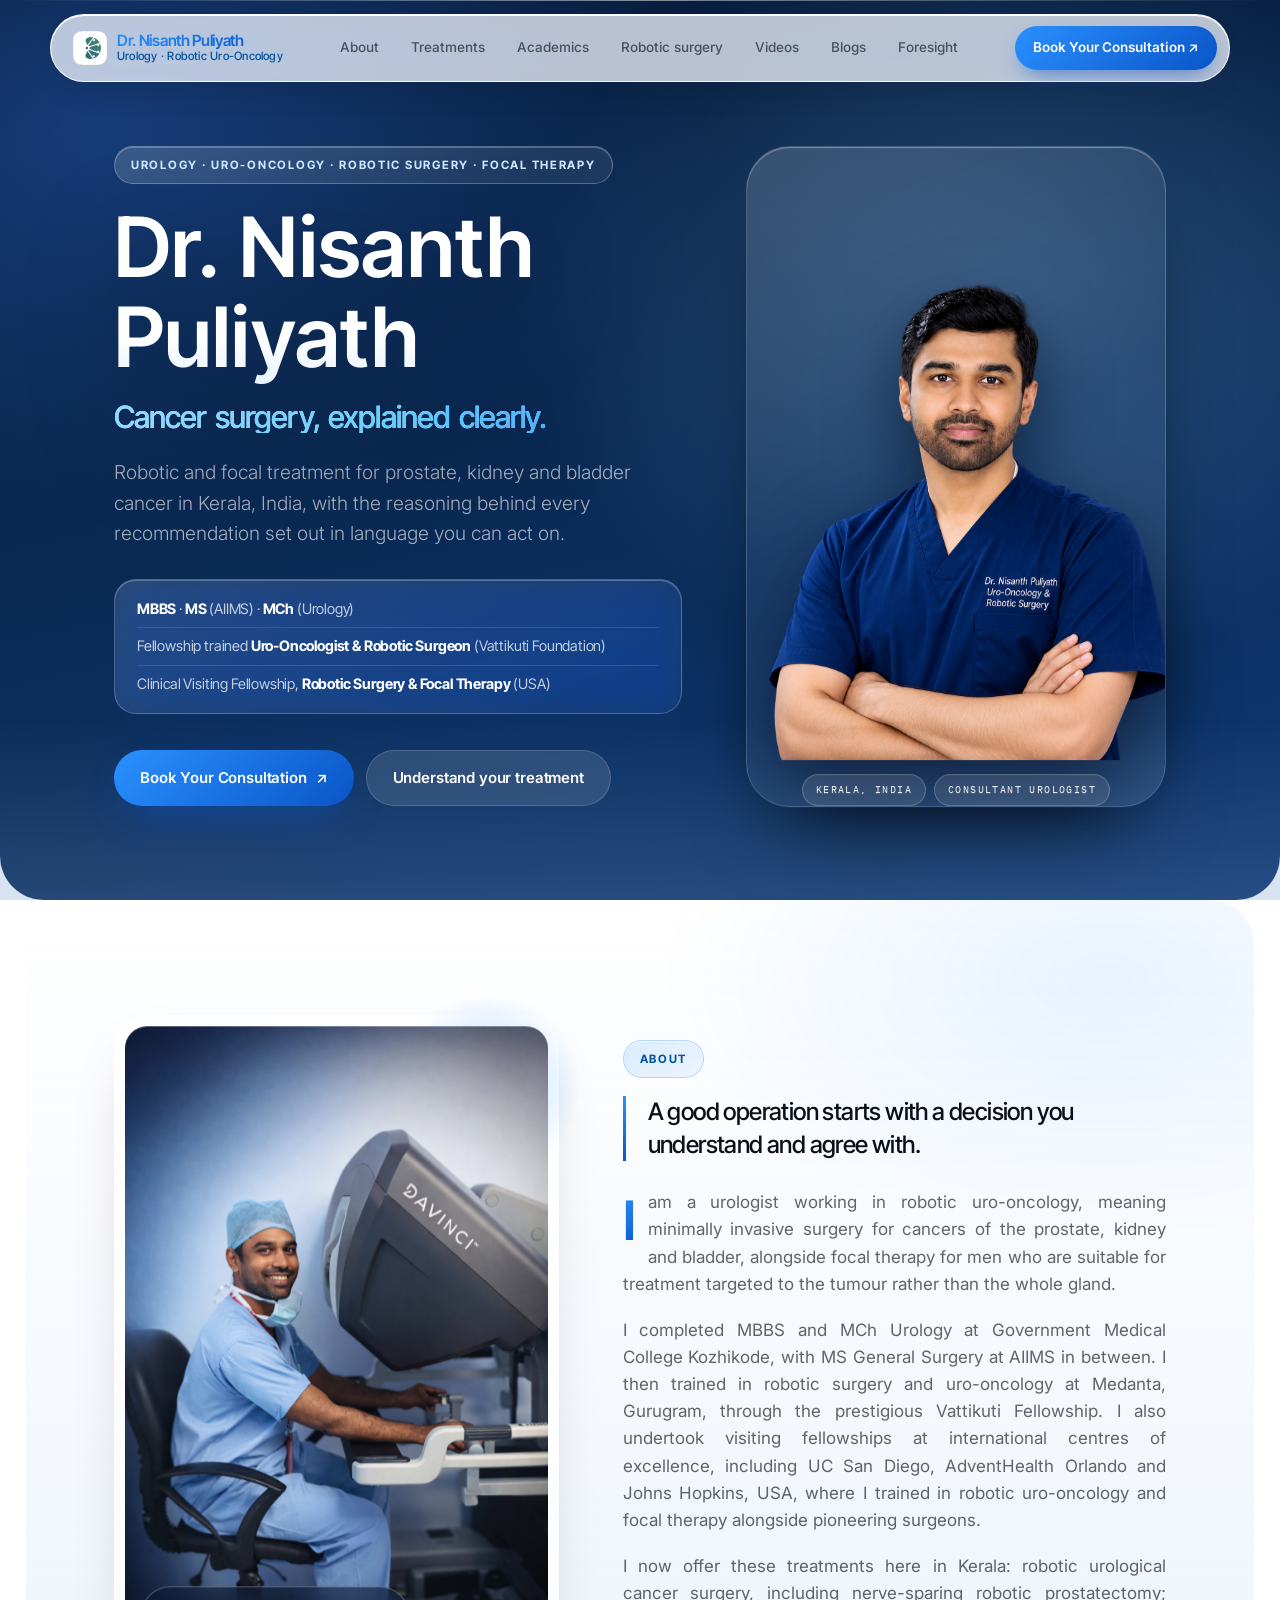
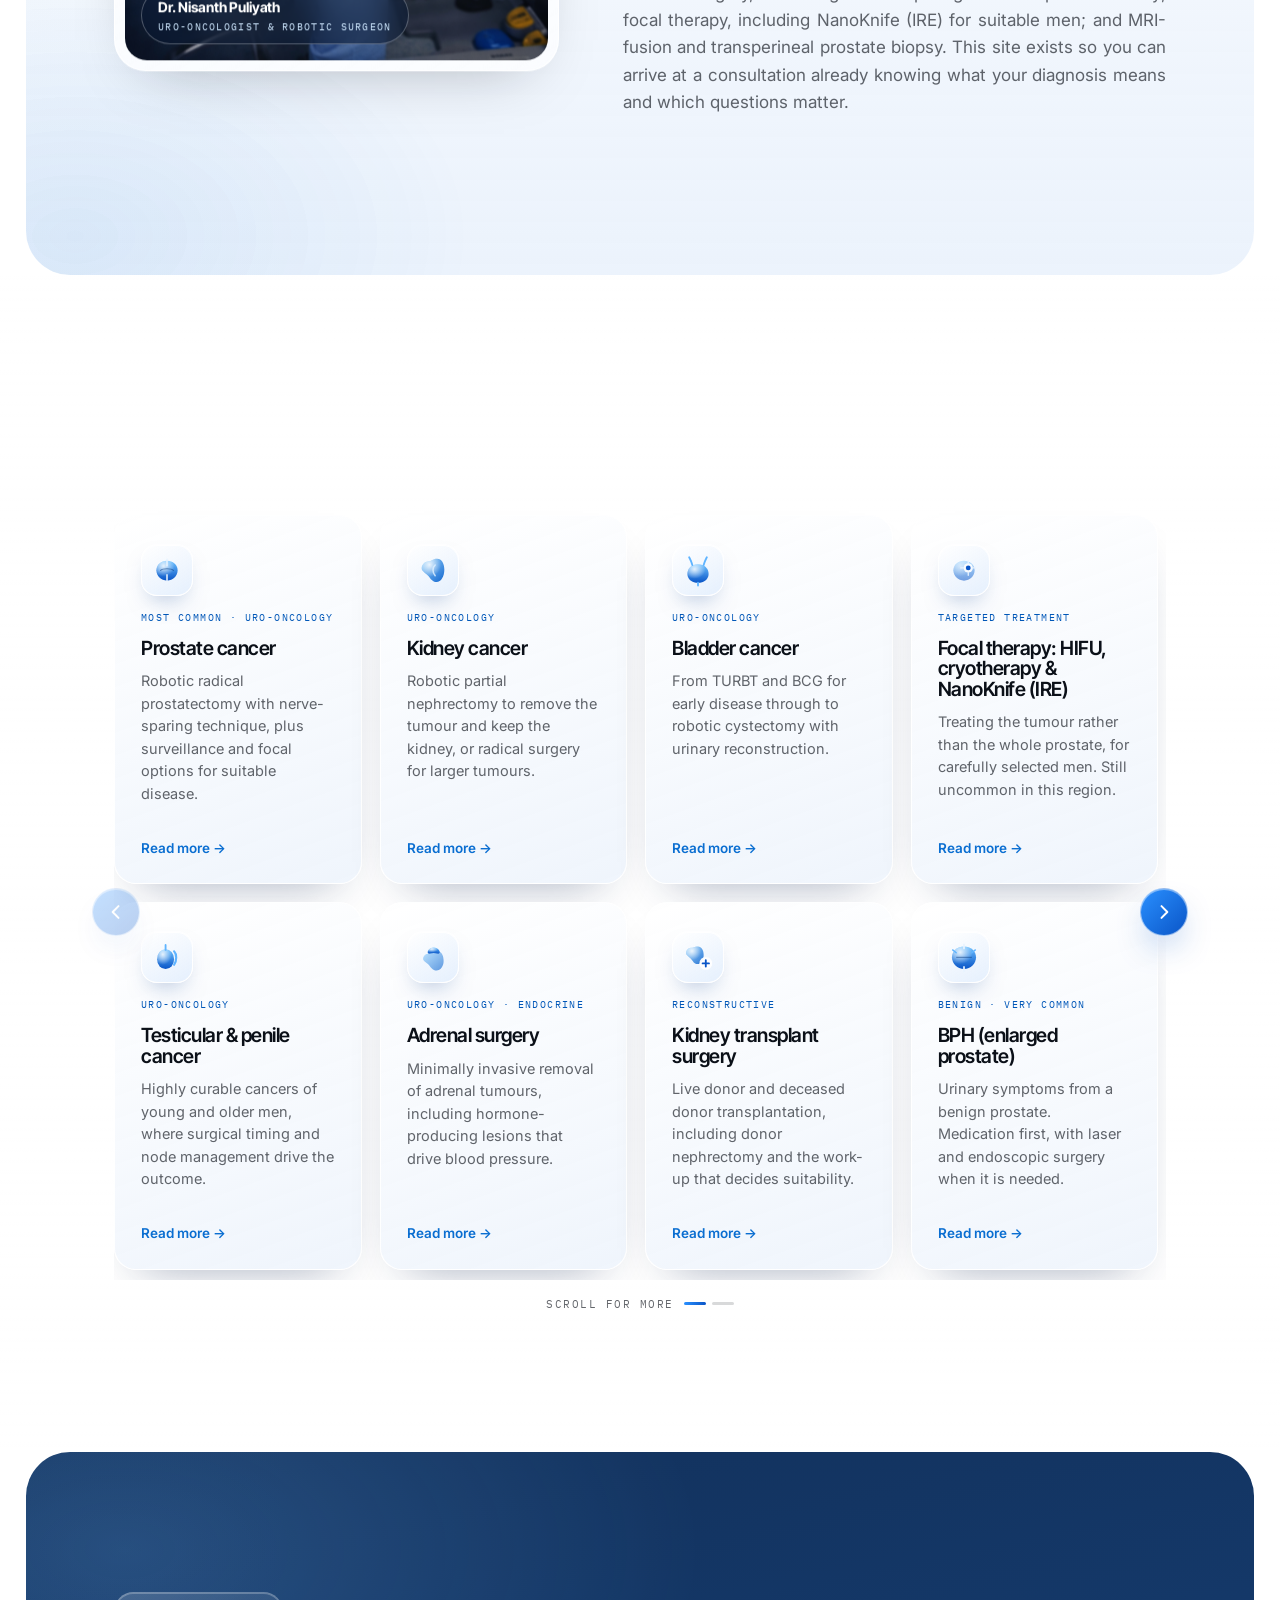
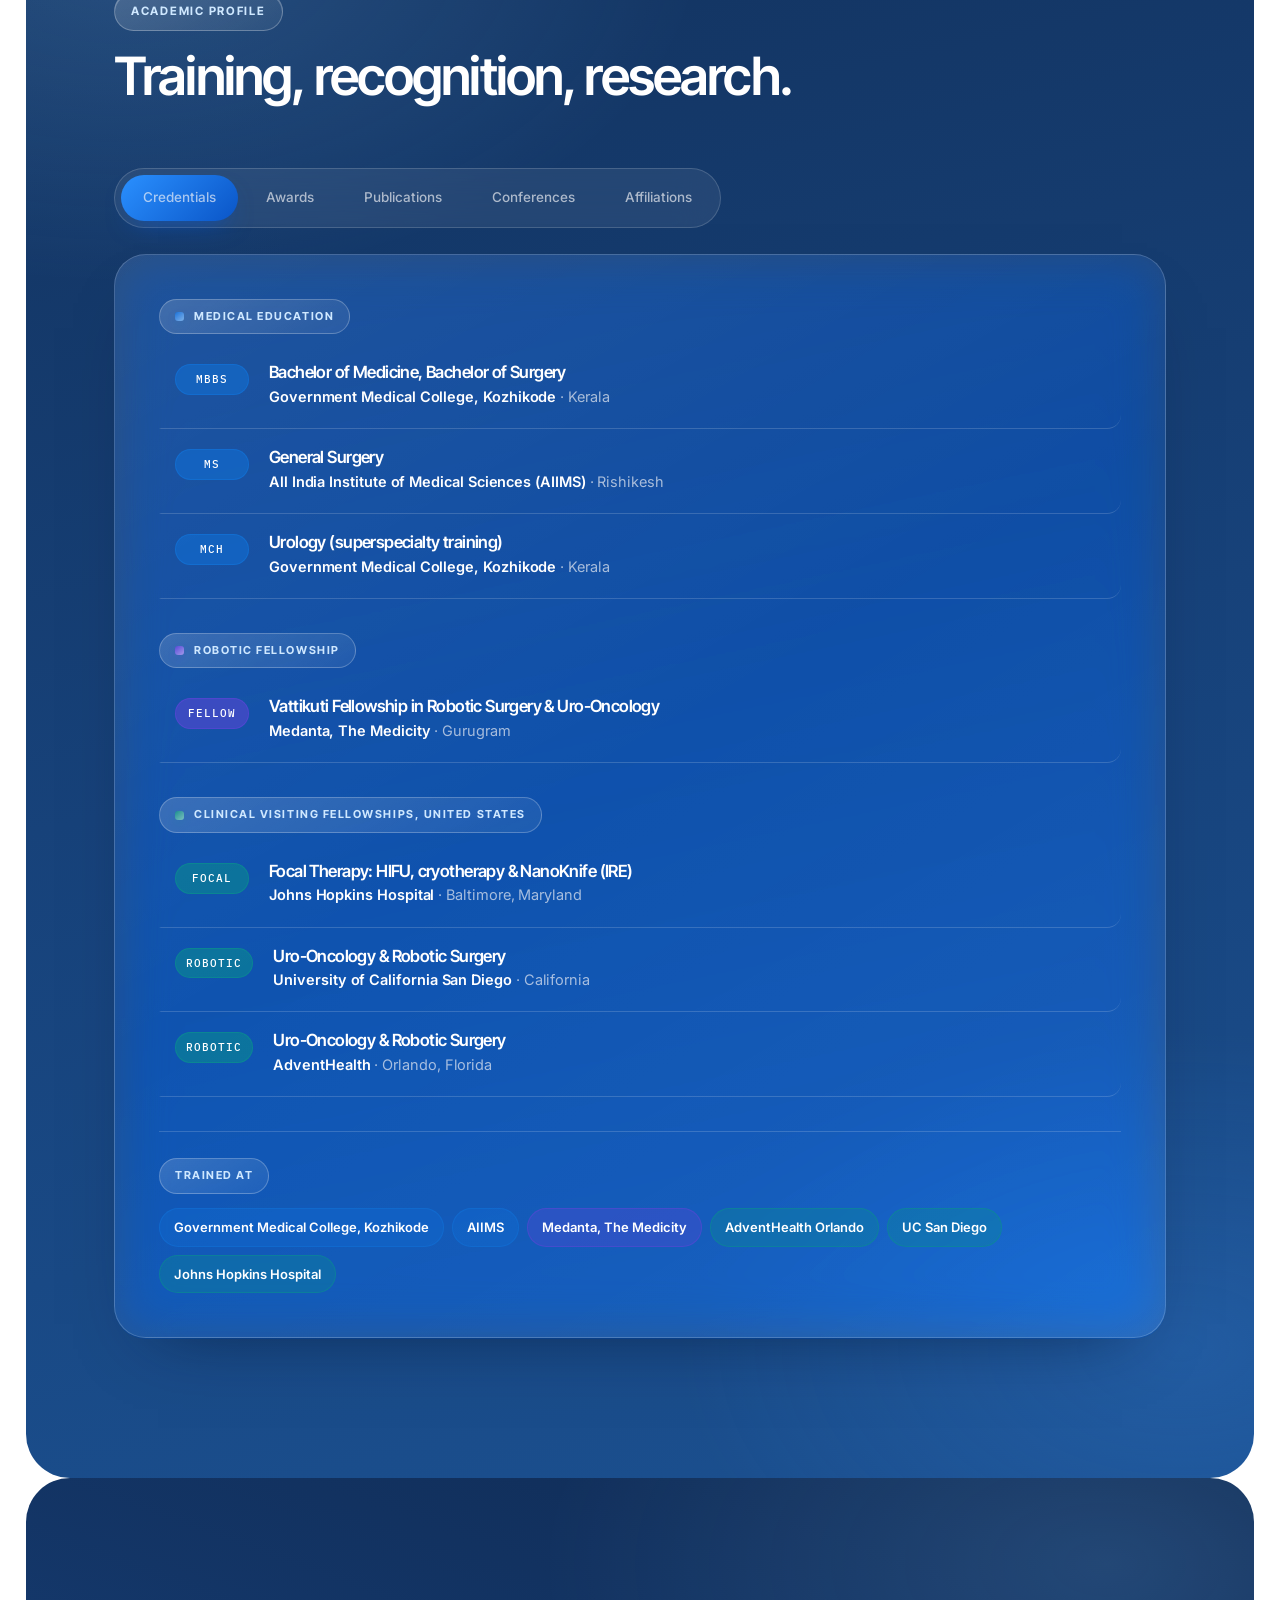
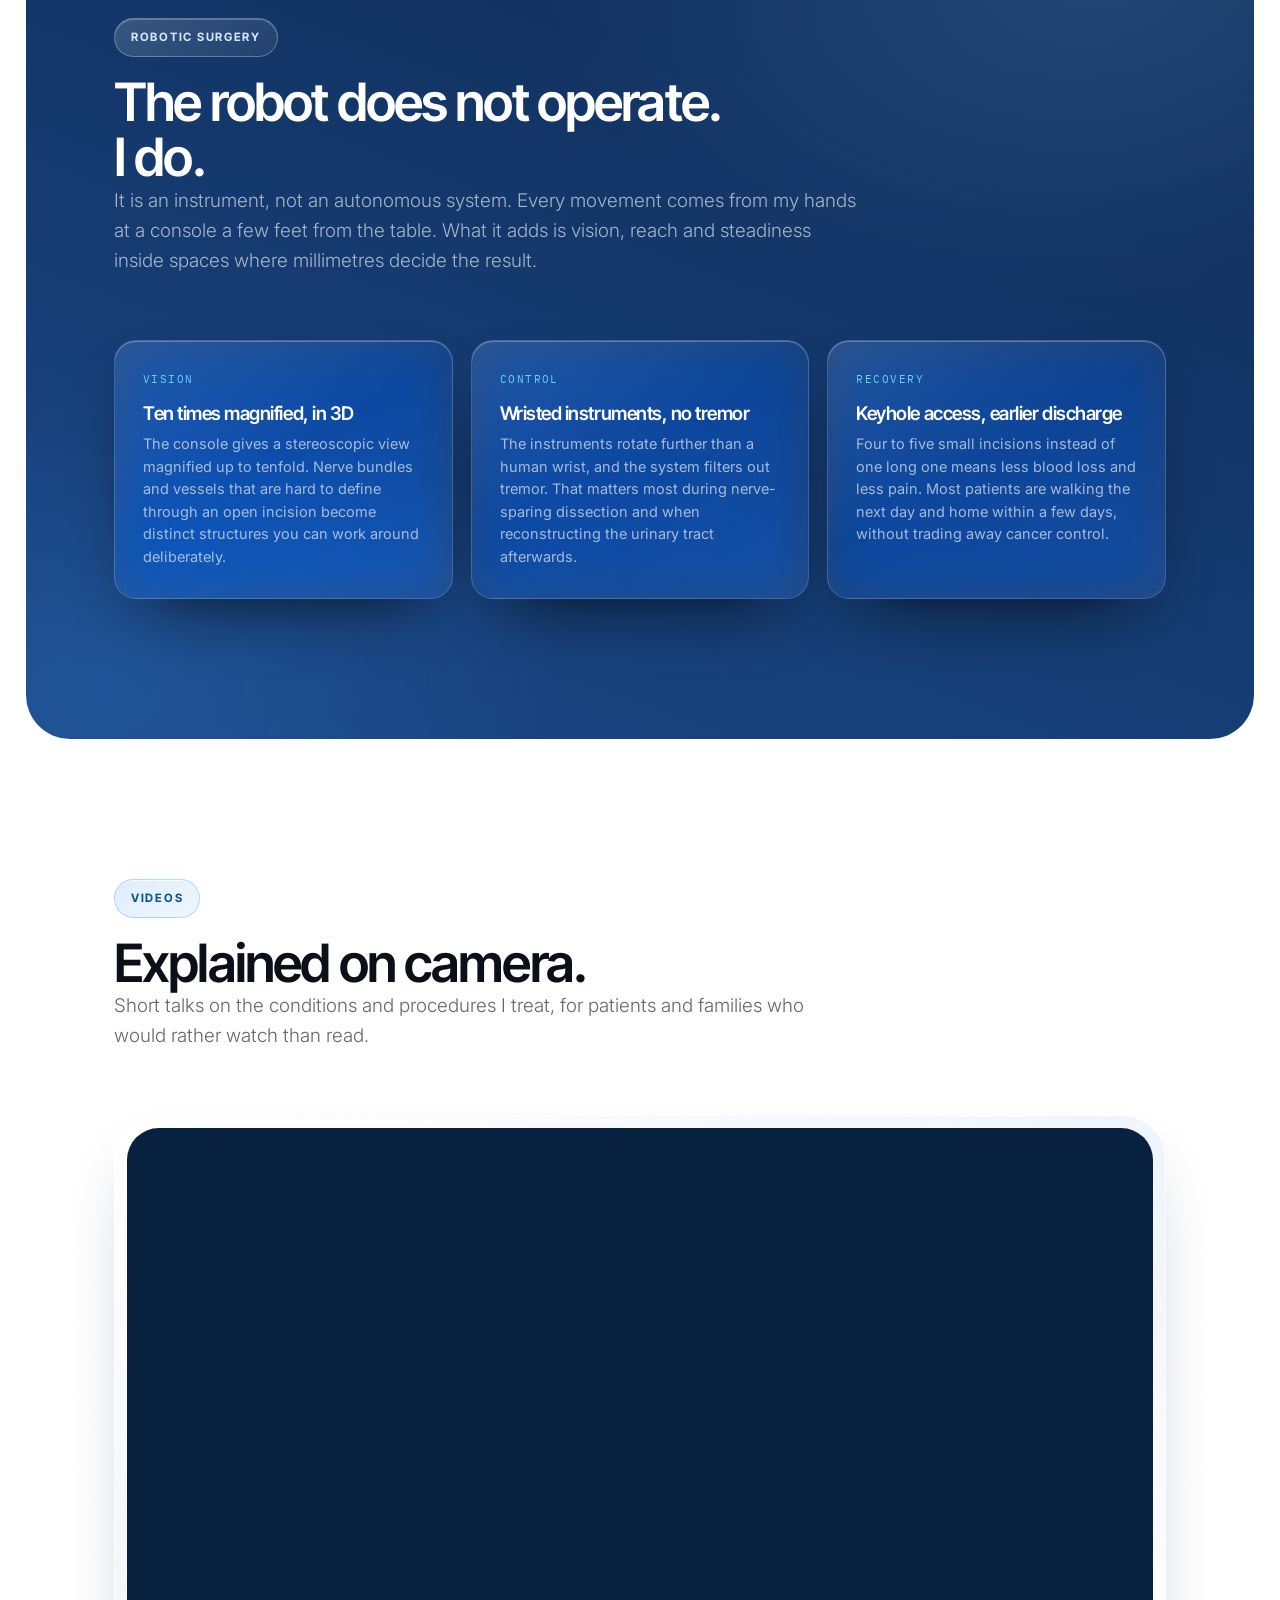
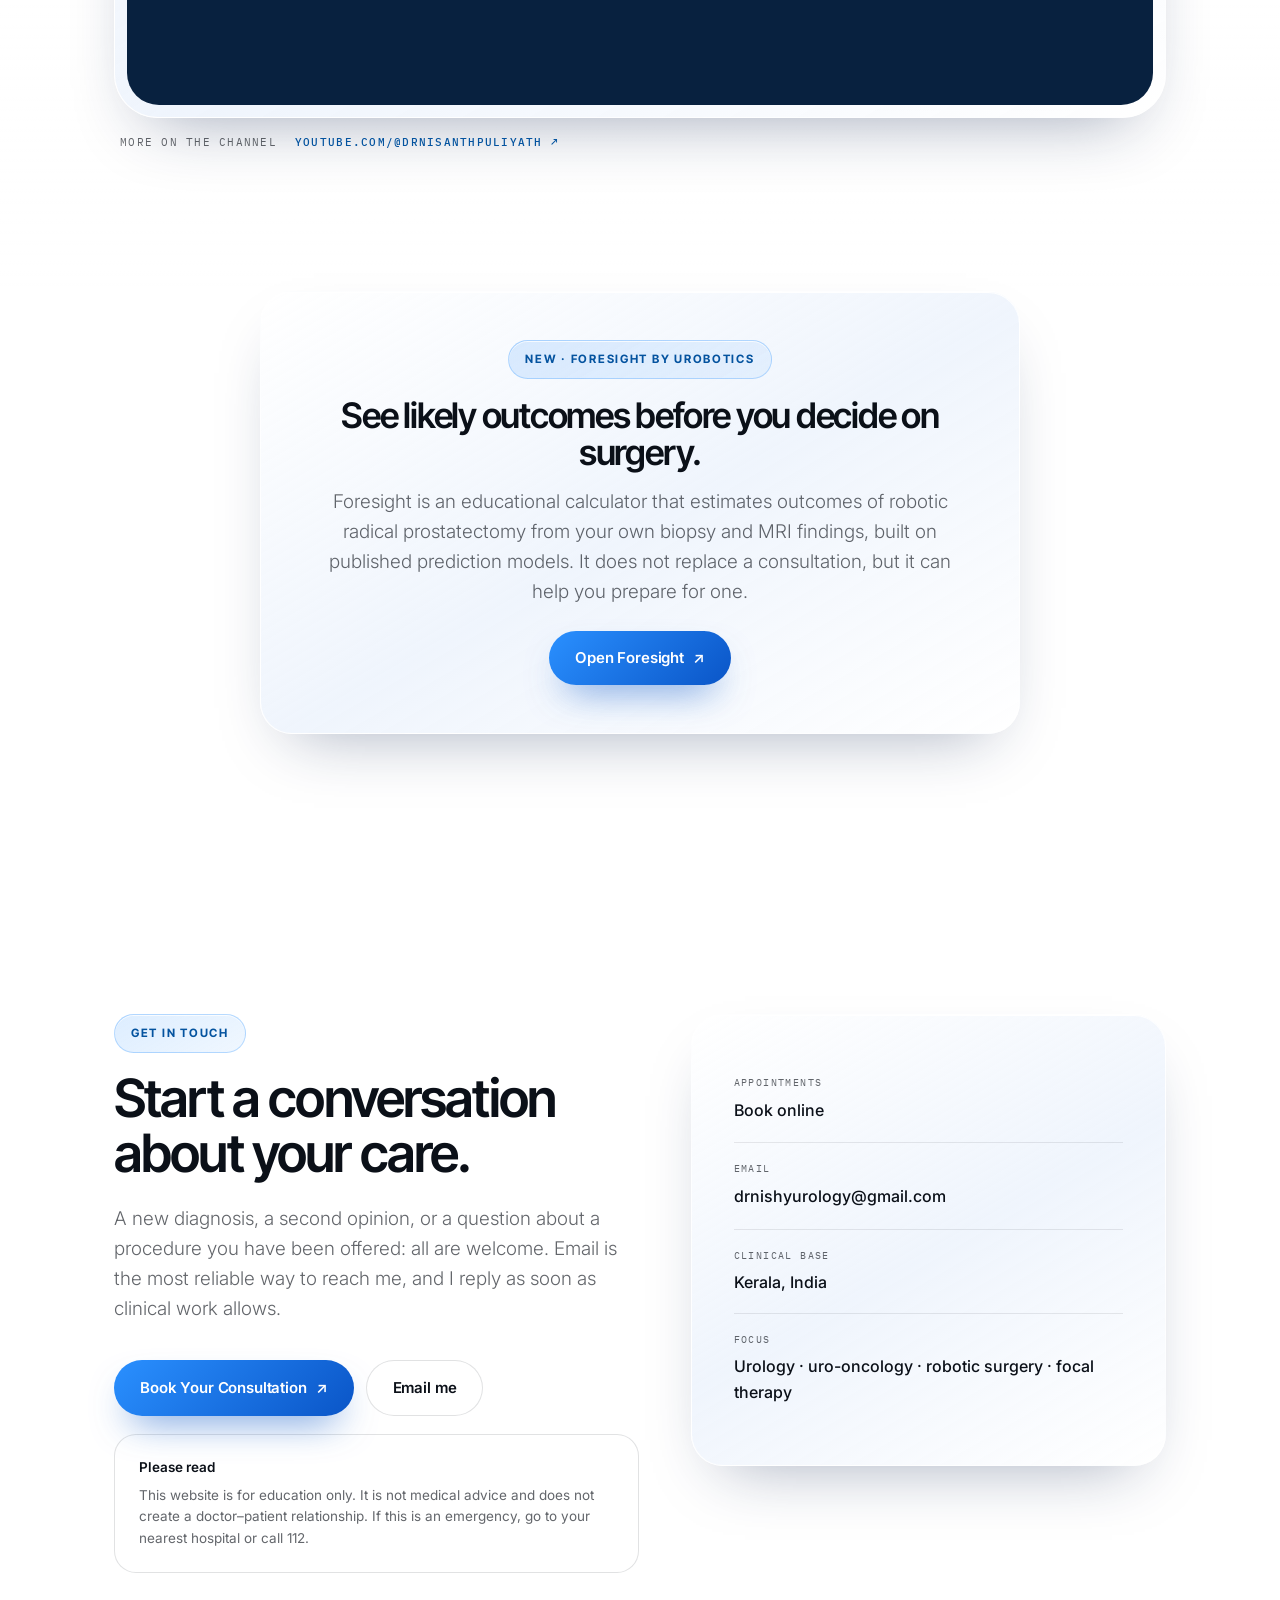
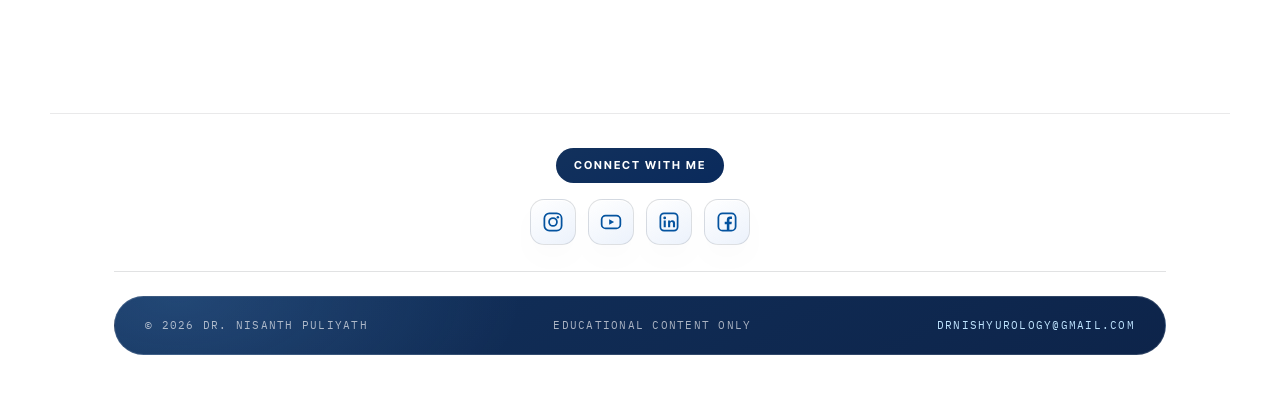
==== index.html @ 76273062 "Link Foresight from the home page and add sitemap.xml Adds a Foresight nav item (desktop + mobile me" ====
<!DOCTYPE html>
<html lang="en-IN">
<head>
<meta charset="UTF-8">
<meta name="viewport" content="width=device-width, initial-scale=1.0">
<title>Robotic Urologist in Kerala, India | Dr. Nisanth Puliyath</title>
<meta name="description" content="Dr. Nisanth Puliyath is a robotic uro-oncologist in Kerala, India, treating prostate, kidney and bladder cancer with robotic surgery and focal therapy including HIFU, cryotherapy and NanoKnife (IRE).">
<meta name="robots" content="index, follow, max-image-preview:large">
<meta name="theme-color" content="#f4f7fb">
<link rel="icon" type="image/png" href="images/favicon.png">
<link rel="apple-touch-icon" href="images/favicon.png">
<link rel="canonical" href="https://drnisanthpuliyathurologist.org/">

<meta name="geo.region" content="IN-KL">
<meta name="geo.placename" content="Kerala, India">
<meta name="keywords" content="urologist in Kerala, robotic urologist India, robotic surgery Kerala, prostate cancer treatment Kerala, HIFU India, focal therapy prostate India, NanoKnife IRE prostate India, kidney cancer surgery Kerala, bladder cancer Kerala, uro-oncologist Kerala">

<meta property="og:type" content="website">
<meta property="og:locale" content="en_IN">
<meta property="og:site_name" content="Dr. Nisanth Puliyath">
<meta property="og:title" content="Robotic Urologist in Kerala, India | Dr. Nisanth Puliyath">
<meta property="og:description" content="Robotic surgery and focal therapy for prostate, kidney and bladder cancer, in Kerala, India.">
<meta property="og:url" content="https://drnisanthpuliyathurologist.org/">
<meta property="og:image" content="https://drnisanthpuliyathurologist.org/images/nishsitemain.PNG">
<meta name="twitter:card" content="summary_large_image">
<meta name="twitter:title" content="Robotic Urologist in Kerala, India | Dr. Nisanth Puliyath">
<meta name="twitter:description" content="Robotic surgery and focal therapy for prostate, kidney and bladder cancer, in Kerala, India.">
<meta name="twitter:image" content="https://drnisanthpuliyathurologist.org/images/nishsitemain.PNG">
<link rel="preconnect" href="https://fonts.googleapis.com">
<link rel="preconnect" href="https://fonts.gstatic.com" crossorigin>
<link href="https://fonts.googleapis.com/css2?family=Inter+Tight:wght@400;500;600;700&family=Inter:wght@300;400;500;600&family=IBM+Plex+Mono:wght@400;500&display=swap" rel="stylesheet">
<style>
/* ============================================================
   TOKENS
   ============================================================ */
:root{
  --ink:        #0b1018;
  --ink-2:      #0a0f1a;
  --paper:      #eaf0f9;
  --paper-2:    #ffffff;

  --blue:       #0a6ed1;
  --blue-ink:   #04539f;
  --cyan:       #64d2ff;
  --violet:     #1a5fd0;
  --blue-bright:#2a90ff;
  --c-edu:      #1272d8;
  --c-fel:      #5b46d6;
  --c-int:      #0a8f8f;

  --text:       #0b1018;
  --muted:      rgba(11,16,24,.64);
  --text-inv:   #f5f5f7;
  --muted-inv:  rgba(245,245,247,.66);
  --text-dark:  #0b1018;
  --muted-dark: rgba(11,16,24,.64);

  --edge:       rgba(11,16,24,.12);
  --edge-soft:  rgba(11,16,24,.09);
  --edge-inv:   rgba(255,255,255,.16);
  --edge-dark:  rgba(11,16,24,.10);

  --r-sm: 14px;
  --r-md: 22px;
  --r-lg: 32px;
  --r-xl: 44px;

  --pad: clamp(20px, 5vw, 64px);
  --maxw: 1180px;
}

*,*::before,*::after{ box-sizing:border-box; }
html{ scroll-behavior:smooth; scroll-padding-top:96px; -webkit-text-size-adjust:100%; }
body{
  margin:0;
  background:linear-gradient(180deg,#ffffff 0%,var(--paper) 38%,#d9e4f3 100%);
  background-attachment:fixed;
  color:var(--text);
  font-family:'Inter','SF Pro Text',-apple-system,BlinkMacSystemFont,system-ui,sans-serif;
  font-size:17px;
  line-height:1.6;
  -webkit-font-smoothing:antialiased;
  overflow-x:hidden;
}
body.locked{ overflow:hidden; }
img{ max-width:100%; display:block; }
a{ color:inherit; text-decoration:none; }
button{ font:inherit; color:inherit; background:none; border:none; cursor:pointer; }
:focus-visible{ outline:2px solid var(--blue); outline-offset:3px; border-radius:6px; }

h1,h2,h3,h4{
  font-family:'Inter Tight','SF Pro Display',-apple-system,system-ui,sans-serif;
  font-weight:600;
  letter-spacing:-.035em;
  line-height:1.05;
  margin:0;
}
h1{ font-size:clamp(2.8rem, 7.5vw, 5.2rem); }
h2{ font-size:clamp(2rem, 4.6vw, 3.3rem); }
h3{ font-size:clamp(1.25rem, 2.2vw, 1.6rem); letter-spacing:-.025em; }
p{ margin:0 0 1em; }
p:last-child{ margin-bottom:0; }

.eyebrow{
  display:inline-flex; align-items:center; gap:8px;
  font-family:'Inter Tight',system-ui,sans-serif;
  font-size:11.5px;
  font-weight:700;
  letter-spacing:.15em;
  text-transform:uppercase;
  color:var(--blue-ink);
  padding:9px 16px; border-radius:999px;
  background:linear-gradient(150deg,rgba(42,144,255,.16),rgba(42,144,255,.07));
  border:1px solid rgba(42,144,255,.28);
  box-shadow:inset 0 1px 0 rgba(255,255,255,.75);
  margin:0 0 18px;
}
.eyebrow.on-light{ color:var(--blue-ink); }
.lede{ color:var(--muted-dark); font-size:clamp(1rem,1.5vw,1.18rem); font-weight:300; max-width:62ch; }
.lede.on-light{ color:var(--muted-dark); }

.wrap{ max-width:var(--maxw); margin:0 auto; padding-inline:var(--pad); }
section{ position:relative; }
.band{ padding-block:clamp(72px,11vw,140px); }

/* ============================================================
   AMBIENT AURORA — the light source the glass reacts to
   ============================================================ */
.aurora{ position:fixed; inset:-20% -10%; z-index:-2; pointer-events:none; filter:blur(90px); opacity:.78; }
.aurora span{ position:absolute; border-radius:50%; display:block; }
.aurora .a1{ width:52vw; height:52vw; left:-8vw; top:-6vw;  background:radial-gradient(circle,rgba(10,110,209,.36),transparent 66%); animation:drift1 26s ease-in-out infinite; }
.aurora .a2{ width:46vw; height:46vw; right:-6vw; top:22vh;  background:radial-gradient(circle,rgba(42,144,255,.30),transparent 66%); animation:drift2 32s ease-in-out infinite; }
.aurora .a3{ width:40vw; height:40vw; left:22vw;  top:64vh;  background:radial-gradient(circle,rgba(100,210,255,.30),transparent 66%); animation:drift3 38s ease-in-out infinite; }
@keyframes drift1{ 50%{ transform:translate3d(8vw,6vh,0) scale(1.12); } }
@keyframes drift2{ 50%{ transform:translate3d(-9vw,-5vh,0) scale(1.08); } }
@keyframes drift3{ 50%{ transform:translate3d(5vw,-8vh,0) scale(1.15); } }
.grain{
  position:fixed; inset:0; z-index:-1; pointer-events:none; opacity:.07;
  background-image:url("data:image/svg+xml,%3Csvg xmlns='http://www.w3.org/2000/svg' width='140' height='140'%3E%3Cfilter id='n'%3E%3CfeTurbulence type='fractalNoise' baseFrequency='.85' numOctaves='3'/%3E%3C/filter%3E%3Crect width='100%25' height='100%25' filter='url(%23n)' opacity='.5'/%3E%3C/svg%3E");
}

/* ============================================================
   GLASS — the signature material
   ============================================================ */
.glass{
  position:relative;
  background:linear-gradient(150deg, rgba(255,255,255,.94), rgba(235,242,252,.78) 52%, rgba(255,255,255,.86));
  backdrop-filter:blur(26px) saturate(170%);
  -webkit-backdrop-filter:blur(26px) saturate(165%);
  border:1px solid rgba(255,255,255,.85);
  box-shadow:
    inset 0 1px 0 #fff,
    0 28px 64px -32px rgba(17,38,80,.4);
  border-radius:var(--r-lg);
  overflow:hidden;
  color:var(--text);
}
/* specular sweep — the "liquid" in liquid glass */
.glass::after{
  content:''; position:absolute; inset:-40% -60%;
  background:linear-gradient(105deg, transparent 42%, rgba(255,255,255,.55) 50%, transparent 58%);
  transform:translateX(-42%); transition:transform 1.1s cubic-bezier(.2,.7,.2,1);
  pointer-events:none;
}
.glass:hover::after{ transform:translateX(42%); }

.glass-light{
  background:linear-gradient(150deg, rgba(255,255,255,.94), rgba(255,255,255,.72));
  backdrop-filter:blur(24px) saturate(160%);
  -webkit-backdrop-filter:blur(24px) saturate(160%);
  border:1px solid rgba(255,255,255,.9);
  box-shadow:0 24px 60px -34px rgba(11,16,24,.35), inset 0 1px 0 #fff;
  border-radius:var(--r-lg);
  color:var(--text-dark);
}

/* ============================================================
   NAV
   ============================================================ */
.nav{
  position:fixed; top:14px; left:50%; transform:translateX(-50%);
  width:min(calc(100% - 28px), var(--maxw)); z-index:80;
  display:flex; align-items:center; justify-content:space-between; gap:20px;
  padding:11px 12px 11px 22px; border-radius:999px;
  background:rgba(255,255,255,.72);
  backdrop-filter:blur(26px) saturate(180%);
  -webkit-backdrop-filter:blur(26px) saturate(180%);
  border:1px solid rgba(255,255,255,.9);
  box-shadow:inset 0 1px 0 #fff, 0 16px 40px -26px rgba(11,16,24,.45);
  transition:background .35s ease, box-shadow .35s ease;
}
.nav.scrolled{ background:rgba(255,255,255,.92); box-shadow:inset 0 1px 0 #fff, 0 18px 44px -26px rgba(6,16,40,.6); }
.brand{ display:flex; align-items:center; gap:10px; }
.brand-mark{ width:34px; height:34px; border-radius:9px; object-fit:cover; flex:0 0 auto; }
.brand-copy{ display:flex; flex-direction:column; line-height:1.15; }
.brand-copy b{
  font-family:'Inter Tight',sans-serif; font-size:15.5px; font-weight:600; letter-spacing:-.02em;
  background:linear-gradient(135deg,#2a90ff,#0a55c7); -webkit-background-clip:text; background-clip:text; color:transparent;
}
.brand-copy span{ font-family:'Inter Tight',sans-serif; font-size:11.5px; font-weight:500; letter-spacing:.02em; text-transform:none; color:var(--blue-ink); }
.nav-links{ display:flex; align-items:center; gap:4px; }
.nav-links a{
  font-size:13.5px; font-weight:500; color:var(--muted);
  padding:11px 14px; border-radius:999px; transition:color .2s, background .25s;
}
.nav-links a:hover{ color:var(--text); background:rgba(11,16,24,.06); }
.nav-cta{
  font-size:13.5px; font-weight:600; padding:11px 18px; border-radius:999px;
  background:linear-gradient(135deg,#2a90ff,#0a55c7); color:#fff; box-shadow:0 10px 22px -9px rgba(10,85,199,.7);
  transition:transform .2s, filter .2s;
}
.nav-cta:hover{ transform:translateY(-1px); filter:brightness(1.08); }
.burger{ display:none; width:46px; height:46px; border-radius:999px; border:1px solid var(--edge); background:rgba(11,16,24,.04); }
.burger i{ display:block; width:16px; height:1.5px; background:var(--text); margin:3.5px auto; transition:transform .3s, opacity .2s; }
.menu{
  position:fixed; inset:78px 14px auto 14px; z-index:79; padding:14px; border-radius:var(--r-lg);
  background:rgba(255,255,255,.94); backdrop-filter:blur(30px) saturate(180%); -webkit-backdrop-filter:blur(30px) saturate(180%);
  border:1px solid rgba(255,255,255,.9); box-shadow:0 30px 70px -30px rgba(11,16,24,.5);
  display:none; flex-direction:column;
}
.menu.open{ display:flex; }
.menu a{ padding:15px 16px; min-height:48px; display:flex; align-items:center; border-radius:var(--r-sm); font-size:16px; font-weight:500; }
.menu a:hover{ background:rgba(11,16,24,.05); }

/* ============================================================
   HERO — the one deep, premium surface
   ============================================================ */
.hero{
  position:relative; isolation:isolate; overflow:hidden;
  min-height:100svh; display:flex; align-items:center; padding-block:136px 84px;
  color:var(--text-inv);
  background:
    radial-gradient(980px 620px at 8% 14%, rgba(56,132,255,.30), transparent 62%),
    radial-gradient(820px 620px at 78% 34%, rgba(130,195,255,.26), transparent 60%),
    linear-gradient(168deg,#061936 0%,#0a2953 48%,#0e3a76 100%);
  border-radius:0 0 var(--r-xl) var(--r-xl);
}
/* fine specular sheen across the top edge, the Apple-glass tell */
.hero::before{
  content:''; position:absolute; inset:0 0 auto; height:1px; z-index:2;
  background:linear-gradient(90deg,transparent,rgba(255,255,255,.5),transparent);
}
.hero::after{
  content:''; position:absolute; inset:auto 0 -1px; height:180px; z-index:-1;
  background:linear-gradient(180deg,transparent,rgba(255,255,255,.10));
}
.hero > .wrap{ width:100%; }
.hero-grid{ display:grid; grid-template-columns:1.15fr .85fr; gap:clamp(32px,5vw,72px); align-items:stretch; }
.hero .portrait{
  display:flex; flex-direction:column; justify-content:flex-end; height:100%;
  position:relative; padding:0; overflow:visible;
  background:none; border:none; box-shadow:none;
  backdrop-filter:none; -webkit-backdrop-filter:none;
}
/* no frame: only the soft light behind the head */
.hero .portrait::before{ content:none; }
/* soft light behind the head */
.hero .portrait::after{
  content:''; position:absolute; left:50%; top:4%; transform:translateX(-50%);
  width:64%; aspect-ratio:1; border-radius:50%; z-index:0; pointer-events:none;
  background:radial-gradient(circle, rgba(150,205,255,.5), rgba(60,150,255,.18) 48%, transparent 72%);
}
.hero .portrait img{
  position:relative; z-index:1;
  flex:1 1 auto; height:100%; min-height:0; aspect-ratio:auto;
  object-fit:contain; object-position:bottom; border-radius:0;
  filter:drop-shadow(0 26px 34px rgba(2,10,28,.6));
}
.hero .eyebrow, .deep .eyebrow, .robotic .eyebrow{
  color:#cfe8ff;
  background:linear-gradient(150deg,rgba(255,255,255,.16),rgba(255,255,255,.06));
  border:1px solid rgba(255,255,255,.26);
  box-shadow:inset 0 1px 0 rgba(255,255,255,.24);
}
.hero h1{
  color:#fff; letter-spacing:.005em; line-height:1.08; word-spacing:.03em;
  background:linear-gradient(180deg,#ffffff 0%,#ffffff 58%,#cfe6ff 100%);
  -webkit-background-clip:text; background-clip:text;
  -webkit-text-fill-color:transparent;
  filter:drop-shadow(0 22px 46px rgba(0,0,0,.45));
}
.hero h1 span{
  display:block; margin-top:18px;
  font-size:clamp(1.15rem,2.4vw,1.95rem); font-weight:500; letter-spacing:-.03em;
  background:linear-gradient(96deg,#8fd8ff 4%,var(--cyan) 46%,#3f9bff 96%);
  -webkit-background-clip:text; background-clip:text;
  -webkit-text-fill-color:transparent; color:transparent;
}
.hero .lede{ margin-top:24px; font-size:clamp(1.02rem,1.6vw,1.2rem); color:var(--muted-inv); }
.hero .pill{ background:rgba(255,255,255,.09); border:1px solid var(--edge-inv); color:rgba(245,245,247,.86); }
.hero .btn-ghost{ background:rgba(255,255,255,.12); border:1px solid var(--edge-inv); color:#fff; }
.hero .btn-ghost:hover{ background:rgba(255,255,255,.2); }
.hero .glass{
  background:linear-gradient(150deg, rgba(255,255,255,.16), rgba(255,255,255,.05) 48%, rgba(255,255,255,.10));
  border:1px solid var(--edge-inv);
  box-shadow:inset 0 1px 0 rgba(255,255,255,.35), 0 40px 90px -40px rgba(0,0,0,.9);
  color:var(--text-inv);
}
.hero .portrait figcaption{
  position:relative; z-index:2; color:var(--muted-inv);
  display:flex; flex-wrap:wrap; gap:8px; justify-content:center;
  border-top:none; padding:14px 0 0; background:none;
}
.hero .portrait figcaption span{
  padding:7px 13px; border-radius:999px;
  background:rgba(255,255,255,.10); border:1px solid rgba(255,255,255,.22);
  backdrop-filter:blur(12px); -webkit-backdrop-filter:blur(12px);
  font-family:'IBM Plex Mono',monospace; font-size:10px; letter-spacing:.14em;
  text-transform:uppercase; color:#fff;
}
.hero .glass::after{ content:none; }
.creds{
  margin-top:30px; padding:18px 22px; border-radius:var(--r-md);
  background:linear-gradient(150deg, rgba(255,255,255,.14), rgba(255,255,255,.05));
  border:1px solid rgba(255,255,255,.22);
  box-shadow:inset 0 1px 0 rgba(255,255,255,.26);
  backdrop-filter:blur(16px) saturate(160%); -webkit-backdrop-filter:blur(16px) saturate(160%);
  max-width:62ch;
}
.creds p{
  margin:0; font-family:'Inter Tight',system-ui,sans-serif;
  font-size:14.5px; font-weight:400; line-height:1.55; letter-spacing:-.012em;
  color:rgba(245,245,247,.78);
}
.creds p + p{ margin-top:7px; padding-top:7px; border-top:1px solid rgba(255,255,255,.12); }
.creds b{ font-weight:700; color:#fff; }
@media (max-width:640px){ .creds{ padding:15px 17px; } .creds p{ font-size:13.5px; } }

.pills{ display:flex; flex-wrap:wrap; gap:8px; margin-top:30px; }
.pill{
  font-family:'IBM Plex Mono',monospace; font-size:11px; letter-spacing:.06em; text-transform:uppercase;
  padding:8px 14px; border-radius:999px;
  background:rgba(255,255,255,.75); border:1px solid var(--edge);
  backdrop-filter:blur(12px); -webkit-backdrop-filter:blur(12px);
  color:var(--muted);
}
.cta-row{ display:flex; flex-wrap:wrap; gap:12px; margin-top:36px; }
.btn{
  display:inline-flex; align-items:center; gap:9px; padding:15px 26px; border-radius:999px;
  font-size:15px; font-weight:600; letter-spacing:-.01em; transition:transform .2s, filter .2s, background .25s;
}
.btn:hover{ transform:translateY(-2px); }
.btn-primary{ background:linear-gradient(135deg,#2a90ff,#0a55c7); color:#fff; box-shadow:0 18px 38px -16px rgba(10,85,199,.75); }
.btn-primary:hover{ filter:brightness(1.09); }
.btn-ghost{
  background:rgba(255,255,255,.8); border:1px solid var(--edge); color:var(--text);
  backdrop-filter:blur(18px); -webkit-backdrop-filter:blur(18px);
}
.btn-ghost:hover{ background:#fff; }
.arrow{ display:inline-block; transition:transform .3s cubic-bezier(.2,.7,.2,1); }
.btn:hover .arrow, .nav-cta:hover .arrow{ transform:translate(3px,-3px); }
@media (max-width:560px){ .nav-cta{ display:none; } }
.btn-dark{ background:var(--text-dark); color:#fff; }

.portrait{ padding:12px; border-radius:var(--r-xl); }
.portrait img{
  width:100%; aspect-ratio:4/5; object-fit:cover; border-radius:calc(var(--r-xl) - 12px);
}
.portrait figcaption{
  display:flex; justify-content:space-between; gap:12px; align-items:center;
  padding:14px 8px 4px; font-family:'IBM Plex Mono',monospace; font-size:10.5px;
  letter-spacing:.12em; text-transform:uppercase; color:var(--muted);
}

/* ============================================================
   LIGHT BANDS
   ============================================================ */
.light{ background:linear-gradient(180deg,rgba(255,255,255,.86),rgba(255,255,255,.42)); color:var(--text-dark); }
#about{
  background:
    radial-gradient(720px 420px at 88% 8%, rgba(42,144,255,.10), transparent 62%),
    radial-gradient(620px 400px at 4% 96%, rgba(10,110,209,.09), transparent 64%),
    linear-gradient(180deg,rgba(255,255,255,.9),rgba(228,238,251,.72));
  border-radius:var(--r-xl); margin-inline:clamp(0px,2vw,28px);
}
@media (max-width:900px){ #about{ border-radius:0; margin-inline:0; } }
.light h2,.light h3{ color:var(--text-dark); }
.light .lede{ color:var(--muted-dark); }
.section-head{ max-width:68ch; margin-bottom:clamp(40px,5vw,64px); }

.about-grid{ display:grid; grid-template-columns:.9fr 1.1fr; gap:clamp(32px,5vw,72px); align-items:center; }
.about-figure{
  position:relative; padding:10px; border-radius:var(--r-lg);
  transition:transform .5s cubic-bezier(.2,.7,.2,1), box-shadow .5s;
}
.about-figure::before{
  content:''; position:absolute; inset:-26px -26px auto auto; width:190px; height:190px;
  border-radius:50%; z-index:0; pointer-events:none;
  background:radial-gradient(circle, rgba(42,144,255,.35), transparent 68%);
}
.about-figure img{ position:relative; z-index:1; width:100%; border-radius:calc(var(--r-lg) - 10px); }
.about-figure:hover{ transform:translateY(-4px); box-shadow:0 44px 90px -46px rgba(10,45,110,.6); }
.about-figure figcaption{
  position:absolute; z-index:2; left:26px; bottom:26px; right:26px;
  display:flex; flex-wrap:wrap; gap:8px;
}
.about-figure figcaption span b{
  display:block; font-family:'Inter Tight',system-ui,sans-serif;
  font-size:14px; font-weight:700; letter-spacing:-.01em; text-transform:none;
  color:#fff; margin-bottom:2px;
}
.about-figure figcaption span{
  padding:9px 16px; border-radius:999px;
  background:rgba(9,22,48,.55); border:1px solid rgba(255,255,255,.28);
  backdrop-filter:blur(14px); -webkit-backdrop-filter:blur(14px);
  font-family:'IBM Plex Mono',monospace; font-size:10px; letter-spacing:.13em;
  text-transform:uppercase; color:#cfe8ff; line-height:1.5; text-align:left;
}
.quote{
  font-family:'Inter Tight',sans-serif; font-size:clamp(1.15rem,2vw,1.5rem); font-weight:500;
  letter-spacing:-.025em; line-height:1.35; color:var(--text-dark);
  border-left:3px solid transparent; border-image:linear-gradient(180deg,#2a90ff,#0a55c7) 1; padding-left:22px; margin:0 0 28px;
}
.about-body p{
  color:var(--muted-dark); margin-bottom:1.1em;
  text-align:justify; text-justify:inter-word; hyphens:auto; -webkit-hyphens:auto;
}
.about-body p:first-child::first-letter{
  float:left; font-family:'Inter Tight',sans-serif; font-weight:600;
  font-size:3.4rem; line-height:.86; padding:6px 12px 0 0; margin-top:2px;
  background:linear-gradient(150deg,#2a90ff,#0a55c7);
  -webkit-background-clip:text; background-clip:text; color:transparent;
}

/* ============================================================
   TREATMENT CARDS + SHEETS
   ============================================================ */
.rail-wrap{ position:relative; }
.card-grid{
  display:flex; gap:18px; overflow-x:auto; scroll-snap-type:x mandatory;
  scroll-behavior:smooth; padding:4px 4px 10px;
  scrollbar-width:none; -ms-overflow-style:none;
}
.card-grid::-webkit-scrollbar{ display:none; }
.slide{
  flex:0 0 100%; scroll-snap-align:start;
  display:grid; grid-template-columns:repeat(4,1fr); gap:18px; align-items:stretch;
}
.slide > .tcard{ height:100%; }

.rail-btn{
  position:absolute; top:50%; transform:translateY(-50%); z-index:5;
  width:48px; height:48px; border-radius:50%; cursor:pointer; display:grid; place-items:center;
  background:linear-gradient(135deg,#2a90ff,#0a55c7); color:#fff;
  border:1px solid rgba(255,255,255,.55);
  box-shadow:0 16px 34px -14px rgba(10,85,199,.85), inset 0 1px 0 rgba(255,255,255,.4);
  transition:transform .25s cubic-bezier(.2,.7,.2,1), opacity .25s;
}
.rail-btn:hover{ transform:translateY(-50%) scale(1.07); }
.rail-btn svg{ width:20px; height:20px; }
.rail-prev{ left:-22px; }
.rail-next{ right:-22px; }
.rail-btn[disabled]{ opacity:.28; pointer-events:none; }
.rail-hint{
  display:flex; align-items:center; justify-content:center; gap:10px; margin-top:16px;
  font-family:'IBM Plex Mono',monospace; font-size:10.5px; letter-spacing:.14em;
  text-transform:uppercase; color:var(--muted);
}
.rail-dots{ display:flex; gap:6px; }
.rail-dots i{ width:22px; height:3px; border-radius:999px; background:rgba(11,16,24,.16); transition:background .3s; }
.rail-dots i.on{ background:linear-gradient(90deg,#2a90ff,#0a55c7); }
@media (max-width:1100px){ .slide{ grid-template-columns:repeat(3,1fr); } .rail-prev{ left:-14px; } .rail-next{ right:-14px; } }
@media (max-width:900px){
  /* no horizontal paging on small screens: everything stacks */
  .card-grid{ display:block; overflow:visible; padding:0; }
  .slide{ display:grid; grid-template-columns:repeat(2,1fr); gap:14px; margin-bottom:14px; }
  .rail-btn, .rail-hint{ display:none; }
}
@media (max-width:620px){ .slide{ grid-template-columns:1fr; } }
.tcard{
  text-align:left; width:100%; padding:28px 26px 24px; border-radius:var(--r-md);
  background:linear-gradient(160deg,#ffffff 0%,rgba(238,244,252,.92) 100%);
  border:1px solid rgba(255,255,255,.95);
  box-shadow:0 22px 46px -28px rgba(17,38,80,.45);
  backdrop-filter:blur(20px); -webkit-backdrop-filter:blur(20px);
  color:var(--text-dark); display:flex; flex-direction:column; gap:12px;
  transition:transform .3s cubic-bezier(.2,.7,.2,1), box-shadow .3s;
}
.tcard:hover{ transform:translateY(-5px); box-shadow:0 34px 60px -32px rgba(11,16,24,.5); }
.organ{
  width:52px; height:52px; border-radius:16px; display:grid; place-items:center;
  background:linear-gradient(150deg,#ffffff,rgba(226,238,253,.9));
  border:1px solid rgba(255,255,255,.95);
  box-shadow:0 12px 26px -14px rgba(10,60,140,.55), inset 0 1px 0 #fff;
  margin-bottom:2px; position:relative; z-index:1;
  transition:transform .35s cubic-bezier(.2,.7,.2,1);
}
.organ svg{ width:34px; height:34px; display:block; }
.tcard:hover .organ{ transform:translateY(-2px) rotate(-4deg) scale(1.06); }
/* scroll-driven: the emblem deepens to dark blue as the card passes through view */
.organ svg{ transition:filter .55s ease; }
.tcard.lit .organ{
  background:linear-gradient(150deg,#123a72,#0a2a5c);
  border-color:rgba(42,144,255,.45);
  box-shadow:0 14px 30px -14px rgba(8,40,95,.75), inset 0 1px 0 rgba(255,255,255,.25);
}
.tcard.lit .organ svg{ filter:brightness(0) invert(1); }
.tcard .tag{ transition:color .55s ease; }
.tcard.lit .tag{ color:#0a2a5c; }
@media (prefers-reduced-motion:reduce){
  .organ, .organ svg, .tcard .tag{ transition:none; }
}
.tcard .tag{
  font-family:'IBM Plex Mono',monospace; font-size:10px; letter-spacing:.14em; text-transform:uppercase;
  color:#0057b8;
}
.tcard h3{ font-size:1.22rem; }
.tcard p{ font-size:14.5px; color:var(--muted-dark); line-height:1.55; }
.tcard .more{ margin-top:auto; padding-top:6px; font-size:13.5px; font-weight:600; color:var(--blue); }


.scrim{
  position:fixed; inset:0; z-index:90; display:none;
  background:rgba(11,16,24,.42); backdrop-filter:blur(10px); -webkit-backdrop-filter:blur(10px);
  padding:clamp(14px,4vw,48px); overflow-y:auto;
}
.scrim.open{ display:grid; place-items:start center; }
.sheet{
  width:min(720px,100%); margin-block:auto; padding:clamp(26px,4vw,48px);
  border-radius:var(--r-lg); position:relative;
  background:linear-gradient(160deg,#ffffff,rgba(235,242,252,.96));
  border:1px solid #fff; color:var(--text-dark);
  box-shadow:0 50px 100px -40px rgba(0,0,0,.7);
  animation:rise .4s cubic-bezier(.2,.8,.2,1);
}
@keyframes rise{ from{ opacity:0; transform:translateY(18px) scale(.985); } }
.sheet h3{ font-size:clamp(1.5rem,3vw,2rem); margin-bottom:8px; }
.sheet h4{ font-size:14px; letter-spacing:.01em; margin:26px 0 8px; color:var(--text-dark); }
.sheet p, .sheet li{ font-size:15.5px; color:var(--muted-dark); }
.sheet ul{ margin:0; padding-left:18px; }
.sheet li{ margin-bottom:7px; }
.sheet .note{
  margin-top:28px; padding:16px 18px; border-radius:var(--r-sm);
  background:rgba(10,132,255,.08); border:1px solid rgba(10,132,255,.18);
  font-size:13.5px; color:#0b3f7a;
}
.close{
  position:absolute; top:16px; right:16px; width:38px; height:38px; border-radius:999px;
  background:rgba(11,16,24,.06); display:grid; place-items:center; font-size:18px; line-height:1;
  color:var(--muted-dark); transition:background .2s;
}
.close:hover{ background:rgba(11,16,24,.12); }
.sheet-src{ display:none; }

/* ============================================================
   ROBOTIC BAND
   ============================================================ */
.robotic{
  background:
    radial-gradient(880px 520px at 88% 10%, rgba(120,190,255,.18), transparent 64%),
    radial-gradient(720px 460px at 6% 94%, rgba(60,140,235,.20), transparent 66%),
    linear-gradient(200deg,#0f2a52 0%,#153a6f 54%,#1a4785 100%);
  color:var(--text-inv);
  border-radius:var(--r-xl);
  margin-inline:clamp(0px,2vw,28px);
  overflow:hidden;
}
.robotic h2,.robotic h3{ color:#fff; }
.robotic .lede{ color:var(--muted-inv); }
.robotic .glass{
  background:linear-gradient(150deg, rgba(255,255,255,.13), rgba(255,255,255,.05) 46%, rgba(255,255,255,.08));
  border:1px solid var(--edge-inv);
  box-shadow:inset 0 1px 0 rgba(255,255,255,.28), 0 30px 70px -35px rgba(0,0,0,.85);
  color:var(--text-inv);
}
.robotic .glass::after{ content:none; }
.robotic-grid{ display:grid; grid-template-columns:repeat(auto-fit,minmax(250px,1fr)); gap:18px; margin-top:52px; }
.rpanel{ padding:30px 28px; border-radius:var(--r-md); }
.rpanel .k{
  font-family:'IBM Plex Mono',monospace; font-size:10.5px; letter-spacing:.14em;
  text-transform:uppercase; color:var(--cyan); margin-bottom:16px;
}
.rpanel h3{ font-size:1.18rem; margin-bottom:10px; }
.rpanel p{ font-size:14.5px; color:var(--muted-inv); line-height:1.55; }

/* ============================================================
   ACADEMIC TABS
   ============================================================ */
.tabs{ display:flex; flex-wrap:wrap; gap:6px; padding:6px; border-radius:999px; margin-bottom:26px;
  background:rgba(255,255,255,.7); border:1px solid var(--edge);
  backdrop-filter:blur(20px); -webkit-backdrop-filter:blur(20px); width:fit-content; max-width:100%; }
.tab{
  padding:12px 22px; border-radius:999px; font-size:13.5px; font-weight:500;
  color:var(--muted); transition:background .25s, color .25s;
}
.tab:hover{ color:var(--text); }
.tab[aria-selected="true"]{ background:linear-gradient(135deg,#2a90ff,#0a55c7); color:#fff; box-shadow:0 12px 26px -12px rgba(10,85,199,.8); }
.panel{ display:none; padding:clamp(24px,3.6vw,44px); }
.panel.active{ display:block; animation:rise .45s cubic-bezier(.2,.8,.2,1); }

.cred{ display:flex; gap:20px; align-items:flex-start; padding:20px 4px; border-bottom:1px solid var(--edge-soft); }
.cred:last-child{ border-bottom:none; }
.cred{ --c:var(--c-edu); padding-left:14px; border-left:2px solid transparent; border-radius:0 var(--r-sm) var(--r-sm) 0; transition:border-color .25s, background .25s; }
.cred:hover{ border-left-color:var(--c); background:linear-gradient(90deg,rgba(255,255,255,.75),transparent 70%); }
.cred.g-fel{ --c:var(--c-fel); }
.cred.g-int{ --c:var(--c-int); }
.cred .yr{
  font-family:'IBM Plex Mono',monospace; font-size:10.5px; font-weight:500;
  letter-spacing:.1em; text-transform:uppercase; color:var(--c);
  align-self:flex-start; min-width:74px; text-align:center;
  padding:6px 10px; border-radius:999px;
  background:color-mix(in srgb, var(--c) 12%, #ffffff);
  border:1px solid color-mix(in srgb, var(--c) 30%, #ffffff);
  box-shadow:inset 0 1px 0 #fff;
}
@supports not (background:color-mix(in srgb,#000 10%,#fff)){
  .cred .yr{ background:rgba(255,255,255,.9); border:1px solid var(--edge); }
}
.cred h4{ font-size:1.05rem; margin-bottom:3px; }
.cred .where{ color:var(--c); }
.cred p{ font-size:14.5px; color:var(--muted); letter-spacing:-.005em; }
.cred .where{ font-weight:600; }

.cred-group{
  display:inline-flex; align-items:center; gap:10px; margin:34px 0 10px;
  padding:8px 15px; border-radius:999px;
  font-family:'Inter Tight',system-ui,sans-serif; font-size:11px; font-weight:700;
  letter-spacing:.14em; text-transform:uppercase; color:var(--blue-ink);
  background:linear-gradient(150deg,rgba(42,144,255,.15),rgba(42,144,255,.06));
  border:1px solid rgba(42,144,255,.26);
}
.cred-group:first-child{ margin-top:0; }
.cred-group::before{
  content:''; width:9px; height:9px; border-radius:3px; flex:0 0 auto;
  background:linear-gradient(140deg,var(--c,var(--c-edu)),color-mix(in srgb, var(--c,var(--c-edu)) 55%, #ffffff));
  box-shadow:0 4px 10px -3px var(--c,var(--c-edu));
}
.cred-group.g-fel{ --c:var(--c-fel); }
.cred-group.g-int{ --c:var(--c-int); }


.institutes{ margin-top:34px; padding-top:26px; border-top:1px solid var(--edge-soft); }
.institutes > span{
  display:inline-flex; align-items:center; margin-bottom:14px;
  padding:8px 15px; border-radius:999px;
  font-family:'Inter Tight',system-ui,sans-serif; font-size:11px; font-weight:700;
  letter-spacing:.14em; text-transform:uppercase; color:var(--blue-ink);
  background:linear-gradient(150deg,rgba(42,144,255,.15),rgba(42,144,255,.06));
  border:1px solid rgba(42,144,255,.26);
}
.institutes ul{ display:flex; flex-wrap:wrap; gap:8px; list-style:none; margin:0; padding:0; }
.institutes li{
  --c:var(--c-edu);
  padding:8px 14px; border-radius:999px;
  border:1px solid color-mix(in srgb, var(--c) 32%, #ffffff);
  background:linear-gradient(150deg,#ffffff,color-mix(in srgb, var(--c) 10%, #ffffff));
  box-shadow:0 8px 18px -14px var(--c), inset 0 1px 0 #fff;
  font-size:13px; font-weight:600; color:var(--c);
  transition:transform .25s ease;
}
.institutes li:hover{ transform:translateY(-2px); }
.institutes li:nth-child(3){ --c:var(--c-fel); }
.institutes li:nth-child(4),
.institutes li:nth-child(5),
.institutes li:nth-child(6){ --c:var(--c-int); }
@supports not (background:color-mix(in srgb,#000 10%,#fff)){
  .institutes li{ background:rgba(255,255,255,.85); border:1px solid var(--edge); }
}

/* ============================================================
   PRESENTATION TYPE EMBLEMS
   ============================================================ */
.sr-only{
  position:absolute; width:1px; height:1px; padding:0; margin:-1px;
  overflow:hidden; clip:rect(0 0 0 0); white-space:nowrap; border:0;
}
.pres{
  width:40px; height:40px; border-radius:12px; display:grid; place-items:center;
  background:linear-gradient(150deg,rgba(255,255,255,.18),rgba(255,255,255,.07));
  border:1px solid rgba(255,255,255,.24);
  box-shadow:inset 0 1px 0 rgba(255,255,255,.3);
  transition:transform .3s cubic-bezier(.2,.7,.2,1);
}
.pres svg{ width:24px; height:24px; display:block; }
.honour:hover .pres{ transform:translateY(-2px) scale(1.06); }

/* ============================================================
   AFFILIATIONS
   ============================================================ */
.org-grid{
  display:grid; grid-template-columns:repeat(auto-fill,minmax(200px,1fr));
  gap:12px; list-style:none; margin:0; padding:0;
}
.org{
  display:flex; flex-direction:column; gap:4px; height:100%;
  padding:18px 18px 16px; border-radius:var(--r-sm);
  background:linear-gradient(150deg,rgba(255,255,255,.12),rgba(255,255,255,.05));
  border:1px solid rgba(255,255,255,.18);
  transition:transform .3s cubic-bezier(.2,.7,.2,1), border-color .3s, background .3s;
}
a.org:hover{ transform:translateY(-3px); border-color:rgba(140,205,255,.55); background:linear-gradient(150deg,rgba(255,255,255,.18),rgba(255,255,255,.07)); }
.org .mark{
  display:inline-flex; align-items:center; justify-content:center;
  width:auto; min-width:56px; height:34px; padding:0 12px; margin-bottom:8px;
  border-radius:10px; align-self:flex-start;
  background:linear-gradient(150deg,#8fd8ff,#2a90ff);
  color:#062240; font-family:'Inter Tight',sans-serif; font-weight:700;
  font-size:14px; letter-spacing:.02em;
  box-shadow:0 10px 22px -12px rgba(42,144,255,.9);
}
.org .org-name{ font-size:14px; font-weight:500; line-height:1.35; color:#fff; }
.org .org-scope{
  font-family:'IBM Plex Mono',monospace; font-size:9.5px; letter-spacing:.16em;
  text-transform:uppercase; color:rgba(245,245,247,.55); margin-top:auto; padding-top:8px;
}

/* ============================================================
   AWARDS & ACHIEVEMENTS
   ============================================================ */
.honour-grid{
  display:grid; grid-template-columns:repeat(auto-fit,minmax(320px,1fr));
  gap:0 clamp(24px,4vw,56px); list-style:none; margin:0; padding:0;
}
.honour{ display:grid; grid-template-columns:52px 1fr; gap:16px; align-items:start; padding:19px 0; border-top:1px solid var(--edge-soft); }
.honour .rank{
  font-family:'IBM Plex Mono',monospace; font-size:11px; font-weight:500;
  letter-spacing:.1em; text-transform:uppercase; color:var(--blue-ink); padding-top:5px;
}
.honour b{
  display:block; font-family:'Inter Tight',system-ui,sans-serif; font-weight:600;
  font-size:1.02rem; letter-spacing:-.02em; line-height:1.35;
}
.honour .meta{
  display:block; margin-top:5px; font-family:'Inter',system-ui,sans-serif;
  font-size:14px; font-weight:400; line-height:1.55; color:var(--muted);
  letter-spacing:-.005em;
}
.honour .meta i{ font-style:italic; color:var(--blue-ink); }
@media (max-width:640px){ .honour{ grid-template-columns:42px 1fr; gap:12px; } }

.pub{ padding:16px 2px; border-bottom:1px solid var(--edge-soft); }
.pub:last-child{ border-bottom:none; }
.pub p{
  font-family:'Inter Tight',system-ui,sans-serif; font-weight:500;
  font-size:15.5px; line-height:1.4; letter-spacing:-.015em; color:var(--text);
}
.pub em{
  display:block; margin-top:5px; font-style:normal;
  font-size:13.5px; font-weight:500; color:var(--blue-ink); letter-spacing:-.005em;
}
.pub em b{ font-weight:500; color:var(--muted); }

.panel-lede{
  margin:0 0 22px; padding-bottom:20px; border-bottom:1px solid var(--edge-soft);
  font-size:15px; color:var(--muted); letter-spacing:-.005em;
}

.metrics{
  display:flex; flex-wrap:wrap; gap:10px; margin-bottom:26px;
  padding-bottom:24px; border-bottom:1px solid var(--edge-soft);
}
.metric{
  flex:1 1 150px; padding:14px 18px; border-radius:var(--r-sm);
  background:linear-gradient(150deg,rgba(255,255,255,.9),rgba(233,240,251,.8));
  border:1px solid var(--edge);
}
.metric b{
  display:block; font-family:'Inter Tight',sans-serif; font-size:1.6rem;
  font-weight:600; letter-spacing:-.03em; line-height:1;
  background:linear-gradient(135deg,#2a90ff,#0a55c7);
  -webkit-background-clip:text; background-clip:text; color:transparent;
}
.metric span{
  display:block; margin-top:6px; font-family:'IBM Plex Mono',monospace;
  font-size:10px; letter-spacing:.14em; text-transform:uppercase; color:var(--muted);
}

/* ============================================================
   CONTACT + FOOTER
   ============================================================ */
.contact-grid{ display:grid; grid-template-columns:1.05fr .95fr; gap:clamp(28px,4vw,56px); align-items:start; }
.info{ padding:clamp(26px,3.4vw,42px); }
.info-row{ padding:18px 0; border-bottom:1px solid var(--edge-soft); }
.info-row:last-child{ border-bottom:none; }
.info-row span{ font-family:'IBM Plex Mono',monospace; font-size:10px; letter-spacing:.14em; text-transform:uppercase; color:var(--muted); display:block; margin-bottom:6px; }
.info-row a,.info-row p{ font-size:16px; font-weight:500; }
.info-row a:hover{ color:var(--blue); }
.notice{
  padding:22px 24px; border-radius:var(--r-md); margin-top:18px;
  background:rgba(255,255,255,.72); border:1px solid var(--edge);
  font-size:13.5px; color:var(--muted); line-height:1.6;
}
.notice b{ color:var(--text); display:block; margin-bottom:6px; font-weight:600; }
footer{ padding:34px 0 44px; border-top:1px solid var(--edge-soft); }
.foot{
  display:flex; flex-wrap:wrap; gap:16px; justify-content:space-between; align-items:center;
  padding:20px clamp(20px,3vw,30px); border-radius:var(--r-lg);
  background:
    radial-gradient(520px 260px at 6% 0%, rgba(120,190,255,.16), transparent 66%),
    linear-gradient(150deg,#12315c,#0d244a);
  border:1px solid rgba(255,255,255,.14);
  box-shadow:0 26px 56px -34px rgba(6,24,60,.85);
  font-family:'IBM Plex Mono',monospace; font-size:10.5px; letter-spacing:.12em;
  text-transform:uppercase; color:rgba(245,245,247,.68);
}
.foot a{ color:#bfe4ff; }
.foot a:hover{ color:#fff; }

/* ============================================================
   DEEP BAND — dark surface for the academic profile
   ============================================================ */
.deep{
  position:relative; overflow:hidden;
  color:var(--text-inv);
  background:
    radial-gradient(900px 520px at 8% 6%, rgba(120,190,255,.20), transparent 64%),
    radial-gradient(760px 480px at 94% 92%, rgba(60,140,235,.22), transparent 66%),
    linear-gradient(168deg,#12315c 0%,#17427a 52%,#1b5090 100%);
  border-radius:var(--r-xl);
  margin-inline:clamp(0px,2vw,28px);
}
.deep .glass::after{ content:none; }
.deep .panel.active{ animation:none; }
.deep h2,.deep h3,.deep h4{ color:#fff; }
.deep .lede{ color:var(--muted-inv); }
.deep .glass{
  background:linear-gradient(150deg, rgba(255,255,255,.12), rgba(255,255,255,.06) 48%, rgba(255,255,255,.10));
  border:1px solid rgba(255,255,255,.18);
  box-shadow:0 30px 70px -44px rgba(4,20,50,.7);
  color:var(--text-inv);
}
.deep .tabs{ background:rgba(255,255,255,.07); border:1px solid var(--edge-inv); }
.deep .tab{ color:rgba(245,245,247,.66); }
.deep .tab:hover{ color:#fff; }
.deep .panel-lede{ color:var(--muted-inv); border-bottom-color:var(--edge-inv); }

/* training rows on dark */
.deep .cred{ border-bottom-color:var(--edge-inv); }
.deep .cred:hover{ background:linear-gradient(90deg,rgba(255,255,255,.06),transparent 70%); }
.deep .cred p{ color:var(--muted-inv); }
.deep .cred .where{ color:#fff; }
.deep .cred .yr{
  color:#fff;
  background:color-mix(in srgb, var(--c) 55%, transparent);
  border:1px solid color-mix(in srgb, var(--c) 70%, transparent);
  box-shadow:none;
}
.deep .cred-group, .deep .institutes > span{
  color:#cfe8ff;
  background:linear-gradient(150deg,rgba(255,255,255,.16),rgba(255,255,255,.06));
  border:1px solid rgba(255,255,255,.24);
}
.deep .institutes{ border-top-color:var(--edge-inv); }
.deep .institutes li{
  color:#fff;
  background:color-mix(in srgb, var(--c) 32%, transparent);
  border:1px solid color-mix(in srgb, var(--c) 55%, transparent);
  box-shadow:none;
}

/* awards, conferences, publications on dark */
.deep .honour{ border-top-color:var(--edge-inv); }
.deep .honour .rank{ color:var(--cyan); }
.deep .honour b{ color:#fff; }
.deep .honour .meta{ color:var(--muted-inv); }
.deep .honour .meta i{ color:#9ad6ff; }
.deep .pub{ border-bottom-color:var(--edge-inv); }
.deep .pub p{ color:#fff; }
.deep .pub em{ color:#9ad6ff; }
.deep .pub em b{ color:var(--muted-inv); }
.deep .metrics{ border-bottom-color:var(--edge-inv); }
.deep .metric{
  background:linear-gradient(150deg,rgba(255,255,255,.12),rgba(255,255,255,.04));
  border:1px solid var(--edge-inv);
}
.deep .metric b{ background:linear-gradient(135deg,#8fd8ff,#3f9bff); -webkit-background-clip:text; background-clip:text; color:transparent; }
.deep .metric span{ color:rgba(245,245,247,.62); }

/* ============================================================
   VIDEO
   ============================================================ */
.video-frame{
  margin-top:clamp(28px,4vw,44px); padding:12px; border-radius:var(--r-xl);
  background:linear-gradient(150deg, rgba(255,255,255,.94), rgba(235,242,252,.8) 52%, rgba(255,255,255,.86));
  border:1px solid rgba(255,255,255,.9);
  box-shadow:0 30px 70px -34px rgba(17,38,80,.45);
}
.video-frame > div{
  position:relative; aspect-ratio:16/9; border-radius:calc(var(--r-xl) - 12px); overflow:hidden;
  background:#08213f;
}
.video-frame iframe{ position:absolute; inset:0; width:100%; height:100%; border:0; }
.video-note{
  display:flex; flex-wrap:wrap; align-items:center; gap:10px 18px; margin-top:16px; padding:0 6px;
  font-family:'IBM Plex Mono',monospace; font-size:10.5px; letter-spacing:.12em;
  text-transform:uppercase; color:var(--muted);
}
.video-note a{ color:var(--blue-ink); font-weight:500; }
.video-note a:hover{ color:var(--blue); }

/* ============================================================
   SOCIAL
   ============================================================ */
.social-head{
  margin:0 auto 16px; display:block; width:fit-content;
  padding:9px 18px; border-radius:999px;
  font-family:'Inter Tight',system-ui,sans-serif; font-size:11px; font-weight:700;
  letter-spacing:.18em; text-transform:uppercase; color:#fff;
  background:linear-gradient(150deg,#12315c,#0a2a5c);
  box-shadow:0 14px 30px -18px rgba(8,40,95,.9);
}
.social{
  display:flex; flex-wrap:wrap; justify-content:center; gap:12px;
  padding-bottom:26px; margin-bottom:24px; border-bottom:1px solid var(--edge);
}
.social a{
  width:46px; height:46px; border-radius:14px; display:grid; place-items:center;
  color:var(--blue-ink);
  background:linear-gradient(150deg,#ffffff,rgba(233,240,251,.88));
  border:1px solid var(--edge);
  box-shadow:0 14px 30px -20px rgba(17,38,80,.6), inset 0 1px 0 #fff;
  transition:transform .28s cubic-bezier(.2,.7,.2,1), color .28s, box-shadow .28s;
}
.social a svg{ width:22px; height:22px; }
.social a:hover{
  transform:translateY(-3px); color:#fff;
  background:linear-gradient(150deg,#2a90ff,#0a55c7);
  box-shadow:0 18px 34px -16px rgba(10,85,199,.8);
}

/* ============================================================
   PARALLAX — subtle depth on scroll
   ============================================================ */
[data-par]{ will-change:transform; }
@media (prefers-reduced-motion:reduce){ [data-par]{ transform:none !important; } }

/* ============================================================
   SCROLL — dark blue progress and scrollbar
   ============================================================ */
.scroll-progress{
  position:fixed; top:0; left:0; height:3px; width:var(--p,0%); z-index:95;
  background:linear-gradient(90deg,#0c2f63,#0a55c7 60%,#2a90ff);
  box-shadow:0 1px 10px rgba(10,60,140,.55);
  transition:width .08s linear; pointer-events:none;
}
html{ scrollbar-width:thin; scrollbar-color:#0c2f63 rgba(11,16,24,.06); }
::-webkit-scrollbar{ width:11px; height:11px; }
::-webkit-scrollbar-track{ background:rgba(11,16,24,.05); }
::-webkit-scrollbar-thumb{
  background:linear-gradient(180deg,#0c2f63,#0a55c7);
  border-radius:999px; border:3px solid transparent; background-clip:padding-box;
}
::-webkit-scrollbar-thumb:hover{ background:linear-gradient(180deg,#08224a,#0a4bb0); background-clip:padding-box; }

/* ============================================================
   POINTER LIGHT + CLICK RIPPLE
   ============================================================ */
.cursor-glow{
  position:absolute; top:0; left:0; width:560px; height:560px; margin:-280px 0 0 -280px;
  border-radius:50%; pointer-events:none; z-index:1; opacity:0;
  background:radial-gradient(circle, rgba(64,155,255,.30), rgba(42,144,255,.10) 45%, transparent 68%);
  transition:opacity .5s ease;
  will-change:transform;
}
.hero.lit .cursor-glow{ opacity:1; }
.hero > .wrap{ position:relative; z-index:2; }

.tcard{ position:relative; overflow:hidden; }
.tcard::before{
  content:''; position:absolute; inset:0; opacity:0; pointer-events:none;
  transition:opacity .35s ease;
  background:radial-gradient(320px circle at var(--mx,50%) var(--my,50%), rgba(42,144,255,.16), transparent 62%);
}
.tcard:hover::before{ opacity:1; }

.btn, .tab, .tcard{ position:relative; overflow:hidden; }
.ripple{
  position:absolute; border-radius:50%; pointer-events:none;
  transform:translate(-50%,-50%) scale(0); opacity:.55;
  background:radial-gradient(circle, rgba(42,144,255,.55), rgba(42,144,255,0) 70%);
  animation:ripple .62s cubic-bezier(.2,.7,.2,1) forwards;
}
.btn-primary .ripple, .tab[aria-selected="true"] .ripple{
  background:radial-gradient(circle, rgba(255,255,255,.6), rgba(255,255,255,0) 70%);
}
@keyframes ripple{ to{ transform:translate(-50%,-50%) scale(1); opacity:0; } }

/* ============================================================
   REVEAL
   ============================================================ */
.reveal{ opacity:0; transform:translateY(26px); transition:opacity .8s cubic-bezier(.2,.7,.2,1), transform .8s cubic-bezier(.2,.7,.2,1); }
.reveal.in{ opacity:1; transform:none; }

/* ============================================================
   RESPONSIVE
   ============================================================ */
@media (max-width:1000px){
  .nav-links,.nav-cta{ display:none; }
  .burger{ display:block; }
  .hero-grid,.about-grid,.contact-grid{ grid-template-columns:1fr; }
  .hero-grid .portrait{ order:-1; max-width:340px; height:auto; }
  .hero .portrait img{ aspect-ratio:4/5; flex:0 0 auto; object-fit:contain; }
  .about-figure{ max-width:520px; }
}
@media (max-width:640px){
  body{ font-size:16px; }
  .about-body p{ text-align:left; }
  .about-figure figcaption{ left:18px; right:18px; bottom:18px; }
  h1{ font-size:clamp(2.1rem,9vw,3rem); }
  .hero{ min-height:auto; padding-block:104px 60px; border-radius:0 0 var(--r-lg) var(--r-lg); }
  .hero h1{ letter-spacing:.01em; line-height:1.1; }
  .hero h1 span{ margin-top:14px; }
  .robotic{ border-radius:0; margin-inline:0; }
  .deep{ border-radius:0; margin-inline:0; }
  .pub{ grid-template-columns:1fr; gap:4px; }
  .nav{ padding:9px 9px 9px 16px; top:10px; width:calc(100% - 20px); }
  .brand-copy b{ font-size:14.5px; }
  .brand-mark{ width:30px; height:30px; }
  .cta-row .btn{ flex:1 1 100%; justify-content:center; }

  .tcard{ padding:22px 20px 20px; }
  .tabs{ width:100%; overflow-x:auto; flex-wrap:nowrap; scrollbar-width:none; }
  .tabs::-webkit-scrollbar{ display:none; }
  .tab{ white-space:nowrap; }
  .panel{ padding:22px 18px; }
  .cred{ gap:14px; }
  .cred .yr{ min-width:52px; }
  .institutes ul{ gap:6px; }
  .sheet{ padding:24px 20px 32px; border-radius:var(--r-md); }
  .close{ width:44px; height:44px; }
  .foot{ flex-direction:column; align-items:flex-start; gap:10px; }
  /* heavy blur is expensive on phones */
  .aurora{ filter:blur(60px); opacity:.4; }
  .glass, .nav, .menu, .pill, .btn-ghost{ backdrop-filter:blur(14px); -webkit-backdrop-filter:blur(14px); }
  .glass::after{ display:none; }
}
@media (hover:none){
  .cursor-glow{ display:none; }
  .tcard::before{ display:none; }
  .glass::after{ display:none; }
  .tcard:hover{ transform:none; }
  .btn:hover{ transform:none; }
}
@media (prefers-reduced-motion:reduce){
  *,*::before,*::after{ animation:none !important; transition:none !important; }
  html{ scroll-behavior:auto; }
  .reveal{ opacity:1; transform:none; }
}
</style>

<script type="application/ld+json">
{
  "@context": "https://schema.org",
  "@type": "Physician",
  "name": "Dr. Nisanth Puliyath",
  "alternateName": "Dr. Nisanth P",
  "medicalSpecialty": "Urologic",
  "description": "Urologist specialising in robotic uro-oncology and focal therapy for prostate, kidney and bladder cancer, practising in Kerala, India.",
  "url": "https://drnisanthpuliyathurologist.org/",
  "image": "https://drnisanthpuliyathurologist.org/images/nishsitemain.PNG",
  "email": "drnishyurology@gmail.com",
  "address": {
    "@type": "PostalAddress",
    "addressRegion": "Kerala",
    "addressCountry": "IN"
  },
  "areaServed": [
    { "@type": "State", "name": "Kerala" },
    { "@type": "Country", "name": "India" }
  ],
  "knowsAbout": [
    "Robotic radical prostatectomy",
    "Focal therapy for prostate cancer",
    "NanoKnife irreversible electroporation (IRE)",
    "HIFU",
    "Cryotherapy",
    "MRI-fusion prostate biopsy",
    "Transperineal prostate biopsy",
    "Robotic partial nephrectomy",
    "Robotic radical cystectomy",
    "Kidney transplant surgery",
    "Adrenal surgery"
  ],
  "availableService": [
    { "@type": "MedicalProcedure", "name": "Robotic radical prostatectomy" },
    { "@type": "MedicalProcedure", "name": "Focal therapy (HIFU, cryotherapy and NanoKnife IRE)" },
    { "@type": "MedicalProcedure", "name": "MRI-fusion and transperineal prostate biopsy" },
    { "@type": "MedicalProcedure", "name": "Robotic partial and radical nephrectomy" },
    { "@type": "MedicalProcedure", "name": "Robotic radical cystectomy" },
    { "@type": "MedicalProcedure", "name": "Kidney transplant surgery" },
    { "@type": "MedicalProcedure", "name": "Adrenal surgery (laparoscopic and robotic)" }
  ],
  "alumniOf": [
    { "@type": "CollegeOrUniversity", "name": "Government Medical College, Kozhikode" },
    { "@type": "CollegeOrUniversity", "name": "All India Institute of Medical Sciences, Rishikesh" },
    { "@type": "MedicalOrganization", "name": "Medanta, The Medicity" },
    { "@type": "MedicalOrganization", "name": "Johns Hopkins Hospital" },
    { "@type": "MedicalOrganization", "name": "University of California San Diego" },
    { "@type": "MedicalOrganization", "name": "AdventHealth Orlando" }
  ],
  "potentialAction": {
    "@type": "ReserveAction",
    "name": "Book consultation",
    "target": {
      "@type": "EntryPoint",
      "urlTemplate": "https://cloudurologist.setmore.com",
      "actionPlatform": [
        "http://schema.org/DesktopWebPlatform",
        "http://schema.org/MobileWebPlatform"
      ]
    },
    "result": { "@type": "Reservation", "name": "Urology consultation" }
  },
  "sameAs": [
    "https://www.linkedin.com/in/dr-nisanth-puliyath-497b65133",
    "https://www.instagram.com/dr.nisanth.urologist",
    "https://youtube.com/@drnisanthpuliyath",
    "https://www.facebook.com/share/1D41VoBPns/",
    "https://cloudurologist.setmore.com"
  ]
}
</script>
</head>
<body>


<svg width="0" height="0" style="position:absolute" aria-hidden="true" focusable="false">
  <defs>
    <linearGradient id="og" x1="0" y1="0" x2="0" y2="1">
      <stop offset="0" stop-color="#6cc0ff"/><stop offset="1" stop-color="#0a55c7"/>
    </linearGradient>
    <linearGradient id="og2" x1="0" y1="0" x2="1" y2="1">
      <stop offset="0" stop-color="#9ad6ff"/><stop offset="1" stop-color="#1367cf"/>
    </linearGradient>
    <radialGradient id="ogl" cx="34%" cy="26%" r="52%">
      <stop offset="0" stop-color="#ffffff" stop-opacity=".85"/><stop offset="1" stop-color="#ffffff" stop-opacity="0"/>
    </radialGradient>

    <symbol id="p-paper" viewBox="0 0 48 48">
      <path d="M12 6h16l8 8v28a2 2 0 0 1-2 2H12a2 2 0 0 1-2-2V8a2 2 0 0 1 2-2z" fill="url(#og)"/>
      <path d="M12 6h16l8 8v28a2 2 0 0 1-2 2H12a2 2 0 0 1-2-2V8a2 2 0 0 1 2-2z" fill="url(#ogl)"/>
      <path d="M28 6l8 8h-8z" fill="#ffffff" opacity=".55"/>
      <path d="M16 22h16M16 28h16M16 34h10" stroke="#ffffff" stroke-width="2.2" stroke-linecap="round" opacity=".9"/>
    </symbol>
    <symbol id="p-podium" viewBox="0 0 48 48">
      <path d="M15 16h18l-3 26H18z" fill="url(#og)"/>
      <path d="M15 16h18l-3 26H18z" fill="url(#ogl)"/>
      <rect x="11" y="11" width="26" height="6" rx="3" fill="#ffffff" opacity=".85"/>
      <path d="M24 11V6" stroke="#ffffff" stroke-width="2.4" stroke-linecap="round"/>
      <circle cx="24" cy="5" r="3" fill="#ffffff"/>
      <path d="M19 27h10" stroke="#ffffff" stroke-width="2.2" stroke-linecap="round" opacity=".85"/>
    </symbol>
    <symbol id="p-poster" viewBox="0 0 48 48">
      <rect x="8" y="10" width="32" height="28" rx="4" fill="url(#og)"/>
      <rect x="8" y="10" width="32" height="28" rx="4" fill="url(#ogl)"/>
      <path d="M14 30l7-8 5 6 4-4 6 6" stroke="#ffffff" stroke-width="2.4" fill="none" stroke-linecap="round" stroke-linejoin="round"/>
      <circle cx="18" cy="18" r="2.6" fill="#ffffff"/>
      <path d="M24 38v6" stroke="#ffffff" stroke-width="2.4" stroke-linecap="round" opacity=".8"/>
    </symbol>
    <symbol id="p-video" viewBox="0 0 48 48">
      <rect x="7" y="12" width="26" height="24" rx="5" fill="url(#og)"/>
      <rect x="7" y="12" width="26" height="24" rx="5" fill="url(#ogl)"/>
      <path d="M37 18l6-4v20l-6-4z" fill="url(#og2)"/>
      <path d="M18 19l9 5-9 5z" fill="#ffffff"/>
    </symbol>

    <symbol id="o-prostate" viewBox="0 0 48 48">
      <path d="M24 11c8 0 15 5.5 15 13.5S32.5 39 24 39 9 32.5 9 24.5 16 11 24 11z" fill="url(#og)"/>
      <path d="M24 11c8 0 15 5.5 15 13.5S32.5 39 24 39 9 32.5 9 24.5 16 11 24 11z" fill="url(#ogl)"/>
      <path d="M24 9v9M24 31v8" stroke="#e8f4ff" stroke-width="2.4" stroke-linecap="round" opacity=".9"/>
      <path d="M15 24.5c3-3 15-3 18 0" stroke="#0a3d80" stroke-width="1.6" stroke-linecap="round" fill="none" opacity=".55"/>
    </symbol>

    <symbol id="o-focal" viewBox="0 0 48 48">
      <path d="M24 11c8 0 15 5.5 15 13.5S32.5 39 24 39 9 32.5 9 24.5 16 11 24 11z" fill="url(#og)" opacity=".55"/>
      <path d="M24 11c8 0 15 5.5 15 13.5S32.5 39 24 39 9 32.5 9 24.5 16 11 24 11z" fill="url(#ogl)" opacity=".7"/>
      <circle cx="30" cy="21" r="6.5" fill="#ffffff" opacity=".92"/>
      <circle cx="30" cy="21" r="3.4" fill="#0a55c7"/>
      <path d="M30 10.5v4M30 27.5v4M19.5 21h4M36.5 21h4" stroke="#eaf4ff" stroke-width="1.8" stroke-linecap="round"/>
    </symbol>

    <symbol id="o-kidney" viewBox="0 0 48 48">
      <path d="M30 8c6 0 10 6.5 10 15.5S35.5 41 29 41c-6 0-8-4.5-11.5-8.5S8 26 8 21.5 12 12 17 12c4.5 0 6-4 13-4z" fill="url(#og2)"/>
      <path d="M30 8c6 0 10 6.5 10 15.5S35.5 41 29 41c-6 0-8-4.5-11.5-8.5S8 26 8 21.5 12 12 17 12c4.5 0 6-4 13-4z" fill="url(#ogl)"/>
      <path d="M27 17c-4 3-4 11 0 15" stroke="#dcefff" stroke-width="2.2" fill="none" stroke-linecap="round" opacity=".85"/>
    </symbol>

    <symbol id="o-transplant" viewBox="0 0 48 48">
      <path d="M24 9c5 0 8 5 8 12s-3.5 13-8.5 13c-4.5 0-6-3.5-9-7S7 22 7 18.5 10 11 14 11c3.5 0 4-2 10-2z" fill="url(#og2)" opacity=".9"/>
      <path d="M24 9c5 0 8 5 8 12s-3.5 13-8.5 13c-4.5 0-6-3.5-9-7S7 22 7 18.5 10 11 14 11c3.5 0 4-2 10-2z" fill="url(#ogl)"/>
      <circle cx="35" cy="33" r="9" fill="#ffffff" opacity=".95"/>
      <path d="M35 28.5v9M30.5 33h9" stroke="#0a55c7" stroke-width="2.6" stroke-linecap="round"/>
    </symbol>

    <symbol id="o-adrenal" viewBox="0 0 48 48">
      <path d="M30 16c6 0 9 6 9 13.5S34.5 43 29 43c-5.5 0-7.5-4-10.5-7.5S10 30 10 26.5 13.5 19 18 19c4 0 5.5-3 12-3z" fill="url(#og2)" opacity=".65"/>
      <path d="M17 15c3.5-6 12.5-6 16 0 1.6 2.7-.6 5-3 4.2-3.6-1.2-6.4-1.2-10 0-2.4.8-4.6-1.5-3-4.2z" fill="url(#og)"/>
      <path d="M17 15c3.5-6 12.5-6 16 0 1.6 2.7-.6 5-3 4.2-3.6-1.2-6.4-1.2-10 0-2.4.8-4.6-1.5-3-4.2z" fill="url(#ogl)"/>
    </symbol>

    <symbol id="o-bladder" viewBox="0 0 48 48">
      <path d="M24 16c9 0 15 6 15 13.5S32 42 24 42 9 37 9 29.5 15 16 24 16z" fill="url(#og)"/>
      <path d="M24 16c9 0 15 6 15 13.5S32 42 24 42 9 37 9 29.5 15 16 24 16z" fill="url(#ogl)"/>
      <path d="M16 17c-1.5-6-3-8-4.5-11M32 17c1.5-6 3-8 4.5-11" stroke="#5fb4ff" stroke-width="2.6" stroke-linecap="round" fill="none"/>
      <path d="M24 42v4" stroke="#5fb4ff" stroke-width="2.6" stroke-linecap="round"/>
    </symbol>

    <symbol id="o-biopsy" viewBox="0 0 48 48">
      <path d="M24 14c7.5 0 13 5 13 11.5S31 37 24 37s-13-5-13-11.5S16.5 14 24 14z" fill="url(#og)" opacity=".8"/>
      <path d="M24 14c7.5 0 13 5 13 11.5S31 37 24 37s-13-5-13-11.5S16.5 14 24 14z" fill="url(#ogl)"/>
      <path d="M11 25.5h26M24 14v23" stroke="#eaf4ff" stroke-width="1.2" opacity=".55"/>
      <path d="M40 6L27 19" stroke="#0a3d80" stroke-width="3" stroke-linecap="round"/>
      <circle cx="26" cy="20" r="3" fill="#ffffff"/>
    </symbol>

    <symbol id="o-testes" viewBox="0 0 48 48">
      <ellipse cx="22" cy="27" rx="12" ry="14" fill="url(#og)"/>
      <ellipse cx="22" cy="27" rx="12" ry="14" fill="url(#ogl)"/>
      <path d="M34 16c4 4 4 14 0 19" stroke="#5fb4ff" stroke-width="3" fill="none" stroke-linecap="round"/>
      <path d="M22 7v7" stroke="#5fb4ff" stroke-width="2.6" stroke-linecap="round"/>
    </symbol>

    <symbol id="o-bph" viewBox="0 0 48 48">
      <path d="M24 9c9.5 0 17 6.5 17 15.5S33.5 41 24 41 7 33.5 7 24.5 14.5 9 24 9z" fill="url(#og)"/>
      <path d="M24 9c9.5 0 17 6.5 17 15.5S33.5 41 24 41 7 33.5 7 24.5 14.5 9 24 9z" fill="url(#ogl)"/>
      <path d="M24 6v6M24 38v6" stroke="#e8f4ff" stroke-width="2.4" stroke-linecap="round"/>
      <path d="M13 24.5h22" stroke="#0a3d80" stroke-width="1.6" opacity=".5"/>
      <path d="M35 18l5-4M13 18l-5-4" stroke="#5fb4ff" stroke-width="2" stroke-linecap="round"/>
    </symbol>

    <symbol id="o-stones" viewBox="0 0 48 48">
      <path d="M30 8c6 0 10 6.5 10 15.5S35.5 41 29 41c-6 0-8-4.5-11.5-8.5S8 26 8 21.5 12 12 17 12c4.5 0 6-4 13-4z" fill="url(#og2)" opacity=".75"/>
      <path d="M30 8c6 0 10 6.5 10 15.5S35.5 41 29 41c-6 0-8-4.5-11.5-8.5S8 26 8 21.5 12 12 17 12c4.5 0 6-4 13-4z" fill="url(#ogl)"/>
      <circle cx="26" cy="20" r="4.2" fill="#ffffff" opacity=".95"/>
      <circle cx="21" cy="28" r="3" fill="#ffffff" opacity=".8"/>
      <circle cx="30" cy="28" r="2.2" fill="#ffffff" opacity=".7"/>
    </symbol>
  </defs>
</svg>

<div class="scroll-progress" id="progress" aria-hidden="true"></div>
<div class="aurora" aria-hidden="true" data-par="0.12"><span class="a1"></span><span class="a2"></span><span class="a3"></span></div>
<div class="grain" aria-hidden="true"></div>

<!-- ==================== NAV ==================== -->
<nav class="nav" id="nav">
  <a href="#top" class="brand">
    <img src="images/favicon.png" alt="" class="brand-mark" width="34" height="34">
    <span class="brand-copy">
      <b>Dr. Nisanth Puliyath</b>
      <span>Urology &middot; Robotic Uro-Oncology</span>
    </span>
  </a>
  <div class="nav-links">
    <a href="#about">About</a>
    <a href="#treatments">Treatments</a>
    <a href="#academics">Academics</a>
    <a href="#robotic">Robotic surgery</a>
    <a href="#videos">Videos</a>
    <a href="blog.html">Blogs</a>
    <a href="foresight/">Foresight</a>
  </div>
  <a href="https://cloudurologist.setmore.com?utm_source=in-app&amp;utm_medium=iosapp&amp;utm_campaign=settsharebp" class="nav-cta" target="_blank" rel="noopener">Book Your Consultation <span class="arrow" aria-hidden="true">&#8599;</span></a>
  <button class="burger" id="burger" aria-label="Open menu" aria-expanded="false" aria-controls="menu">
    <i></i><i></i><i></i>
  </button>
</nav>
<div class="menu" id="menu">
  <a href="#about">About</a>
  <a href="#treatments">Treatments</a>
  <a href="#academics">Academics</a>
  <a href="#robotic">Robotic surgery</a>
  <a href="#videos">Videos</a>
  <a href="blog.html">Blogs</a>
  <a href="foresight/">Foresight</a>
  <a href="#contact">Get in touch</a>
  <a href="https://cloudurologist.setmore.com?utm_source=in-app&amp;utm_medium=iosapp&amp;utm_campaign=settsharebp" target="_blank" rel="noopener">Book Your Consultation <span class="arrow" aria-hidden="true">&#8599;</span></a>
</div>

<!-- ==================== HERO ==================== -->
<header class="hero" id="top">
  <div class="cursor-glow" id="glow" aria-hidden="true"></div>
  <div class="wrap">
  <div class="hero-grid">
    <div>
      <p class="eyebrow">Urology &middot; Uro-Oncology &middot; Robotic Surgery &middot; Focal Therapy</p>
      <h1>Dr. Nisanth<br>Puliyath<span>Cancer surgery, explained clearly.</span></h1>
      <p class="lede">Robotic and focal treatment for prostate, kidney and bladder cancer in Kerala, India, with the reasoning behind every recommendation set out in language you can act on.</p>
      <div class="creds">
        <p><b>MBBS</b> &middot; <b>MS</b> (AIIMS) &middot; <b>MCh</b> (Urology)</p>
        <p>Fellowship trained <b>Uro-Oncologist &amp; Robotic Surgeon</b> (Vattikuti Foundation)</p>
        <p>Clinical Visiting Fellowship, <b>Robotic Surgery &amp; Focal Therapy</b> (USA)</p>
      </div>
      <div class="cta-row">
        <a href="https://cloudurologist.setmore.com?utm_source=in-app&amp;utm_medium=iosapp&amp;utm_campaign=settsharebp" class="btn btn-primary" target="_blank" rel="noopener">Book Your Consultation <span class="arrow" aria-hidden="true">&#8599;</span></a>
        <a href="#treatments" class="btn btn-ghost">Understand your treatment</a>
      </div>
    </div>
    <figure class="portrait glass" style="margin:0" data-par="0.06">
      <img src="images/nishsitemain.PNG" alt="Dr. Nisanth Puliyath, robotic uro-oncologist in Kerala, India, in navy surgical scrubs" width="1152" height="1352" fetchpriority="high" decoding="async">
      <figcaption><span>Kerala, India</span><span>Consultant Urologist</span></figcaption>
    </figure>
  </div>
  </div>
</header>

<!-- ==================== ABOUT ==================== -->
<section class="band light" id="about">
  <div class="wrap about-grid">
    <figure class="about-figure glass-light" style="margin:0" data-par="0.05">
      <img src="images/davinci-surgeon.jpg" alt="Dr. Nisanth Puliyath operating at the robotic surgical console" loading="lazy" decoding="async">
      <figcaption>
        <span><b>Dr. Nisanth Puliyath</b>Uro-Oncologist &amp; Robotic Surgeon</span>
      </figcaption>
    </figure>
    <div>
      <p class="eyebrow on-light">About</p>
      <blockquote class="quote">A good operation starts with a decision you understand and agree with.</blockquote>
      <div class="about-body">
        <p>I am a urologist working in robotic uro-oncology, meaning minimally invasive surgery for cancers of the prostate, kidney and bladder, alongside focal therapy for men who are suitable for treatment targeted to the tumour rather than the whole gland.</p>
        <p>I completed MBBS and MCh Urology at Government Medical College Kozhikode, with MS General Surgery at AIIMS in between. I then trained in robotic surgery and uro-oncology at Medanta, Gurugram, through the prestigious Vattikuti Fellowship. I also undertook visiting fellowships at international centres of excellence, including UC San Diego, AdventHealth Orlando and Johns Hopkins, USA, where I trained in robotic uro-oncology and focal therapy alongside pioneering surgeons.</p>
        <p>I now offer these treatments here in Kerala: robotic urological cancer surgery, including nerve-sparing robotic prostatectomy; focal therapy, including NanoKnife (IRE) for suitable men; and MRI-fusion and transperineal prostate biopsy. This site exists so you can arrive at a consultation already knowing what your diagnosis means and which questions matter.</p>
      </div>
    </div>
  </div>
</section>

<!-- ==================== TREATMENTS ==================== -->
<section class="band light" id="treatments" style="padding-top:0">
  <div class="wrap">
    <div class="section-head">
      <p class="eyebrow on-light">Conditions &amp; treatments</p>
      <h2>What I treat, and how.</h2>
      <p class="lede on-light">Each card opens a plain-language explanation: what the condition is, how it is assessed, and what treatment actually involves. Tap any one to read more.</p>
    </div>
    <div class="rail-wrap">
      <button class="rail-btn rail-prev" id="railPrev" aria-label="Previous treatments" type="button"><svg viewBox="0 0 24 24" fill="none" aria-hidden="true"><path d="M15 5 8 12 15 19" stroke="currentColor" stroke-width="2.4" stroke-linecap="round" stroke-linejoin="round"/></svg></button>
      <button class="rail-btn rail-next" id="railNext" aria-label="More treatments" type="button"><svg viewBox="0 0 24 24" fill="none" aria-hidden="true"><path d="M9 5 16 12 9 19" stroke="currentColor" stroke-width="2.4" stroke-linecap="round" stroke-linejoin="round"/></svg></button>
    <div class="card-grid" id="rail" tabindex="0" role="group" aria-label="Conditions and treatments">
      <div class="slide">
      <div class="tcard" role="button" tabindex="0" data-sheet="prostate">
        <span class="organ" aria-hidden="true"><svg viewBox="0 0 48 48"><use href="#o-prostate"/></svg></span>
        <span class="tag">Most common &middot; Uro-oncology</span>
        <h3>Prostate cancer</h3>
        <p>Robotic radical prostatectomy with nerve-sparing technique, plus surveillance and focal options for suitable disease.</p>
        <span class="more">Read more &rarr;</span>
      </div>
      <div class="tcard" role="button" tabindex="0" data-sheet="kidney">
        <span class="organ" aria-hidden="true"><svg viewBox="0 0 48 48"><use href="#o-kidney"/></svg></span>
        <span class="tag">Uro-oncology</span>
        <h3>Kidney cancer</h3>
        <p>Robotic partial nephrectomy to remove the tumour and keep the kidney, or radical surgery for larger tumours.</p>
        <span class="more">Read more &rarr;</span>
      </div>
      <div class="tcard" role="button" tabindex="0" data-sheet="bladder">
        <span class="organ" aria-hidden="true"><svg viewBox="0 0 48 48"><use href="#o-bladder"/></svg></span>
        <span class="tag">Uro-oncology</span>
        <h3>Bladder cancer</h3>
        <p>From TURBT and BCG for early disease through to robotic cystectomy with urinary reconstruction.</p>
        <span class="more">Read more &rarr;</span>
      </div>
      <div class="tcard" role="button" tabindex="0" data-sheet="focal">
        <span class="organ" aria-hidden="true"><svg viewBox="0 0 48 48"><use href="#o-focal"/></svg></span>
        <span class="tag">Targeted treatment</span>
        <h3>Focal therapy: HIFU, cryotherapy &amp; NanoKnife (IRE)</h3>
        <p>Treating the tumour rather than the whole prostate, for carefully selected men. Still uncommon in this region.</p>
        <span class="more">Read more &rarr;</span>
      </div>
      <div class="tcard" role="button" tabindex="0" data-sheet="testes">
        <span class="organ" aria-hidden="true"><svg viewBox="0 0 48 48"><use href="#o-testes"/></svg></span>
        <span class="tag">Uro-oncology</span>
        <h3>Testicular &amp; penile cancer</h3>
        <p>Highly curable cancers of young and older men, where surgical timing and node management drive the outcome.</p>
        <span class="more">Read more &rarr;</span>
      </div>
      <div class="tcard" role="button" tabindex="0" data-sheet="adrenal">
        <span class="organ" aria-hidden="true"><svg viewBox="0 0 48 48"><use href="#o-adrenal"/></svg></span>
        <span class="tag">Uro-oncology &middot; Endocrine</span>
        <h3>Adrenal surgery</h3>
        <p>Minimally invasive removal of adrenal tumours, including hormone-producing lesions that drive blood pressure.</p>
        <span class="more">Read more &rarr;</span>
      </div>
      <div class="tcard" role="button" tabindex="0" data-sheet="transplant">
        <span class="organ" aria-hidden="true"><svg viewBox="0 0 48 48"><use href="#o-transplant"/></svg></span>
        <span class="tag">Reconstructive</span>
        <h3>Kidney transplant surgery</h3>
        <p>Live donor and deceased donor transplantation, including donor nephrectomy and the work-up that decides suitability.</p>
        <span class="more">Read more &rarr;</span>
      </div>
      <div class="tcard" role="button" tabindex="0" data-sheet="bph">
        <span class="organ" aria-hidden="true"><svg viewBox="0 0 48 48"><use href="#o-bph"/></svg></span>
        <span class="tag">Benign &middot; Very common</span>
        <h3>BPH (enlarged prostate)</h3>
        <p>Urinary symptoms from a benign prostate. Medication first, with laser and endoscopic surgery when it is needed.</p>
        <span class="more">Read more &rarr;</span>
      </div>
      </div>
      <div class="slide">
      <div class="tcard" role="button" tabindex="0" data-sheet="biopsy">
        <span class="organ" aria-hidden="true"><svg viewBox="0 0 48 48"><use href="#o-biopsy"/></svg></span>
        <span class="tag">Diagnosis</span>
        <h3>MRI-fusion &amp; transperineal biopsy</h3>
        <p>Targeting the biopsy to what the MRI actually shows, through the skin rather than the rectum.</p>
        <span class="more">Read more &rarr;</span>
      </div>
      <div class="tcard" role="button" tabindex="0" data-sheet="stones">
        <span class="organ" aria-hidden="true"><svg viewBox="0 0 48 48"><use href="#o-stones"/></svg></span>
        <span class="tag">Endourology</span>
        <h3>Stones &amp; laser surgery</h3>
        <p>Ureteroscopy, RIRS and PCNL for kidney and ureteric stones, with a plan to stop them coming back.</p>
        <span class="more">Read more &rarr;</span>
      </div>
      </div>
</div>
    <div class="rail-hint">
      <span>Scroll for more</span>
      <span class="rail-dots" id="railDots" aria-hidden="true"></span>
    </div>
    </div>
  </div>
</section>

<!-- ==================== ACADEMICS ==================== -->
<section class="band deep" id="academics">
  <div class="wrap">
    <div class="section-head">
      <p class="eyebrow">Academic profile</p>
      <h2>Training, recognition, research.</h2>
    </div>
    <div class="tabs" role="tablist" aria-label="Academic profile">
      <button class="tab" role="tab" id="tab-cred" aria-controls="p-cred" aria-selected="true">Credentials</button>
      <button class="tab" role="tab" id="tab-awards" aria-controls="p-awards" aria-selected="false">Awards</button>
      <button class="tab" role="tab" id="tab-research" aria-controls="p-research" aria-selected="false">Publications</button>
      <button class="tab" role="tab" id="tab-conf" aria-controls="p-conf" aria-selected="false">Conferences</button>
      <button class="tab" role="tab" id="tab-affil" aria-controls="p-affil" aria-selected="false">Affiliations</button>
    </div>

    <div class="panel glass active" id="p-cred" role="tabpanel" aria-labelledby="tab-cred">
      <p class="cred-group">Medical education</p>
      <div class="cred"><span class="yr">MBBS</span><div><h4>Bachelor of Medicine, Bachelor of Surgery</h4><p><span class="where">Government Medical College, Kozhikode</span> &middot; Kerala</p></div></div>
      <div class="cred"><span class="yr">MS</span><div><h4>General Surgery</h4><p><span class="where">All India Institute of Medical Sciences (AIIMS)</span> &middot; Rishikesh</p></div></div>
      <div class="cred"><span class="yr">MCh</span><div><h4>Urology (superspecialty training)</h4><p><span class="where">Government Medical College, Kozhikode</span> &middot; Kerala</p></div></div>

      <p class="cred-group g-fel">Robotic fellowship</p>
      <div class="cred g-fel"><span class="yr">Fellow</span><div><h4>Vattikuti Fellowship in Robotic Surgery &amp; Uro-Oncology</h4><p><span class="where">Medanta, The Medicity</span> &middot; Gurugram</p></div></div>

      <p class="cred-group g-int">Clinical visiting fellowships, United States</p>
      <div class="cred g-int"><span class="yr">Focal</span><div><h4>Focal Therapy: HIFU, cryotherapy &amp; NanoKnife (IRE)</h4><p><span class="where">Johns Hopkins Hospital</span> &middot; Baltimore, Maryland</p></div></div>
      <div class="cred g-int"><span class="yr">Robotic</span><div><h4>Uro-Oncology &amp; Robotic Surgery</h4><p><span class="where">University of California San Diego</span> &middot; California</p></div></div>
      <div class="cred g-int"><span class="yr">Robotic</span><div><h4>Uro-Oncology &amp; Robotic Surgery</h4><p><span class="where">AdventHealth</span> &middot; Orlando, Florida</p></div></div>

      <div class="institutes">
        <span>Trained at</span>
        <ul>
          <li>Government Medical College, Kozhikode</li>
          <li>AIIMS</li>
          <li>Medanta, The Medicity</li>
          <li>AdventHealth Orlando</li>
          <li>UC San Diego</li>
          <li>Johns Hopkins Hospital</li>
        </ul>
      </div>
    </div>

    <div class="panel glass" id="p-awards" role="tabpanel" aria-labelledby="tab-awards" hidden>
      <ul class="honour-grid">
        <li class="honour">
          <span class="rank">Fellow</span>
          <div>
            <b>AUA&ndash;USI International Travelling Fellowship</b>
            <span class="meta">American Urological Association &middot; AUA 2025, Las Vegas</span>
          </div>
        </li>
        <li class="honour">
          <span class="rank">India</span>
          <div>
            <b>Global Residents Leadership Retreat (GRLR)</b>
            <span class="meta">AUA 2025, Las Vegas &middot; invited as the sole representative from India</span>
          </div>
        </li>
        <li class="honour">
          <span class="rank">1st</span>
          <div>
            <b>Best moderated poster, USICON 2025</b>
            <span class="meta">Chennai</span>
          </div>
        </li>
        <li class="honour">
          <span class="rank">1st</span>
          <div>
            <b>Best paper presentation, Urological Association of Kerala</b>
            <span class="meta">UAKON, Kollam</span>
          </div>
        </li>
        <li class="honour">
          <span class="rank">1st</span>
          <div>
            <b>Urology quiz, UAKON</b>
            <span class="meta">UAKON 2024, Kollam</span>
          </div>
        </li>
        <li class="honour">
          <span class="rank">2nd</span>
          <div>
            <b>Best poster presentation, KTCON</b>
            <span class="meta">Bhubaneswar &middot; Kidney Transplantation section, Urological Society of India</span>
          </div>
        </li>
        <li class="honour">
          <span class="rank">1st</span>
          <div>
            <b>Bladder cancer quiz</b>
            <span class="meta">Association of Southern Urologists (ASU)</span>
          </div>
        </li>
        <li class="honour">
          <span class="rank">1st</span>
          <div>
            <b>Best review article, UAKON / SZUSICON</b>
            <span class="meta">Trivandrum, 2023 &middot; <i>Recent advancements in the management of high-risk NMIBC</i></span>
          </div>
        </li>
        <li class="honour">
          <span class="rank">2nd</span>
          <div>
            <b>Best poster presentation, Indian Society of Wound Management</b>
            <span class="meta">21st National Conference</span>
          </div>
        </li>
        <li class="honour">
          <span class="rank">2nd</span>
          <div>
            <b>Best poster presentation, ROBOLAPCON</b>
            <span class="meta">AIIMS, Rishikesh</span>
          </div>
        </li>
      </ul>
    </div>

    <div class="panel glass" id="p-research" role="tabpanel" aria-labelledby="tab-research" hidden>
      <div class="metrics">
        <div class="metric"><b>3</b><span>h-index</span></div>
        <div class="metric"><b>33</b><span>Citations</span></div>
        <div class="metric"><b>10</b><span>First-author papers</span></div>
      </div>
      <div class="pub"><p>Predicting pathological upstaging in prostate cancer: an artificial neural network integrating PSMA PET, PSA and MRI in a South Asian cohort</p><em>Journal of Urology</em></div>
      <div class="pub"><p>A prospective randomised controlled trial comparing 5 Fr and 6 Fr ureteral stents on stent-related symptoms following ureterorenoscopy</p><em>European Urology <b>&middot; 2026</b></em></div>
      <div class="pub"><p>UCF-04 Global Residents Leadership Retreat (GRLR) by AUA: a one-of-a-kind global urology event, a participant&rsquo;s experience</p><em>Journal of Urology</em></div>
      <div class="pub"><p>Recent trends in the management of high-risk non&ndash;muscle-invasive bladder cancer: a review article</p><em>JASU</em></div>
      <div class="pub"><p><i>Chromobacterium violaceum</i>: an uncommon source of urinary tract infection, a case study with review of literature</p><em>Tropical Doctor <b>&middot; 2025</b></em></div>
      <div class="pub"><p>The thermal effect of lasers in urology: a review article</p><em>Lasers in Medical Science <b>&middot; 2024</b></em></div>
      <div class="pub"><p>Navigating the unregulated terrain of testosterone boosters: a growing concern in men&rsquo;s health</p><em>The Aging Male <b>&middot; 2024</b></em></div>
      <div class="pub"><p>Fifteen-year outcomes of the ProtecT trial: should patients be &ldquo;protected&rdquo; from radical treatments?</p><em>Indian Journal of Urology <b>&middot; 2023</b></em></div>
      <div class="pub"><p>Undiagnosed bilateral complete cervical rib with subclavian artery aneurysm presenting as acute ischaemic limb following high-altitude expedition</p><em>BMJ Case Reports <b>&middot; 2021</b></em></div>
      <div class="pub"><p>Giant splenic artery aneurysm with extrahepatic portal vein obstruction, a rare entity: case report with literature review</p><em>Journal of Medical Evidence <b>&middot; 2021</b></em></div>
      <div class="pub"><p>Gossypiboma presenting as a non-healing post-operative wound: an atypical presentation of a rare surgical complication</p><em>Sri Lanka Journal of Surgery <b>&middot; 2021</b></em></div>
      <div class="pub"><p>BJS commission on surgery and perioperative care post-COVID-19</p><em>British Journal of Surgery</em></div>
      <div class="pub"><p>The utility of telemedicine in general surgery during the COVID-19 pandemic and beyond: our experience</p><em>IJCMPR <b>&middot; 2020</b></em></div>
      <div class="pub"><p>Utility of triple tumour markers CA 19-9, CA 125 and CEA in predicting advanced stage carcinoma of the gallbladder: a retrospective study</p><em>International Surgery Journal <b>&middot; 2020</b></em></div>
      <div class="pub"><p>Use of N-acetyl cysteine to retrieve an entrapped Malecot catheter in the liver: an old agent for a novel application</p><em>Tropical Doctor <b>&middot; 2020</b></em></div>
    </div>
    <div class="panel glass" id="p-conf" role="tabpanel" aria-labelledby="tab-conf" hidden>
      <p class="panel-lede">Multiple national and international presentations, including:</p>
      <ul class="honour-grid">
        <li class="honour">
          <span class="pres" aria-hidden="true"><svg viewBox="0 0 48 48"><use href="#p-paper"/></svg></span><span class="sr-only">Paper presentation</span>
          <div>
            <b>Paper presentation, AUA 2026</b>
            <span class="meta">Washington D.C., USA</span>
          </div>
        </li>
        <li class="honour">
          <span class="pres" aria-hidden="true"><svg viewBox="0 0 48 48"><use href="#p-podium"/></svg></span><span class="sr-only">Podium presentation</span>
          <div>
            <b>Podium presentation, AUA 2026</b>
            <span class="meta">Washington D.C., USA &middot; Global Urology Leadership and GRLR</span>
          </div>
        </li>
        <li class="honour">
          <span class="pres" aria-hidden="true"><svg viewBox="0 0 48 48"><use href="#p-poster"/></svg></span><span class="sr-only">Poster presentation</span>
          <div>
            <b>Poster presentation, EAU 2026</b>
            <span class="meta">London, United Kingdom</span>
          </div>
        </li>
        <li class="honour">
          <span class="pres" aria-hidden="true"><svg viewBox="0 0 48 48"><use href="#p-poster"/></svg></span><span class="sr-only">Poster presentation</span>
          <div>
            <b>Best poster presentation, USICON 2025</b>
            <span class="meta">Chennai</span>
          </div>
        </li>
        <li class="honour">
          <span class="pres" aria-hidden="true"><svg viewBox="0 0 48 48"><use href="#p-paper"/></svg></span><span class="sr-only">Paper presentation</span>
          <div>
            <b>Paper presentation, YOUCON 2025</b>
            <span class="meta">Shillong</span>
          </div>
        </li>
        <li class="honour">
          <span class="pres" aria-hidden="true"><svg viewBox="0 0 48 48"><use href="#p-podium"/></svg></span><span class="sr-only">Podium presentation</span>
          <div>
            <b>Podium presentation, USICON 2024</b>
            <span class="meta">Patna</span>
          </div>
        </li>
        <li class="honour">
          <span class="pres" aria-hidden="true"><svg viewBox="0 0 48 48"><use href="#p-paper"/></svg></span><span class="sr-only">Paper presentation</span>
          <div>
            <b>Best paper presentation, UAKON 2024</b>
            <span class="meta">Kollam</span>
          </div>
        </li>
        <li class="honour">
          <span class="pres" aria-hidden="true"><svg viewBox="0 0 48 48"><use href="#p-poster"/></svg></span><span class="sr-only">Poster presentation</span>
          <div>
            <b>Poster presentation, USICON 2024</b>
            <span class="meta">Patna</span>
          </div>
        </li>
        <li class="honour">
          <span class="pres" aria-hidden="true"><svg viewBox="0 0 48 48"><use href="#p-video"/></svg></span><span class="sr-only">Video presentation</span>
          <div>
            <b>Best video presentation, SZUSICON 2024</b>
            <span class="meta">Madurai &middot; <i>Laparoscopic partial cystectomy for bladder leiomyoma</i></span>
          </div>
        </li>
        <li class="honour">
          <span class="pres" aria-hidden="true"><svg viewBox="0 0 48 48"><use href="#p-poster"/></svg></span><span class="sr-only">Poster presentation</span>
          <div>
            <b>Poster presentation, SZUSICON 2024</b>
            <span class="meta">Madurai</span>
          </div>
        </li>
        <li class="honour">
          <span class="pres" aria-hidden="true"><svg viewBox="0 0 48 48"><use href="#p-paper"/></svg></span><span class="sr-only">Paper presentation</span>
          <div>
            <b>Paper presentation, CRSA national conference</b>
            <span class="meta">Clinical Robotic Surgery Association, India chapter</span>
          </div>
        </li>
      </ul>
    </div>

    <div class="panel glass" id="p-affil" role="tabpanel" aria-labelledby="tab-affil" hidden>
      <p class="panel-lede">Member of international, national and state urological and medical associations.</p>
      <ul class="org-grid">
      <li><a class="org" href="https://www.auanet.org" target="_blank" rel="noopener">
        <span class="mark">AUA</span>
        <span class="org-name">American Urological Association</span>
        <span class="org-scope">International</span>
      </a></li>
      <li><a class="org" href="https://uroweb.org" target="_blank" rel="noopener">
        <span class="mark">EAU</span>
        <span class="org-name">European Association of Urology</span>
        <span class="org-scope">International</span>
      </a></li>
      <li><a class="org" href="https://www.siu-urology.org" target="_blank" rel="noopener">
        <span class="mark">SIU</span>
        <span class="org-name">Société Internationale d'Urologie</span>
        <span class="org-scope">International</span>
      </a></li>
      <li><a class="org" href="https://uaanet.org" target="_blank" rel="noopener">
        <span class="mark">UAA</span>
        <span class="org-name">Urological Association of Asia</span>
        <span class="org-scope">Regional</span>
      </a></li>
      <li><a class="org" href="https://srobotics.org" target="_blank" rel="noopener">
        <span class="mark">SRS</span>
        <span class="org-name">Society of Robotic Surgery</span>
        <span class="org-scope">International</span>
      </a></li>
      <li><a class="org" href="https://www.usi.org.in" target="_blank" rel="noopener">
        <span class="mark">USI</span>
        <span class="org-name">Urological Society of India</span>
        <span class="org-scope">National</span>
      </a></li>
      <li><a class="org" href="https://www.ima-india.org" target="_blank" rel="noopener">
        <span class="mark">IMA</span>
        <span class="org-name">Indian Medical Association</span>
        <span class="org-scope">National</span>
      </a></li>
      <li><a class="org" href="https://www.szusi.com" target="_blank" rel="noopener">
        <span class="mark">ASU</span>
        <span class="org-name">Association of Southern Urologists</span>
        <span class="org-scope">Zonal</span>
      </a></li>
      <li><a class="org" href="https://www.uakonline.com" target="_blank" rel="noopener">
        <span class="mark">UAK</span>
        <span class="org-name">Urological Association of Kerala</span>
        <span class="org-scope">State</span>
      </a></li>
      <li><span class="org">
        <span class="mark">CUC</span>
        <span class="org-name">Calicut Urology Club</span>
        <span class="org-scope">Local</span>
      </span></li>
      </ul>
    </div>

  </div>
</section>

<!-- ==================== ROBOTIC ==================== -->
<section class="band robotic" id="robotic">
  <div class="wrap">
    <div class="section-head">
      <p class="eyebrow">Robotic surgery</p>
      <h2>The robot does not operate.<br>I do.</h2>
      <p class="lede">It is an instrument, not an autonomous system. Every movement comes from my hands at a console a few feet from the table. What it adds is vision, reach and steadiness inside spaces where millimetres decide the result.</p>
    </div>
    <div class="robotic-grid">
      <div class="rpanel glass">
        <p class="k">Vision</p>
        <h3>Ten times magnified, in 3D</h3>
        <p>The console gives a stereoscopic view magnified up to tenfold. Nerve bundles and vessels that are hard to define through an open incision become distinct structures you can work around deliberately.</p>
      </div>
      <div class="rpanel glass">
        <p class="k">Control</p>
        <h3>Wristed instruments, no tremor</h3>
        <p>The instruments rotate further than a human wrist, and the system filters out tremor. That matters most during nerve-sparing dissection and when reconstructing the urinary tract afterwards.</p>
      </div>
      <div class="rpanel glass">
        <p class="k">Recovery</p>
        <h3>Keyhole access, earlier discharge</h3>
        <p>Four to five small incisions instead of one long one means less blood loss and less pain. Most patients are walking the next day and home within a few days, without trading away cancer control.</p>
      </div>
    </div>
  </div>
</section>

<!-- ==================== VIDEOS ==================== -->
<section class="band light" id="videos">
  <div class="wrap">
    <div class="section-head">
      <p class="eyebrow on-light">Videos</p>
      <h2>Explained on camera.</h2>
      <p class="lede on-light">Short talks on the conditions and procedures I treat, for patients and families who would rather watch than read.</p>
    </div>

    <div class="video-frame">
      <div>
        <iframe src="https://www.youtube-nocookie.com/embed/U65JeIohrxI"
                title="Dr. Nisanth Puliyath on robotic uro-oncology"
                loading="lazy" allowfullscreen
                allow="accelerometer; clipboard-write; encrypted-media; gyroscope; picture-in-picture; web-share"
                referrerpolicy="strict-origin-when-cross-origin"></iframe>
      </div>
    </div>
    <div class="video-note">
      <span>More on the channel</span>
      <a href="https://youtube.com/@drnisanthpuliyath?si=EzuBg6qo5IoruWQy" target="_blank" rel="noopener">youtube.com/@drnisanthpuliyath &#8599;</a>
    </div>
  </div>
</section>

<!-- ==================== CONTACT ==================== -->
<section class="band" style="padding-top:0">
  <div class="wrap">
    <div class="glass" style="padding:clamp(28px,4vw,48px); text-align:center; max-width:760px; margin:0 auto;">
      <p class="eyebrow" style="margin-left:auto; margin-right:auto;">New &middot; Foresight by URObotics</p>
      <h2 style="font-size:clamp(1.6rem,3.2vw,2.2rem)">See likely outcomes before you decide on surgery.</h2>
      <p class="lede" style="margin:16px auto 0; max-width:60ch;">Foresight is an educational calculator that estimates outcomes of robotic radical prostatectomy from your own biopsy and MRI findings, built on published prediction models. It does not replace a consultation, but it can help you prepare for one.</p>
      <a href="foresight/" class="btn btn-primary" style="margin-top:24px">Open Foresight <span class="arrow" aria-hidden="true">&#8599;</span></a>
    </div>
  </div>
</section>

<section class="band" id="contact">
  <div class="wrap contact-grid">
    <div>
      <p class="eyebrow">Get in touch</p>
      <h2>Start a conversation about your care.</h2>
      <p class="lede" style="margin-top:22px">A new diagnosis, a second opinion, or a question about a procedure you have been offered: all are welcome. Email is the most reliable way to reach me, and I reply as soon as clinical work allows.</p>
      <div class="cta-row">
        <a href="https://cloudurologist.setmore.com?utm_source=in-app&amp;utm_medium=iosapp&amp;utm_campaign=settsharebp" class="btn btn-primary" target="_blank" rel="noopener">Book Your Consultation <span class="arrow" aria-hidden="true">&#8599;</span></a>
        <a href="mailto:drnishyurology@gmail.com" class="btn btn-ghost">Email me</a>
      </div>
      <div class="notice">
        <b>Please read</b>
        This website is for education only. It is not medical advice and does not create a doctor&ndash;patient relationship. If this is an emergency, go to your nearest hospital or call 112.
      </div>
    </div>
    <div class="info glass">
      <div class="info-row"><span>Appointments</span><a href="https://cloudurologist.setmore.com?utm_source=in-app&amp;utm_medium=iosapp&amp;utm_campaign=settsharebp" target="_blank" rel="noopener">Book online</a></div>
      <div class="info-row"><span>Email</span><a href="mailto:drnishyurology@gmail.com">drnishyurology@gmail.com</a></div>
      <div class="info-row"><span>Clinical base</span><p>Kerala, India</p></div>
      <div class="info-row"><span>Focus</span><p>Urology &middot; uro-oncology &middot; robotic surgery &middot; focal therapy</p></div>
    </div>
  </div>
</section>

<footer class="wrap">
  <p class="social-head">Connect with me</p>
  <div class="social">
    <a href="https://www.instagram.com/dr.nisanth.urologist?igsh=MXNhZWNmbmNmbGRldQ%3D%3D&amp;utm_source=qr" target="_blank" rel="noopener" aria-label="Instagram">
      <svg viewBox="0 0 24 24" aria-hidden="true"><rect x="2.6" y="2.6" width="18.8" height="18.8" rx="5.4" fill="none" stroke="currentColor" stroke-width="1.9"/><circle cx="12" cy="12" r="4.3" fill="none" stroke="currentColor" stroke-width="1.9"/><circle cx="17.3" cy="6.7" r="1.35" fill="currentColor"/></svg>
    </a>
    <a href="https://youtube.com/@drnisanthpuliyath?si=EzuBg6qo5IoruWQy" target="_blank" rel="noopener" aria-label="YouTube">
      <svg viewBox="0 0 24 24" aria-hidden="true"><rect x="1.8" y="5" width="20.4" height="14" rx="4.4" fill="none" stroke="currentColor" stroke-width="1.9"/><path d="M10 8.9l5.4 3.1L10 15.1z" fill="currentColor"/></svg>
    </a>
    <a href="https://www.linkedin.com/in/dr-nisanth-puliyath-497b65133/" target="_blank" rel="noopener" aria-label="LinkedIn">
      <svg viewBox="0 0 24 24" aria-hidden="true"><rect x="2.6" y="2.6" width="18.8" height="18.8" rx="4" fill="none" stroke="currentColor" stroke-width="1.9"/><circle cx="7.3" cy="7.5" r="1.5" fill="currentColor"/><path d="M6.2 10.4h2.3v7.4H6.2zM11 17.8v-7.4h2.2v1a2.9 2.9 0 0 1 2.5-1.2c1.8 0 2.9 1.1 2.9 3.2v4.4h-2.3v-4c0-1.1-.5-1.7-1.4-1.7s-1.6.6-1.6 1.8v3.9z" fill="currentColor"/></svg>
    </a>
    <a href="https://www.facebook.com/share/1D41VoBPns/?mibextid=wwXIfr" target="_blank" rel="noopener" aria-label="Facebook">
      <svg viewBox="0 0 24 24" aria-hidden="true"><rect x="2.6" y="2.6" width="18.8" height="18.8" rx="4.6" fill="none" stroke="currentColor" stroke-width="1.9"/><path d="M14.6 21.4v-7h2.3l.4-2.8h-2.7V9.9c0-.8.2-1.3 1.4-1.3h1.4V6.1a19 19 0 0 0-2.1-.1c-2.1 0-3.5 1.3-3.5 3.6v2h-2.3v2.8h2.3v7z" fill="currentColor"/></svg>
    </a>
  </div>
  <div class="foot">
    <span>&copy; 2026 Dr. Nisanth Puliyath</span>
    <span>Educational content only</span>
    <a href="mailto:drnishyurology@gmail.com">drnishyurology@gmail.com</a>
  </div>
</footer>

<!-- ==================== SHEET CONTENT ==================== -->
<div class="sheet-src" id="src-prostate">
  <h3>Prostate cancer</h3>
  <h4>What it is</h4>
  <p>A cancer arising in the prostate, the gland that sits below the bladder and produces part of the seminal fluid. It is the most common cancer in men over 50, and among the most treatable when it is found while still confined to the gland.</p>
  <h4>How it is assessed</h4>
  <p>A PSA blood test is usually the first step. If it is raised, an MRI comes next, and a targeted biopsy only if the MRI shows something suspicious. The biopsy gives a Gleason score and grade group; the MRI and, where needed, a PSMA PET scan give the stage.</p>
  <h4>Treatment options</h4>
  <ul>
    <li><b>Active surveillance</b>: for low-risk disease. Monitoring with PSA, MRI and repeat biopsy, treating only if the cancer behaves differently than expected.</li>
    <li><b>Robotic radical prostatectomy</b>: removal of the whole prostate through keyhole incisions, with nerve-sparing where the cancer allows, to protect continence and erectile function.</li>
    <li><b>Radiation therapy</b>: equally effective for many men, with a different side-effect profile.</li>
    <li><b>Focal therapy</b>: treating only the part of the gland containing the tumour, in carefully selected cases.</li>
  </ul>
  <div class="note">Grade, stage and your own priorities all shape this decision. There is rarely only one correct answer, so ask for the trade-offs of each option in your specific case.</div>
</div>

<div class="sheet-src" id="src-focal">
  <h3>Focal therapy: HIFU, cryotherapy and NanoKnife (IRE)</h3>
  <h4>The idea</h4>
  <p>In selected men, prostate cancer is confined to one part of the gland. Focal therapy destroys that area and leaves the rest of the prostate intact. It sits between surveillance and removing or irradiating the whole gland.</p>
  <h4>How it is done</h4>
  <ul>
    <li><b>HIFU</b> uses focused ultrasound energy to heat and destroy the target tissue, delivered through a probe in the rectum.</li>
    <li><b>Cryotherapy</b> destroys the same tissue by controlled freezing through fine needles.</li>
    <li><b>NanoKnife (irreversible electroporation)</b> uses short electrical pulses between fine needles to break down the tumour cells, without heating or freezing. Because it is non-thermal, nearby nerves, the urethra and the sphincter are less likely to be affected, which makes it useful for tumours close to those structures.</li>
  </ul>
  <p>Both are day-case or short-stay procedures done under anaesthesia, with no surgical incision.</p>
  <h4>Who it suits</h4>
  <p>It depends on accurate mapping: a good quality MRI and, usually, a transperineal or fusion biopsy showing disease in one region only. It is not appropriate for high-risk or widespread cancer, and it commits you to close follow-up afterwards, since the untreated prostate remains.</p>
  <div class="note">Focal therapy remains uncommon in this part of India. If you are considering it, ask specifically about patient selection criteria and the follow-up protocol, because those matter as much as the technology.</div>
</div>

<div class="sheet-src" id="src-kidney">
  <h3>Kidney cancer</h3>
  <h4>What it is</h4>
  <p>Renal cell carcinoma is the commonest type, arising from the lining of the kidney tubules. Most cases today are found by chance on a scan done for something else, before any symptoms appear.</p>
  <h4>Warning signs</h4>
  <p>The classical triad of blood in the urine, flank pain and a palpable mass is now rare, and usually indicates advanced disease. Most patients feel entirely well.</p>
  <h4>Treatment</h4>
  <ul>
    <li><b>Robotic partial nephrectomy</b>: for smaller tumours, only the tumour is removed and the kidney is preserved. Cancer outcomes match radical surgery while protecting long-term kidney function.</li>
    <li><b>Robotic radical nephrectomy</b>: for larger or centrally placed tumours. Most people live normally with one kidney.</li>
    <li><b>Surveillance or ablation</b>: considered for very small tumours, particularly in older or frail patients.</li>
  </ul>
  <div class="note">If you have been told your kidney must be removed, it is reasonable to ask whether a partial nephrectomy has been considered and why it was ruled out.</div>
</div>

<div class="sheet-src" id="src-bladder">
  <h3>Bladder cancer</h3>
  <h4>The symptom that matters</h4>
  <p>Painless blood in the urine is the classic sign. A single episode that clears up on its own still needs investigating, because that is the point at which the disease is most treatable.</p>
  <h4>Two very different diseases</h4>
  <ul>
    <li><b>Non-muscle-invasive</b>: confined to the inner lining. Treated by endoscopic resection (TURBT), often followed by BCG or chemotherapy instilled into the bladder, then regular cystoscopic follow-up.</li>
    <li><b>Muscle-invasive</b>: growing into the bladder wall. Usually requires chemotherapy followed by radical cystectomy, increasingly performed robotically, or a bladder-preserving protocol in selected cases.</li>
  </ul>
  <h4>After cystectomy</h4>
  <p>Urine has to be rerouted, either into an ileal conduit with a stoma bag or a neobladder reconstructed from bowel. Which suits you depends on the tumour, kidney function and how you want to live afterwards, and it is worth discussing in detail before surgery.</p>
  <div class="note">Follow-up cystoscopy is not optional in bladder cancer. Recurrence is common and almost always manageable when caught early.</div>
</div>

<div class="sheet-src" id="src-biopsy">
  <h3>MRI-fusion and transperineal biopsy</h3>
  <h4>Why the method matters</h4>
  <p>An older-style random biopsy samples the prostate blindly and can miss significant cancer or find insignificant disease. Fusion biopsy overlays your MRI onto live ultrasound so the needle goes to the lesion the radiologist actually flagged.</p>
  <h4>Transperineal access</h4>
  <p>The needle passes through the skin between the scrotum and anus rather than through the rectal wall. This substantially reduces the risk of serious infection and gives better access to the front of the gland, where tumours are otherwise easy to miss.</p>
  <h4>What to expect</h4>
  <p>It is usually a day procedure under sedation or general anaesthesia. Blood in the urine or semen for a few weeks afterwards is expected and settles on its own.</p>
  <div class="note">If a biopsy has been recommended, ask whether an MRI has been done first and whether the biopsy will be targeted. The sequence changes what the result can tell you.</div>
</div>

<div class="sheet-src" id="src-testes">
  <h3>Testicular and penile cancer</h3>
  <h4>Testicular cancer</h4>
  <p>The commonest solid tumour in men aged roughly 15 to 35, and one of the most curable cancers in medicine even when it has spread. A painless lump or firmness in one testis needs an ultrasound scan promptly, not a wait-and-see approach.</p>
  <p>Treatment begins with removal of the affected testis, which is both diagnostic and therapeutic. What follows (surveillance, chemotherapy, or retroperitoneal node surgery) depends on the type and stage. Sperm banking should be discussed before chemotherapy.</p>
  <h4>Penile cancer</h4>
  <p>Uncommon, usually a squamous cell carcinoma. Any sore, lump or growth that has not healed within about four weeks should be biopsied rather than treated repeatedly with creams.</p>
  <p>Where it is oncologically safe, penile-preserving surgery is preferred. Management of the groin lymph nodes has a large effect on survival and is decided by the risk profile of the tumour.</p>
  <div class="note">Both cancers are strongly time-sensitive. Delay, rather than the disease itself, is often what changes the outcome.</div>
</div>

<div class="sheet-src" id="src-bph">
  <h3>BPH (enlarged prostate)</h3>
  <h4>What it is</h4>
  <p>Benign prostatic hyperplasia is non-cancerous enlargement of the prostate, affecting most men to some degree with age. It is not cancer and does not turn into cancer.</p>
  <h4>Symptoms</h4>
  <p>A slow stream, hesitancy before starting, waking at night to pass urine, urgency, and a sense of not emptying fully.</p>
  <h4>Treatment</h4>
  <ul>
    <li><b>Lifestyle</b>: reducing caffeine and late-evening fluids, and bladder training, help mild symptoms.</li>
    <li><b>Medication</b>: alpha-blockers relax the prostate within days; 5-alpha-reductase inhibitors shrink it over months.</li>
    <li><b>Surgery</b>: TURP remains the benchmark, with laser techniques such as HoLEP offering less bleeding and shorter catheter times.</li>
  </ul>
  <div class="note">Surgery becomes the right answer when medication stops working or complications appear: retention, recurrent infection, stones, or pressure on the kidneys.</div>
</div>

<div class="sheet-src" id="src-stones">
  <h3>Stones and laser surgery</h3>
  <h4>Options</h4>
  <ul>
    <li><b>Conservative management</b>: many small ureteric stones pass on their own with fluids, analgesia and medical expulsive therapy.</li>
    <li><b>Ureteroscopy and RIRS</b>: a flexible scope passed through the natural urinary tract, with a laser used to fragment the stone. No incision.</li>
    <li><b>PCNL</b>: for large or staghorn stones, through a small track in the flank.</li>
  </ul>
  <h4>Preventing the next one</h4>
  <p>Recurrence is common and largely preventable. Stone analysis and a metabolic evaluation identify why the stone formed, which turns treatment into a plan rather than a repeated procedure.</p>
  <div class="note">If you have had more than one stone, ask for the stone to be analysed and for a metabolic work-up. It changes what you should be doing daily.</div>
</div>

<div class="sheet-src" id="src-transplant">
  <h3>Kidney transplant surgery</h3>
  <h4>Why a transplant</h4>
  <p>For most people with kidney failure, a transplant offers a longer life and a freer one than remaining on dialysis. It is an operation on two people at once when the donor is living, so the assessment is as important as the surgery.</p>
  <h4>What is involved</h4>
  <ul>
    <li><b>Live donor transplant</b>: a healthy relative or approved donor gives one kidney. The donor kidney is removed laparoscopically or robotically, which means a shorter recovery for the donor.</li>
    <li><b>Deceased donor transplant</b>: allocation through the state registry, with waiting time depending on blood group and matching.</li>
    <li><b>Work-up</b>: tissue typing, cross-match, cardiac and infection screening, and legal clearance for donation.</li>
  </ul>
  <h4>Afterwards</h4>
  <p>The new kidney usually starts working within days. Lifelong immunosuppression is needed, with regular blood tests to balance rejection risk against infection risk.</p>
  <div class="note">Ask about donor safety data, expected waiting time for your blood group, and what the medication will cost each month. These shape the decision as much as the surgery does.</div>
</div>

<div class="sheet-src" id="src-adrenal">
  <h3>Adrenal surgery</h3>
  <h4>Why the adrenal gland matters</h4>
  <p>The adrenal glands sit above each kidney and produce hormones that control blood pressure, salt balance and the stress response. A tumour there may be silent and found incidentally on a scan, or it may announce itself through hormone effects.</p>
  <h4>When surgery is advised</h4>
  <ul>
    <li><b>Functioning tumours</b>: those producing excess hormone, such as phaeochromocytoma, aldosterone-producing adenoma or cortisol-producing adenoma. Removing them can resolve blood pressure or metabolic problems.</li>
    <li><b>Size or growth</b>: larger tumours, or those growing on follow-up scans, are removed because of cancer risk.</li>
    <li><b>Suspected malignancy</b>: adrenal cancer, or a deposit from a cancer elsewhere.</li>
  </ul>
  <h4>How it is done</h4>
  <p>Most adrenalectomies are performed laparoscopically or robotically through small incisions, usually with an overnight or two-night stay. Hormone-producing tumours need careful preparation with medication beforehand, and close monitoring of blood pressure during surgery.</p>
  <div class="note">If a scan has found an adrenal nodule, the first step is hormone testing, not surgery. Ask which hormone tests have been done before any operation is planned.</div>
</div>

<!-- ==================== SCRIM ==================== -->
<div class="scrim" id="scrim" role="dialog" aria-modal="true" aria-labelledby="sheet-title">
  <div class="sheet" id="sheet">
    <button class="close" id="close" aria-label="Close">&#10005;</button>
    <div id="sheet-body"></div>
  </div>
</div>

<script>
(function(){
  'use strict';

  /* nav state */
  var nav = document.getElementById('nav');
  var onScroll = function(){ nav.classList.toggle('scrolled', window.scrollY > 24); };
  window.addEventListener('scroll', onScroll, {passive:true}); onScroll();

  /* mobile menu */
  var burger = document.getElementById('burger'), menu = document.getElementById('menu');
  burger.addEventListener('click', function(){
    var open = menu.classList.toggle('open');
    burger.setAttribute('aria-expanded', open ? 'true' : 'false');
    burger.setAttribute('aria-label', open ? 'Close menu' : 'Open menu');
  });
  menu.addEventListener('click', function(e){
    if (e.target.tagName === 'A'){
      menu.classList.remove('open');
      burger.setAttribute('aria-expanded','false');
    }
  });

  /* tabs */
  var tabs = Array.prototype.slice.call(document.querySelectorAll('.tab'));
  function selectTab(tab){
    tabs.forEach(function(t){
      var panel = document.getElementById(t.getAttribute('aria-controls'));
      var on = (t === tab);
      t.setAttribute('aria-selected', on ? 'true' : 'false');
      panel.classList.toggle('active', on);
      if (on) { panel.removeAttribute('hidden'); } else { panel.setAttribute('hidden',''); }
    });
  }
  tabs.forEach(function(t){
    t.addEventListener('click', function(){ selectTab(t); });
    t.addEventListener('keydown', function(e){
      var i = tabs.indexOf(t), next = null;
      if (e.key === 'ArrowRight') next = tabs[(i+1) % tabs.length];
      if (e.key === 'ArrowLeft')  next = tabs[(i-1+tabs.length) % tabs.length];
      if (next){ e.preventDefault(); next.focus(); selectTab(next); }
    });
  });

  /* condition sheets */
  var scrim = document.getElementById('scrim'),
      body  = document.getElementById('sheet-body'),
      close = document.getElementById('close'),
      last  = null;

  function openSheet(key){
    var src = document.getElementById('src-' + key);
    if (!src) return;
    body.innerHTML = src.innerHTML;
    var h = body.querySelector('h3'); if (h) h.id = 'sheet-title';
    scrim.classList.add('open');
    document.body.classList.add('locked');
    close.focus();
  }
  function closeSheet(){
    scrim.classList.remove('open');
    document.body.classList.remove('locked');
    body.innerHTML = '';
    if (last) last.focus();
  }
  document.querySelectorAll('[data-sheet]').forEach(function(card){
    card.addEventListener('click', function(){
      last = card;
      openSheet(card.getAttribute('data-sheet'));
    });
    card.addEventListener('keydown', function(e){
      if (e.key === 'Enter' || e.key === ' '){
        e.preventDefault(); last = card;
        openSheet(card.getAttribute('data-sheet'));
      }
    });
  });
  close.addEventListener('click', closeSheet);
  scrim.addEventListener('click', function(e){ if (e.target === scrim) closeSheet(); });
  document.addEventListener('keydown', function(e){
    if (e.key === 'Escape' && scrim.classList.contains('open')) closeSheet();
  });

  /* conditions: light the card that is passing through the middle of the view */
  if ('IntersectionObserver' in window){
    var lit = new IntersectionObserver(function(entries){
      entries.forEach(function(en){
        en.target.classList.toggle('lit', en.isIntersecting);
      });
    }, { rootMargin: '-38% 0px -38% 0px', threshold: 0 });
    document.querySelectorAll('.tcard').forEach(function(c){ lit.observe(c); });
  }

  /* treatments rail */
  var rail = document.getElementById('rail');
  if (rail){
    var prev = document.getElementById('railPrev');
    var next = document.getElementById('railNext');
    var dots = document.getElementById('railDots');
    var slides = rail.querySelectorAll('.slide').length || 1;
    for (var i = 0; i < slides; i++){ dots.appendChild(document.createElement('i')); }
    var sync = function(){
      var max = rail.scrollWidth - rail.clientWidth;
      prev.disabled = rail.scrollLeft < 8;
      next.disabled = rail.scrollLeft > max - 8;
      var idx = Math.round(rail.scrollLeft / rail.clientWidth);
      [].forEach.call(dots.children, function(d, n){ d.classList.toggle('on', n === idx); });
    };
    prev.addEventListener('click', function(){ rail.scrollBy({ left: -rail.clientWidth, behavior:'smooth' }); });
    next.addEventListener('click', function(){ rail.scrollBy({ left:  rail.clientWidth, behavior:'smooth' }); });
    rail.addEventListener('scroll', function(){ requestAnimationFrame(sync); }, { passive:true });
    window.addEventListener('resize', sync);
    sync();
  }

  /* subtle parallax */
  var parItems = [].slice.call(document.querySelectorAll('[data-par]'));
  if (parItems.length && !window.matchMedia('(prefers-reduced-motion: reduce)').matches){
    var parQueued = false;
    var drawPar = function(){
      var mid = window.innerHeight / 2;
      parItems.forEach(function(el){
        var r = el.getBoundingClientRect();
        var offset = (r.top + r.height / 2 - mid) * parseFloat(el.getAttribute('data-par'));
        el.style.transform = 'translate3d(0,' + (-offset).toFixed(1) + 'px,0)';
      });
      parQueued = false;
    };
    window.addEventListener('scroll', function(){
      if (!parQueued){ parQueued = true; requestAnimationFrame(drawPar); }
    }, { passive:true });
    window.addEventListener('resize', drawPar);
    drawPar();
  }

  /* scroll progress */
  var bar = document.getElementById('progress');
  var barQueued = false;
  function drawProgress(){
    var h = document.documentElement;
    var max = h.scrollHeight - h.clientHeight;
    bar.style.setProperty('--p', (max > 0 ? (h.scrollTop / max) * 100 : 0).toFixed(2) + '%');
    barQueued = false;
  }
  window.addEventListener('scroll', function(){
    if (!barQueued){ barQueued = true; requestAnimationFrame(drawProgress); }
  }, { passive:true });
  drawProgress();

  /* pointer light in the hero + card spotlight + click ripple */
  var fine = window.matchMedia('(hover:hover) and (pointer:fine)').matches;
  var still = window.matchMedia('(prefers-reduced-motion: reduce)').matches;

  if (fine && !still){
    var hero = document.getElementById('top');
    var glow = document.getElementById('glow');
    var gx = 0, gy = 0, queued = false;
    hero.addEventListener('pointermove', function(e){
      var r = hero.getBoundingClientRect();
      gx = e.clientX - r.left; gy = e.clientY - r.top;
      if (!queued){
        queued = true;
        requestAnimationFrame(function(){
          glow.style.transform = 'translate3d(' + gx + 'px,' + gy + 'px,0)';
          queued = false;
        });
      }
    });
    hero.addEventListener('pointerenter', function(){ hero.classList.add('lit'); });
    hero.addEventListener('pointerleave', function(){ hero.classList.remove('lit'); });

    document.querySelectorAll('.tcard').forEach(function(card){
      card.addEventListener('pointermove', function(e){
        var r = card.getBoundingClientRect();
        card.style.setProperty('--mx', ((e.clientX - r.left) / r.width * 100) + '%');
        card.style.setProperty('--my', ((e.clientY - r.top) / r.height * 100) + '%');
      });
    });
  }

  if (!still){
    document.addEventListener('pointerdown', function(e){
      var host = e.target.closest('.tcard, .btn, .tab, .nav-cta');
      if (!host) return;
      var r = host.getBoundingClientRect();
      var size = Math.max(r.width, r.height) * 2.2;
      var dot = document.createElement('span');
      dot.className = 'ripple';
      dot.style.width = dot.style.height = size + 'px';
      dot.style.left = (e.clientX - r.left) + 'px';
      dot.style.top = (e.clientY - r.top) + 'px';
      host.appendChild(dot);
      setTimeout(function(){ dot.remove(); }, 650);
    }, true);
  }

  /* reveal on scroll */
  var targets = document.querySelectorAll('.section-head, .hero-grid > *, .card-grid > *, .robotic-grid > *, .panel, .contact-grid > *, .about-grid > *');
  if ('IntersectionObserver' in window && !window.matchMedia('(prefers-reduced-motion: reduce)').matches){
    var io = new IntersectionObserver(function(entries){
      entries.forEach(function(en, i){
        if (en.isIntersecting){
          setTimeout(function(){ en.target.classList.add('in'); }, Math.min(i * 70, 280));
          io.unobserve(en.target);
        }
      });
    }, {rootMargin:'0px 0px -8% 0px'});
    targets.forEach(function(el){ el.classList.add('reveal'); io.observe(el); });
  }
})();
</script>
</body>
</html>
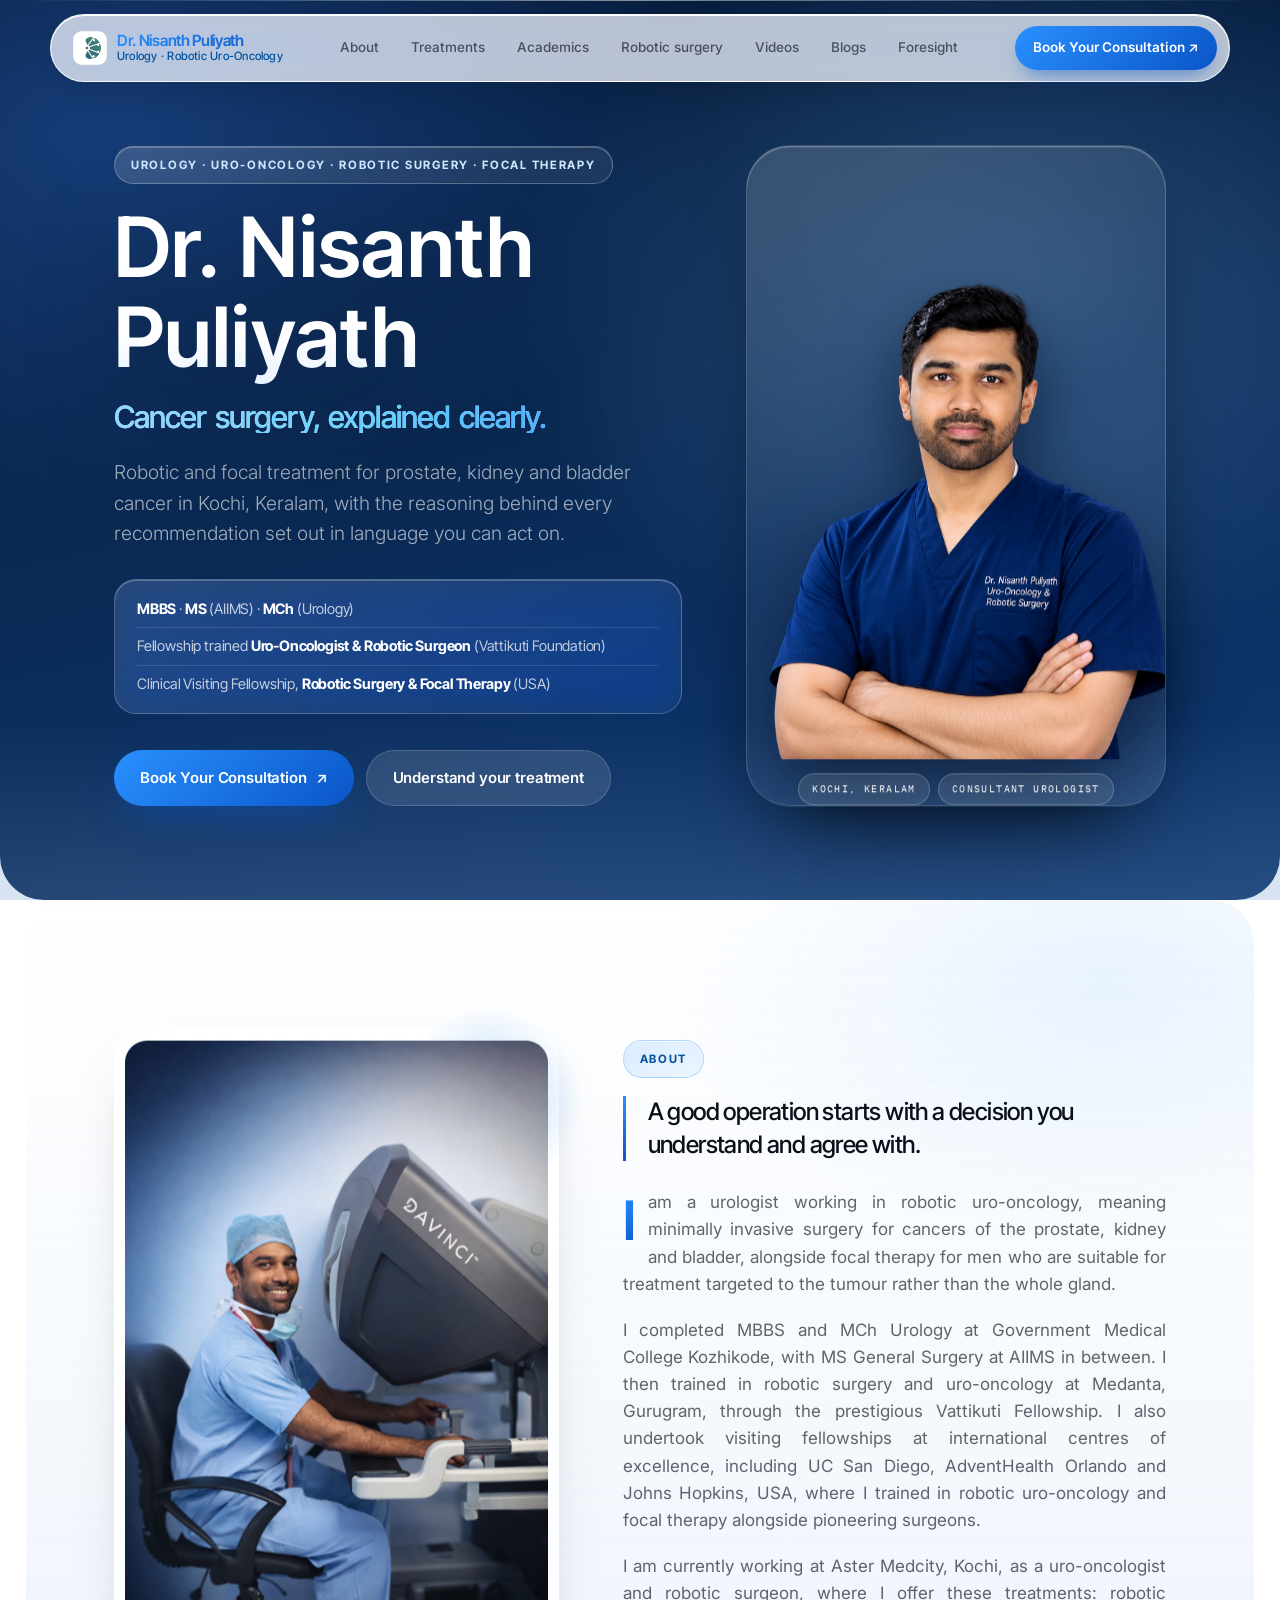
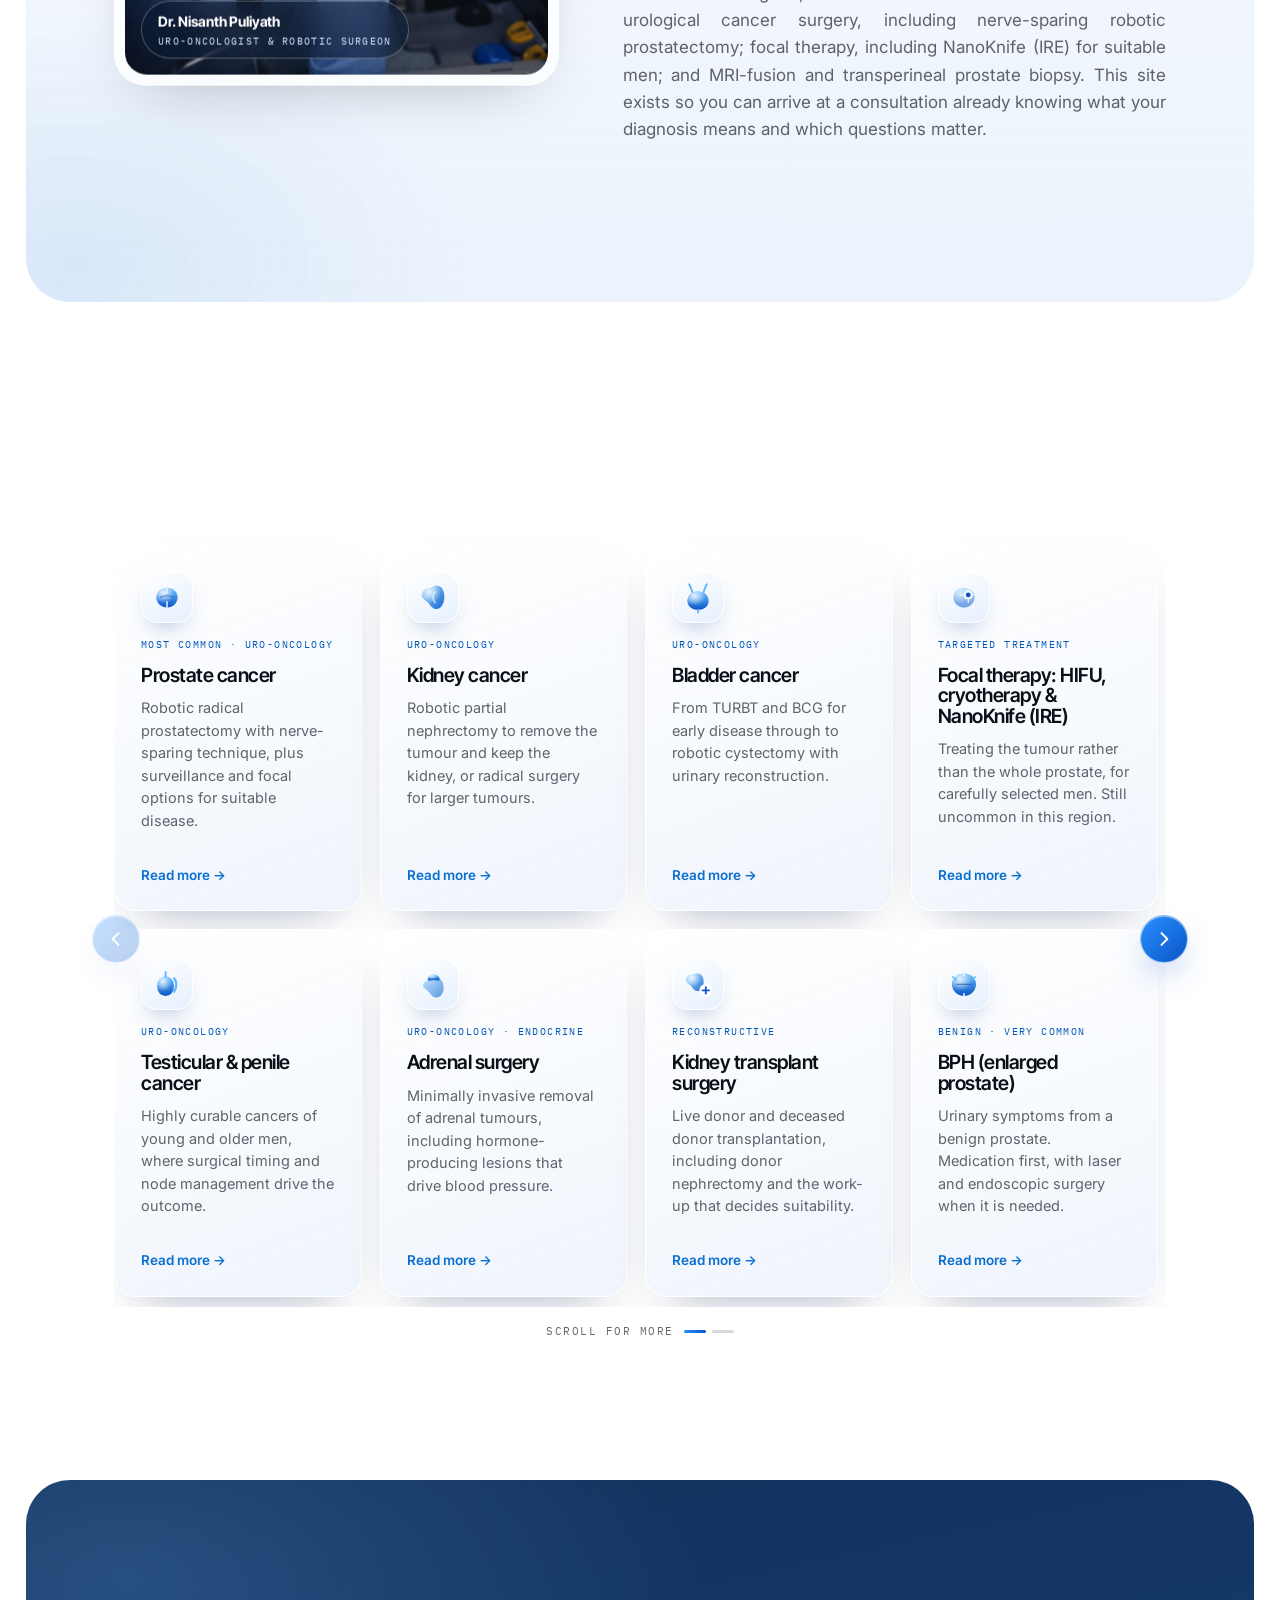
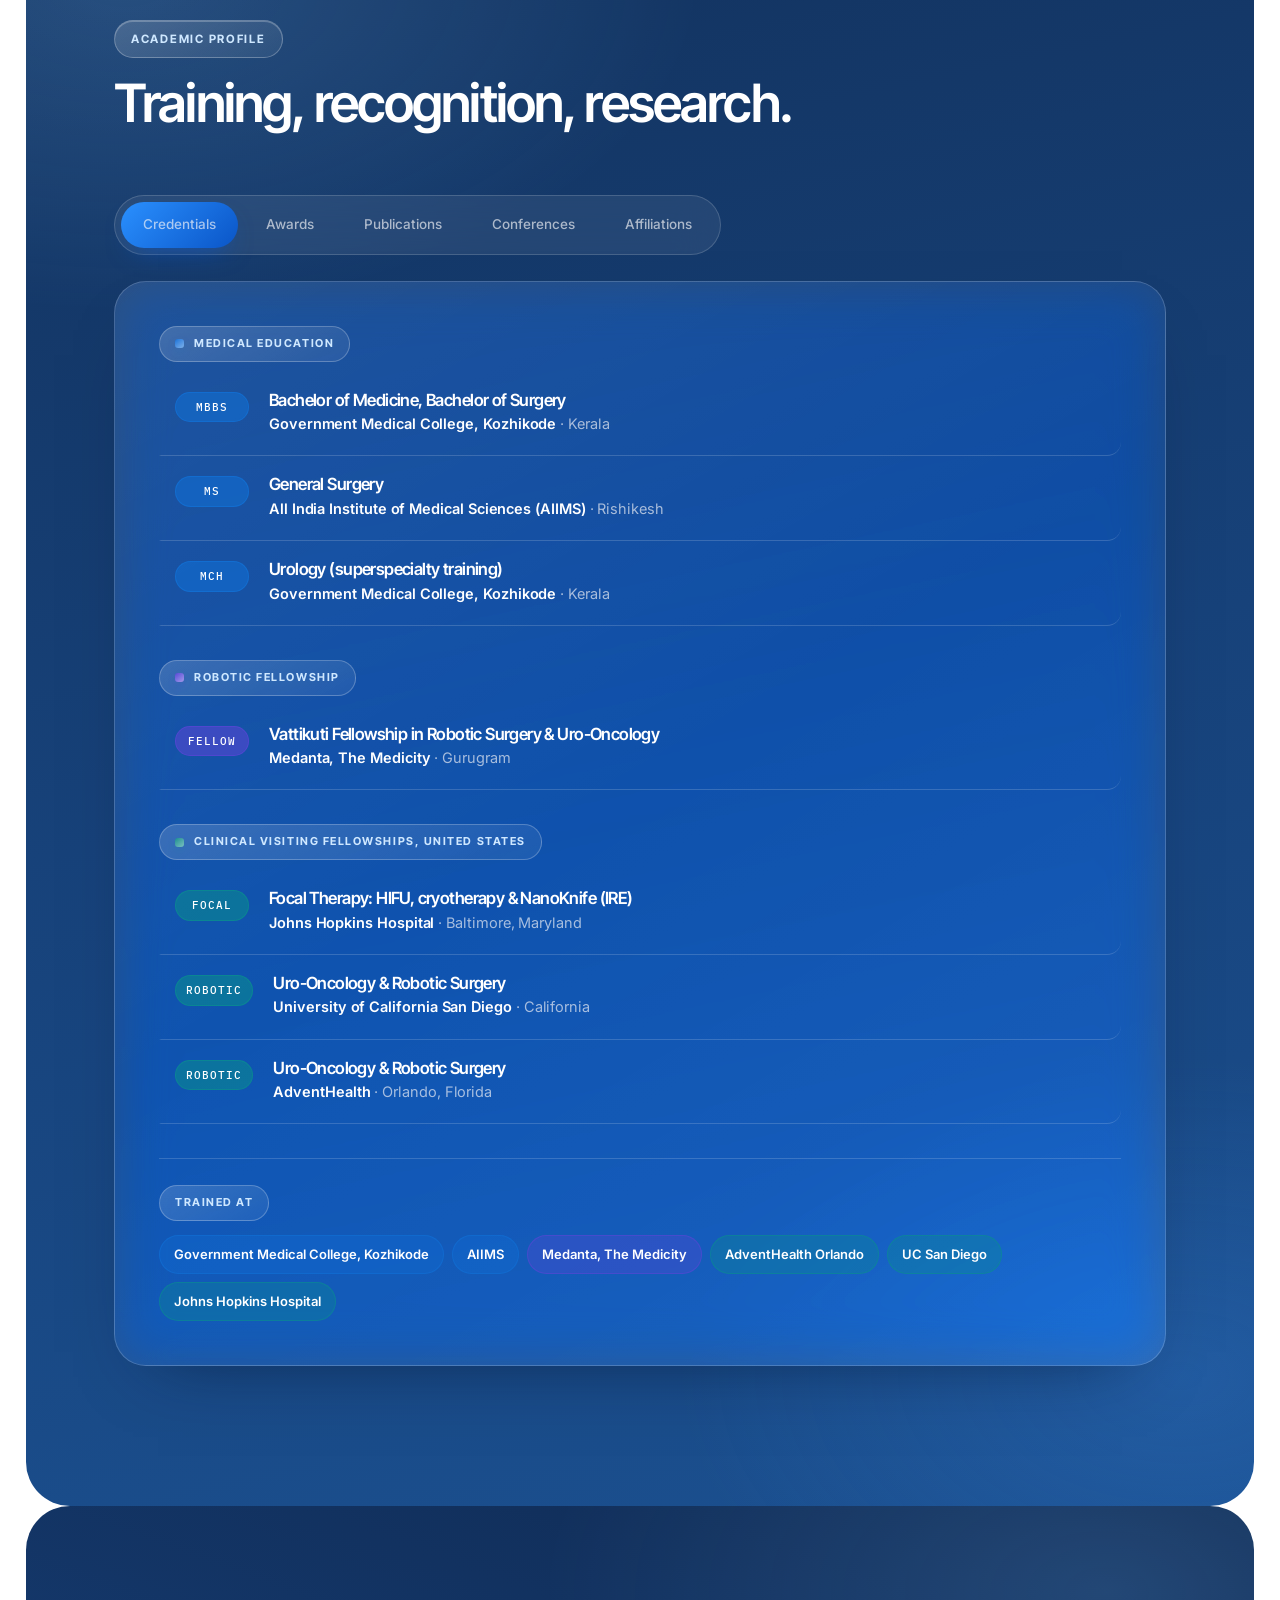
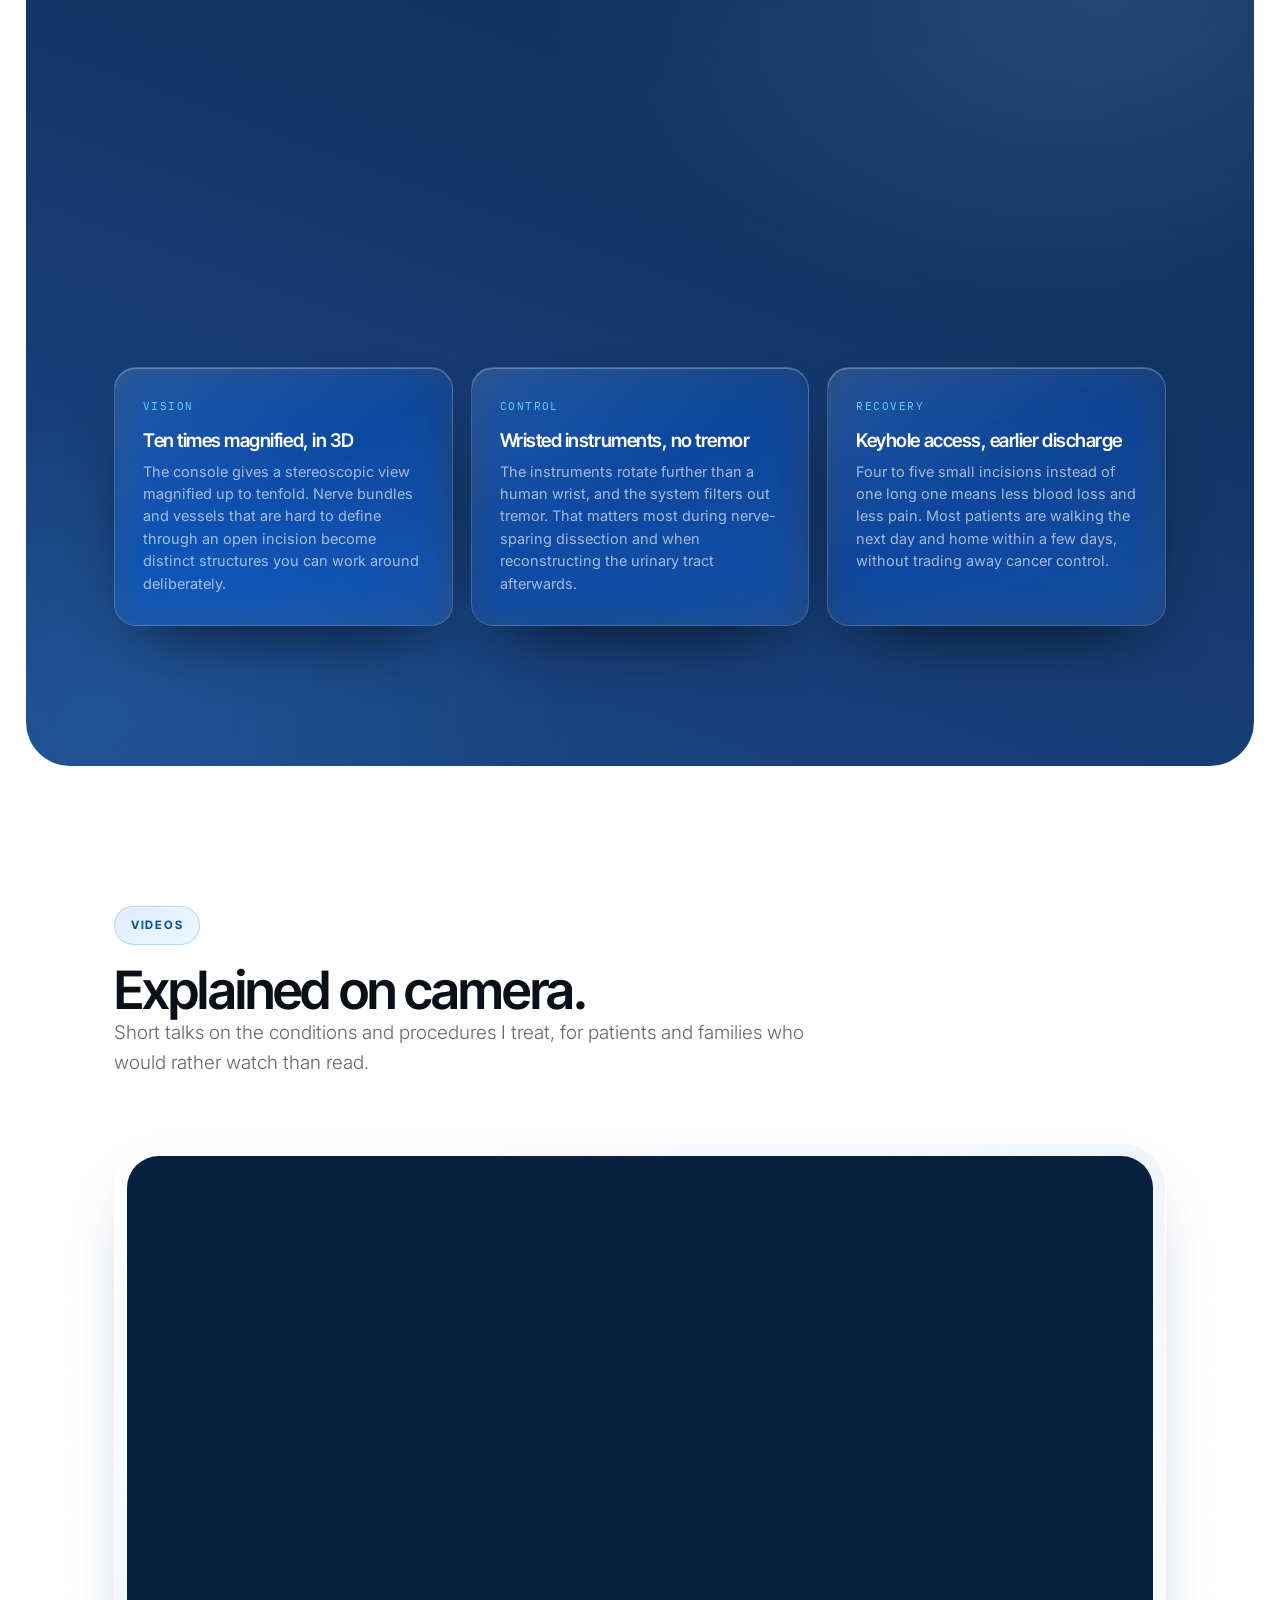
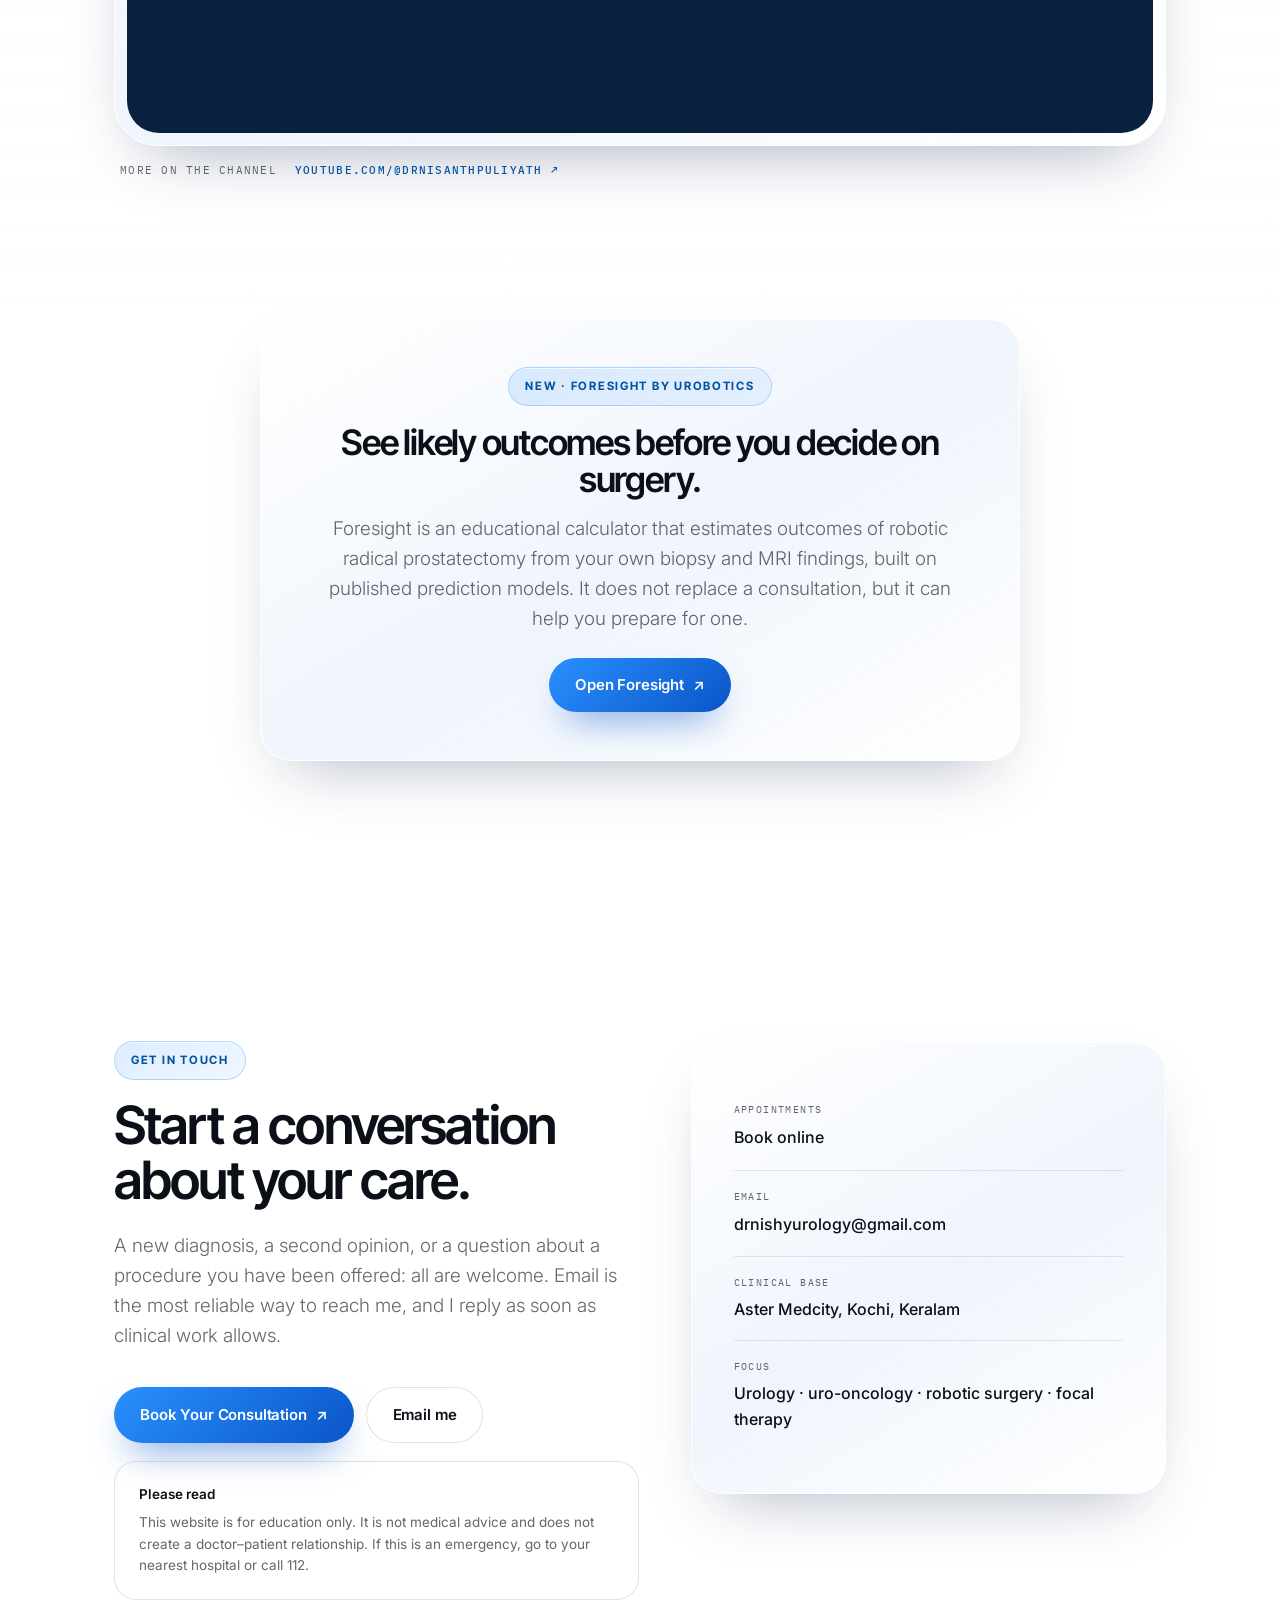
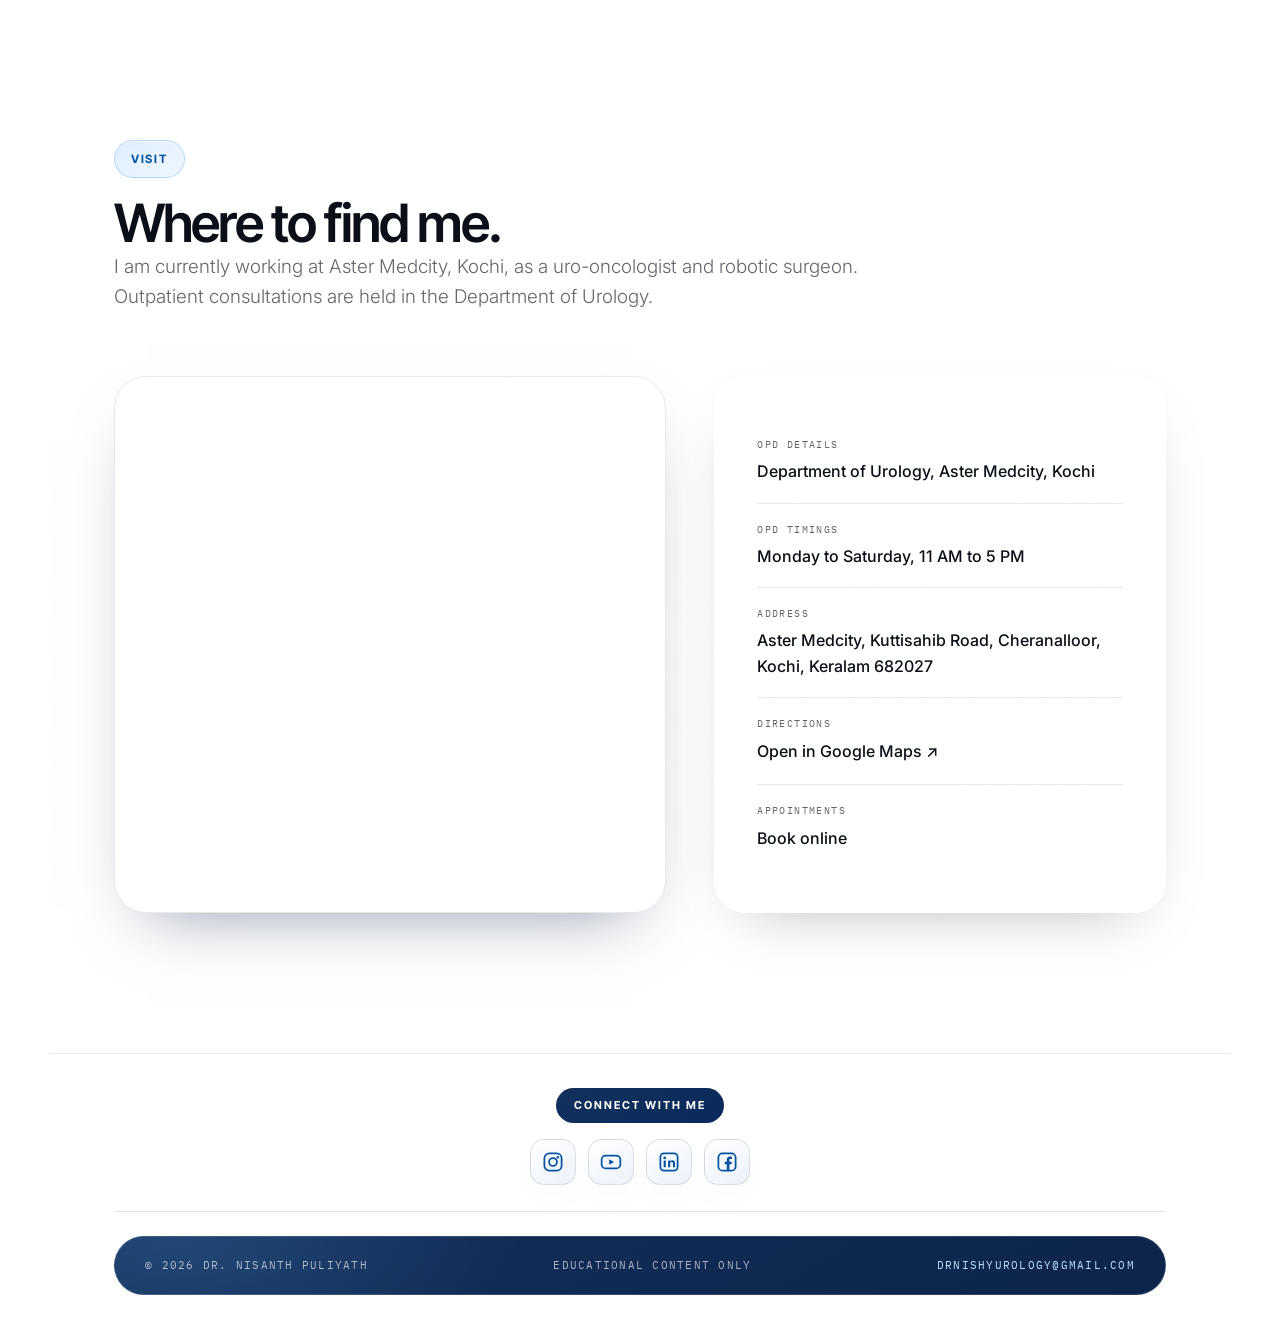
==== commit 3083209c: "Update location to Kochi, Keralam; add Aster Medcity map and OPD details - About: states current rol" ====
--- a/index.html
+++ b/index.html
@@ -3,8 +3,8 @@
 <head>
 <meta charset="UTF-8">
 <meta name="viewport" content="width=device-width, initial-scale=1.0">
-<title>Robotic Urologist in Kerala, India | Dr. Nisanth Puliyath</title>
-<meta name="description" content="Dr. Nisanth Puliyath is a robotic uro-oncologist in Kerala, India, treating prostate, kidney and bladder cancer with robotic surgery and focal therapy including HIFU, cryotherapy and NanoKnife (IRE).">
+<title>Robotic Urologist in Kochi, Keralam | Dr. Nisanth Puliyath</title>
+<meta name="description" content="Dr. Nisanth Puliyath is a robotic uro-oncologist and surgeon at Aster Medcity, Kochi, Keralam, treating prostate, kidney and bladder cancer with robotic surgery and focal therapy including HIFU, cryotherapy and NanoKnife (IRE).">
 <meta name="robots" content="index, follow, max-image-preview:large">
 <meta name="theme-color" content="#f4f7fb">
 <link rel="icon" type="image/png" href="images/favicon.png">
@@ -12,19 +12,19 @@
 <link rel="canonical" href="https://drnisanthpuliyathurologist.org/">
 
 <meta name="geo.region" content="IN-KL">
-<meta name="geo.placename" content="Kerala, India">
-<meta name="keywords" content="urologist in Kerala, robotic urologist India, robotic surgery Kerala, prostate cancer treatment Kerala, HIFU India, focal therapy prostate India, NanoKnife IRE prostate India, kidney cancer surgery Kerala, bladder cancer Kerala, uro-oncologist Kerala">
+<meta name="geo.placename" content="Kochi, Keralam, India">
+<meta name="keywords" content="urologist in Kerala, robotic urologist India, robotic surgery Kerala, prostate cancer treatment Kerala, HIFU India, focal therapy prostate India, NanoKnife IRE prostate India, kidney cancer surgery Kerala, bladder cancer Kerala, uro-oncologist Kerala, urologist in Kochi, uro-oncologist Kochi, fusion biopsy in Kochi">
 
 <meta property="og:type" content="website">
 <meta property="og:locale" content="en_IN">
 <meta property="og:site_name" content="Dr. Nisanth Puliyath">
-<meta property="og:title" content="Robotic Urologist in Kerala, India | Dr. Nisanth Puliyath">
-<meta property="og:description" content="Robotic surgery and focal therapy for prostate, kidney and bladder cancer, in Kerala, India.">
+<meta property="og:title" content="Robotic Urologist in Kochi, Keralam | Dr. Nisanth Puliyath">
+<meta property="og:description" content="Robotic surgery and focal therapy for prostate, kidney and bladder cancer, in Kochi, Keralam.">
 <meta property="og:url" content="https://drnisanthpuliyathurologist.org/">
 <meta property="og:image" content="https://drnisanthpuliyathurologist.org/images/nishsitemain.PNG">
 <meta name="twitter:card" content="summary_large_image">
-<meta name="twitter:title" content="Robotic Urologist in Kerala, India | Dr. Nisanth Puliyath">
-<meta name="twitter:description" content="Robotic surgery and focal therapy for prostate, kidney and bladder cancer, in Kerala, India.">
+<meta name="twitter:title" content="Robotic Urologist in Kochi, Keralam | Dr. Nisanth Puliyath">
+<meta name="twitter:description" content="Robotic surgery and focal therapy for prostate, kidney and bladder cancer, in Kochi, Keralam.">
 <meta name="twitter:image" content="https://drnisanthpuliyathurologist.org/images/nishsitemain.PNG">
 <link rel="preconnect" href="https://fonts.googleapis.com">
 <link rel="preconnect" href="https://fonts.gstatic.com" crossorigin>
@@ -775,6 +775,9 @@
 .info-row span{ font-family:'IBM Plex Mono',monospace; font-size:10px; letter-spacing:.14em; text-transform:uppercase; color:var(--muted); display:block; margin-bottom:6px; }
 .info-row a,.info-row p{ font-size:16px; font-weight:500; }
 .info-row a:hover{ color:var(--blue); }
+.opd-grid{ display:grid; grid-template-columns:1.1fr .9fr; gap:clamp(24px,4vw,48px); align-items:stretch; }
+.map-frame{ border-radius:var(--r-lg); overflow:hidden; min-height:360px; border:1px solid var(--edge-soft); box-shadow:0 30px 64px -34px rgba(17,38,80,.5); }
+.map-frame iframe{ display:block; width:100%; height:100%; min-height:360px; border:0; }
 .notice{
   padding:22px 24px; border-radius:var(--r-md); margin-top:18px;
   background:rgba(255,255,255,.72); border:1px solid var(--edge);
@@ -987,7 +990,7 @@
 @media (max-width:1000px){
   .nav-links,.nav-cta{ display:none; }
   .burger{ display:block; }
-  .hero-grid,.about-grid,.contact-grid{ grid-template-columns:1fr; }
+  .hero-grid,.about-grid,.contact-grid,.opd-grid{ grid-template-columns:1fr; }
   .hero-grid .portrait{ order:-1; max-width:340px; height:auto; }
   .hero .portrait img{ aspect-ratio:4/5; flex:0 0 auto; object-fit:contain; }
   .about-figure{ max-width:520px; }
@@ -1045,17 +1048,38 @@
   "name": "Dr. Nisanth Puliyath",
   "alternateName": "Dr. Nisanth P",
   "medicalSpecialty": "Urologic",
-  "description": "Urologist specialising in robotic uro-oncology and focal therapy for prostate, kidney and bladder cancer, practising in Kerala, India.",
+  "description": "Urologist specialising in robotic uro-oncology and focal therapy for prostate, kidney and bladder cancer, currently working at Aster Medcity, Kochi, Keralam, India.",
   "url": "https://drnisanthpuliyathurologist.org/",
   "image": "https://drnisanthpuliyathurologist.org/images/nishsitemain.PNG",
   "email": "drnishyurology@gmail.com",
   "address": {
     "@type": "PostalAddress",
-    "addressRegion": "Kerala",
+    "streetAddress": "Aster Medcity, Kuttisahib Road, Cheranalloor",
+    "addressLocality": "Kochi",
+    "addressRegion": "Keralam",
+    "postalCode": "682027",
     "addressCountry": "IN"
   },
+  "hospitalAffiliation": {
+    "@type": "Hospital",
+    "name": "Aster Medcity, Kochi",
+    "address": {
+      "@type": "PostalAddress",
+      "streetAddress": "Kuttisahib Road, Cheranalloor",
+      "addressLocality": "Kochi",
+      "addressRegion": "Keralam",
+      "postalCode": "682027",
+      "addressCountry": "IN"
+    }
+  },
+  "openingHoursSpecification": {
+    "@type": "OpeningHoursSpecification",
+    "dayOfWeek": ["Monday", "Tuesday", "Wednesday", "Thursday", "Friday", "Saturday"],
+    "opens": "11:00",
+    "closes": "17:00"
+  },
   "areaServed": [
-    { "@type": "State", "name": "Kerala" },
+    { "@type": "State", "name": "Keralam" },
     { "@type": "Country", "name": "India" }
   ],
   "knowsAbout": [
@@ -1264,6 +1288,7 @@
   <a href="blog.html">Blogs</a>
   <a href="foresight/">Foresight</a>
   <a href="#contact">Get in touch</a>
+  <a href="#opd">OPD &amp; location</a>
   <a href="https://cloudurologist.setmore.com?utm_source=in-app&amp;utm_medium=iosapp&amp;utm_campaign=settsharebp" target="_blank" rel="noopener">Book Your Consultation <span class="arrow" aria-hidden="true">&#8599;</span></a>
 </div>
 
@@ -1275,7 +1300,7 @@
     <div>
       <p class="eyebrow">Urology &middot; Uro-Oncology &middot; Robotic Surgery &middot; Focal Therapy</p>
       <h1>Dr. Nisanth<br>Puliyath<span>Cancer surgery, explained clearly.</span></h1>
-      <p class="lede">Robotic and focal treatment for prostate, kidney and bladder cancer in Kerala, India, with the reasoning behind every recommendation set out in language you can act on.</p>
+      <p class="lede">Robotic and focal treatment for prostate, kidney and bladder cancer in Kochi, Keralam, with the reasoning behind every recommendation set out in language you can act on.</p>
       <div class="creds">
         <p><b>MBBS</b> &middot; <b>MS</b> (AIIMS) &middot; <b>MCh</b> (Urology)</p>
         <p>Fellowship trained <b>Uro-Oncologist &amp; Robotic Surgeon</b> (Vattikuti Foundation)</p>
@@ -1287,8 +1312,8 @@
       </div>
     </div>
     <figure class="portrait glass" style="margin:0" data-par="0.06">
-      <img src="images/nishsitemain.PNG" alt="Dr. Nisanth Puliyath, robotic uro-oncologist in Kerala, India, in navy surgical scrubs" width="1152" height="1352" fetchpriority="high" decoding="async">
-      <figcaption><span>Kerala, India</span><span>Consultant Urologist</span></figcaption>
+      <img src="images/nishsitemain.PNG" alt="Dr. Nisanth Puliyath, robotic uro-oncologist in Kochi, Keralam, in navy surgical scrubs" width="1152" height="1352" fetchpriority="high" decoding="async">
+      <figcaption><span>Kochi, Keralam</span><span>Consultant Urologist</span></figcaption>
     </figure>
   </div>
   </div>
@@ -1309,7 +1334,7 @@
       <div class="about-body">
         <p>I am a urologist working in robotic uro-oncology, meaning minimally invasive surgery for cancers of the prostate, kidney and bladder, alongside focal therapy for men who are suitable for treatment targeted to the tumour rather than the whole gland.</p>
         <p>I completed MBBS and MCh Urology at Government Medical College Kozhikode, with MS General Surgery at AIIMS in between. I then trained in robotic surgery and uro-oncology at Medanta, Gurugram, through the prestigious Vattikuti Fellowship. I also undertook visiting fellowships at international centres of excellence, including UC San Diego, AdventHealth Orlando and Johns Hopkins, USA, where I trained in robotic uro-oncology and focal therapy alongside pioneering surgeons.</p>
-        <p>I now offer these treatments here in Kerala: robotic urological cancer surgery, including nerve-sparing robotic prostatectomy; focal therapy, including NanoKnife (IRE) for suitable men; and MRI-fusion and transperineal prostate biopsy. This site exists so you can arrive at a consultation already knowing what your diagnosis means and which questions matter.</p>
+        <p>I am currently working at Aster Medcity, Kochi, as a uro-oncologist and robotic surgeon, where I offer these treatments: robotic urological cancer surgery, including nerve-sparing robotic prostatectomy; focal therapy, including NanoKnife (IRE) for suitable men; and MRI-fusion and transperineal prostate biopsy. This site exists so you can arrive at a consultation already knowing what your diagnosis means and which questions matter.</p>
       </div>
     </div>
   </div>
@@ -1774,8 +1799,31 @@
     <div class="info glass">
       <div class="info-row"><span>Appointments</span><a href="https://cloudurologist.setmore.com?utm_source=in-app&amp;utm_medium=iosapp&amp;utm_campaign=settsharebp" target="_blank" rel="noopener">Book online</a></div>
       <div class="info-row"><span>Email</span><a href="mailto:drnishyurology@gmail.com">drnishyurology@gmail.com</a></div>
-      <div class="info-row"><span>Clinical base</span><p>Kerala, India</p></div>
+      <div class="info-row"><span>Clinical base</span><p>Aster Medcity, Kochi, Keralam</p></div>
       <div class="info-row"><span>Focus</span><p>Urology &middot; uro-oncology &middot; robotic surgery &middot; focal therapy</p></div>
+    </div>
+  </div>
+</section>
+
+<!-- ==================== LOCATION + OPD ==================== -->
+<section class="band light" id="opd" style="padding-top:0">
+  <div class="wrap">
+    <div class="section-head">
+      <p class="eyebrow on-light">Visit</p>
+      <h2>Where to find me.</h2>
+      <p class="lede on-light">I am currently working at Aster Medcity, Kochi, as a uro-oncologist and robotic surgeon. Outpatient consultations are held in the Department of Urology.</p>
+    </div>
+    <div class="opd-grid">
+      <div class="map-frame">
+        <iframe title="Map showing Aster Medcity, Kochi" src="https://maps.google.com/maps?q=Aster%20Medcity%2C%20Cheranalloor%2C%20Kochi&amp;t=&amp;z=15&amp;ie=UTF8&amp;iwloc=&amp;output=embed" loading="lazy" referrerpolicy="no-referrer-when-downgrade" allowfullscreen></iframe>
+      </div>
+      <div class="info glass-light">
+        <div class="info-row"><span>OPD details</span><p>Department of Urology, Aster Medcity, Kochi</p></div>
+        <div class="info-row"><span>OPD timings</span><p>Monday to Saturday, 11 AM to 5 PM</p></div>
+        <div class="info-row"><span>Address</span><p>Aster Medcity, Kuttisahib Road, Cheranalloor, Kochi, Keralam 682027</p></div>
+        <div class="info-row"><span>Directions</span><a href="https://www.google.com/maps/search/?api=1&amp;query=Aster+Medcity+Kochi" target="_blank" rel="noopener">Open in Google Maps &#8599;</a></div>
+        <div class="info-row"><span>Appointments</span><a href="https://cloudurologist.setmore.com?utm_source=in-app&amp;utm_medium=iosapp&amp;utm_campaign=settsharebp" target="_blank" rel="noopener">Book online</a></div>
+      </div>
     </div>
   </div>
 </section>
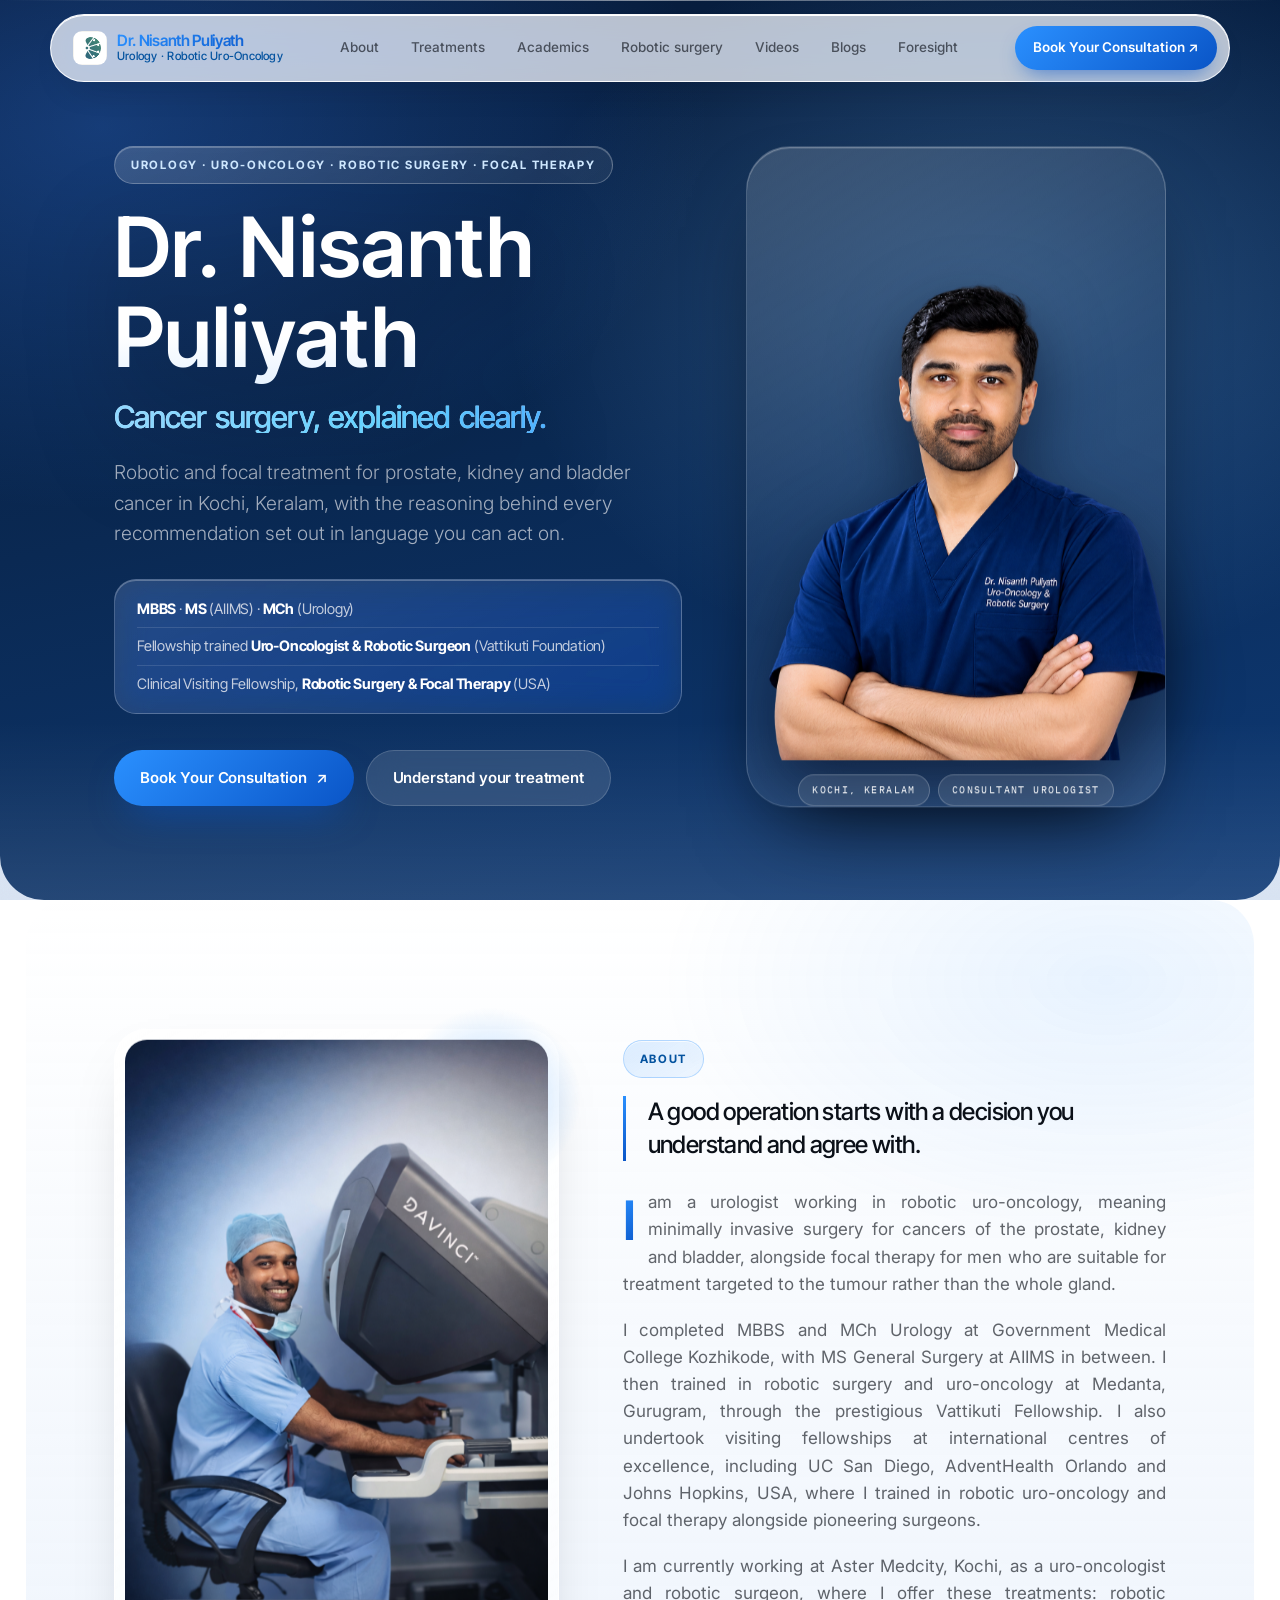
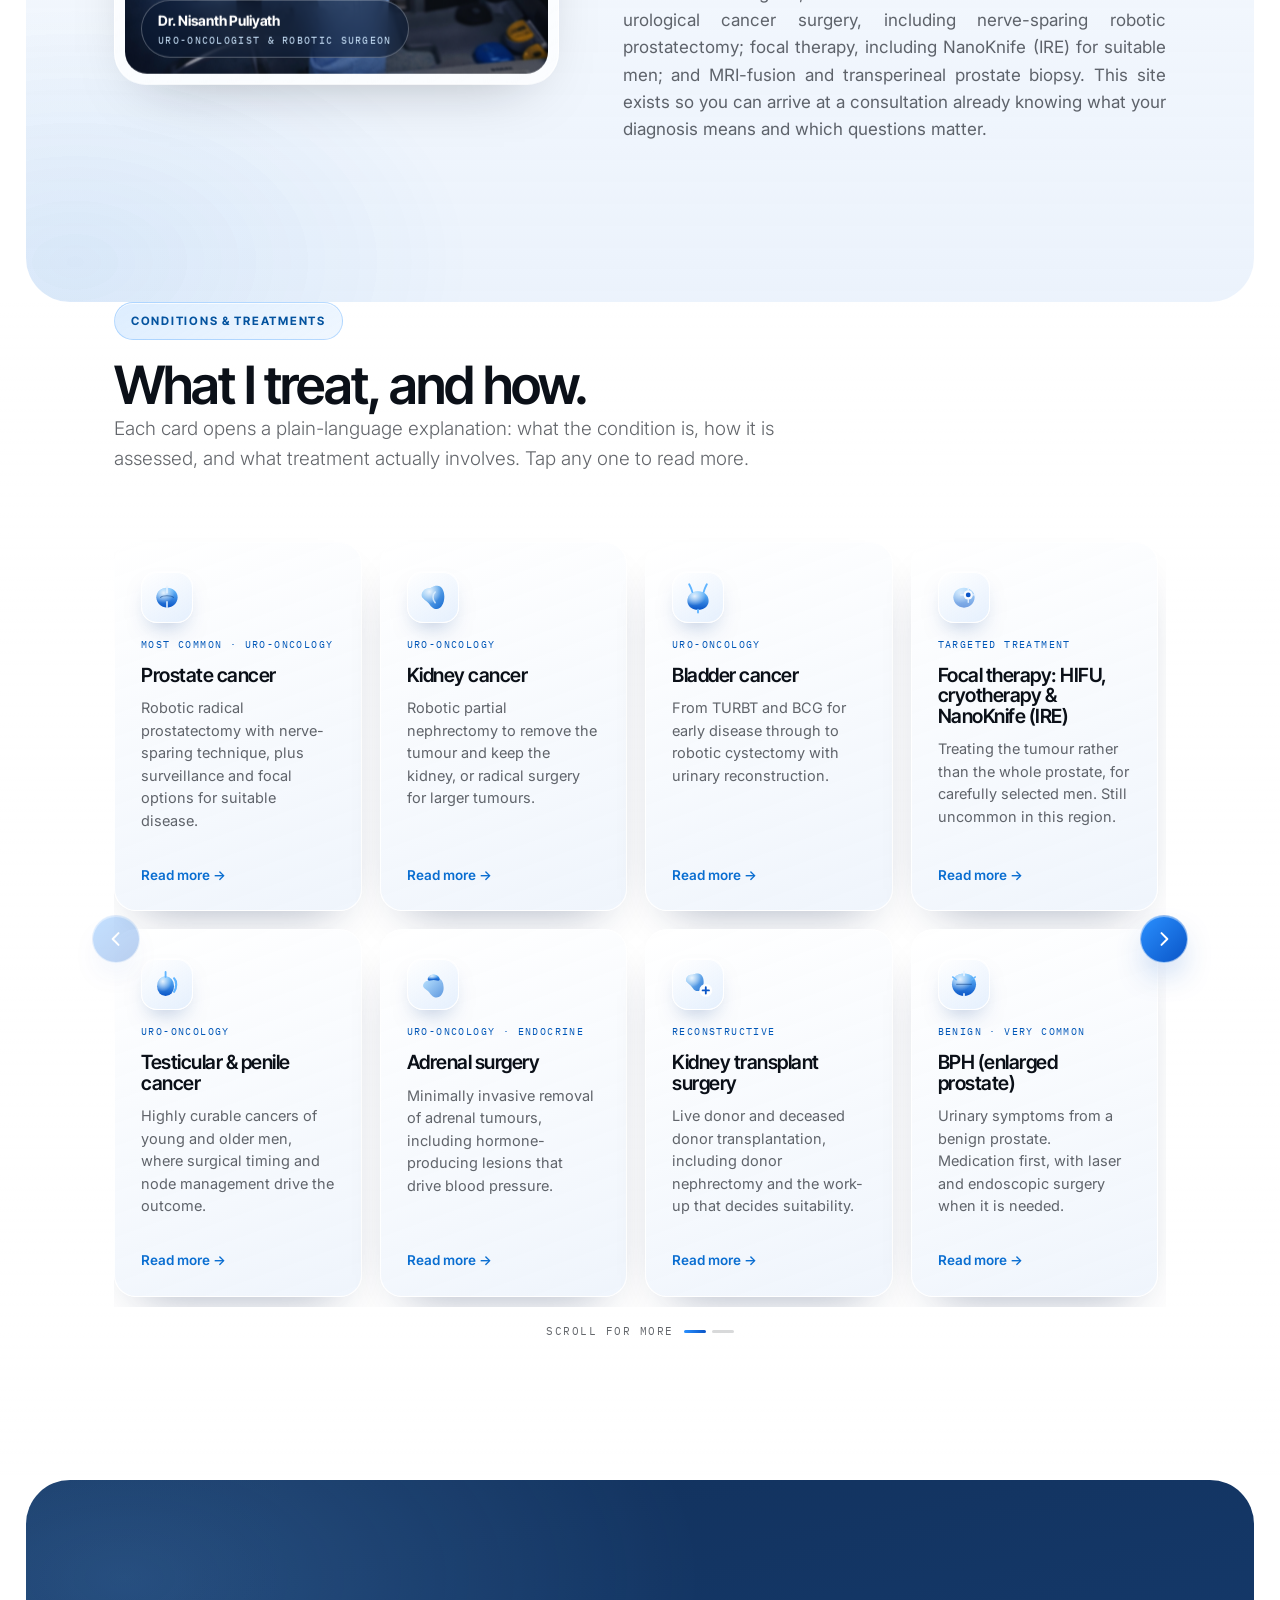
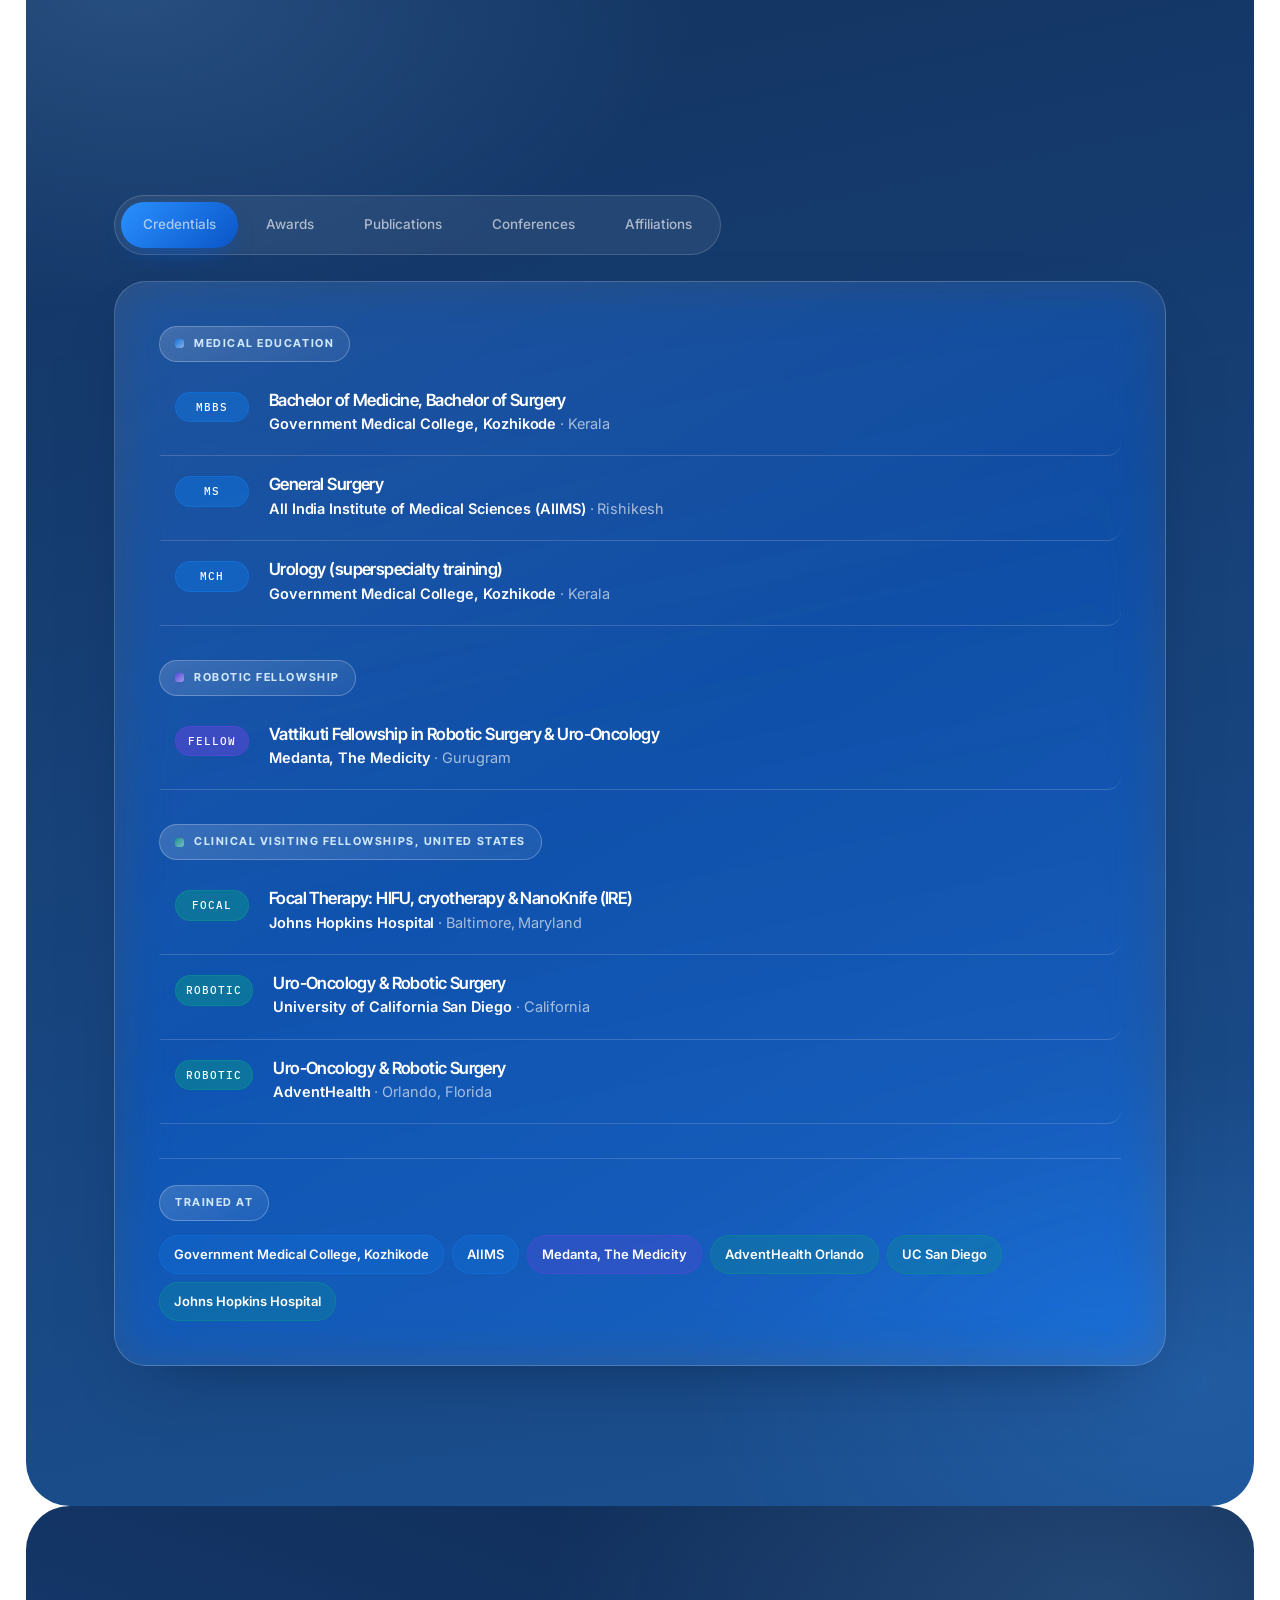
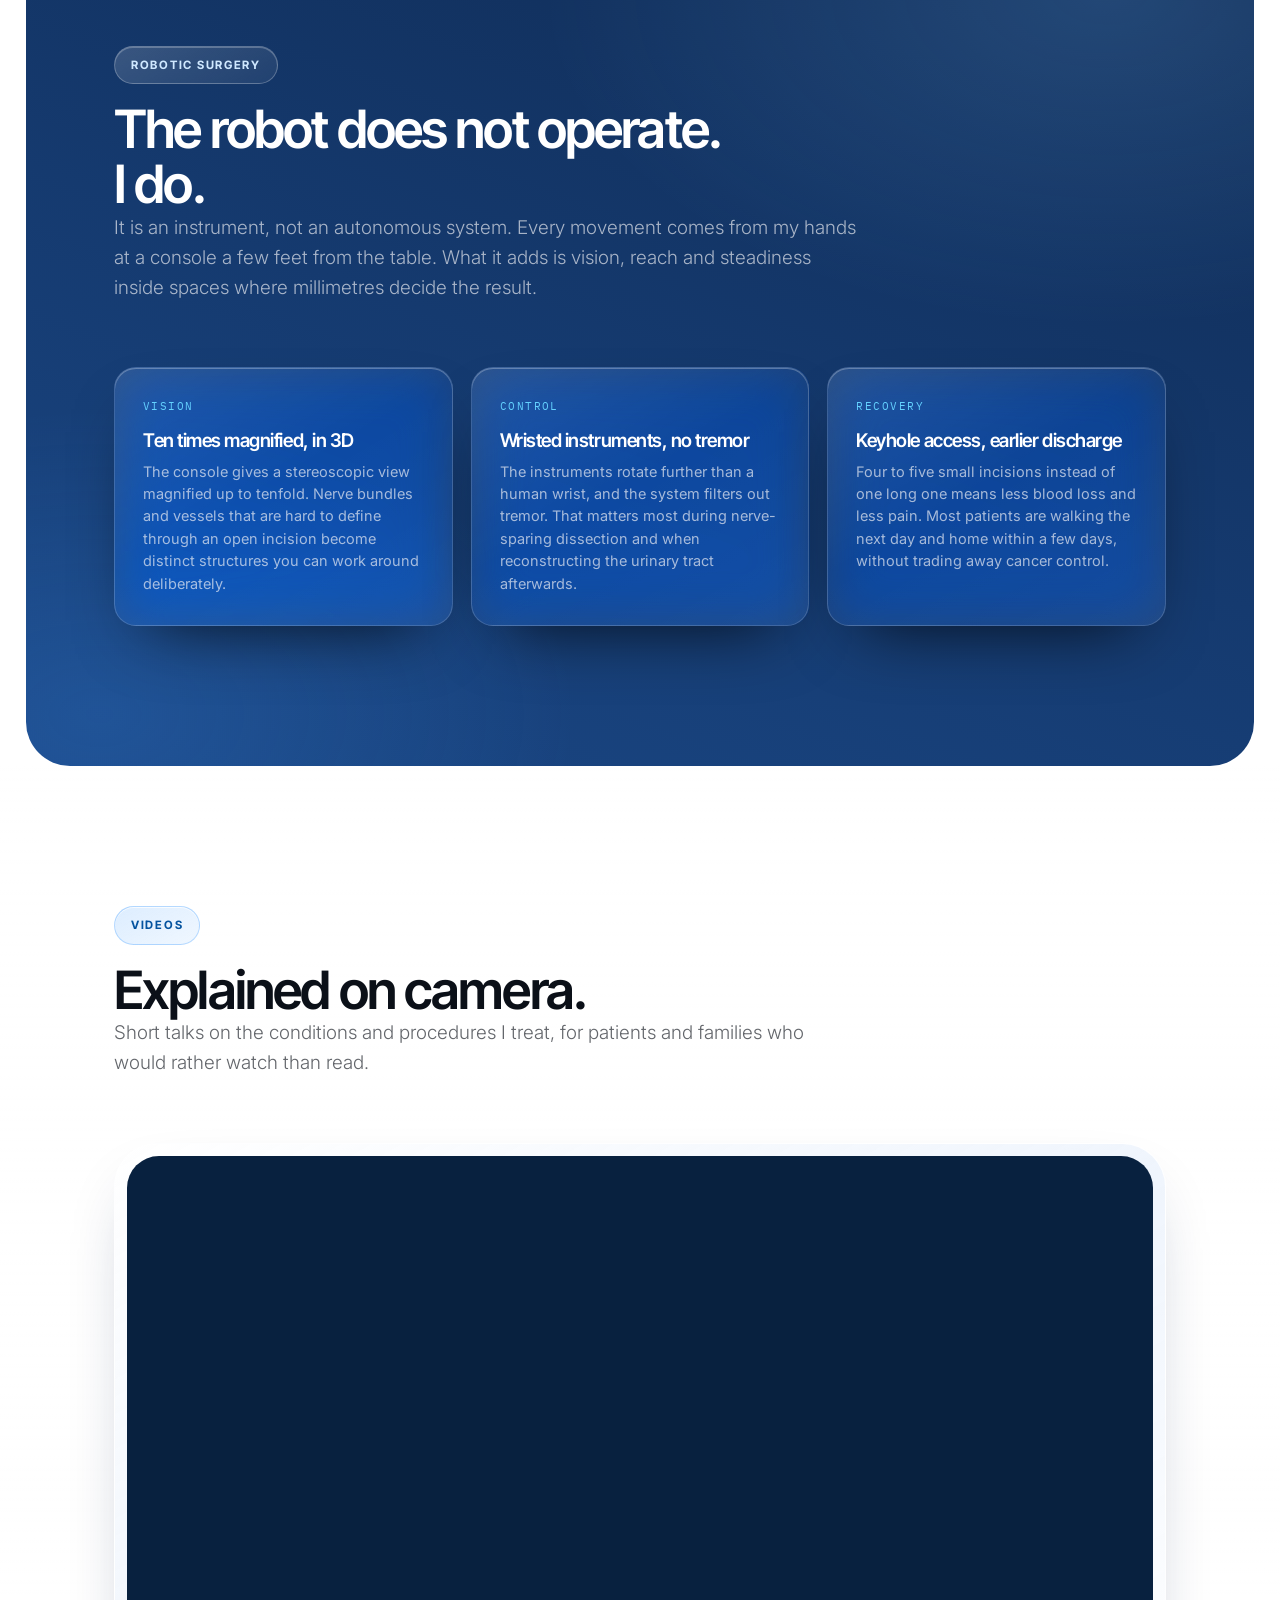
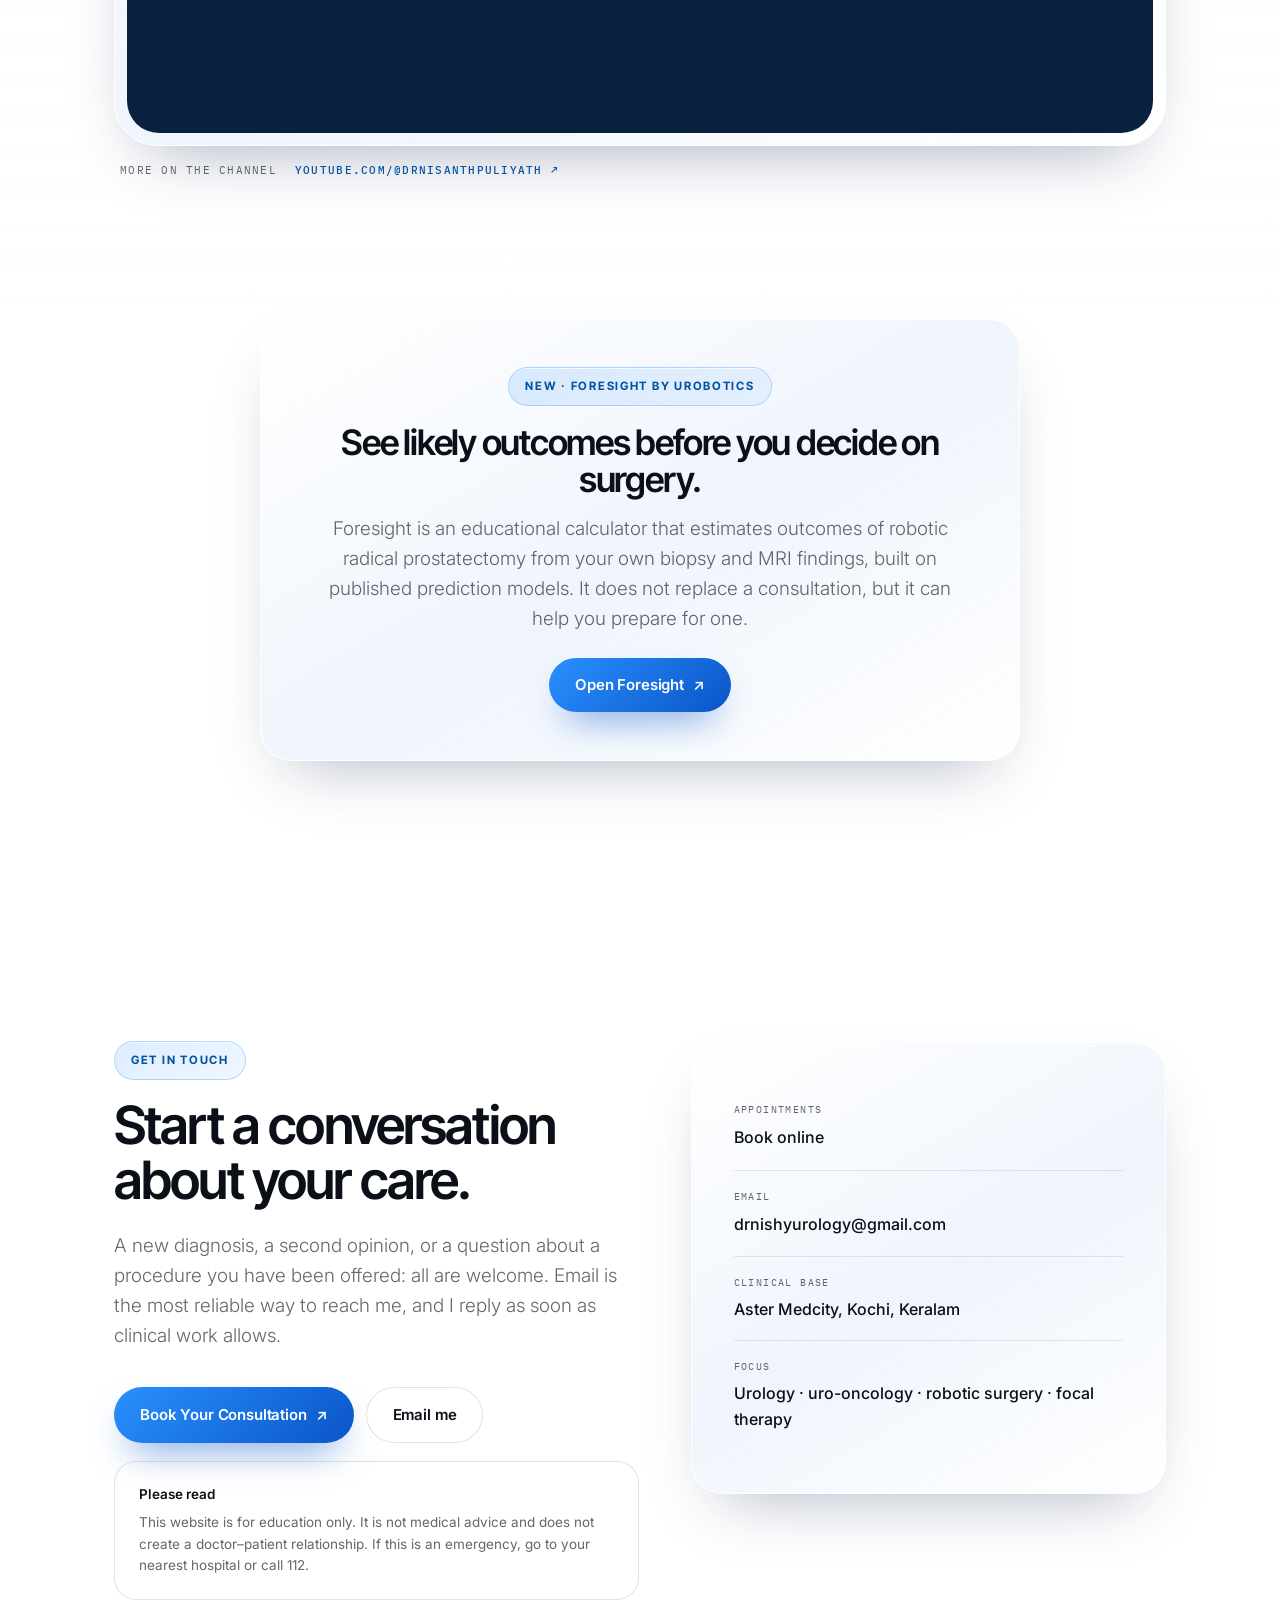
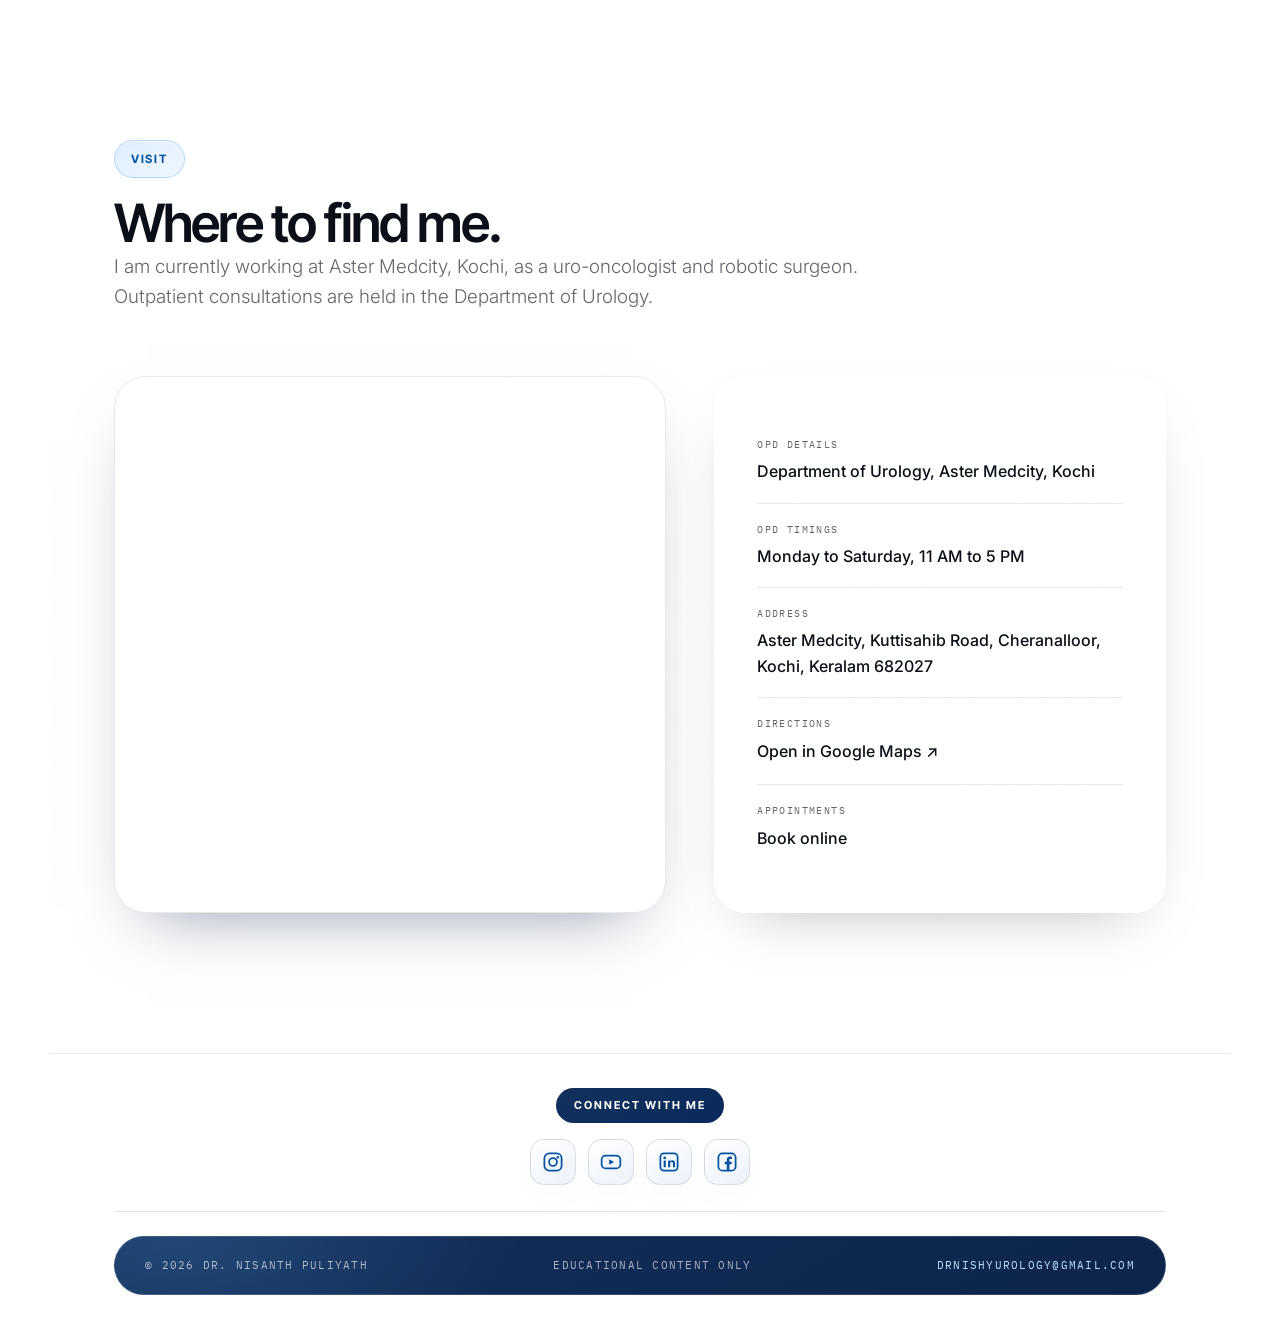
==== commit dff50dd8: "Point all booking buttons to the DrtoP page Replaces the Setmore appointment link with https://drtop" ====
--- a/index.html
+++ b/index.html
@@ -1117,7 +1117,7 @@
     "name": "Book consultation",
     "target": {
       "@type": "EntryPoint",
-      "urlTemplate": "https://cloudurologist.setmore.com",
+      "urlTemplate": "https://drtop.in/dr/NisanthPuliyath",
       "actionPlatform": [
         "http://schema.org/DesktopWebPlatform",
         "http://schema.org/MobileWebPlatform"
@@ -1130,7 +1130,7 @@
     "https://www.instagram.com/dr.nisanth.urologist",
     "https://youtube.com/@drnisanthpuliyath",
     "https://www.facebook.com/share/1D41VoBPns/",
-    "https://cloudurologist.setmore.com"
+    "https://drtop.in/dr/NisanthPuliyath"
   ]
 }
 </script>
@@ -1274,7 +1274,7 @@
     <a href="blog.html">Blogs</a>
     <a href="foresight/">Foresight</a>
   </div>
-  <a href="https://cloudurologist.setmore.com?utm_source=in-app&amp;utm_medium=iosapp&amp;utm_campaign=settsharebp" class="nav-cta" target="_blank" rel="noopener">Book Your Consultation <span class="arrow" aria-hidden="true">&#8599;</span></a>
+  <a href="https://drtop.in/dr/NisanthPuliyath" class="nav-cta" target="_blank" rel="noopener">Book Your Consultation <span class="arrow" aria-hidden="true">&#8599;</span></a>
   <button class="burger" id="burger" aria-label="Open menu" aria-expanded="false" aria-controls="menu">
     <i></i><i></i><i></i>
   </button>
@@ -1289,7 +1289,7 @@
   <a href="foresight/">Foresight</a>
   <a href="#contact">Get in touch</a>
   <a href="#opd">OPD &amp; location</a>
-  <a href="https://cloudurologist.setmore.com?utm_source=in-app&amp;utm_medium=iosapp&amp;utm_campaign=settsharebp" target="_blank" rel="noopener">Book Your Consultation <span class="arrow" aria-hidden="true">&#8599;</span></a>
+  <a href="https://drtop.in/dr/NisanthPuliyath" target="_blank" rel="noopener">Book Your Consultation <span class="arrow" aria-hidden="true">&#8599;</span></a>
 </div>
 
 <!-- ==================== HERO ==================== -->
@@ -1307,7 +1307,7 @@
         <p>Clinical Visiting Fellowship, <b>Robotic Surgery &amp; Focal Therapy</b> (USA)</p>
       </div>
       <div class="cta-row">
-        <a href="https://cloudurologist.setmore.com?utm_source=in-app&amp;utm_medium=iosapp&amp;utm_campaign=settsharebp" class="btn btn-primary" target="_blank" rel="noopener">Book Your Consultation <span class="arrow" aria-hidden="true">&#8599;</span></a>
+        <a href="https://drtop.in/dr/NisanthPuliyath" class="btn btn-primary" target="_blank" rel="noopener">Book Your Consultation <span class="arrow" aria-hidden="true">&#8599;</span></a>
         <a href="#treatments" class="btn btn-ghost">Understand your treatment</a>
       </div>
     </div>
@@ -1788,7 +1788,7 @@
       <h2>Start a conversation about your care.</h2>
       <p class="lede" style="margin-top:22px">A new diagnosis, a second opinion, or a question about a procedure you have been offered: all are welcome. Email is the most reliable way to reach me, and I reply as soon as clinical work allows.</p>
       <div class="cta-row">
-        <a href="https://cloudurologist.setmore.com?utm_source=in-app&amp;utm_medium=iosapp&amp;utm_campaign=settsharebp" class="btn btn-primary" target="_blank" rel="noopener">Book Your Consultation <span class="arrow" aria-hidden="true">&#8599;</span></a>
+        <a href="https://drtop.in/dr/NisanthPuliyath" class="btn btn-primary" target="_blank" rel="noopener">Book Your Consultation <span class="arrow" aria-hidden="true">&#8599;</span></a>
         <a href="mailto:drnishyurology@gmail.com" class="btn btn-ghost">Email me</a>
       </div>
       <div class="notice">
@@ -1797,7 +1797,7 @@
       </div>
     </div>
     <div class="info glass">
-      <div class="info-row"><span>Appointments</span><a href="https://cloudurologist.setmore.com?utm_source=in-app&amp;utm_medium=iosapp&amp;utm_campaign=settsharebp" target="_blank" rel="noopener">Book online</a></div>
+      <div class="info-row"><span>Appointments</span><a href="https://drtop.in/dr/NisanthPuliyath" target="_blank" rel="noopener">Book online</a></div>
       <div class="info-row"><span>Email</span><a href="mailto:drnishyurology@gmail.com">drnishyurology@gmail.com</a></div>
       <div class="info-row"><span>Clinical base</span><p>Aster Medcity, Kochi, Keralam</p></div>
       <div class="info-row"><span>Focus</span><p>Urology &middot; uro-oncology &middot; robotic surgery &middot; focal therapy</p></div>
@@ -1822,7 +1822,7 @@
         <div class="info-row"><span>OPD timings</span><p>Monday to Saturday, 11 AM to 5 PM</p></div>
         <div class="info-row"><span>Address</span><p>Aster Medcity, Kuttisahib Road, Cheranalloor, Kochi, Keralam 682027</p></div>
         <div class="info-row"><span>Directions</span><a href="https://www.google.com/maps/search/?api=1&amp;query=Aster+Medcity+Kochi" target="_blank" rel="noopener">Open in Google Maps &#8599;</a></div>
-        <div class="info-row"><span>Appointments</span><a href="https://cloudurologist.setmore.com?utm_source=in-app&amp;utm_medium=iosapp&amp;utm_campaign=settsharebp" target="_blank" rel="noopener">Book online</a></div>
+        <div class="info-row"><span>Appointments</span><a href="https://drtop.in/dr/NisanthPuliyath" target="_blank" rel="noopener">Book online</a></div>
       </div>
     </div>
   </div>
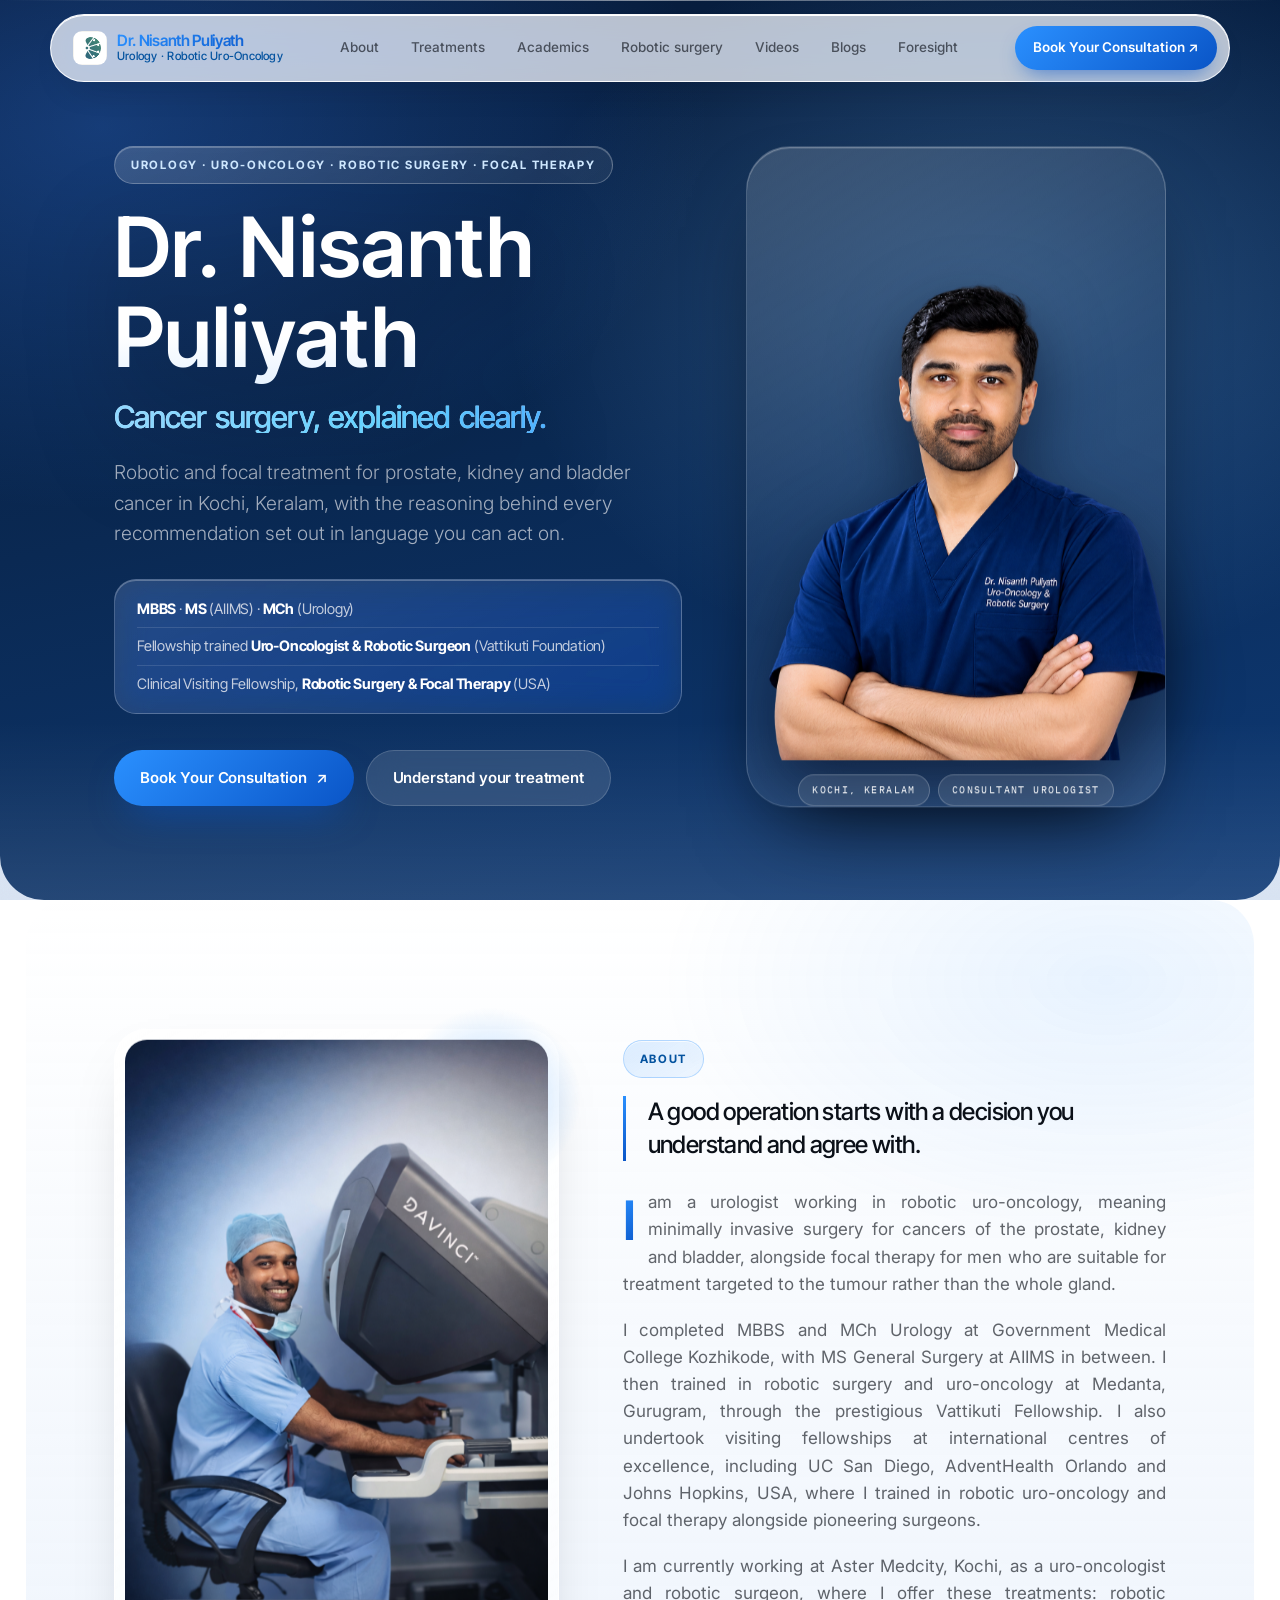
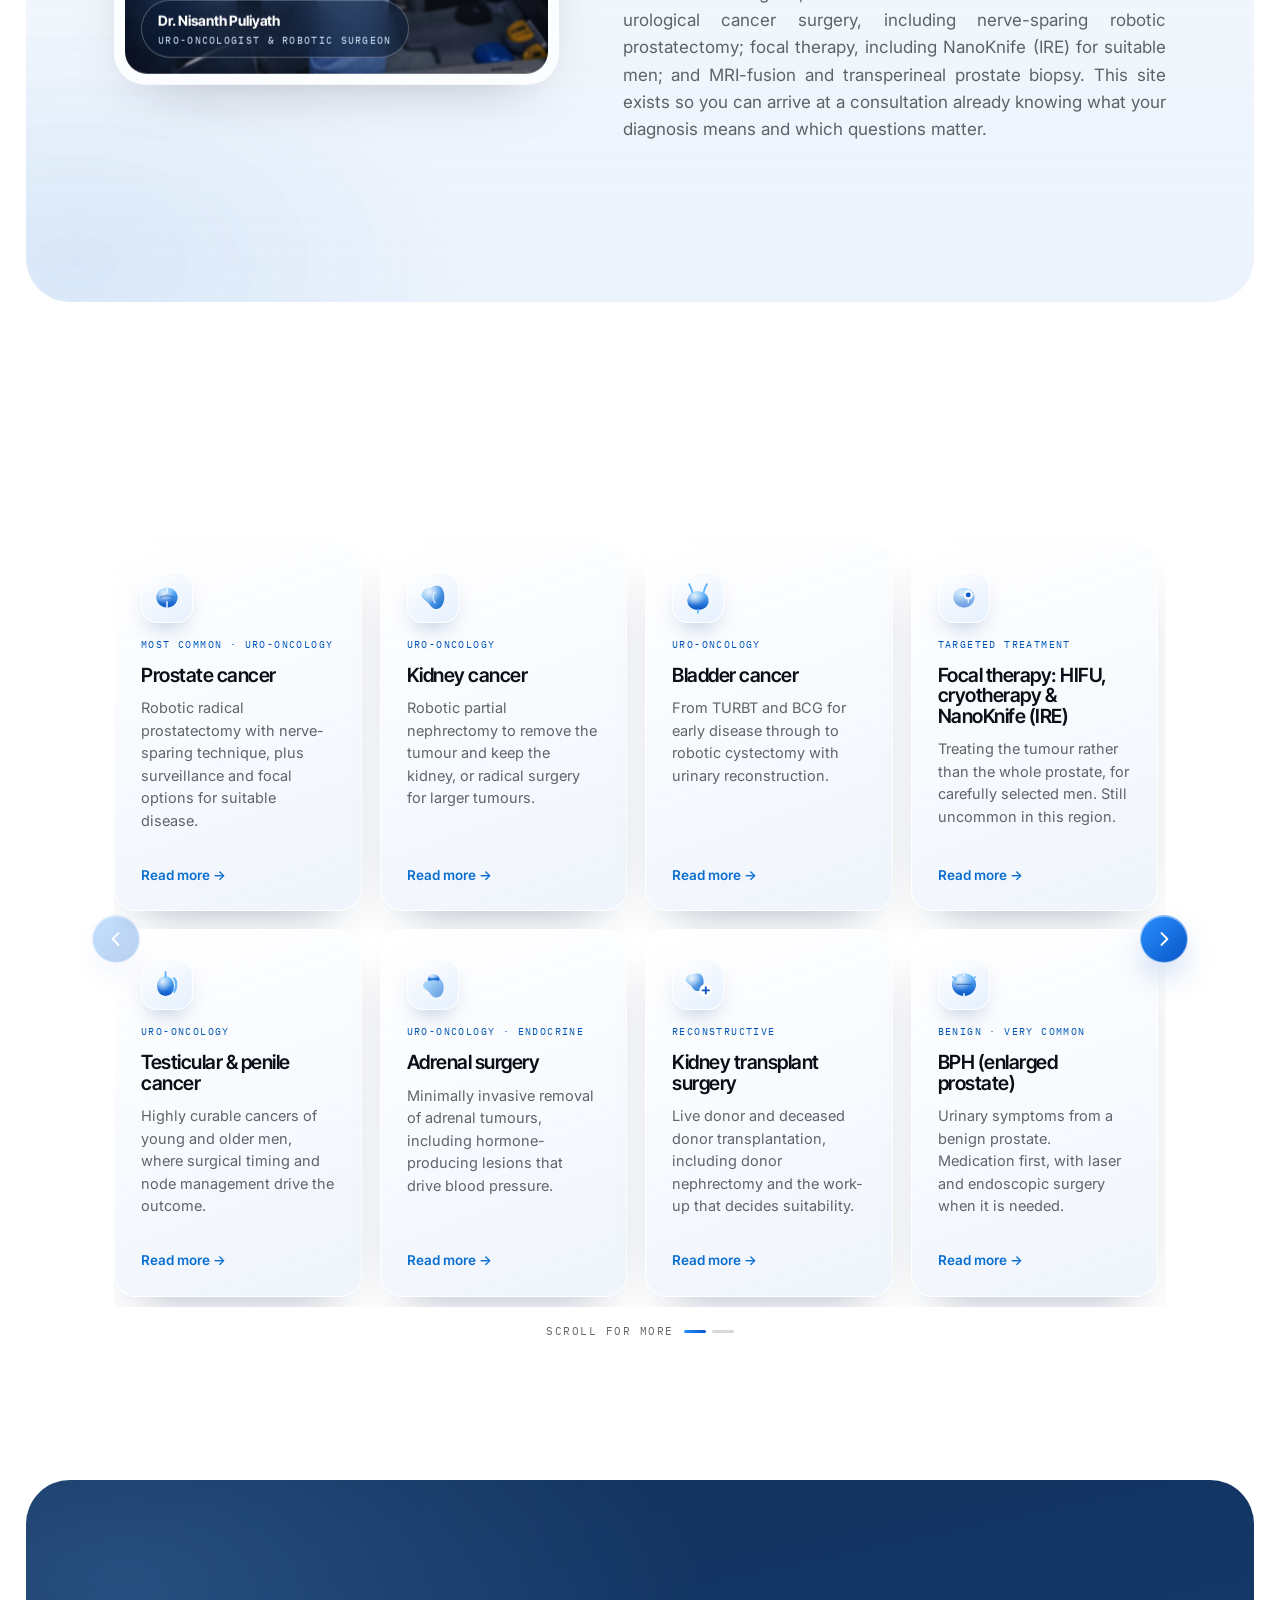
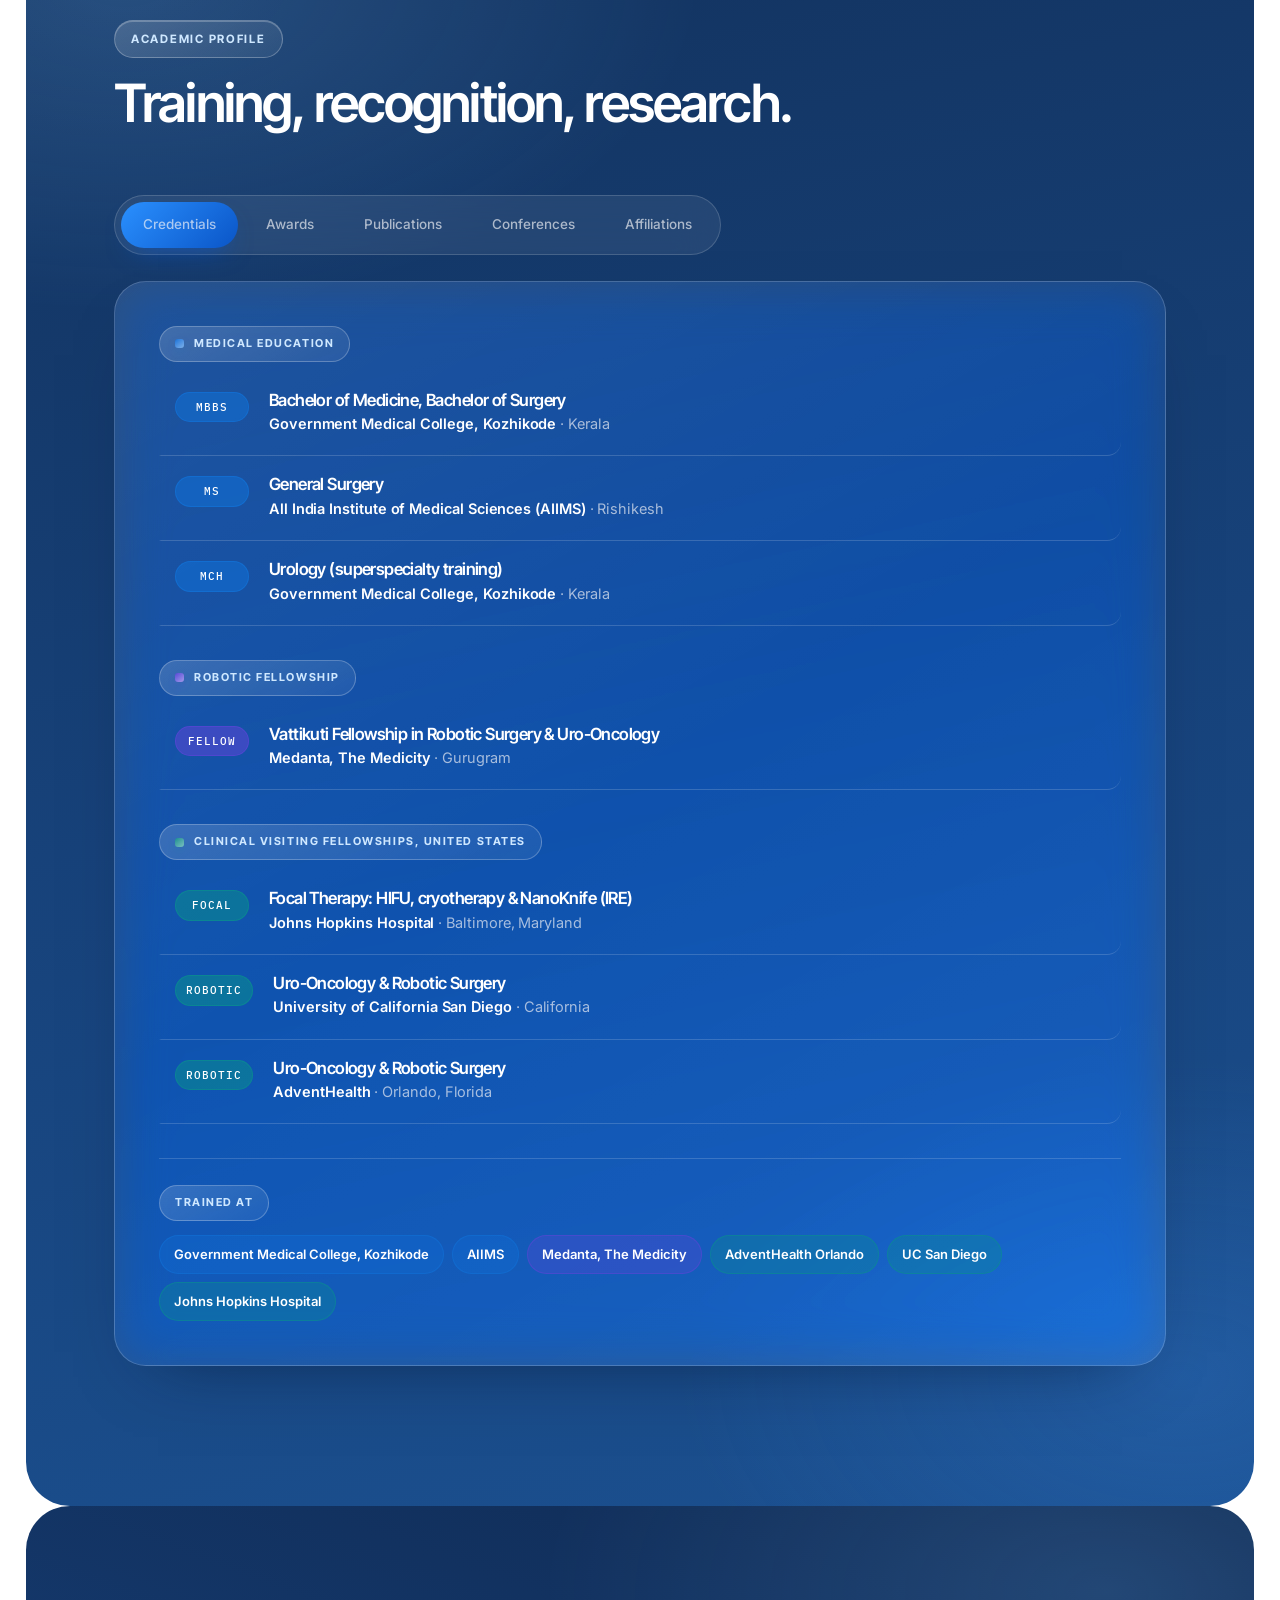
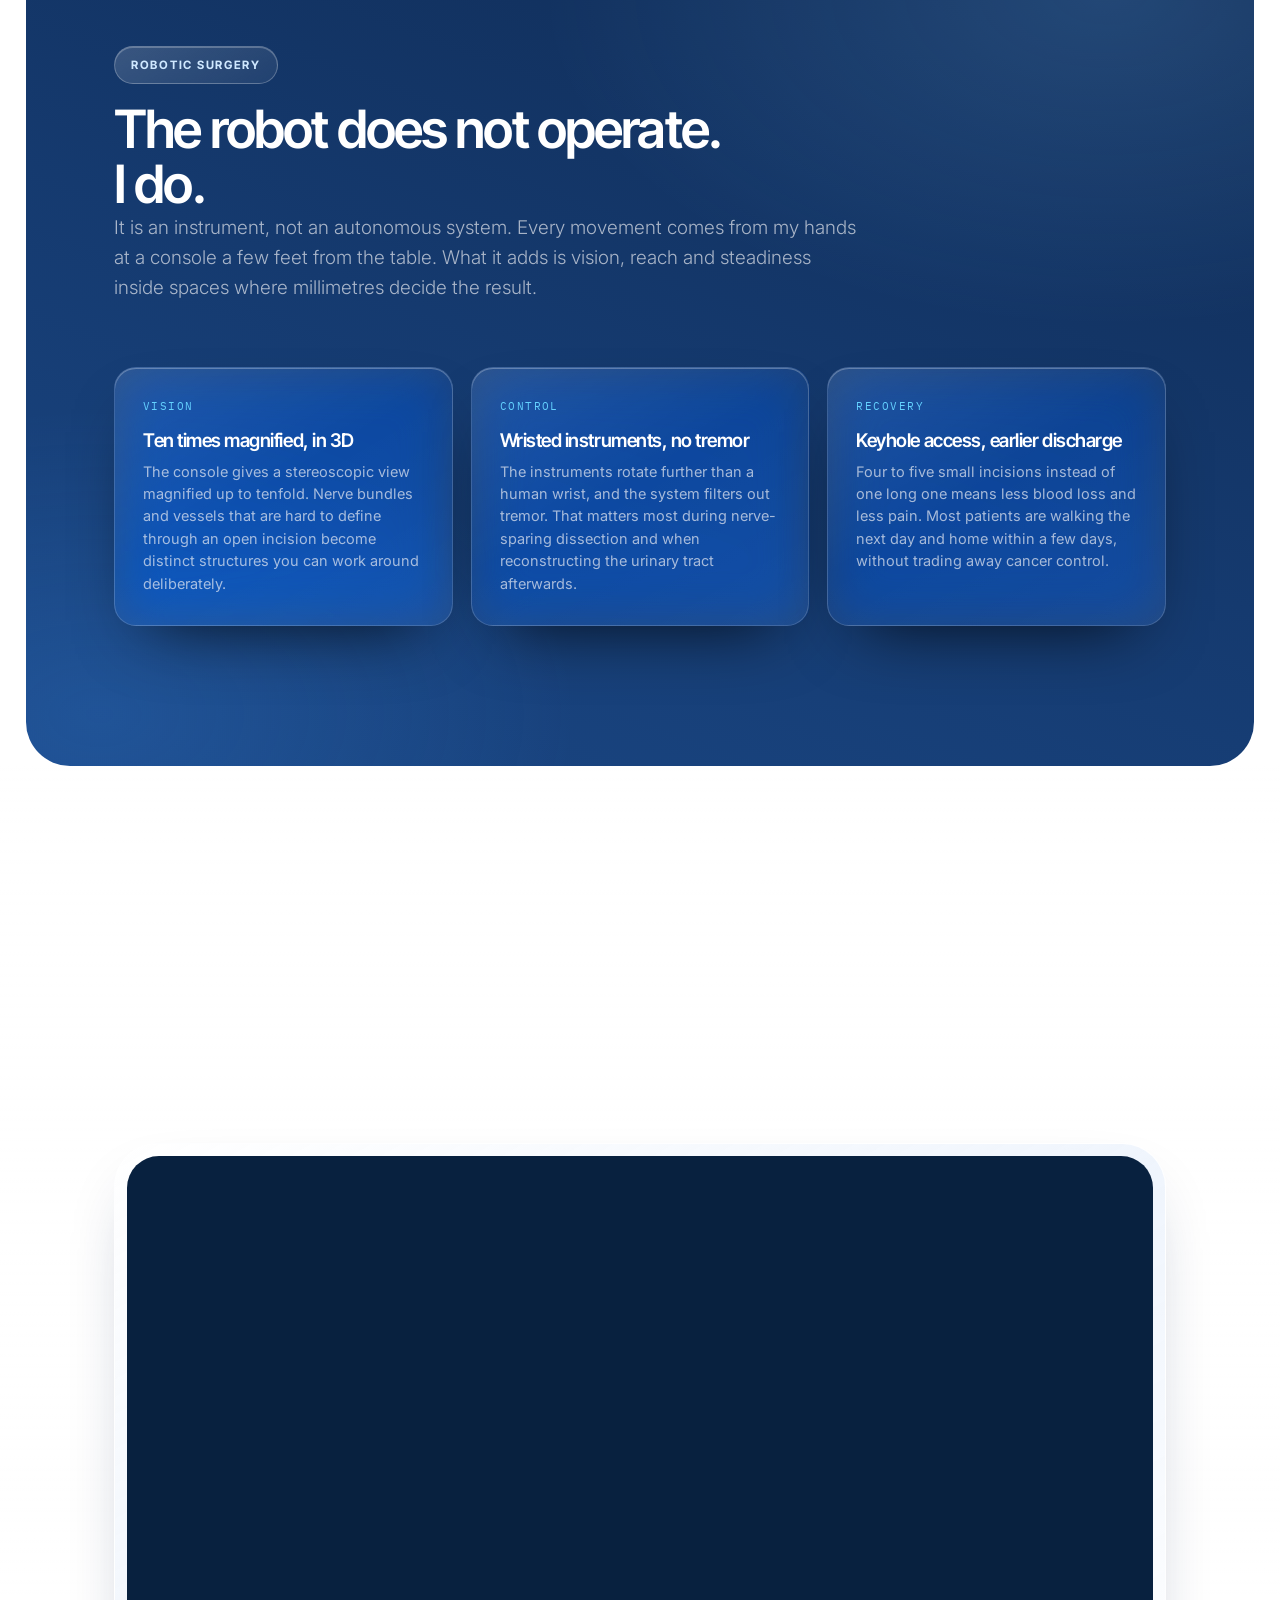
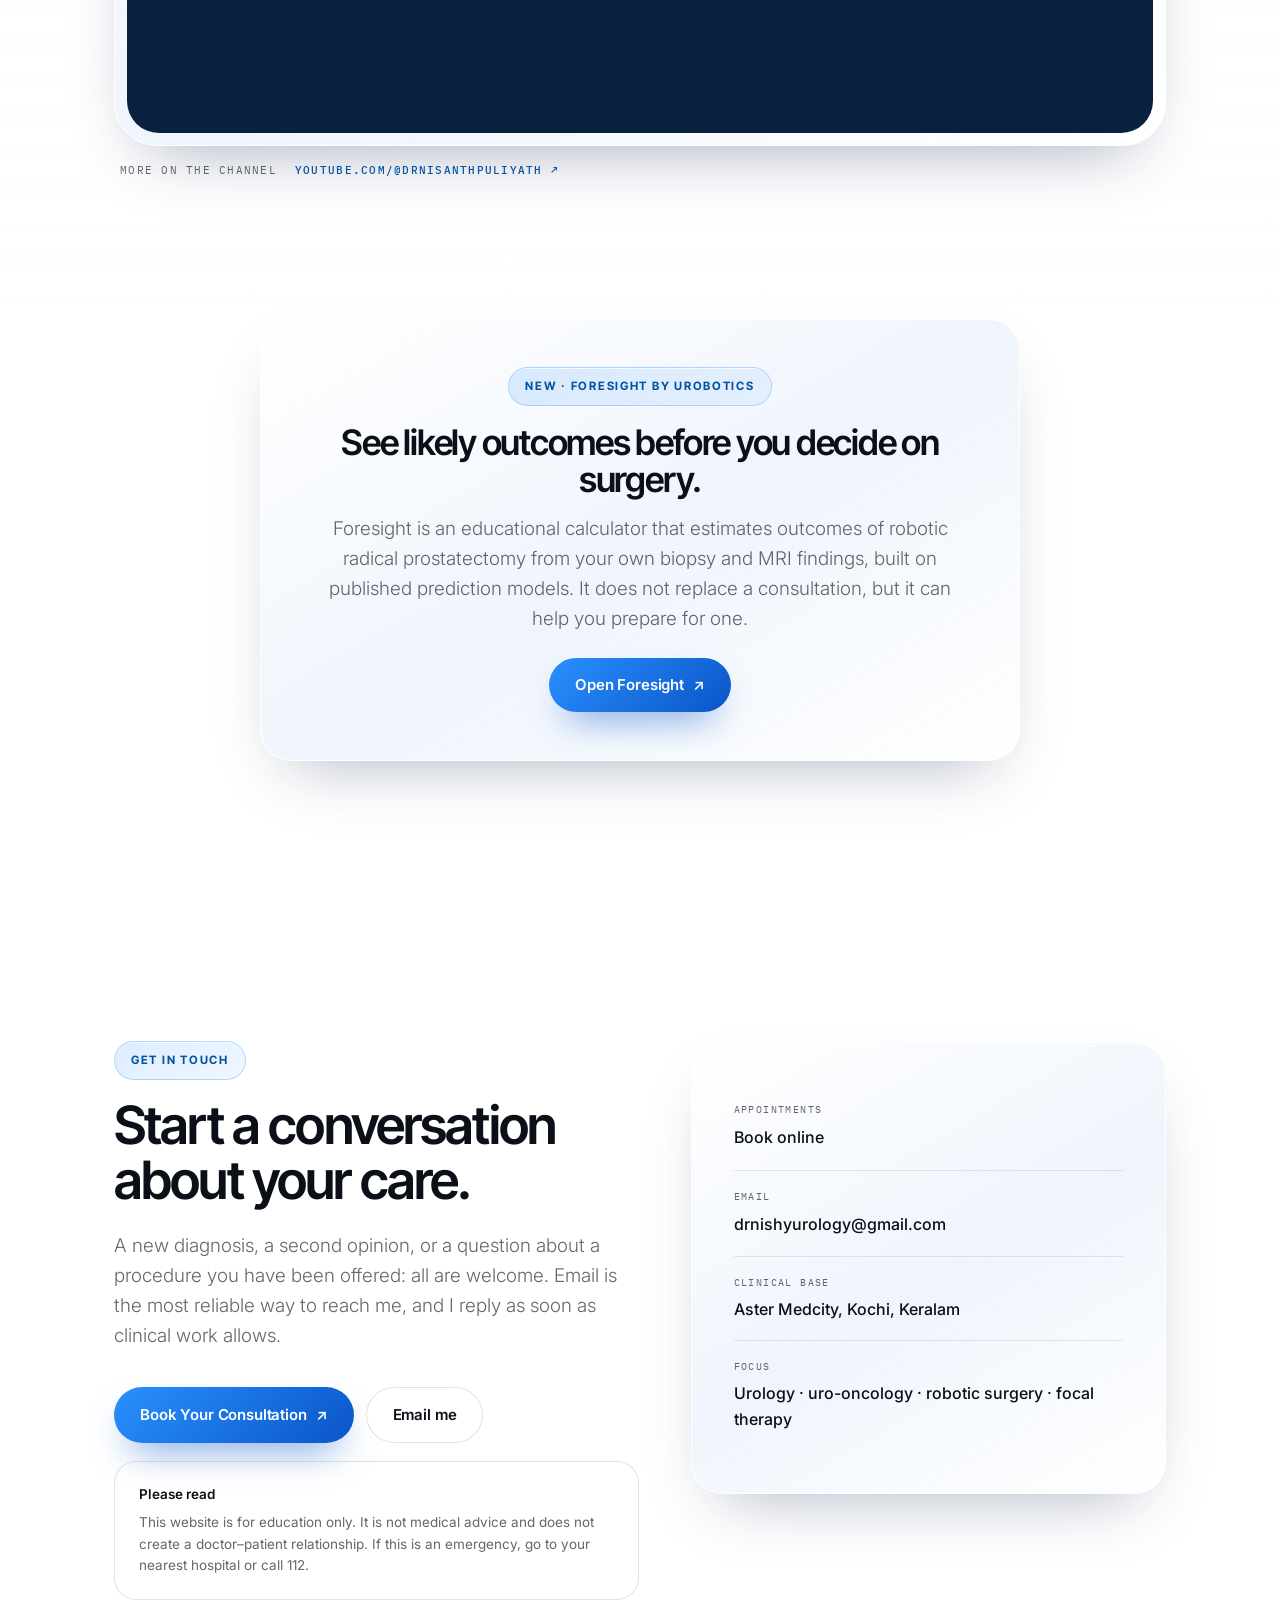
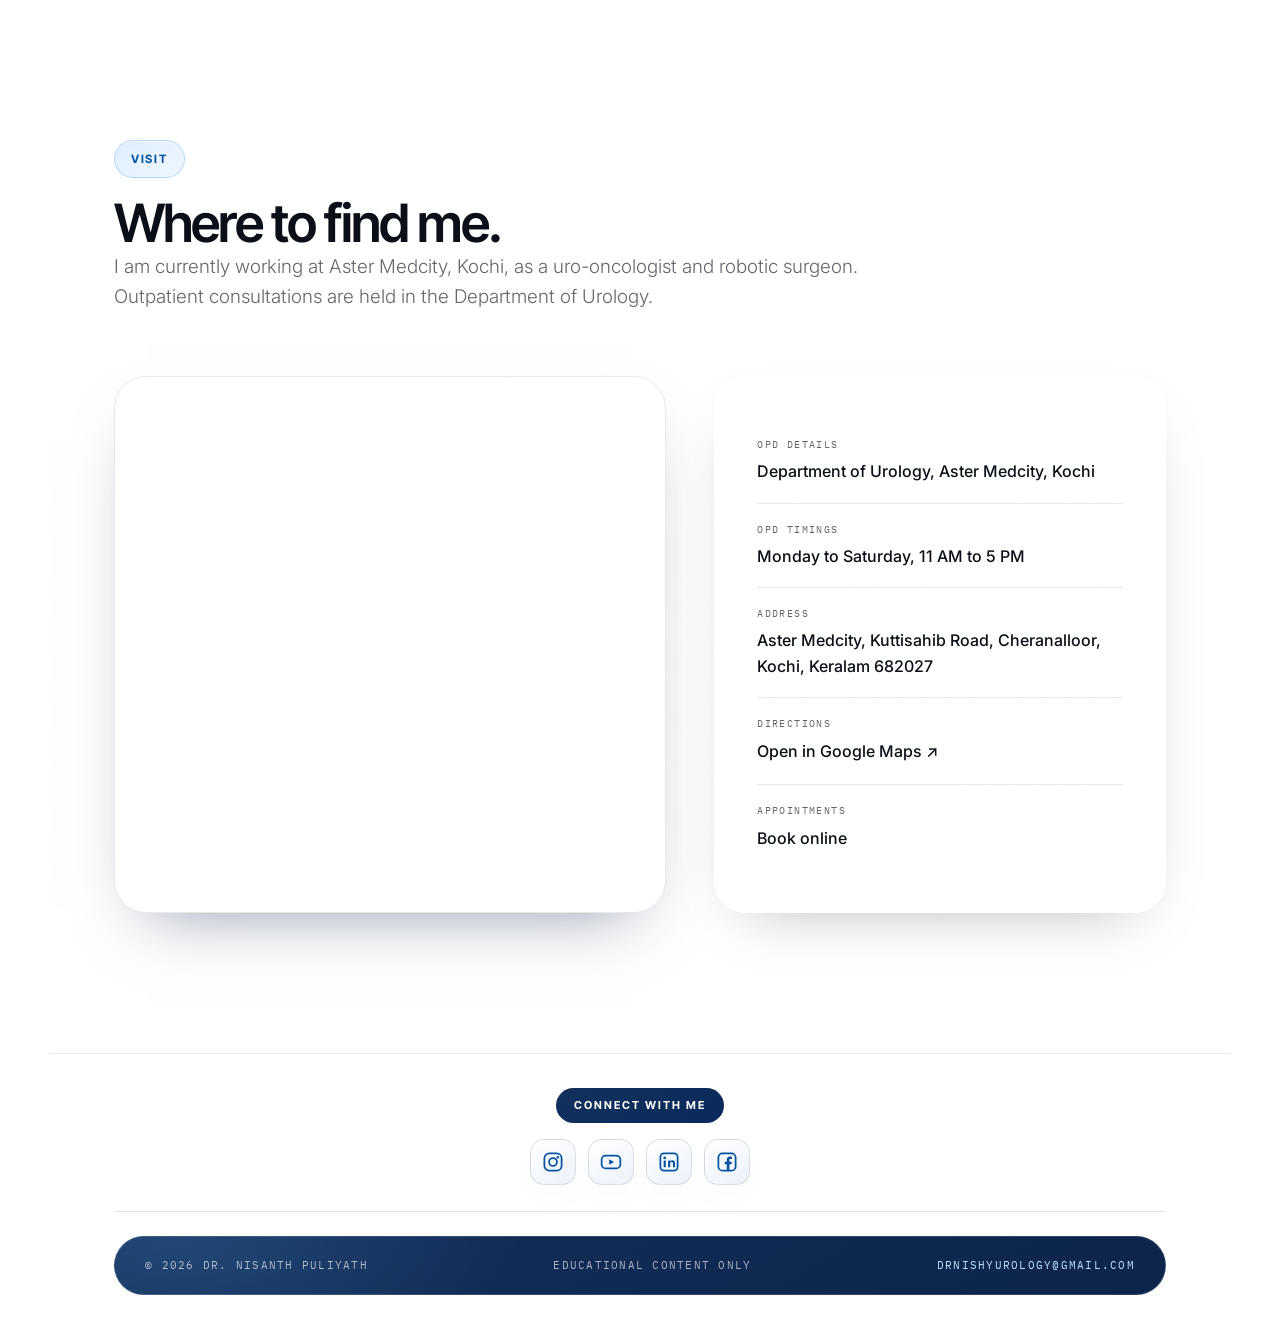
==== commit 4953ca0b: "SEO and E-E-A-T: author credentials, medical review line, richer structured data - Blog posts: bylin" ====
--- a/index.html
+++ b/index.html
@@ -3,27 +3,28 @@
 <head>
 <meta charset="UTF-8">
 <meta name="viewport" content="width=device-width, initial-scale=1.0">
-<title>Robotic Urologist in Kochi, Keralam | Dr. Nisanth Puliyath</title>
+<title>Dr. Nisanth Puliyath | Robotic Urologist in Kochi, Keralam</title>
 <meta name="description" content="Dr. Nisanth Puliyath is a robotic uro-oncologist and surgeon at Aster Medcity, Kochi, Keralam, treating prostate, kidney and bladder cancer with robotic surgery and focal therapy including HIFU, cryotherapy and NanoKnife (IRE).">
 <meta name="robots" content="index, follow, max-image-preview:large">
 <meta name="theme-color" content="#f4f7fb">
 <link rel="icon" type="image/png" href="images/favicon.png">
 <link rel="apple-touch-icon" href="images/favicon.png">
 <link rel="canonical" href="https://drnisanthpuliyathurologist.org/">
+<meta name="author" content="Dr. Nisanth Puliyath, MBBS, MS, MCh (Urology)">
 
 <meta name="geo.region" content="IN-KL">
 <meta name="geo.placename" content="Kochi, Keralam, India">
-<meta name="keywords" content="urologist in Kerala, robotic urologist India, robotic surgery Kerala, prostate cancer treatment Kerala, HIFU India, focal therapy prostate India, NanoKnife IRE prostate India, kidney cancer surgery Kerala, bladder cancer Kerala, uro-oncologist Kerala, urologist in Kochi, uro-oncologist Kochi, fusion biopsy in Kochi">
+<meta name="keywords" content="urologist in Kerala, robotic urologist India, robotic surgery Kerala, prostate cancer treatment Kerala, HIFU India, focal therapy prostate India, NanoKnife IRE prostate India, kidney cancer surgery Kerala, bladder cancer Kerala, uro-oncologist Kerala, urologist in Kochi, uro-oncologist Kochi, fusion biopsy in Kochi, Dr Nisanth Puliyath, Nisanth Puliyath urologist, Dr Nisanth P">
 
 <meta property="og:type" content="website">
 <meta property="og:locale" content="en_IN">
 <meta property="og:site_name" content="Dr. Nisanth Puliyath">
-<meta property="og:title" content="Robotic Urologist in Kochi, Keralam | Dr. Nisanth Puliyath">
+<meta property="og:title" content="Dr. Nisanth Puliyath | Robotic Urologist in Kochi, Keralam">
 <meta property="og:description" content="Robotic surgery and focal therapy for prostate, kidney and bladder cancer, in Kochi, Keralam.">
 <meta property="og:url" content="https://drnisanthpuliyathurologist.org/">
 <meta property="og:image" content="https://drnisanthpuliyathurologist.org/images/nishsitemain.PNG">
 <meta name="twitter:card" content="summary_large_image">
-<meta name="twitter:title" content="Robotic Urologist in Kochi, Keralam | Dr. Nisanth Puliyath">
+<meta name="twitter:title" content="Dr. Nisanth Puliyath | Robotic Urologist in Kochi, Keralam">
 <meta name="twitter:description" content="Robotic surgery and focal therapy for prostate, kidney and bladder cancer, in Kochi, Keralam.">
 <meta name="twitter:image" content="https://drnisanthpuliyathurologist.org/images/nishsitemain.PNG">
 <link rel="preconnect" href="https://fonts.googleapis.com">
@@ -1046,7 +1047,11 @@
   "@context": "https://schema.org",
   "@type": "Physician",
   "name": "Dr. Nisanth Puliyath",
-  "alternateName": "Dr. Nisanth P",
+  "alternateName": [
+    "Dr. Nisanth P",
+    "Dr. Nisanth Puliyath",
+    "Nisanth Puliyath"
+  ],
   "medicalSpecialty": "Urologic",
   "description": "Urologist specialising in robotic uro-oncology and focal therapy for prostate, kidney and bladder cancer, currently working at Aster Medcity, Kochi, Keralam, India.",
   "url": "https://drnisanthpuliyathurologist.org/",
@@ -1074,13 +1079,26 @@
   },
   "openingHoursSpecification": {
     "@type": "OpeningHoursSpecification",
-    "dayOfWeek": ["Monday", "Tuesday", "Wednesday", "Thursday", "Friday", "Saturday"],
+    "dayOfWeek": [
+      "Monday",
+      "Tuesday",
+      "Wednesday",
+      "Thursday",
+      "Friday",
+      "Saturday"
+    ],
     "opens": "11:00",
     "closes": "17:00"
   },
   "areaServed": [
-    { "@type": "State", "name": "Keralam" },
-    { "@type": "Country", "name": "India" }
+    {
+      "@type": "State",
+      "name": "Keralam"
+    },
+    {
+      "@type": "Country",
+      "name": "India"
+    }
   ],
   "knowsAbout": [
     "Robotic radical prostatectomy",
@@ -1096,21 +1114,60 @@
     "Adrenal surgery"
   ],
   "availableService": [
-    { "@type": "MedicalProcedure", "name": "Robotic radical prostatectomy" },
-    { "@type": "MedicalProcedure", "name": "Focal therapy (HIFU, cryotherapy and NanoKnife IRE)" },
-    { "@type": "MedicalProcedure", "name": "MRI-fusion and transperineal prostate biopsy" },
-    { "@type": "MedicalProcedure", "name": "Robotic partial and radical nephrectomy" },
-    { "@type": "MedicalProcedure", "name": "Robotic radical cystectomy" },
-    { "@type": "MedicalProcedure", "name": "Kidney transplant surgery" },
-    { "@type": "MedicalProcedure", "name": "Adrenal surgery (laparoscopic and robotic)" }
+    {
+      "@type": "MedicalProcedure",
+      "name": "Robotic radical prostatectomy"
+    },
+    {
+      "@type": "MedicalProcedure",
+      "name": "Focal therapy (HIFU, cryotherapy and NanoKnife IRE)"
+    },
+    {
+      "@type": "MedicalProcedure",
+      "name": "MRI-fusion and transperineal prostate biopsy"
+    },
+    {
+      "@type": "MedicalProcedure",
+      "name": "Robotic partial and radical nephrectomy"
+    },
+    {
+      "@type": "MedicalProcedure",
+      "name": "Robotic radical cystectomy"
+    },
+    {
+      "@type": "MedicalProcedure",
+      "name": "Kidney transplant surgery"
+    },
+    {
+      "@type": "MedicalProcedure",
+      "name": "Adrenal surgery (laparoscopic and robotic)"
+    }
   ],
   "alumniOf": [
-    { "@type": "CollegeOrUniversity", "name": "Government Medical College, Kozhikode" },
-    { "@type": "CollegeOrUniversity", "name": "All India Institute of Medical Sciences, Rishikesh" },
-    { "@type": "MedicalOrganization", "name": "Medanta, The Medicity" },
-    { "@type": "MedicalOrganization", "name": "Johns Hopkins Hospital" },
-    { "@type": "MedicalOrganization", "name": "University of California San Diego" },
-    { "@type": "MedicalOrganization", "name": "AdventHealth Orlando" }
+    {
+      "@type": "CollegeOrUniversity",
+      "name": "Government Medical College, Kozhikode"
+    },
+    {
+      "@type": "CollegeOrUniversity",
+      "name": "All India Institute of Medical Sciences, Rishikesh"
+    },
+    {
+      "@type": "MedicalOrganization",
+      "name": "Medanta, The Medicity"
+    },
+    {
+      "@type": "MedicalOrganization",
+      "name": "Johns Hopkins Hospital"
+    },
+    {
+      "@type": "MedicalOrganization",
+      "name": "University of California San Diego"
+    },
+    {
+      "@type": "MedicalOrganization",
+      "name": "AdventHealth Orlando"
+    }
   ],
   "potentialAction": {
     "@type": "ReserveAction",
@@ -1123,14 +1180,101 @@
         "http://schema.org/MobileWebPlatform"
       ]
     },
-    "result": { "@type": "Reservation", "name": "Urology consultation" }
+    "result": {
+      "@type": "Reservation",
+      "name": "Urology consultation"
+    }
   },
   "sameAs": [
-    "https://www.linkedin.com/in/dr-nisanth-puliyath-497b65133",
     "https://www.instagram.com/dr.nisanth.urologist",
-    "https://youtube.com/@drnisanthpuliyath",
-    "https://www.facebook.com/share/1D41VoBPns/",
-    "https://drtop.in/dr/NisanthPuliyath"
+    "https://www.youtube.com/@drnisanthpuliyath",
+    "https://www.linkedin.com/in/dr-nisanth-puliyath-497b65133/"
+  ],
+  "@id": "https://drnisanthpuliyathurologist.org/#physician",
+  "isAcceptingNewPatients": true,
+  "hasMap": "https://www.google.com/maps/search/?api=1&query=Aster+Medcity+Kochi",
+  "employee": {
+    "@id": "https://drnisanthpuliyathurologist.org/#person"
+  }
+}
+</script>
+<script type="application/ld+json">
+{
+  "@context": "https://schema.org",
+  "@graph": [
+    {
+      "@type": "Person",
+      "@id": "https://drnisanthpuliyathurologist.org/#person",
+      "name": "Dr. Nisanth Puliyath",
+      "alternateName": [
+        "Dr. Nisanth P",
+        "Nisanth Puliyath"
+      ],
+      "honorificPrefix": "Dr.",
+      "honorificSuffix": "MBBS, MS, MCh (Urology)",
+      "url": "https://drnisanthpuliyathurologist.org/",
+      "image": "https://drnisanthpuliyathurologist.org/images/nishsitemain.PNG",
+      "jobTitle": "Uro-Oncologist and Robotic Surgeon",
+      "worksFor": {
+        "@type": "Hospital",
+        "name": "Aster Medcity, Kochi"
+      },
+      "alumniOf": [
+        {
+          "@type": "CollegeOrUniversity",
+          "name": "Government Medical College, Kozhikode"
+        },
+        {
+          "@type": "CollegeOrUniversity",
+          "name": "All India Institute of Medical Sciences, Rishikesh"
+        }
+      ],
+      "hasCredential": [
+        {
+          "@type": "EducationalOccupationalCredential",
+          "credentialCategory": "degree",
+          "name": "MBBS"
+        },
+        {
+          "@type": "EducationalOccupationalCredential",
+          "credentialCategory": "degree",
+          "name": "MS General Surgery"
+        },
+        {
+          "@type": "EducationalOccupationalCredential",
+          "credentialCategory": "degree",
+          "name": "MCh Urology"
+        }
+      ],
+      "knowsAbout": [
+        "Urology",
+        "Uro-oncology",
+        "Robotic prostatectomy",
+        "MRI fusion prostate biopsy",
+        "Transperineal prostate biopsy",
+        "Focal therapy for prostate cancer",
+        "Kidney cancer",
+        "Bladder cancer"
+      ],
+      "sameAs": [
+        "https://www.instagram.com/dr.nisanth.urologist",
+        "https://www.youtube.com/@drnisanthpuliyath",
+        "https://www.linkedin.com/in/dr-nisanth-puliyath-497b65133/"
+      ],
+      "description": "Uro-oncologist and robotic surgeon at Aster Medcity, Kochi, Keralam, treating prostate, kidney and bladder cancer with robotic surgery and focal therapy.",
+      "mainEntityOfPage": "https://drnisanthpuliyathurologist.org/"
+    },
+    {
+      "@type": "WebSite",
+      "@id": "https://drnisanthpuliyathurologist.org/#website",
+      "url": "https://drnisanthpuliyathurologist.org/",
+      "name": "Dr. Nisanth Puliyath",
+      "alternateName": "Dr. Nisanth Puliyath, Robotic Urologist in Kochi",
+      "inLanguage": "en-IN",
+      "publisher": {
+        "@id": "https://drnisanthpuliyathurologist.org/#person"
+      }
+    }
   ]
 }
 </script>
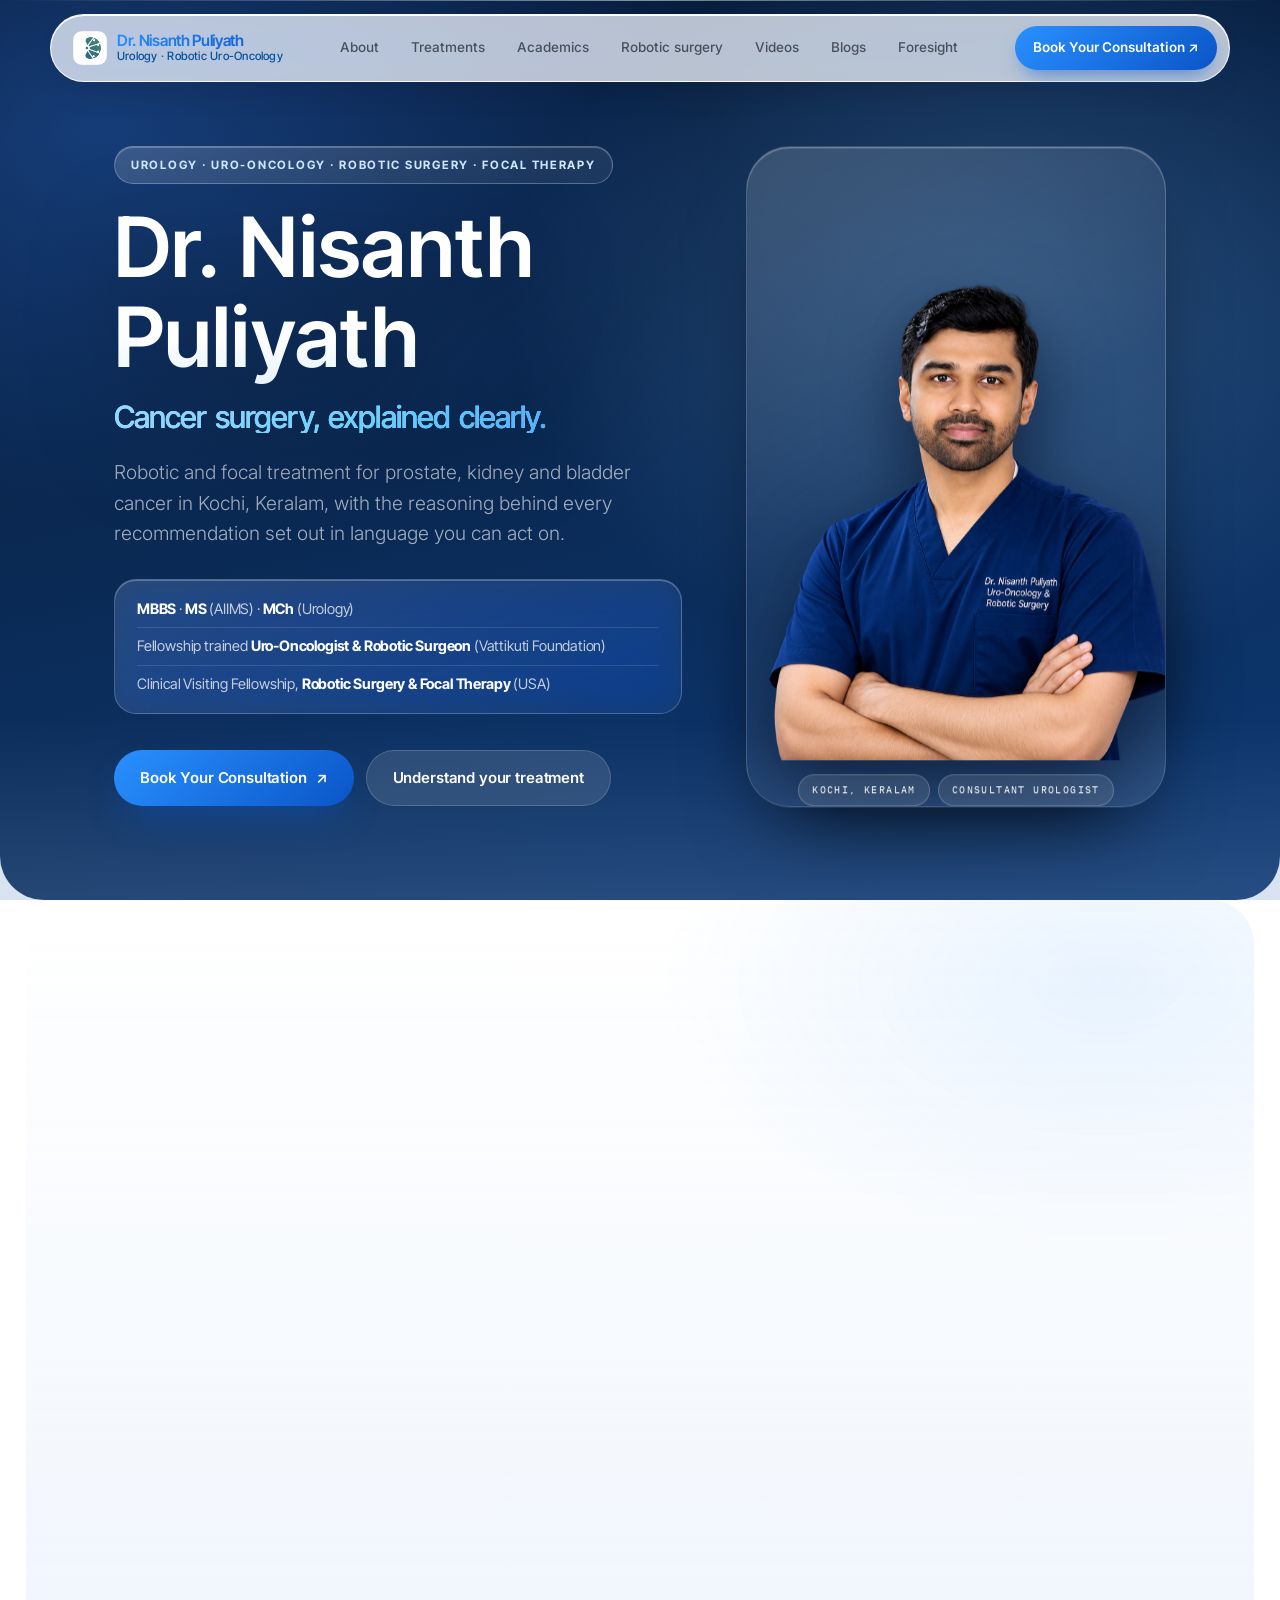
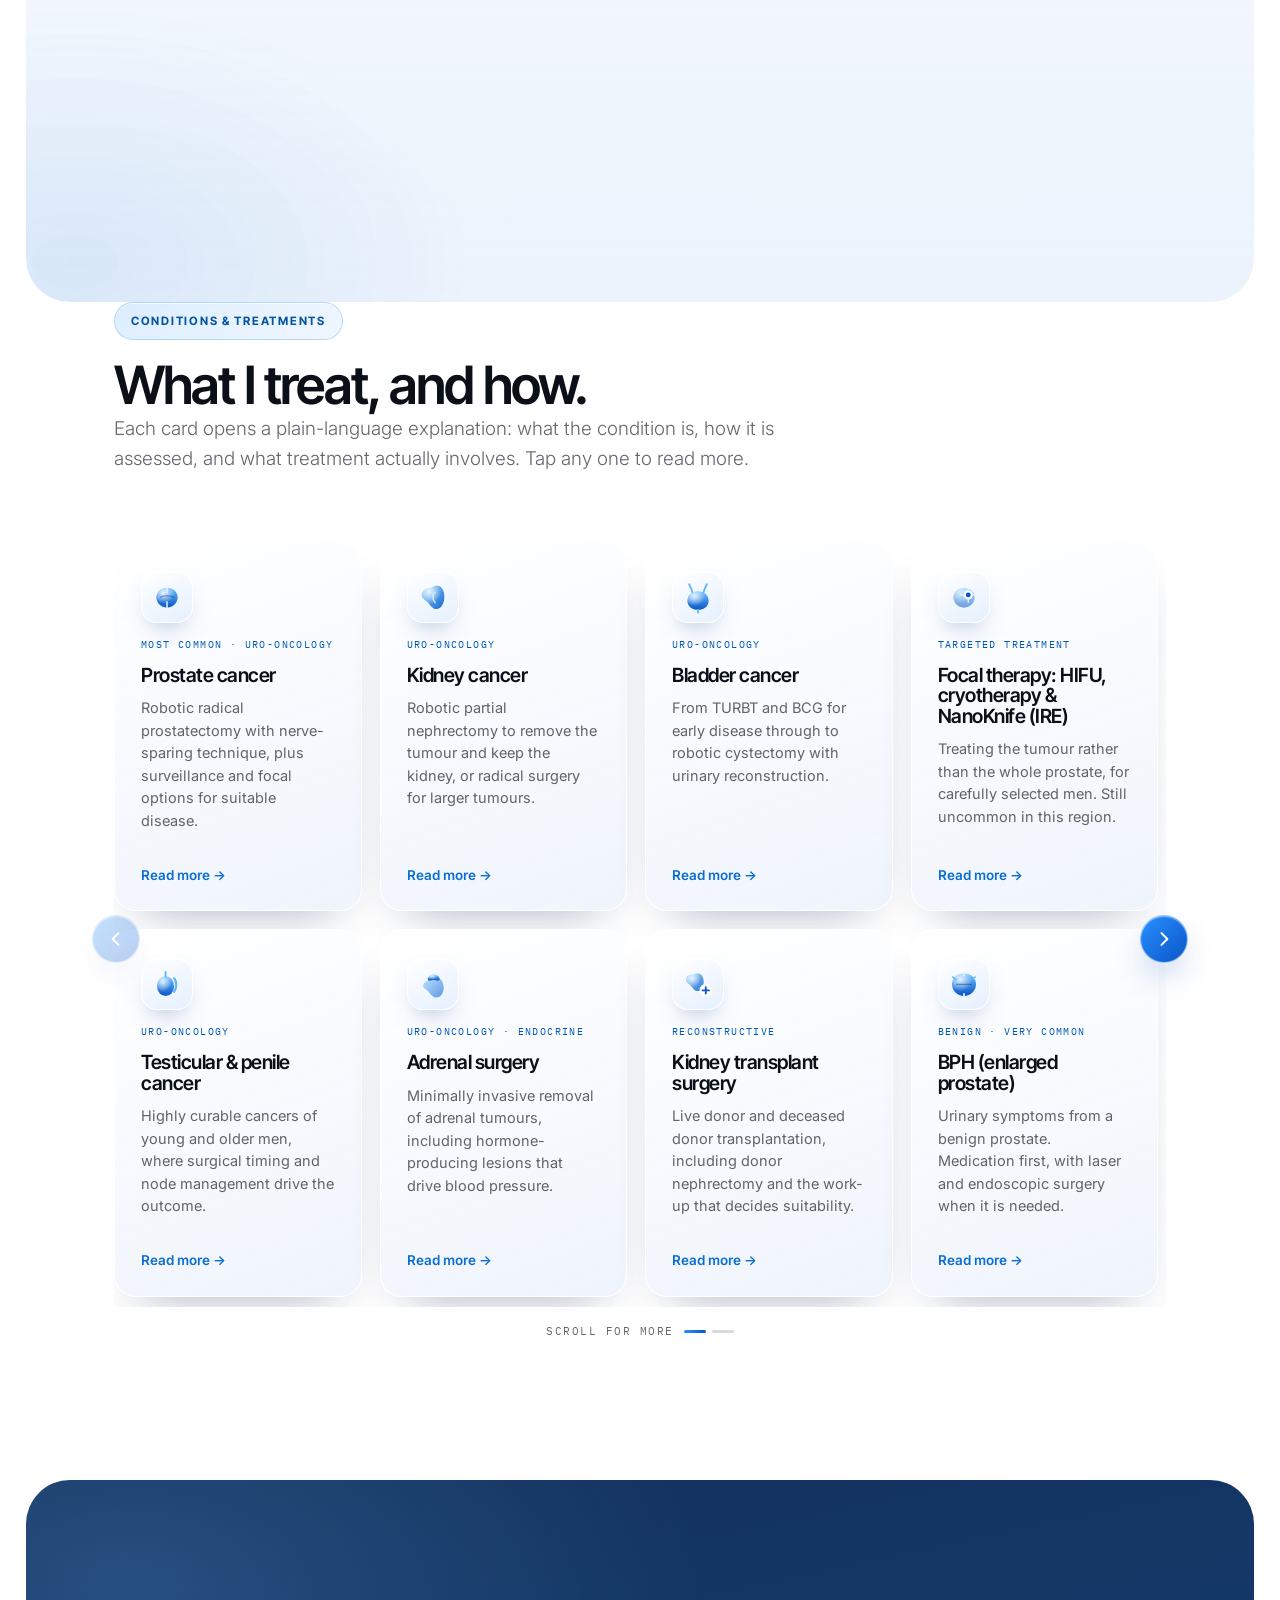
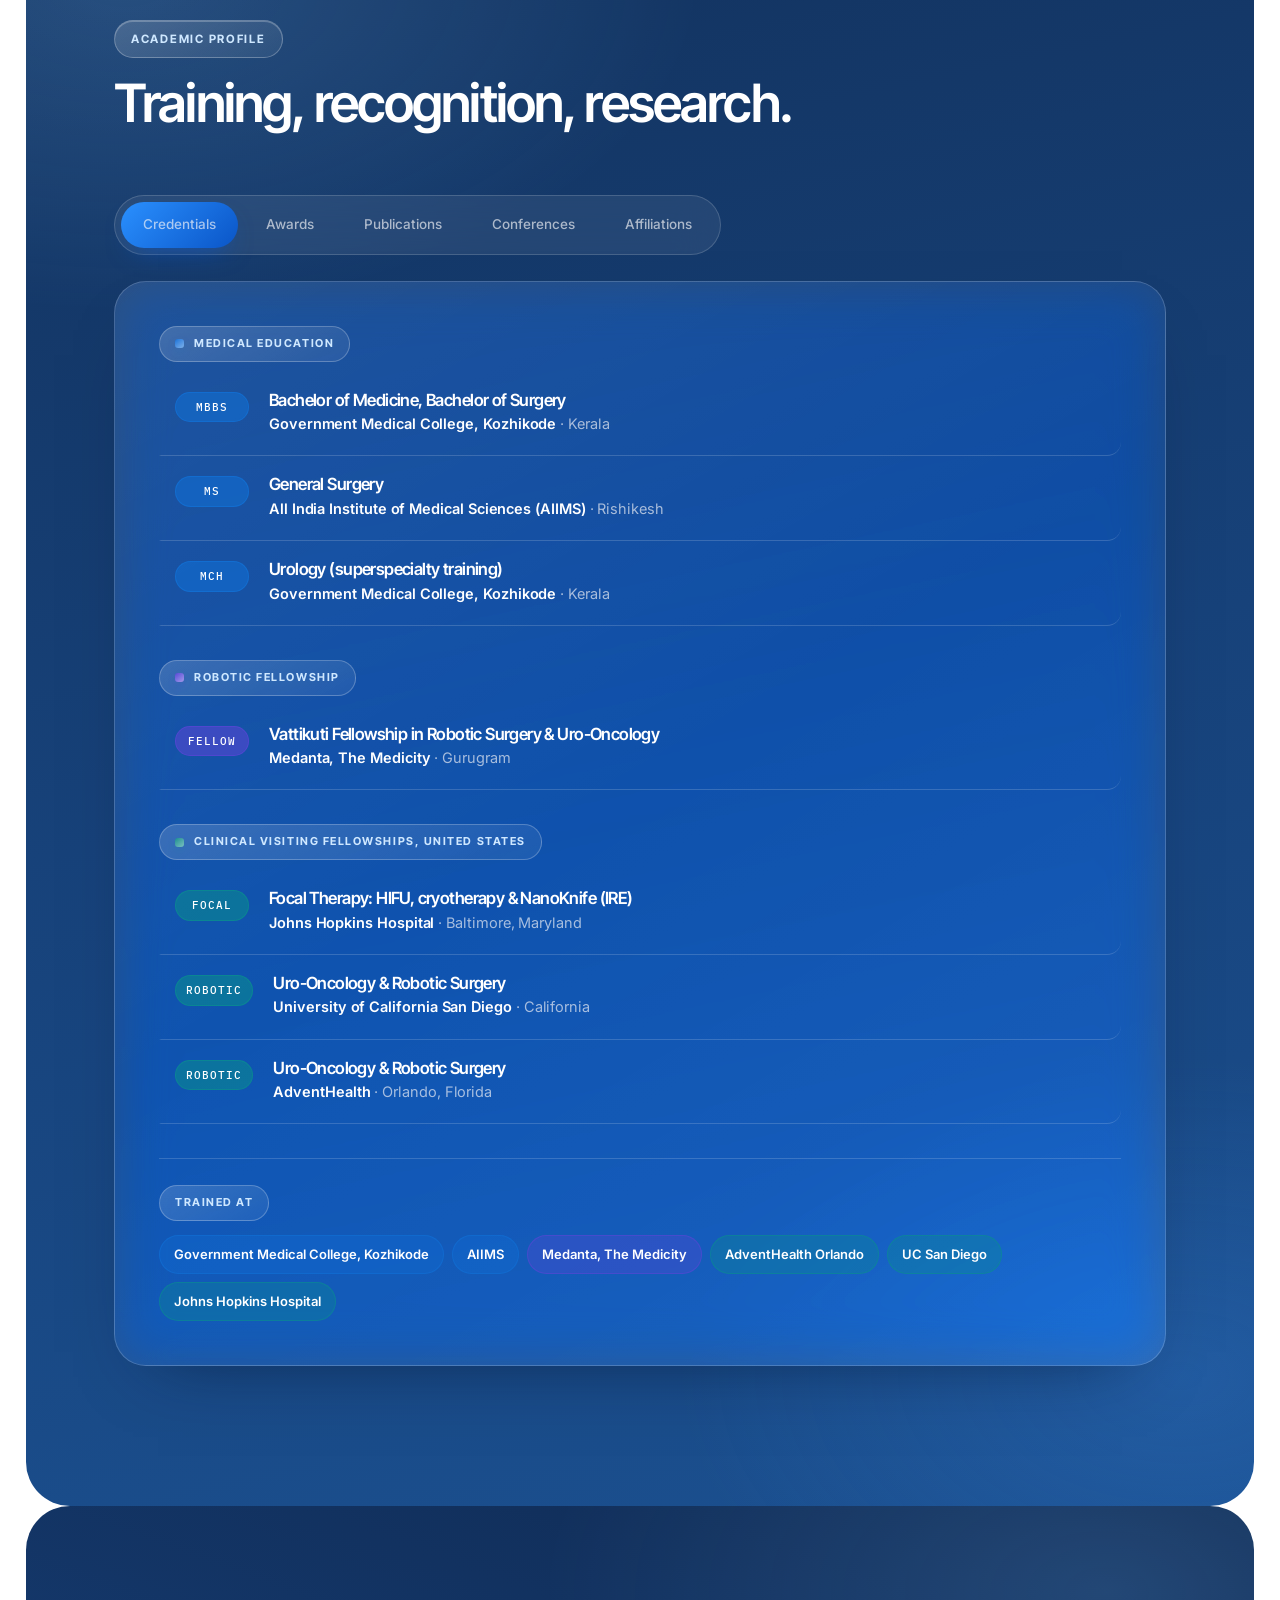
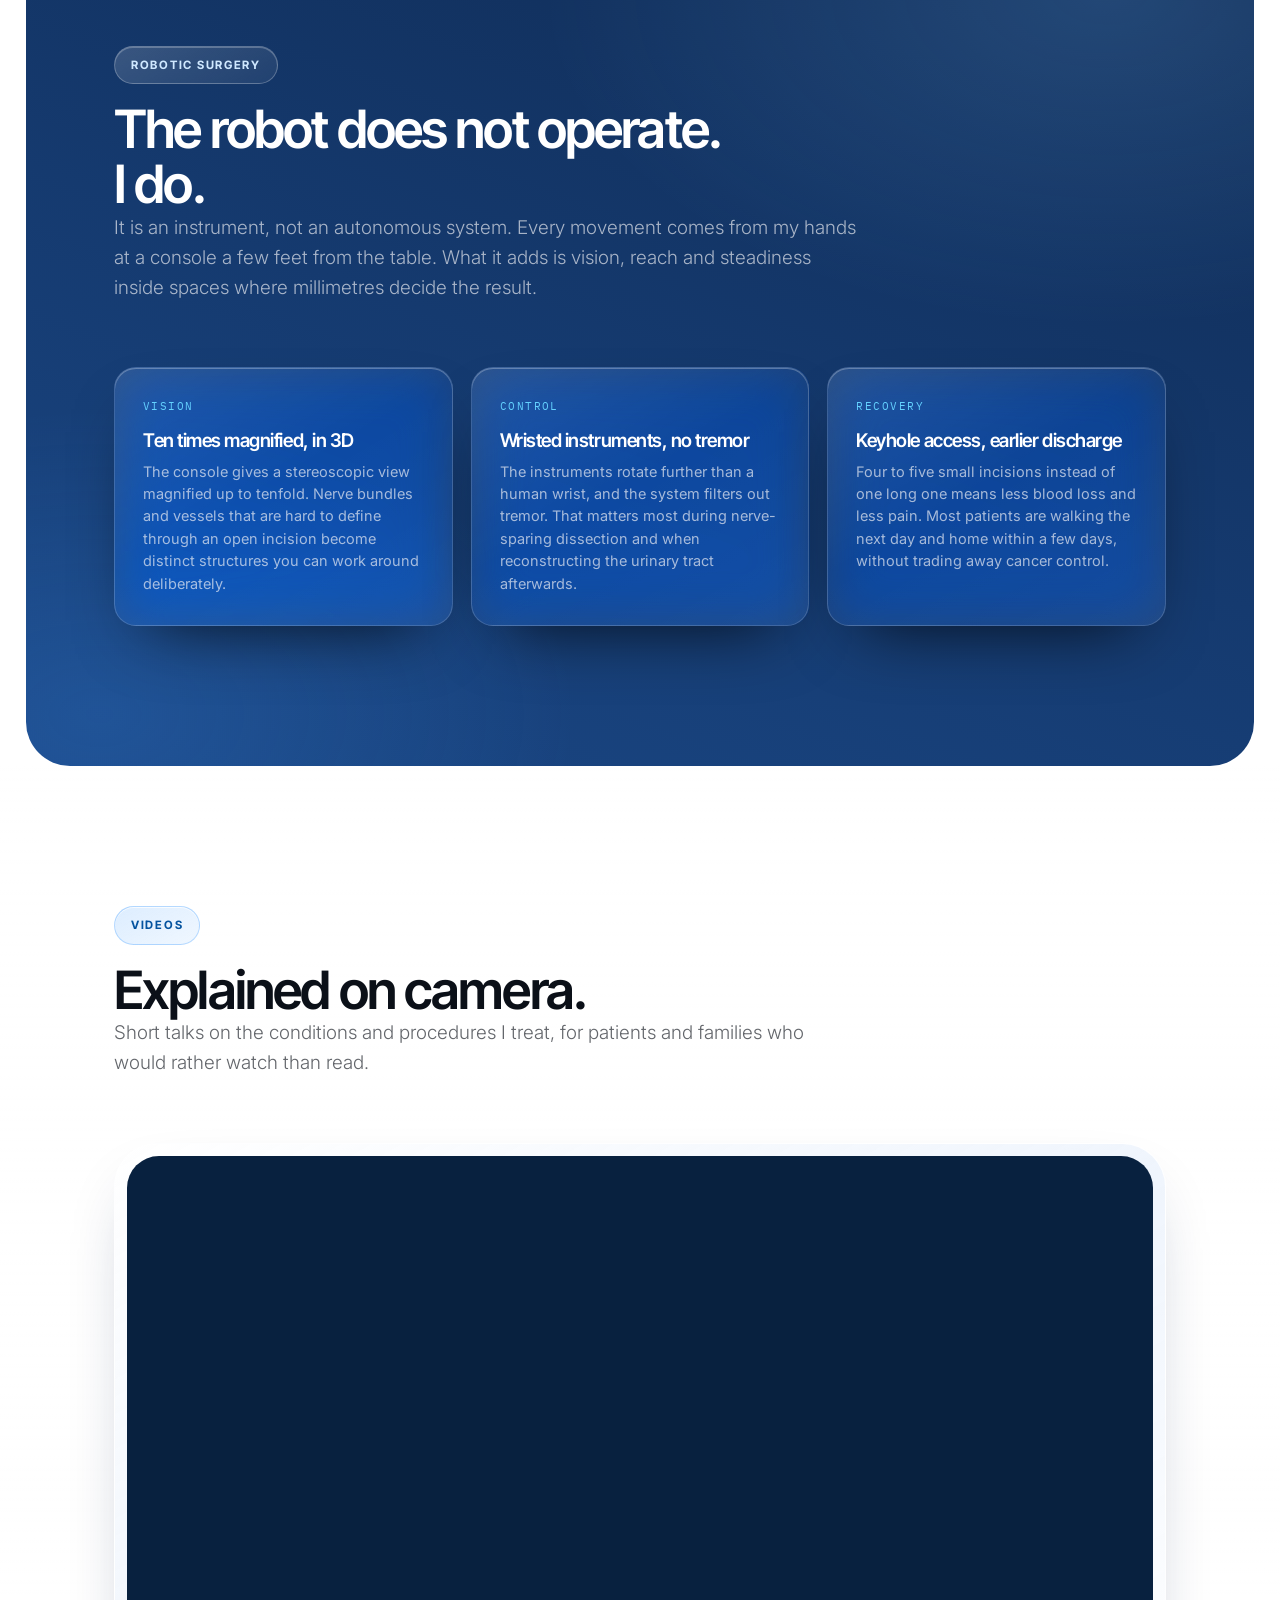
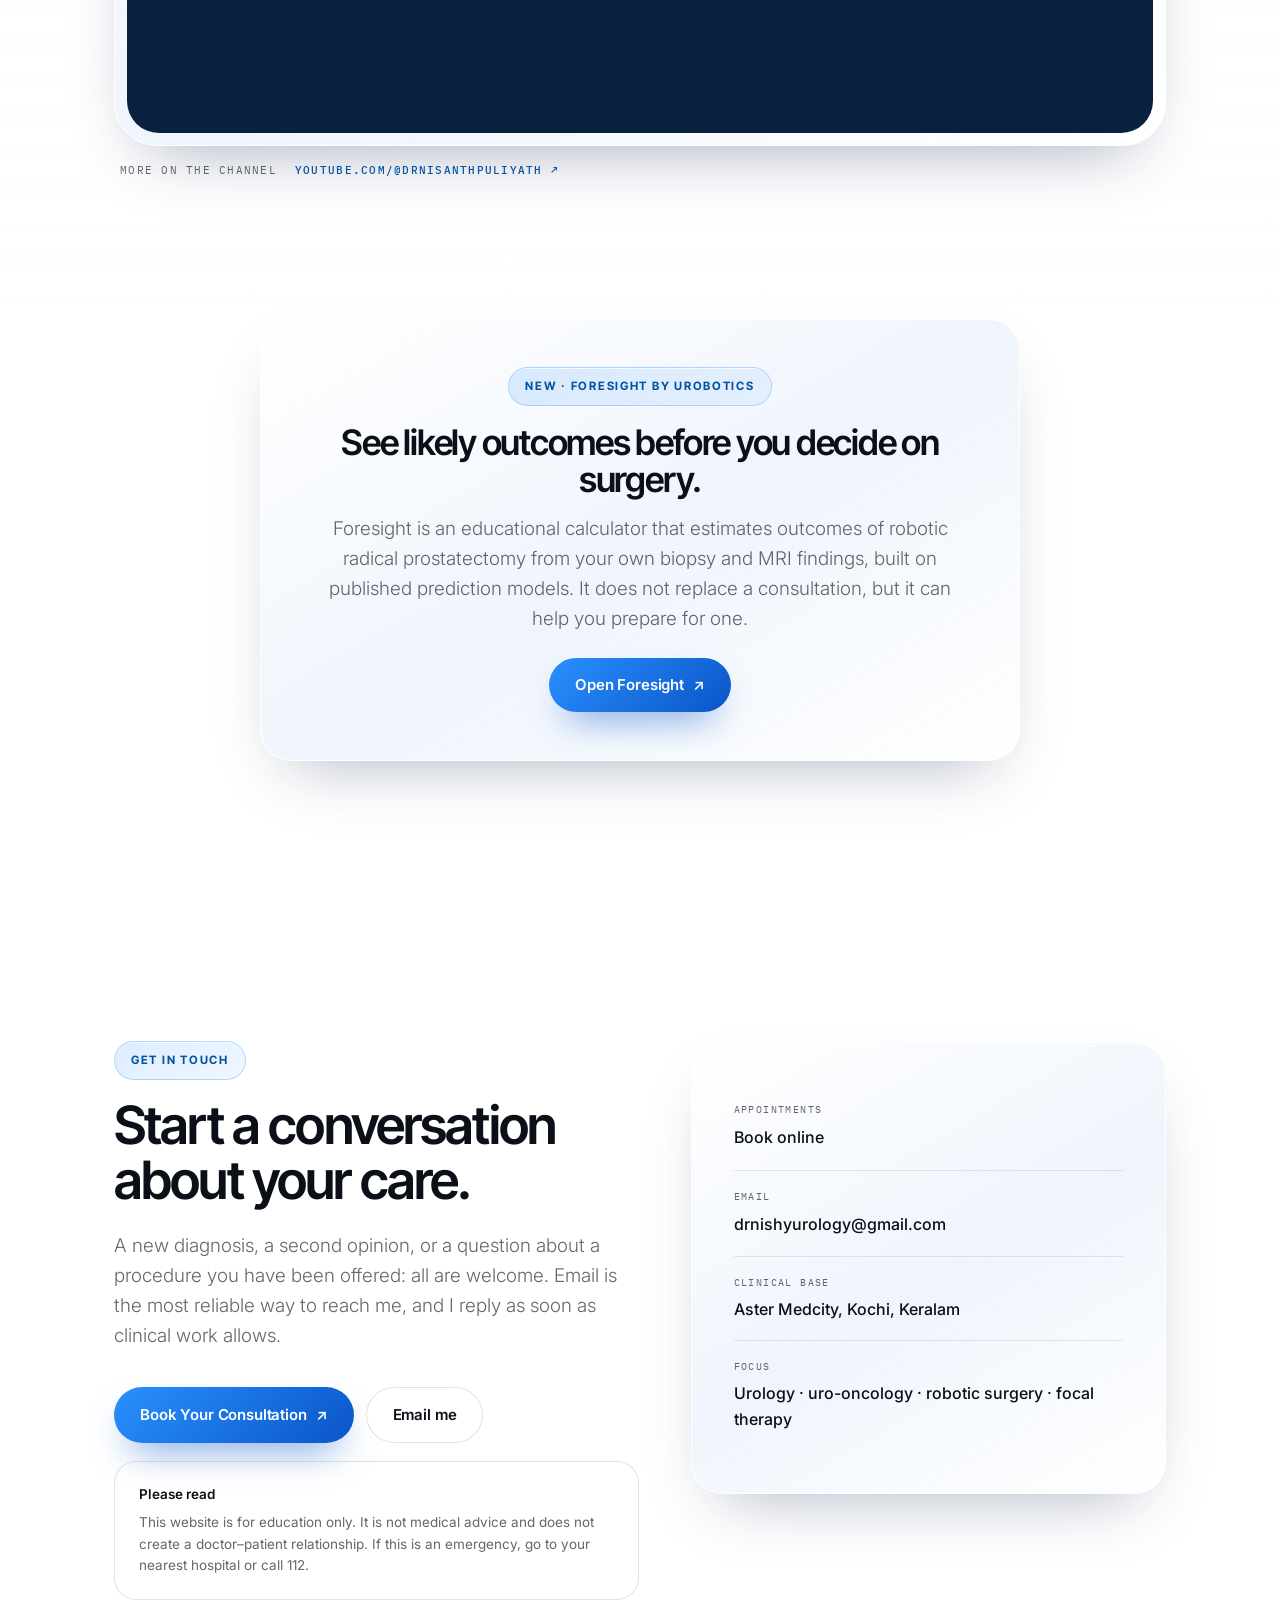
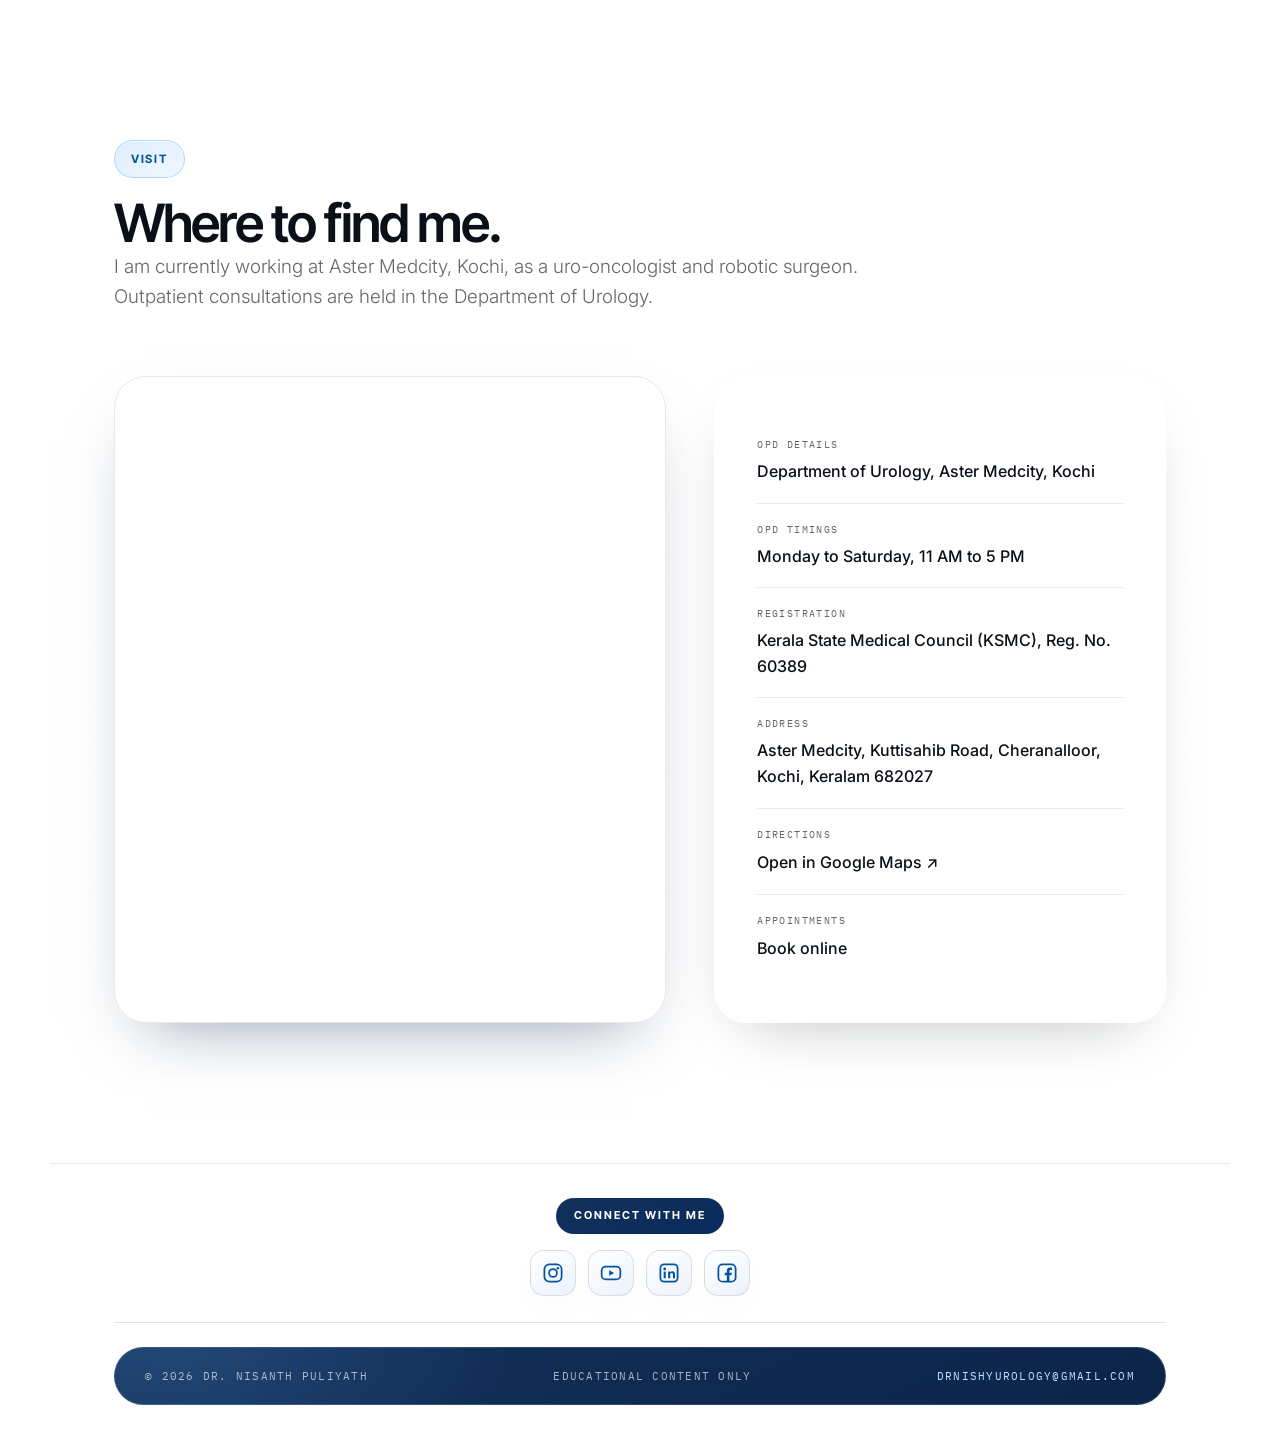
==== commit 7cee109e: "Add KSMC registration number to author boxes, OPD section and schema Co-Authored-By: Claude Sonnet 5" ====
--- a/index.html
+++ b/index.html
@@ -1244,6 +1244,16 @@
           "@type": "EducationalOccupationalCredential",
           "credentialCategory": "degree",
           "name": "MCh Urology"
+        },
+        {
+          "@type": "EducationalOccupationalCredential",
+          "credentialCategory": "license",
+          "name": "Medical registration, Kerala State Medical Council (KSMC)",
+          "identifier": "60389",
+          "recognizedBy": {
+            "@type": "Organization",
+            "name": "Kerala State Medical Council"
+          }
         }
       ],
       "knowsAbout": [
@@ -1964,6 +1974,7 @@
       <div class="info glass-light">
         <div class="info-row"><span>OPD details</span><p>Department of Urology, Aster Medcity, Kochi</p></div>
         <div class="info-row"><span>OPD timings</span><p>Monday to Saturday, 11 AM to 5 PM</p></div>
+        <div class="info-row"><span>Registration</span><p>Kerala State Medical Council (KSMC), Reg. No. 60389</p></div>
         <div class="info-row"><span>Address</span><p>Aster Medcity, Kuttisahib Road, Cheranalloor, Kochi, Keralam 682027</p></div>
         <div class="info-row"><span>Directions</span><a href="https://www.google.com/maps/search/?api=1&amp;query=Aster+Medcity+Kochi" target="_blank" rel="noopener">Open in Google Maps &#8599;</a></div>
         <div class="info-row"><span>Appointments</span><a href="https://drtop.in/dr/NisanthPuliyath" target="_blank" rel="noopener">Book online</a></div>
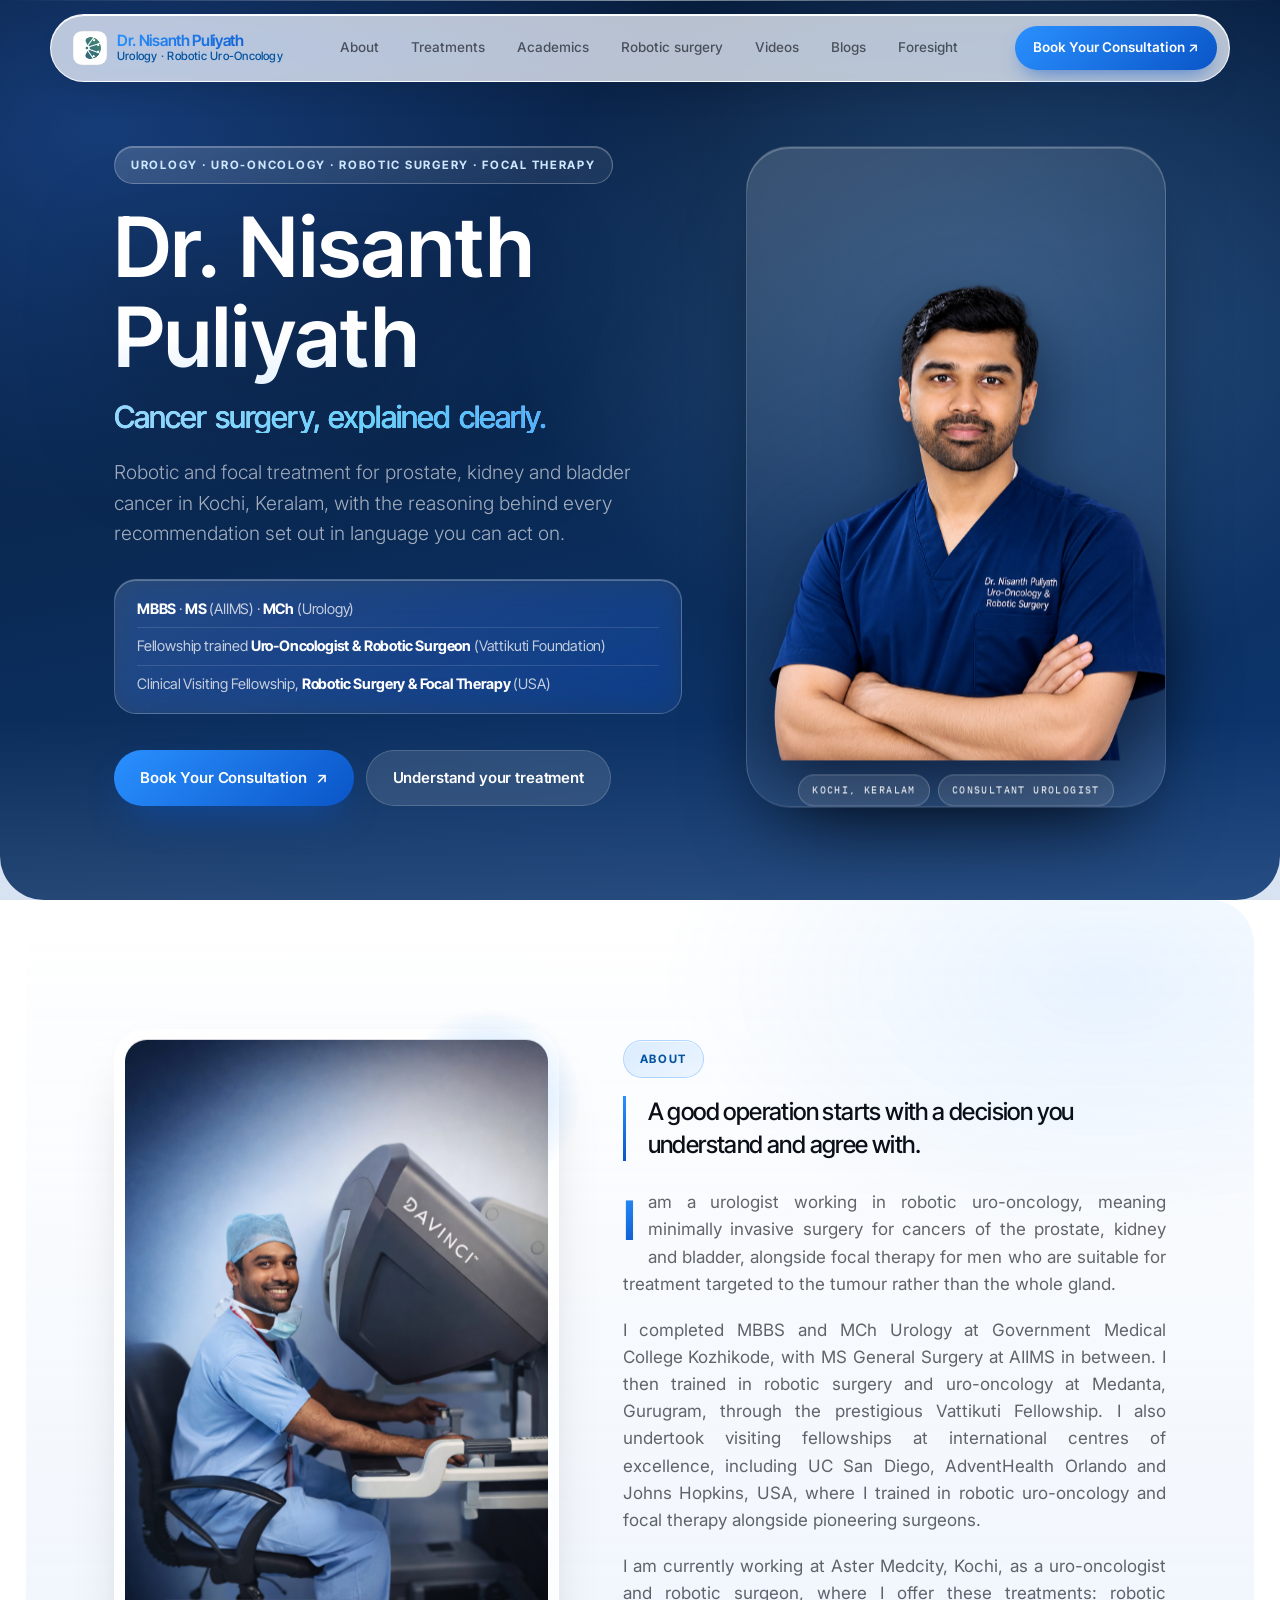
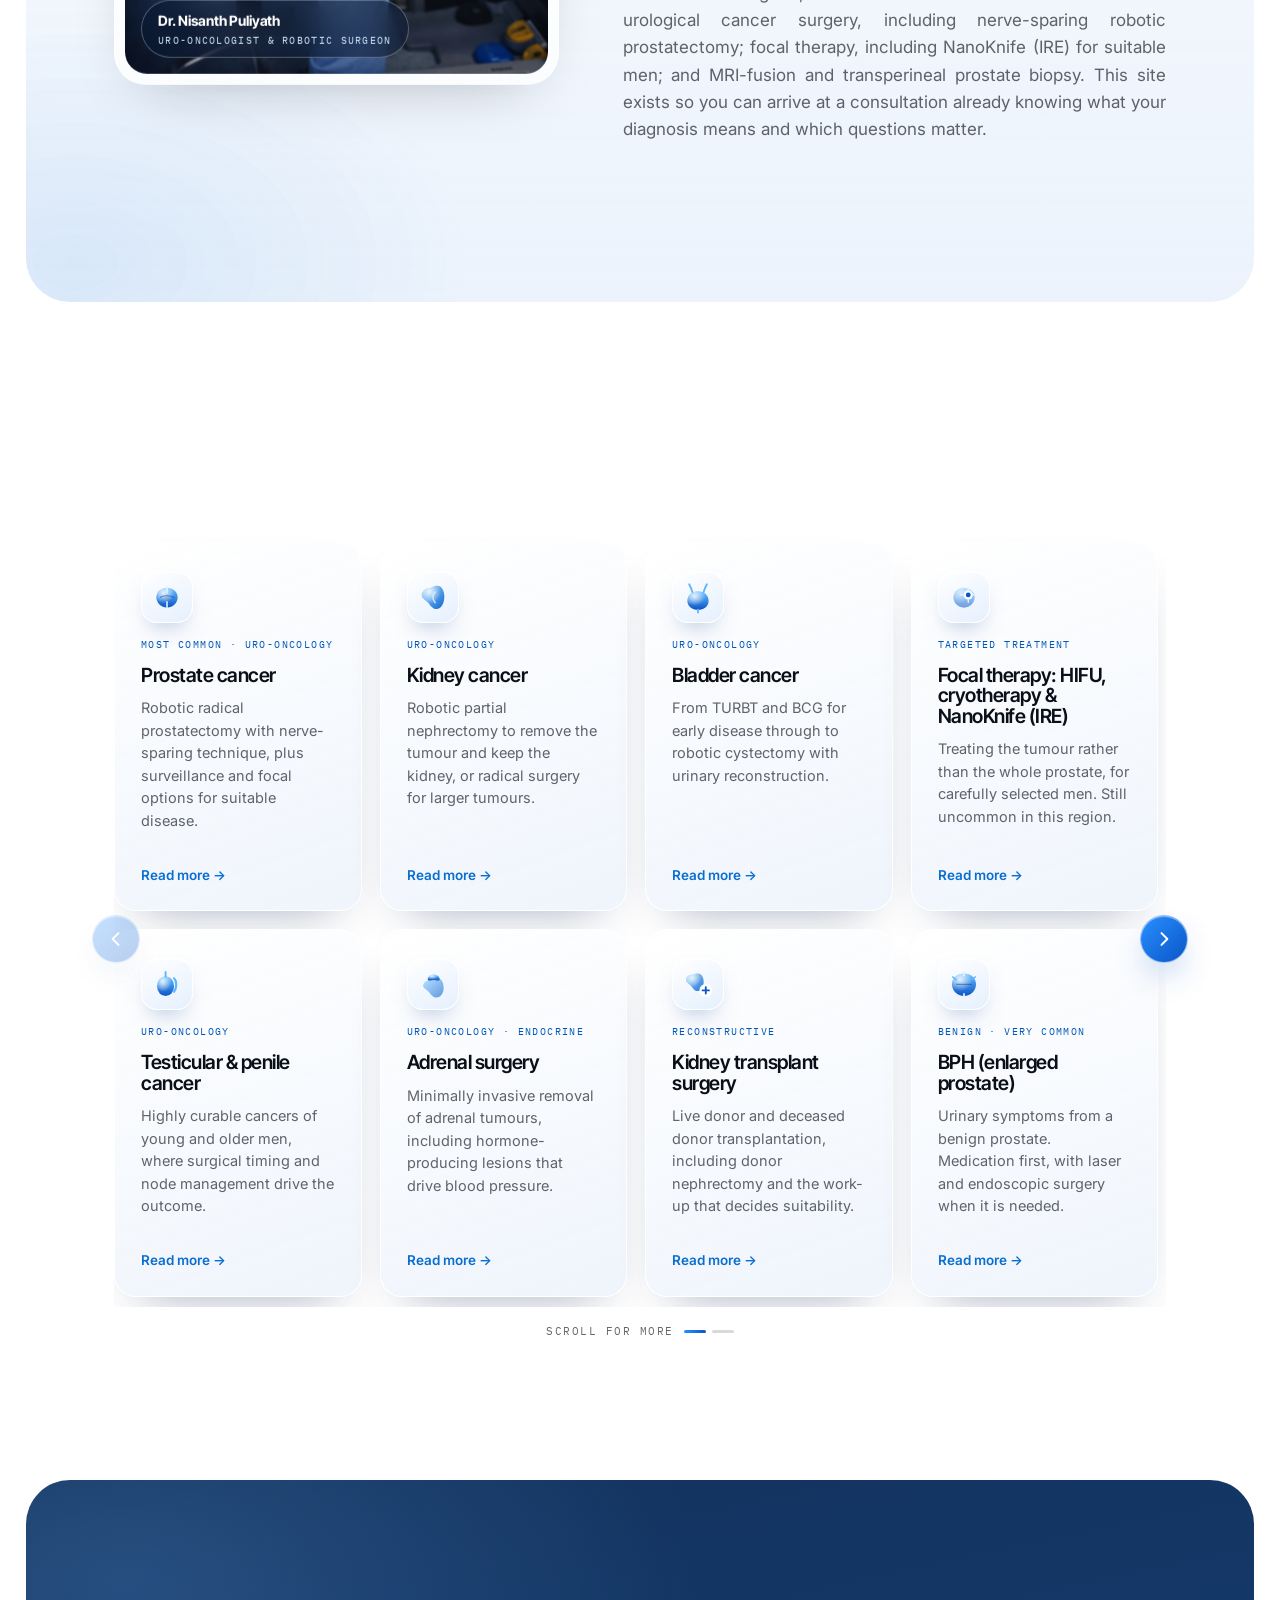
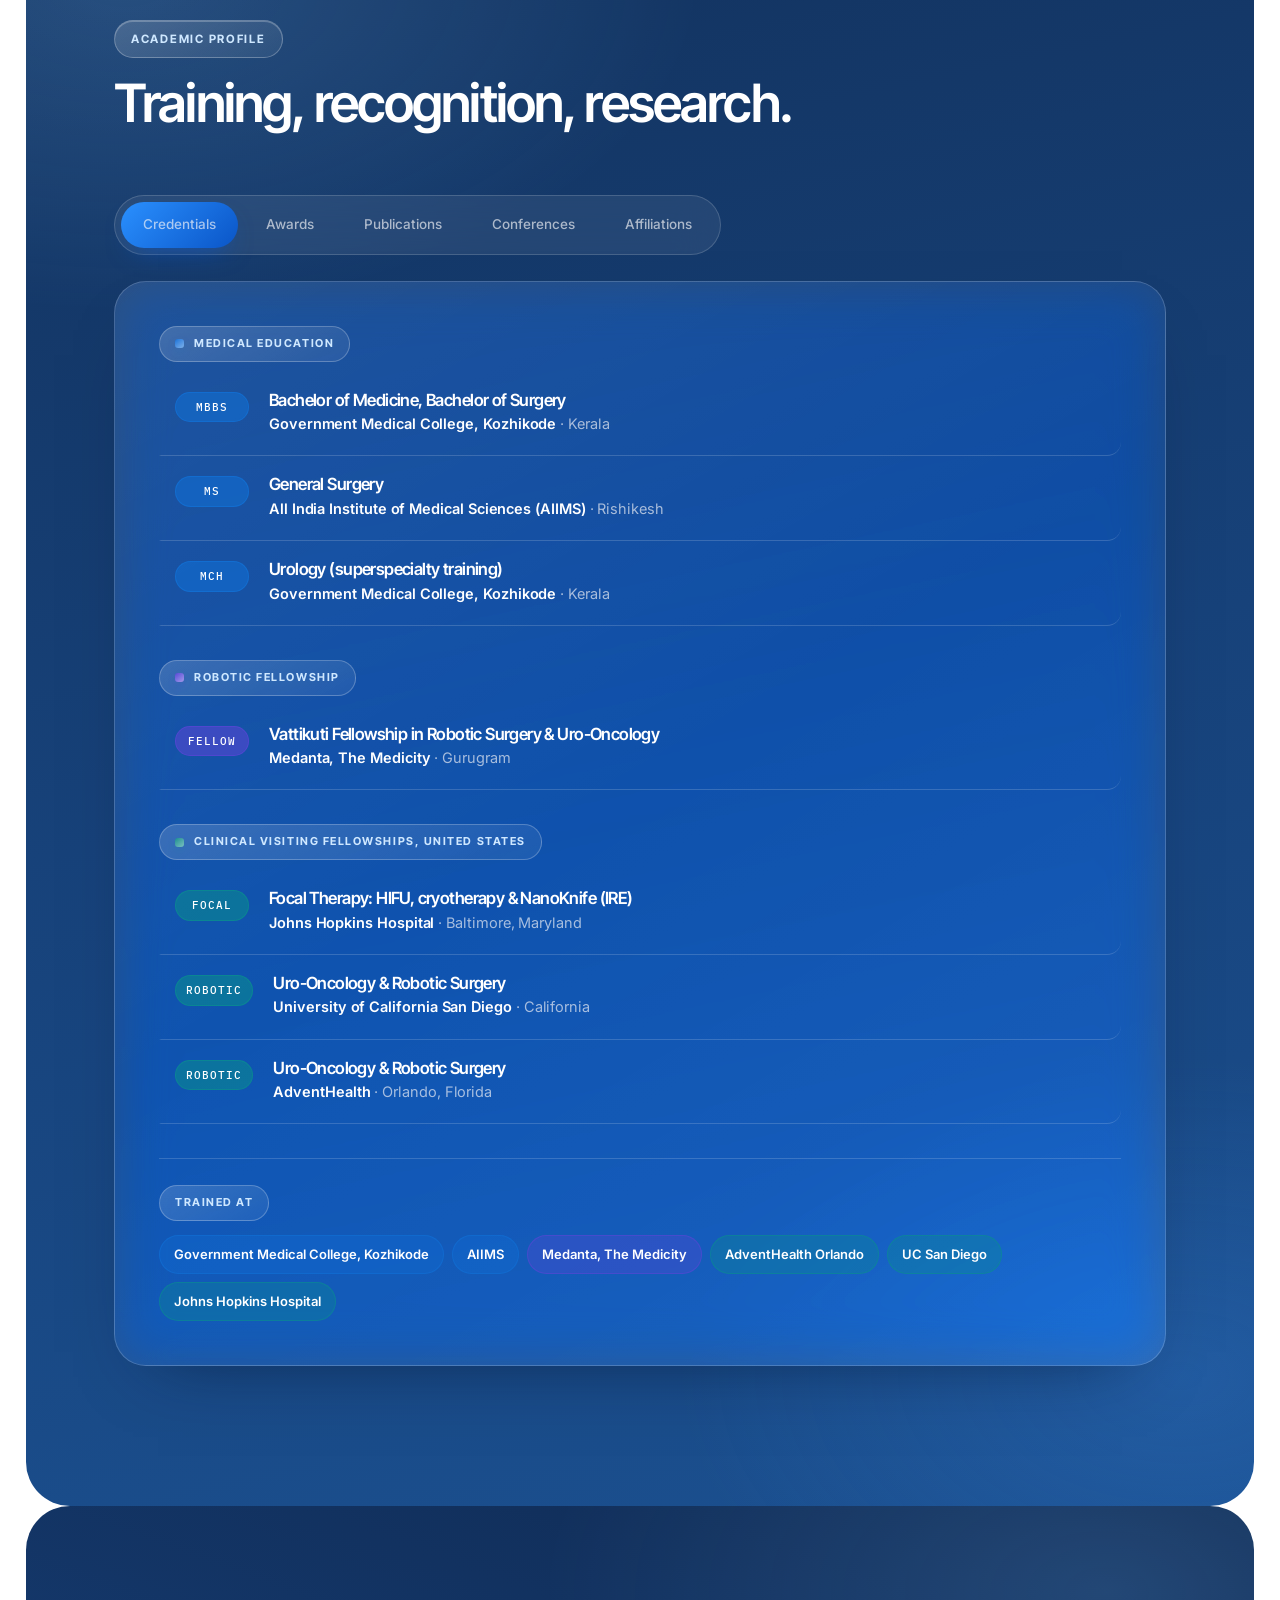
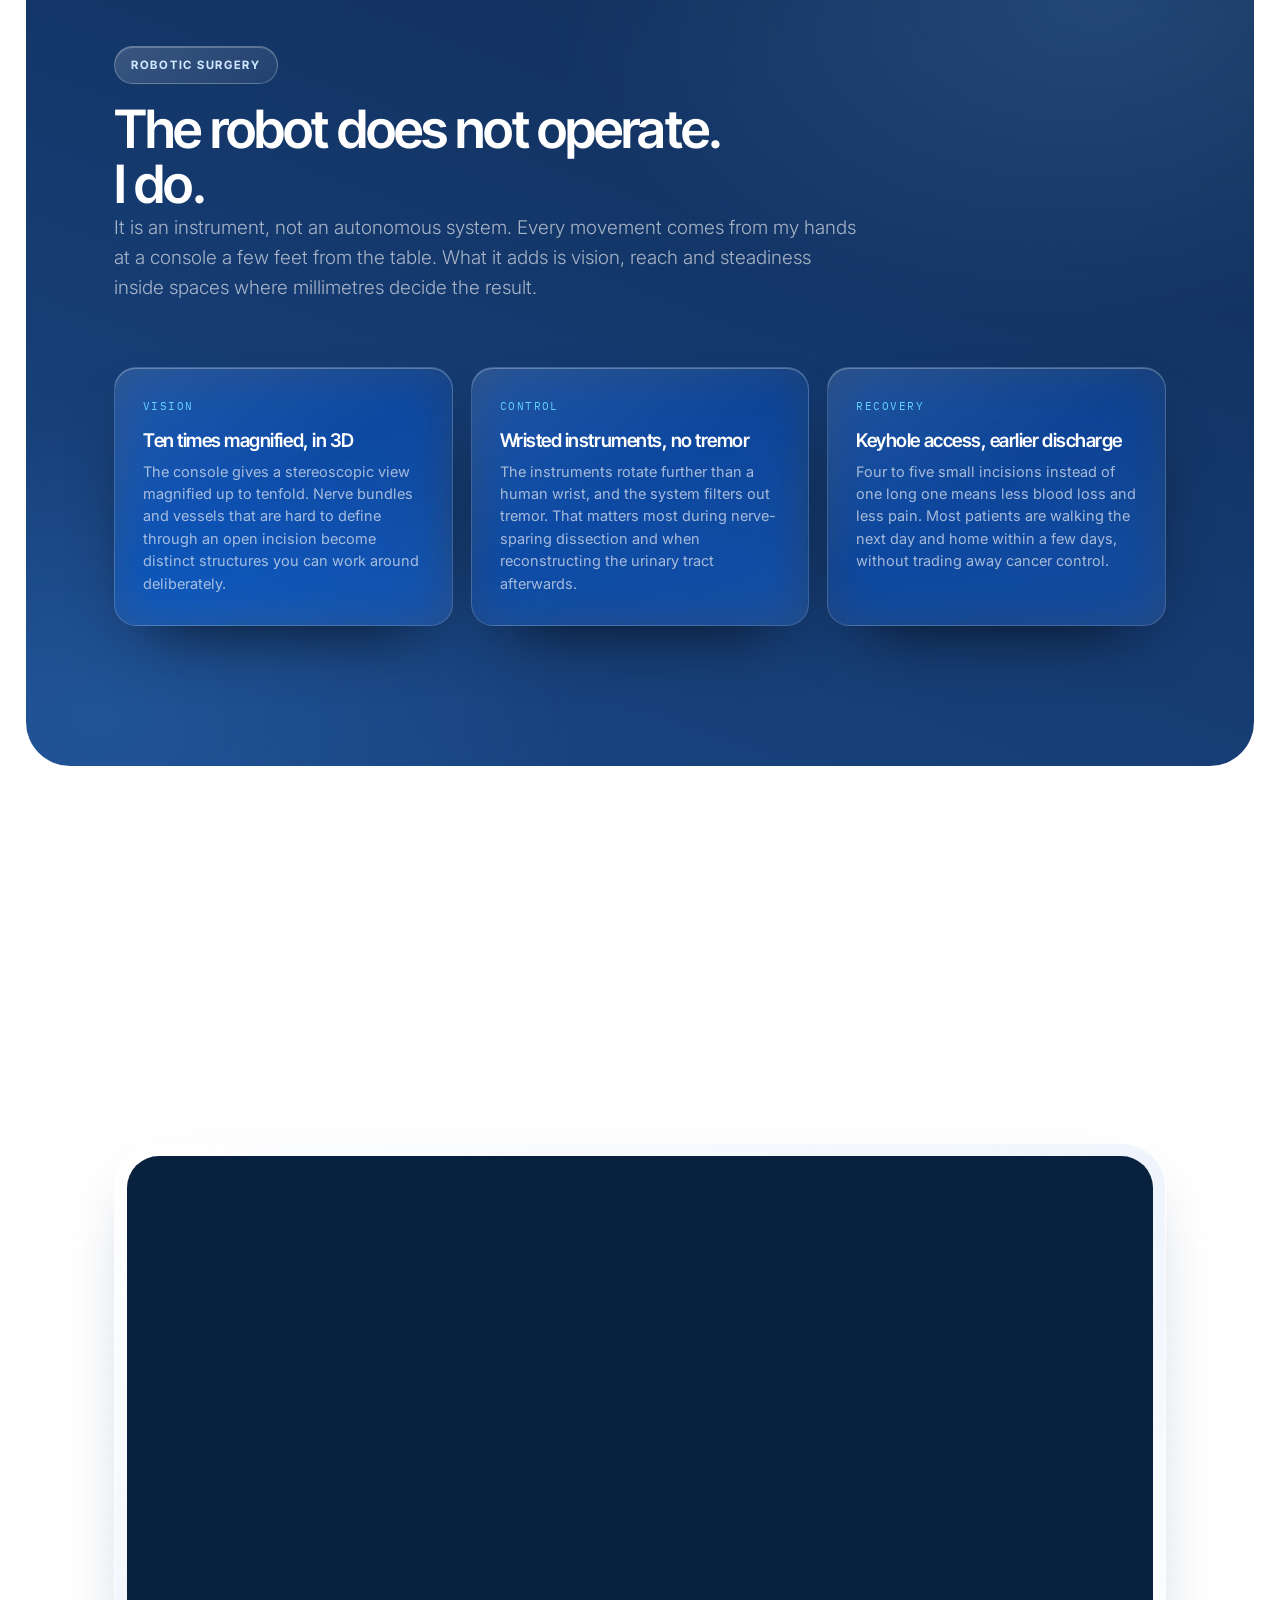
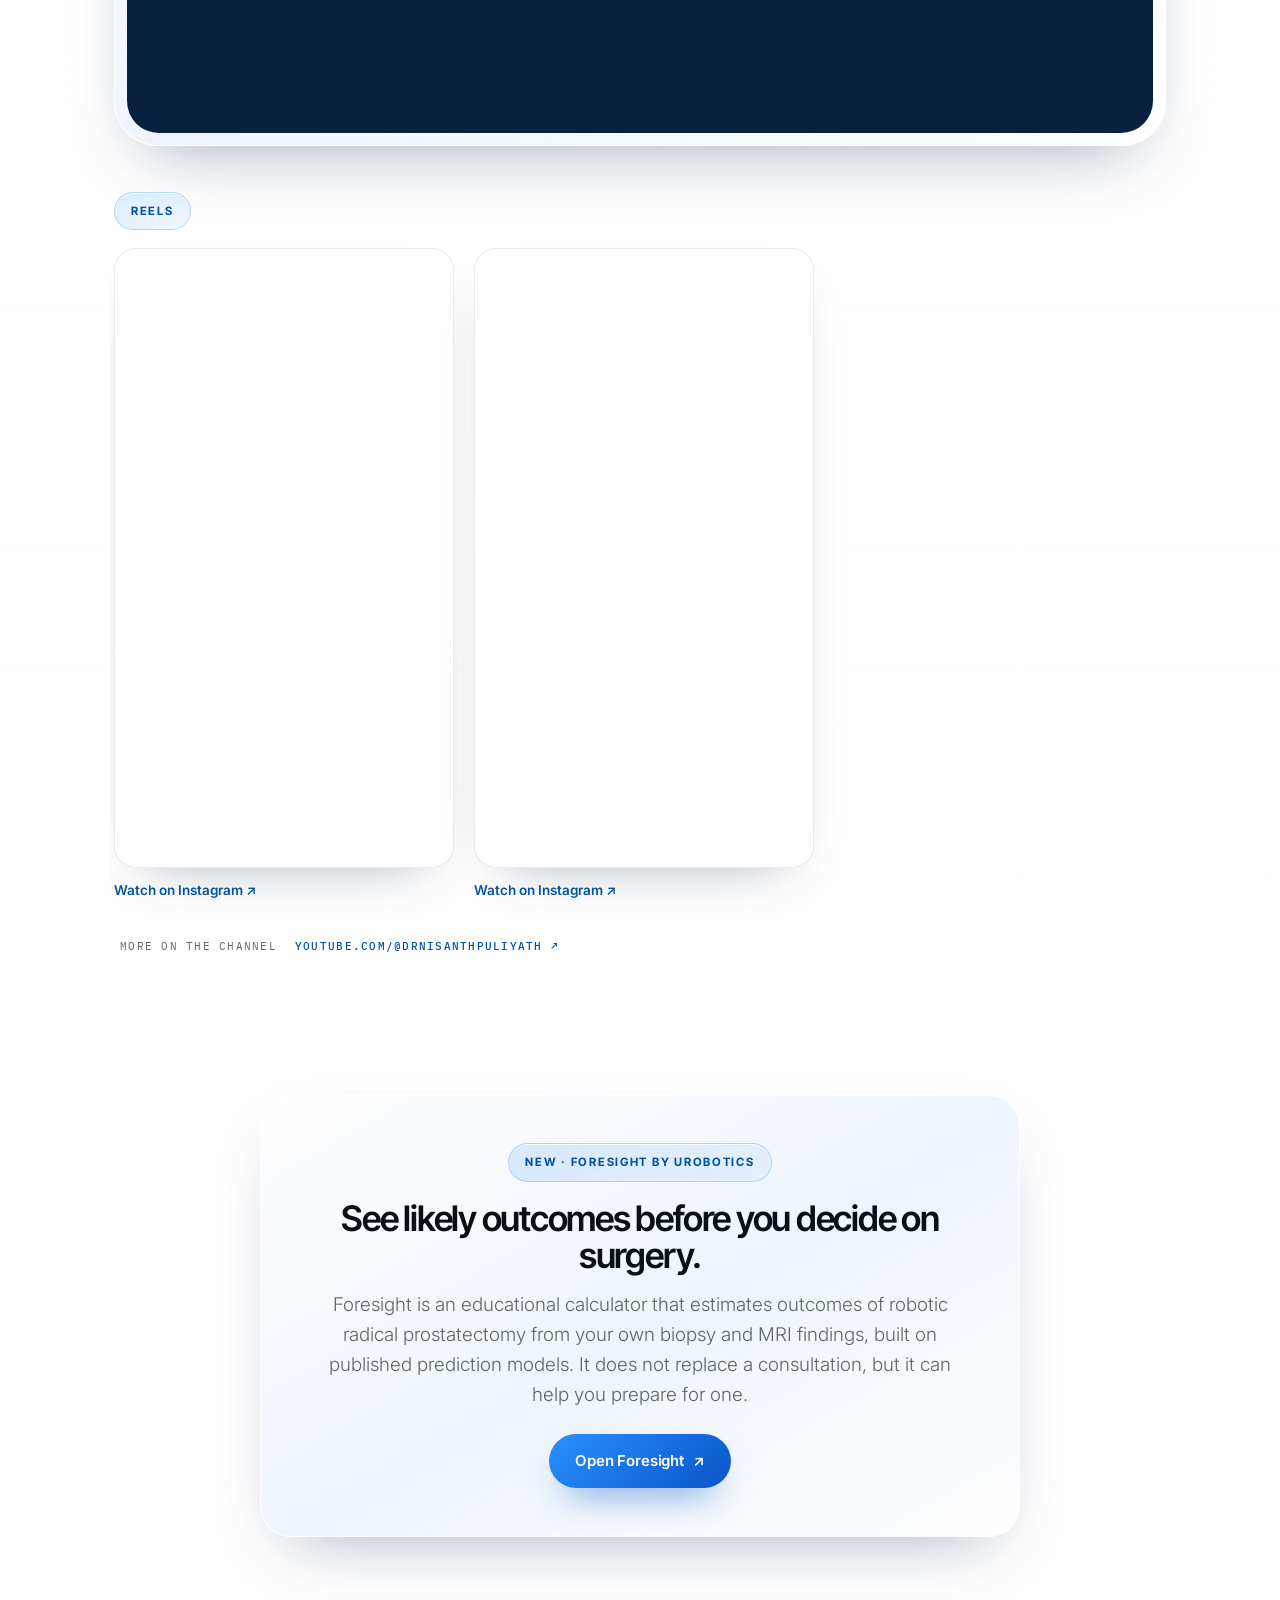
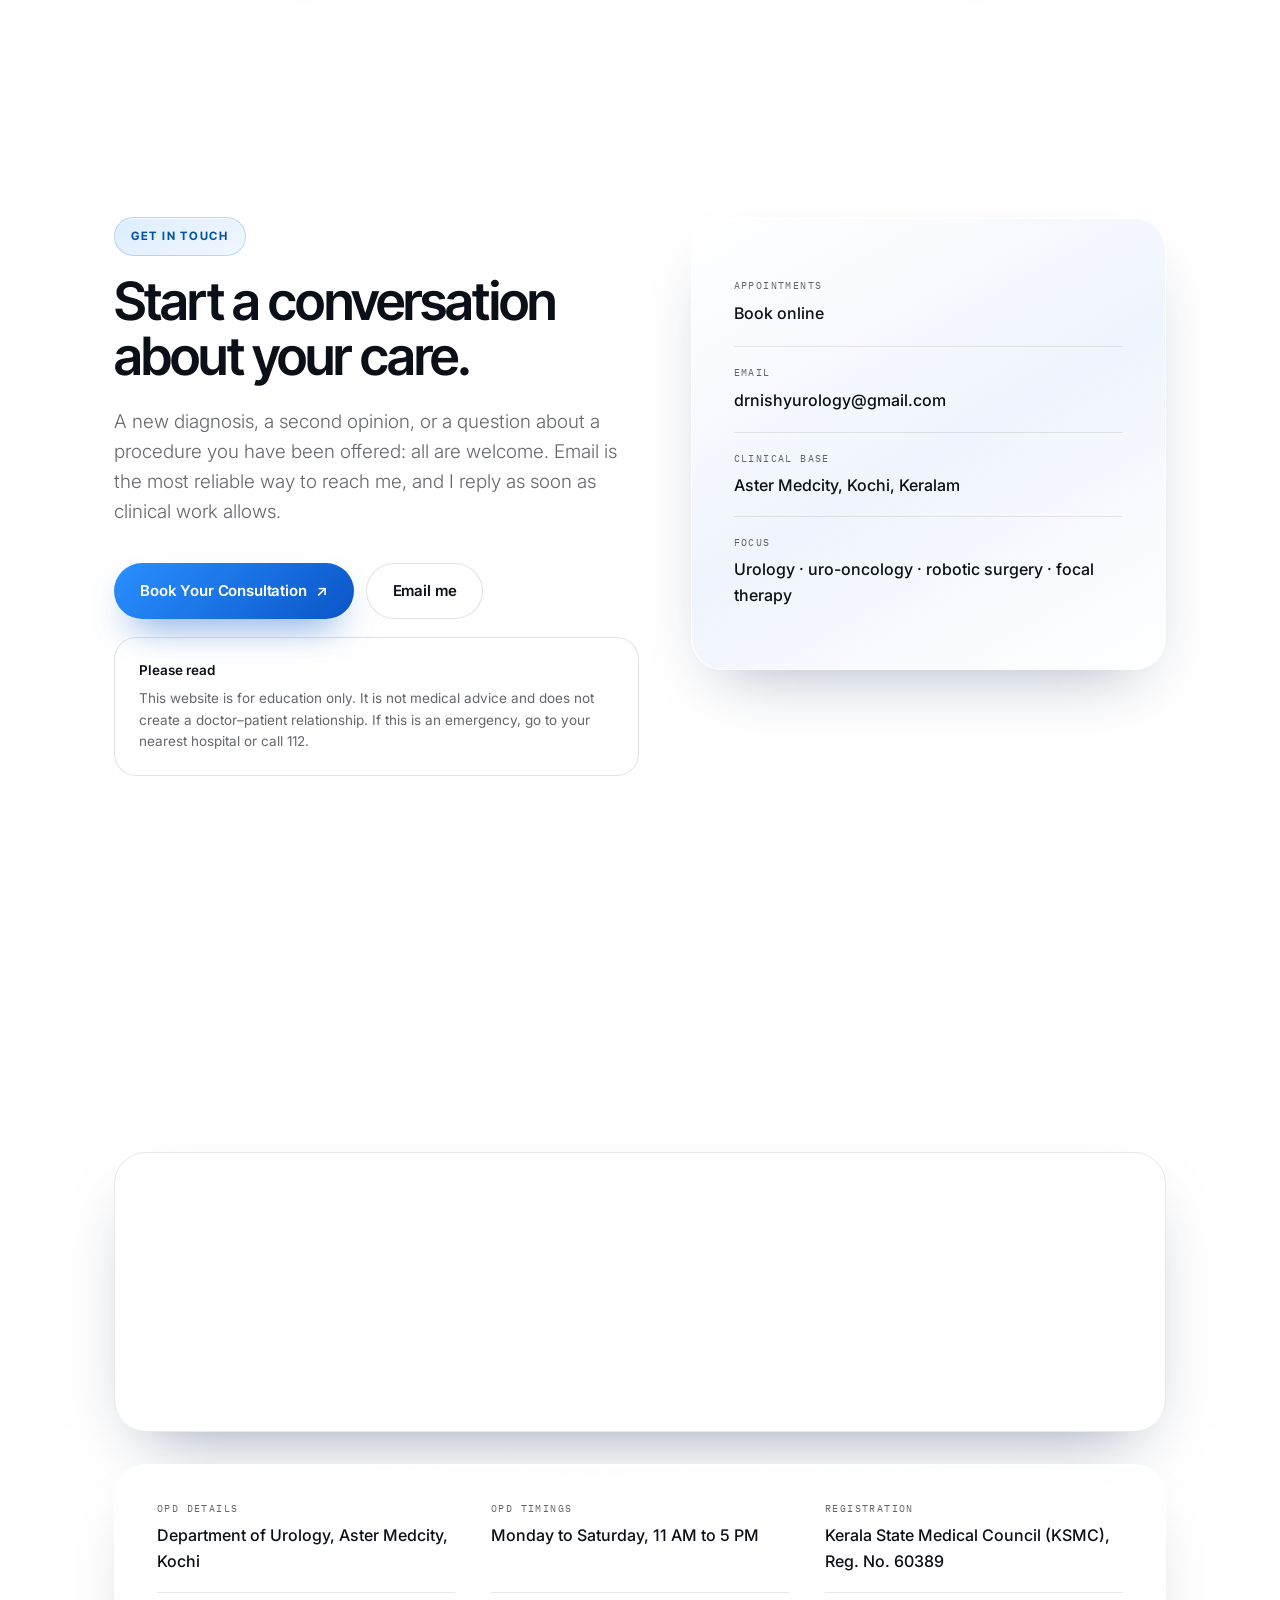
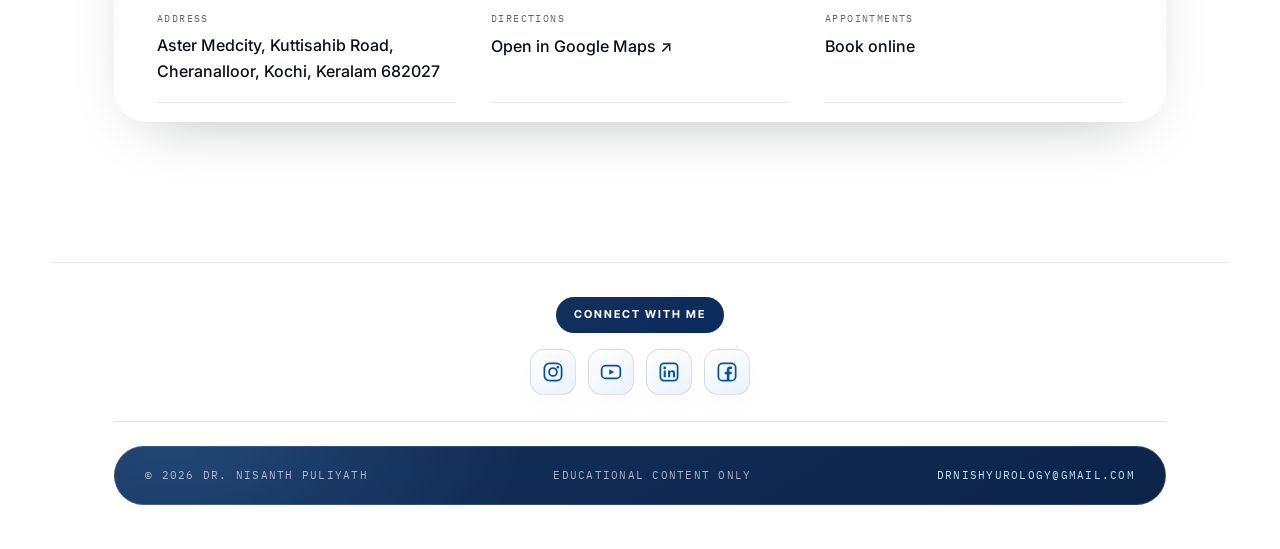
==== commit 79668eb9: "Smaller wide map; add two Instagram videos as a horizontal scroll rail - OPD section: map is now a s" ====
--- a/index.html
+++ b/index.html
@@ -776,9 +776,19 @@
 .info-row span{ font-family:'IBM Plex Mono',monospace; font-size:10px; letter-spacing:.14em; text-transform:uppercase; color:var(--muted); display:block; margin-bottom:6px; }
 .info-row a,.info-row p{ font-size:16px; font-weight:500; }
 .info-row a:hover{ color:var(--blue); }
-.opd-grid{ display:grid; grid-template-columns:1.1fr .9fr; gap:clamp(24px,4vw,48px); align-items:stretch; }
-.map-frame{ border-radius:var(--r-lg); overflow:hidden; min-height:360px; border:1px solid var(--edge-soft); box-shadow:0 30px 64px -34px rgba(17,38,80,.5); }
-.map-frame iframe{ display:block; width:100%; height:100%; min-height:360px; border:0; }
+.opd-grid{ display:grid; grid-template-columns:1fr; gap:clamp(20px,3vw,32px); }
+.map-frame{ border-radius:var(--r-lg); overflow:hidden; height:clamp(200px,26vw,280px); border:1px solid var(--edge-soft); box-shadow:0 30px 64px -34px rgba(17,38,80,.5); }
+.map-frame iframe{ display:block; width:100%; height:100%; border:0; }
+.opd-grid .info{ display:grid; grid-template-columns:repeat(auto-fit,minmax(230px,1fr)); column-gap:36px; padding-block:clamp(10px,1.6vw,18px); }
+.opd-grid .info .info-row:last-child{ border-bottom:1px solid var(--edge-soft); }
+
+/* reels: horizontal scroll */
+.reel-label{ margin:46px 0 0; }
+.reel-rail{ display:flex; gap:20px; overflow-x:auto; scroll-snap-type:x mandatory; -webkit-overflow-scrolling:touch; padding:18px 4px 20px; margin-inline:-4px; }
+.reel{ flex:0 0 min(340px,82vw); scroll-snap-align:start; display:flex; flex-direction:column; gap:12px; }
+.reel iframe{ width:100%; height:620px; border:1px solid var(--edge-soft); border-radius:var(--r-md); background:#fff; box-shadow:0 24px 52px -34px rgba(17,38,80,.45); }
+.reel a{ font-size:13.5px; font-weight:600; color:var(--blue-ink); }
+.reel a:hover{ color:var(--blue); }
 .notice{
   padding:22px 24px; border-radius:var(--r-md); margin-top:18px;
   background:rgba(255,255,255,.72); border:1px solid var(--edge);
@@ -1916,6 +1926,17 @@
                 referrerpolicy="strict-origin-when-cross-origin"></iframe>
       </div>
     </div>
+    <p class="eyebrow on-light reel-label">Reels</p>
+    <div class="reel-rail" role="group" aria-label="Instagram videos, scroll sideways" tabindex="0">
+      <div class="reel">
+        <iframe src="https://www.instagram.com/p/DfFESyxokut/embed" title="Instagram video by Dr. Nisanth Puliyath" loading="lazy" scrolling="no" allowtransparency="true" allowfullscreen></iframe>
+        <a href="https://www.instagram.com/p/DfFESyxokut/" target="_blank" rel="noopener">Watch on Instagram &#8599;</a>
+      </div>
+      <div class="reel">
+        <iframe src="https://www.instagram.com/p/DM7pzPqSh1N/embed" title="Instagram video by Dr. Nisanth Puliyath" loading="lazy" scrolling="no" allowtransparency="true" allowfullscreen></iframe>
+        <a href="https://www.instagram.com/p/DM7pzPqSh1N/" target="_blank" rel="noopener">Watch on Instagram &#8599;</a>
+      </div>
+    </div>
     <div class="video-note">
       <span>More on the channel</span>
       <a href="https://youtube.com/@drnisanthpuliyath?si=EzuBg6qo5IoruWQy" target="_blank" rel="noopener">youtube.com/@drnisanthpuliyath &#8599;</a>
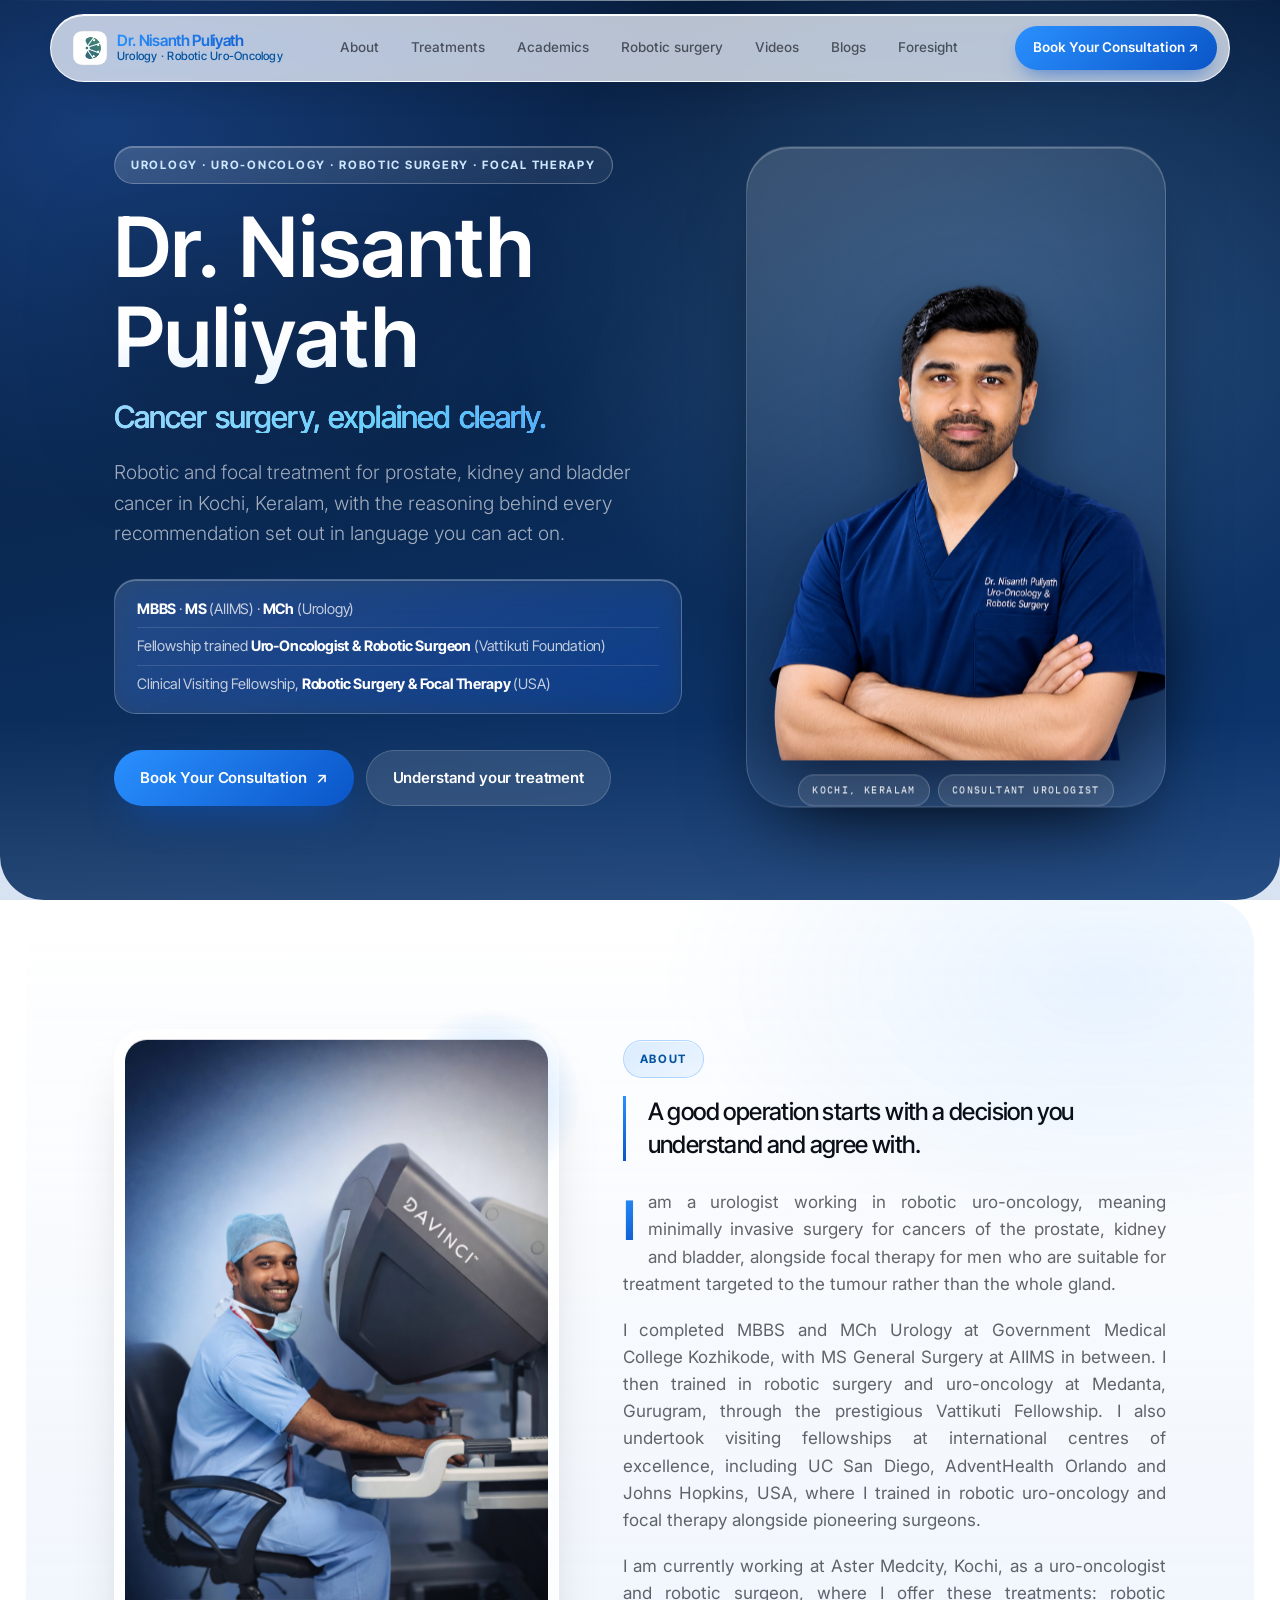
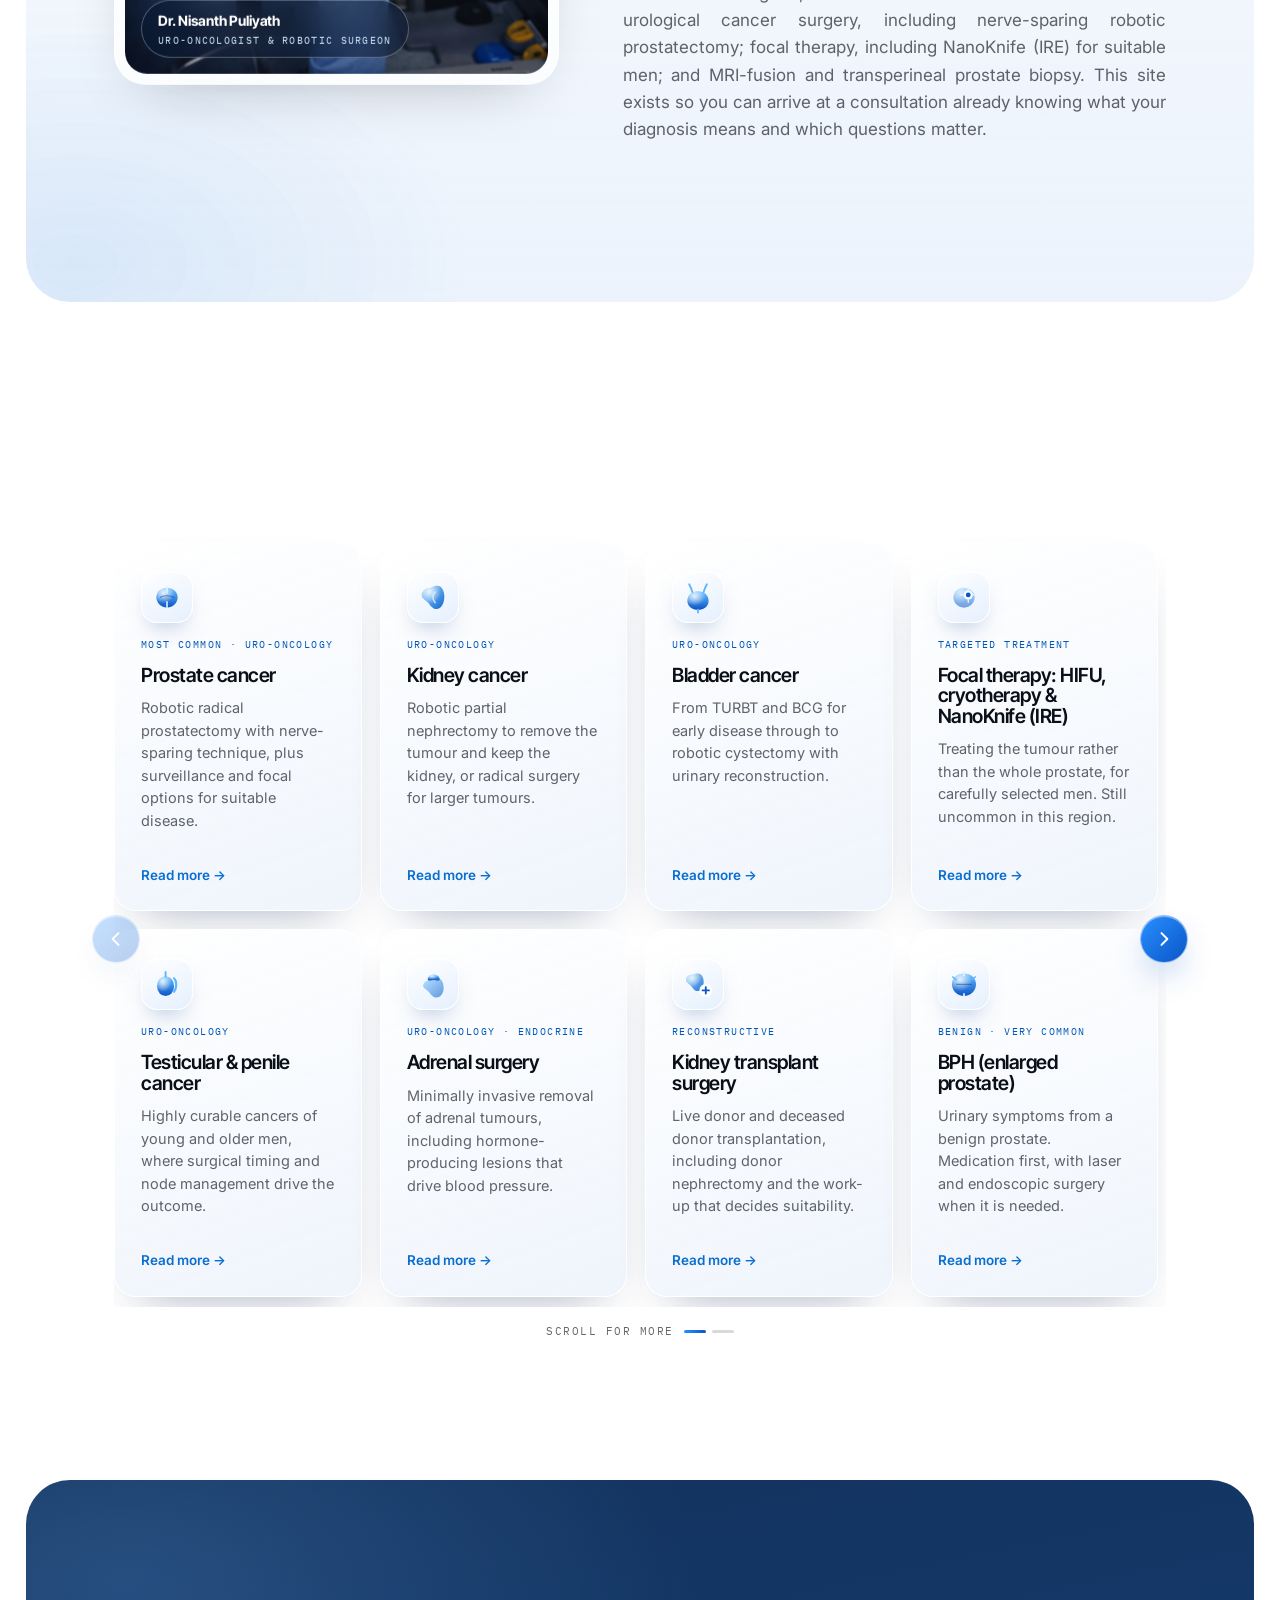
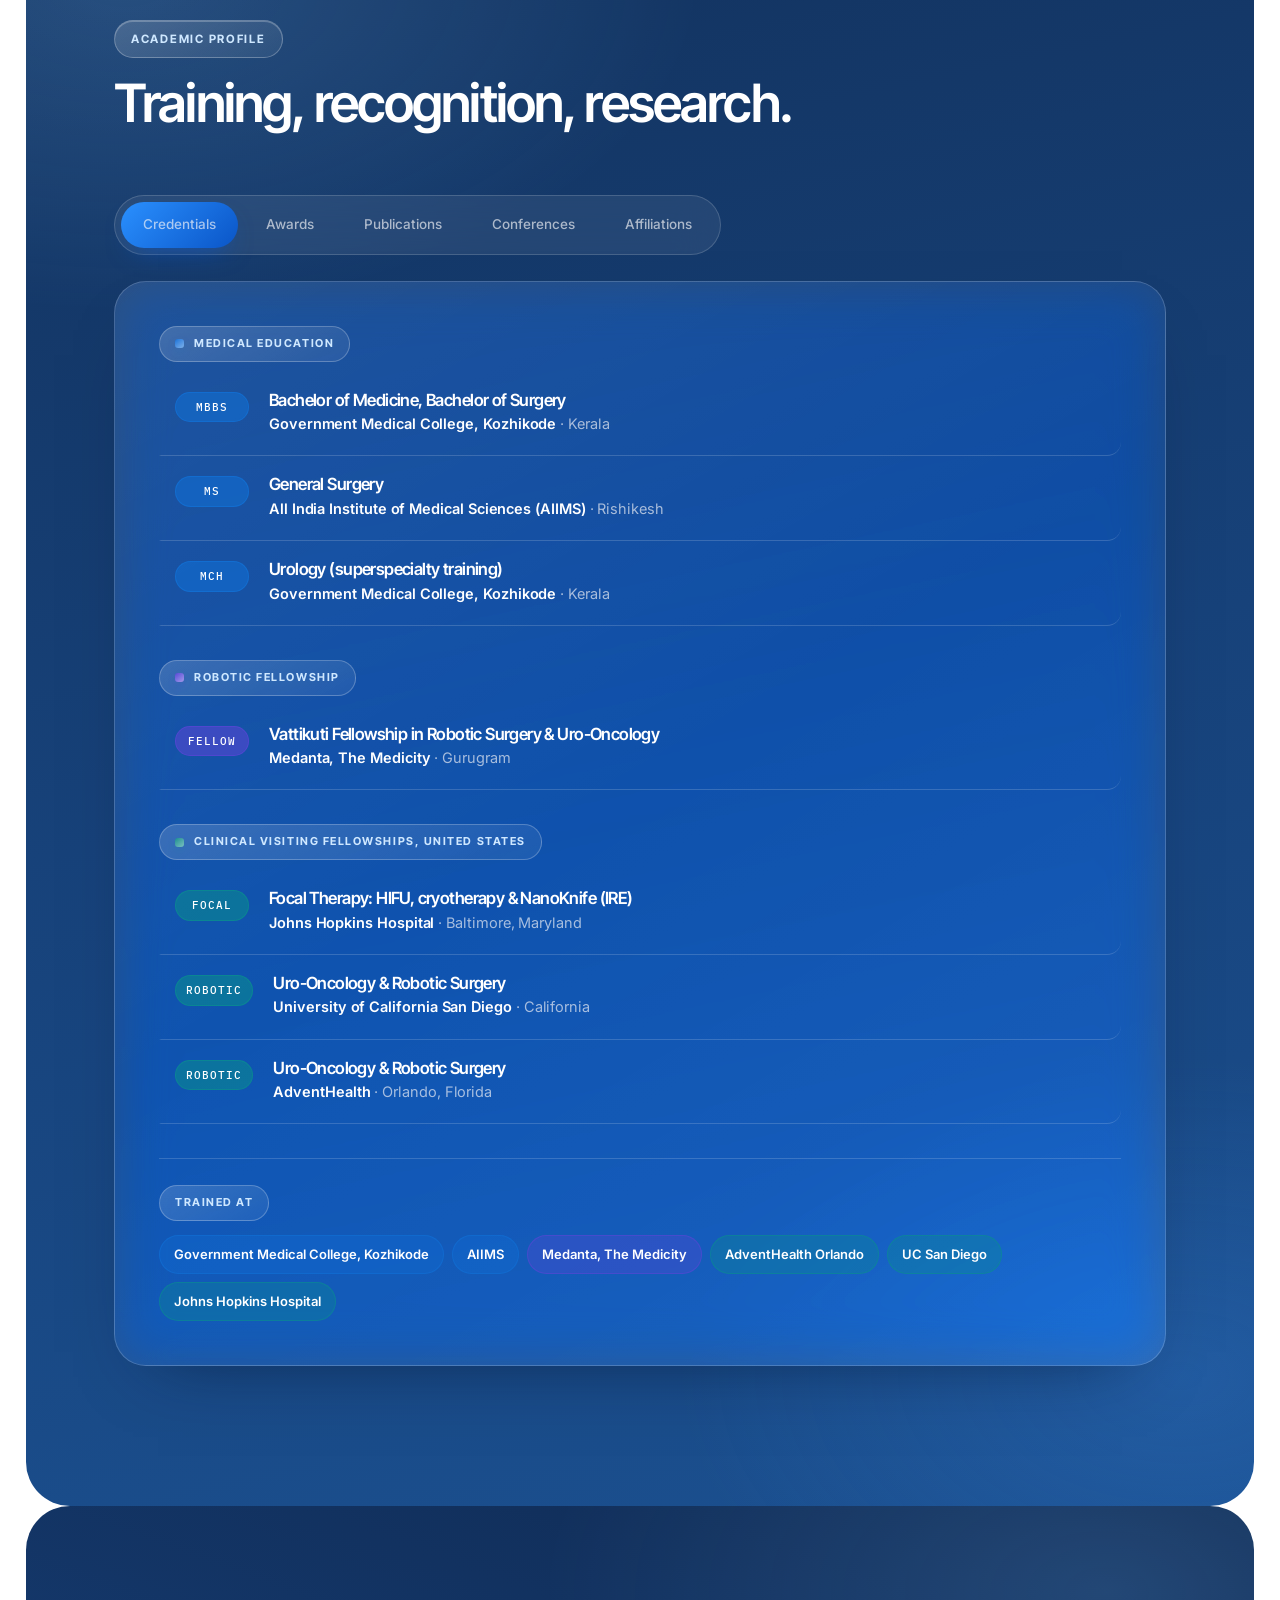
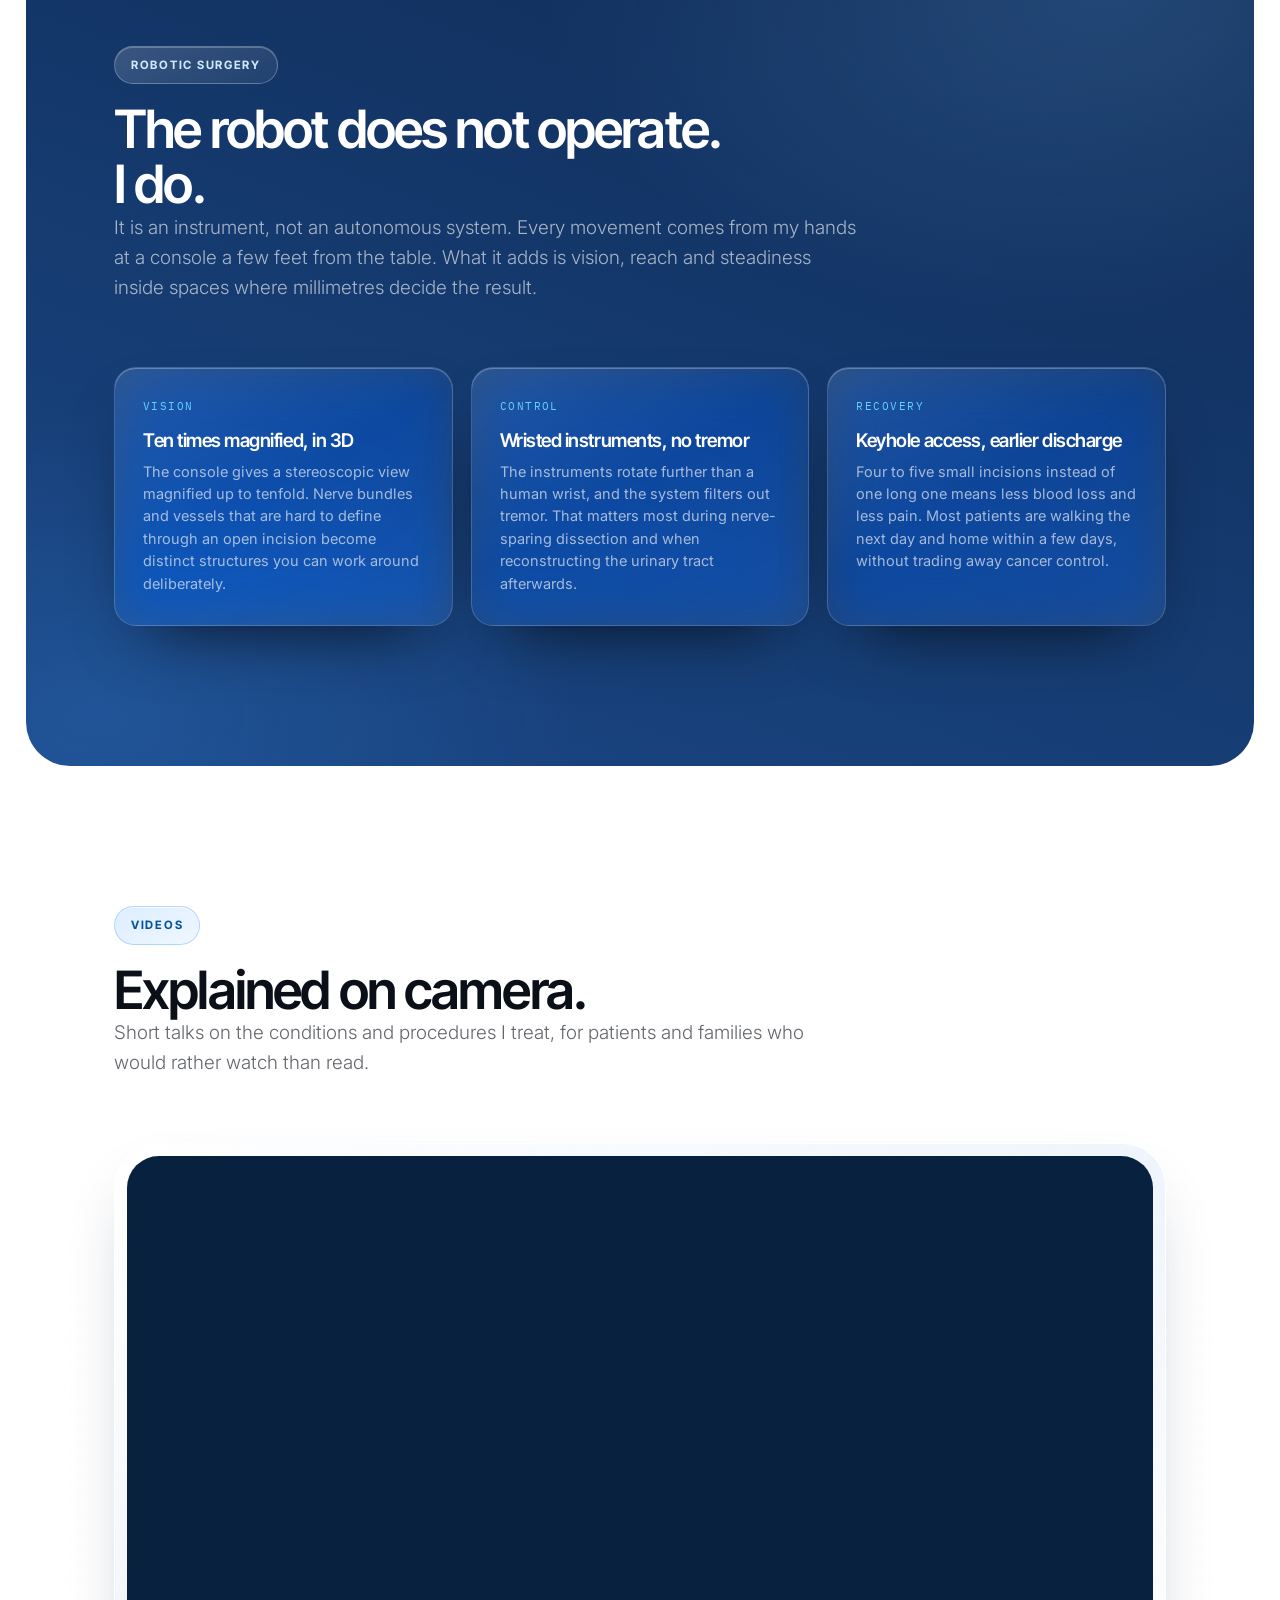
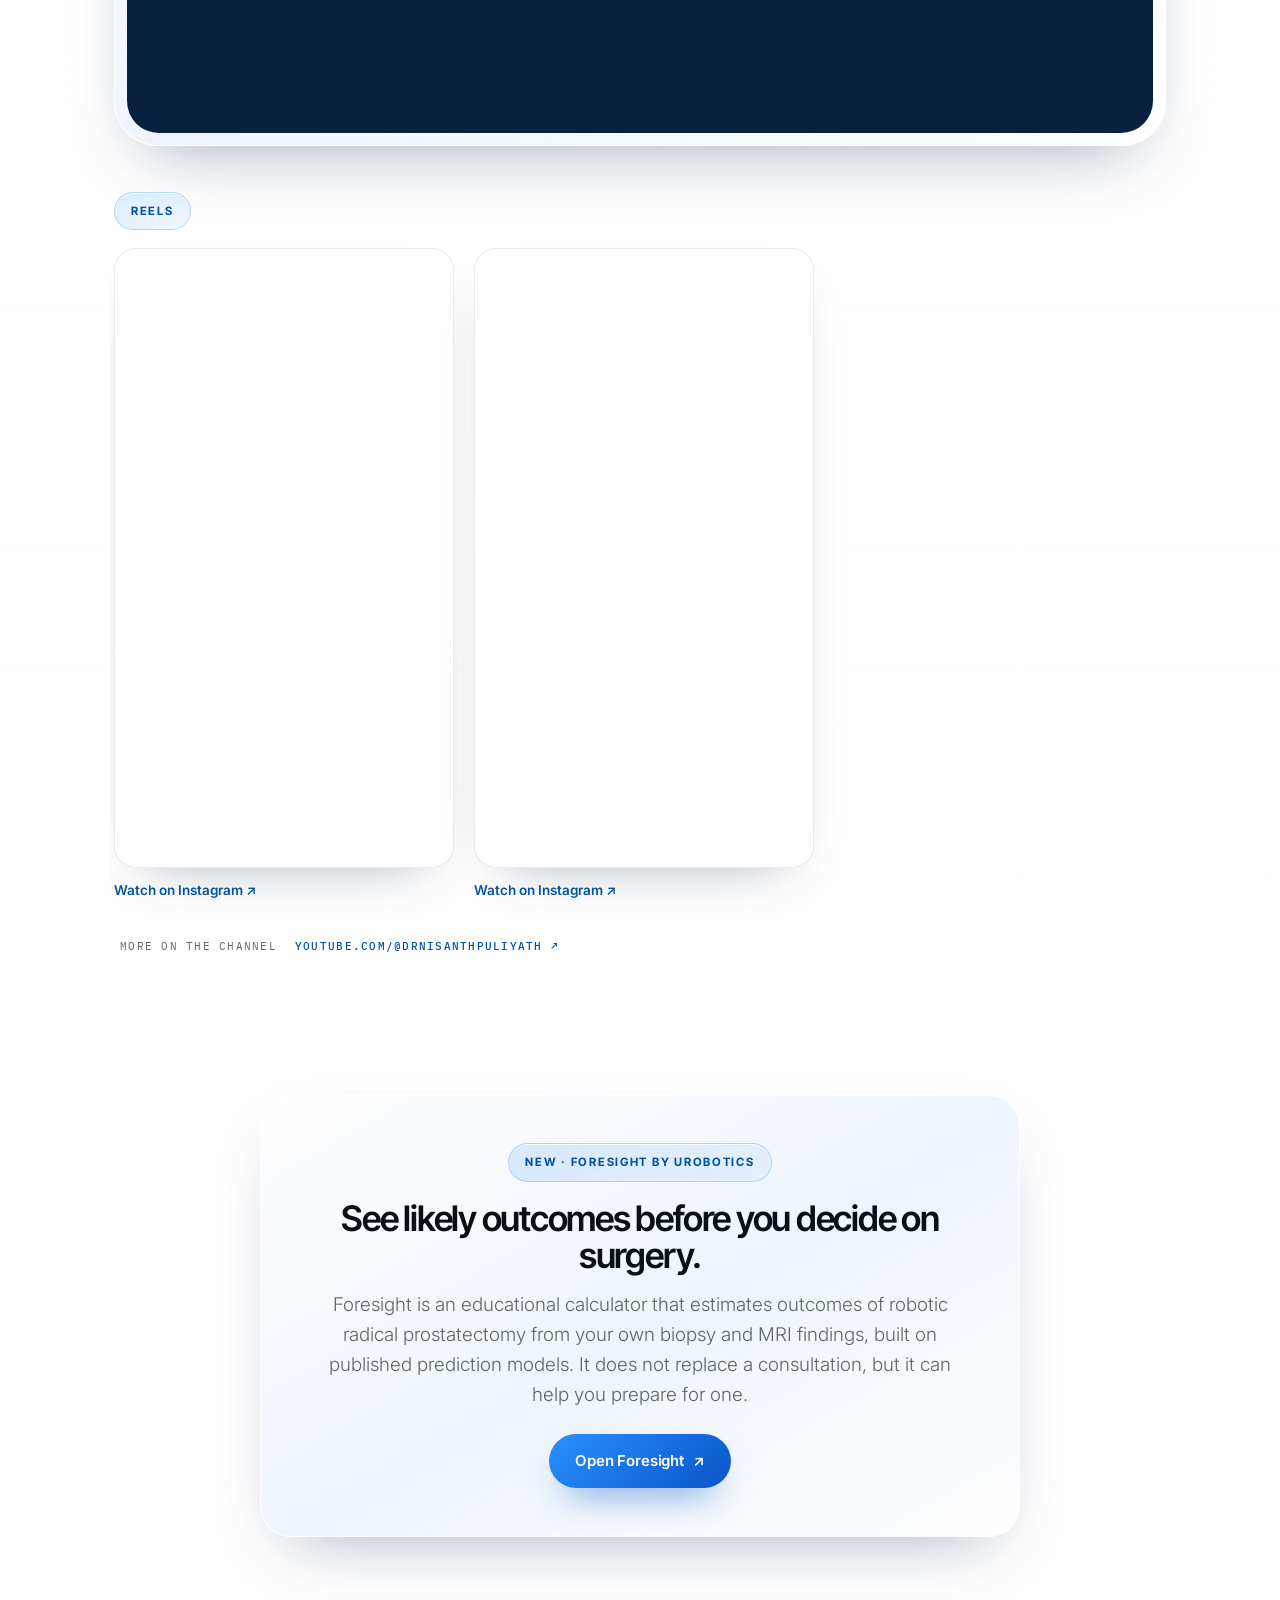
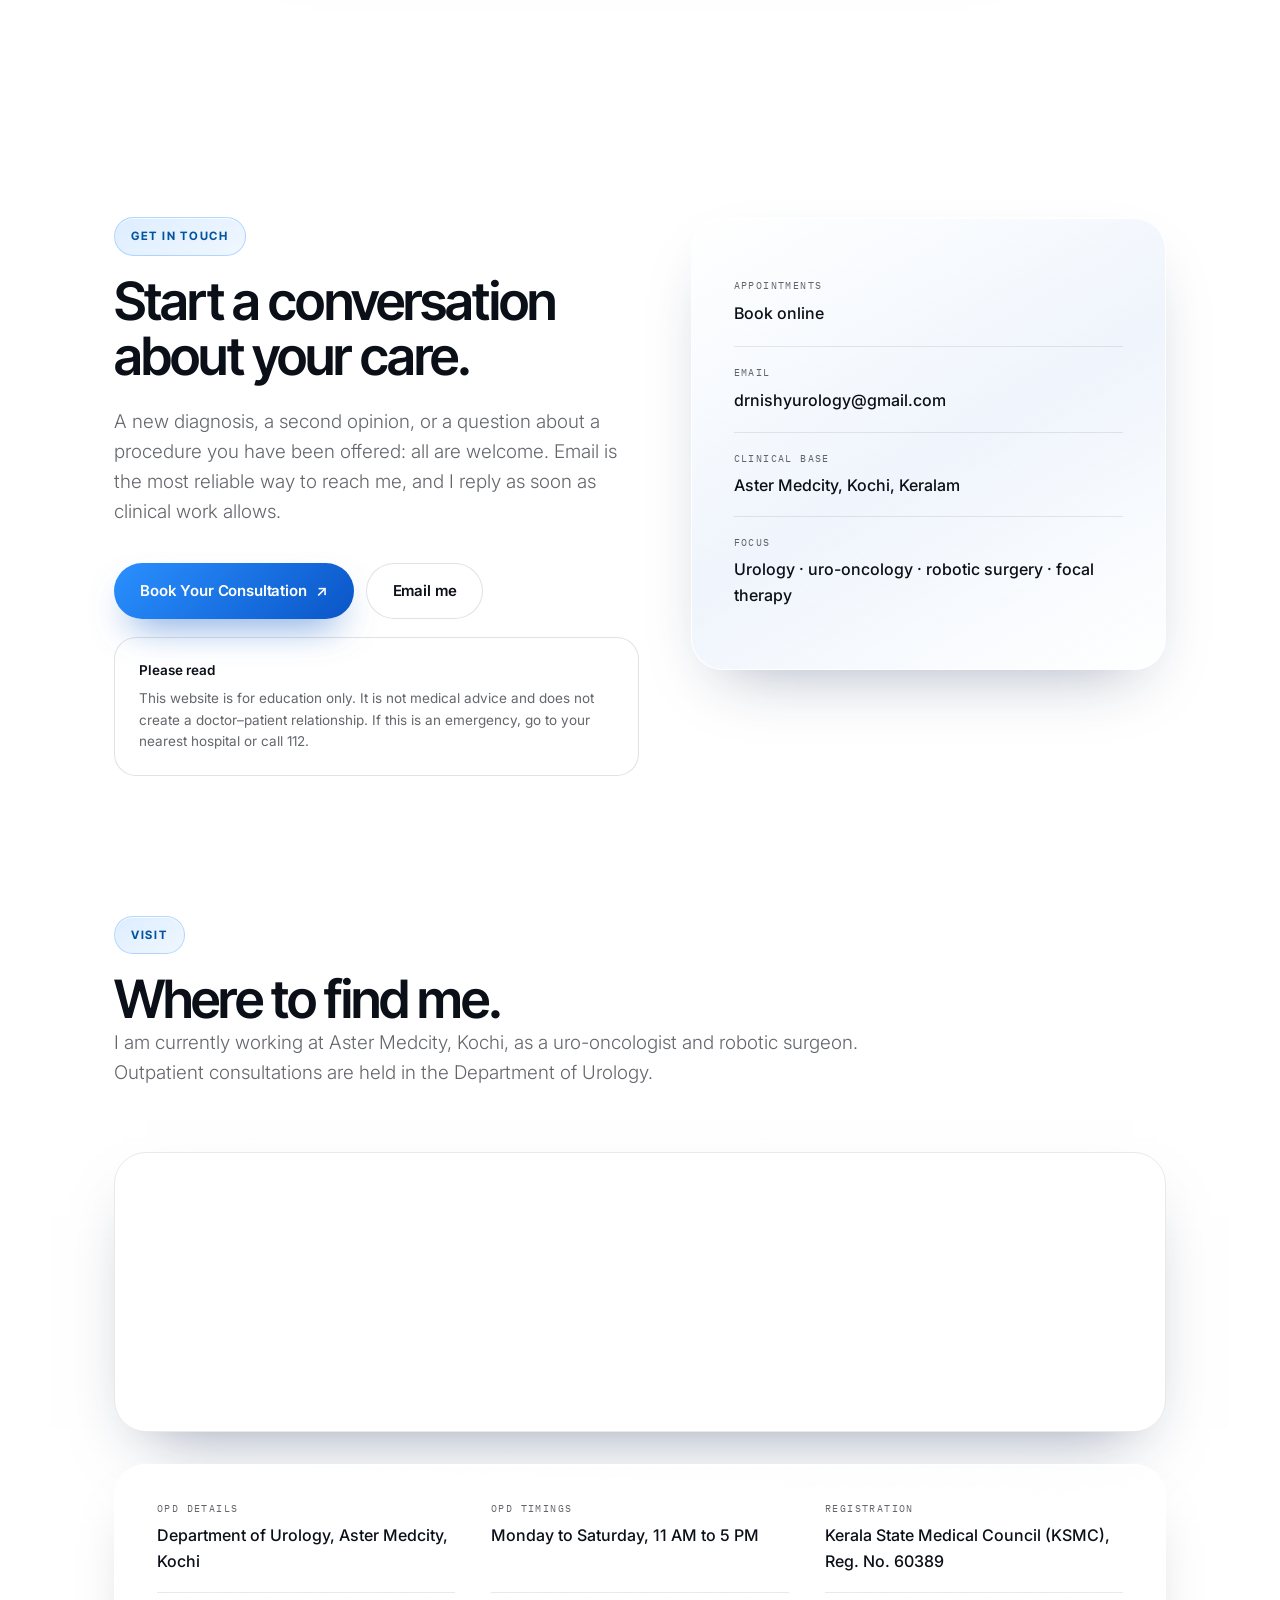
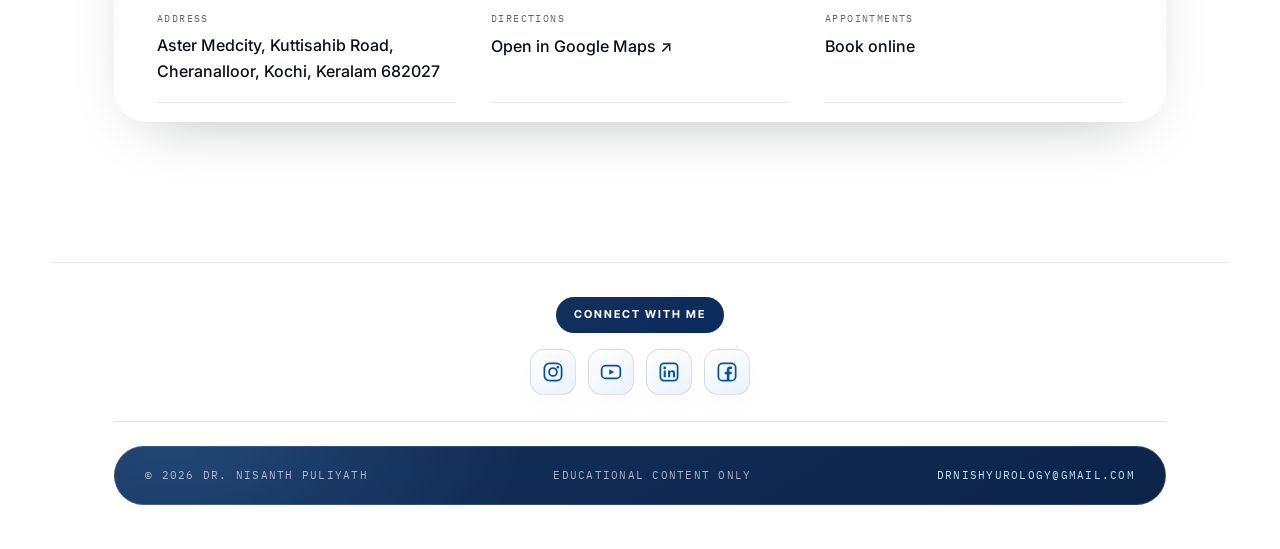
==== commit 23e79322: "Publications metric: 10+ first-author papers Co-Authored-By: Claude Sonnet 5.5 <noreply@anthropic.co" ====
--- a/index.html
+++ b/index.html
@@ -1720,7 +1720,7 @@
       <div class="metrics">
         <div class="metric"><b>3</b><span>h-index</span></div>
         <div class="metric"><b>33</b><span>Citations</span></div>
-        <div class="metric"><b>10</b><span>First-author papers</span></div>
+        <div class="metric"><b>10+</b><span>First-author papers</span></div>
       </div>
       <div class="pub"><p>Predicting pathological upstaging in prostate cancer: an artificial neural network integrating PSMA PET, PSA and MRI in a South Asian cohort</p><em>Journal of Urology</em></div>
       <div class="pub"><p>A prospective randomised controlled trial comparing 5 Fr and 6 Fr ureteral stents on stent-related symptoms following ureterorenoscopy</p><em>European Urology <b>&middot; 2026</b></em></div>
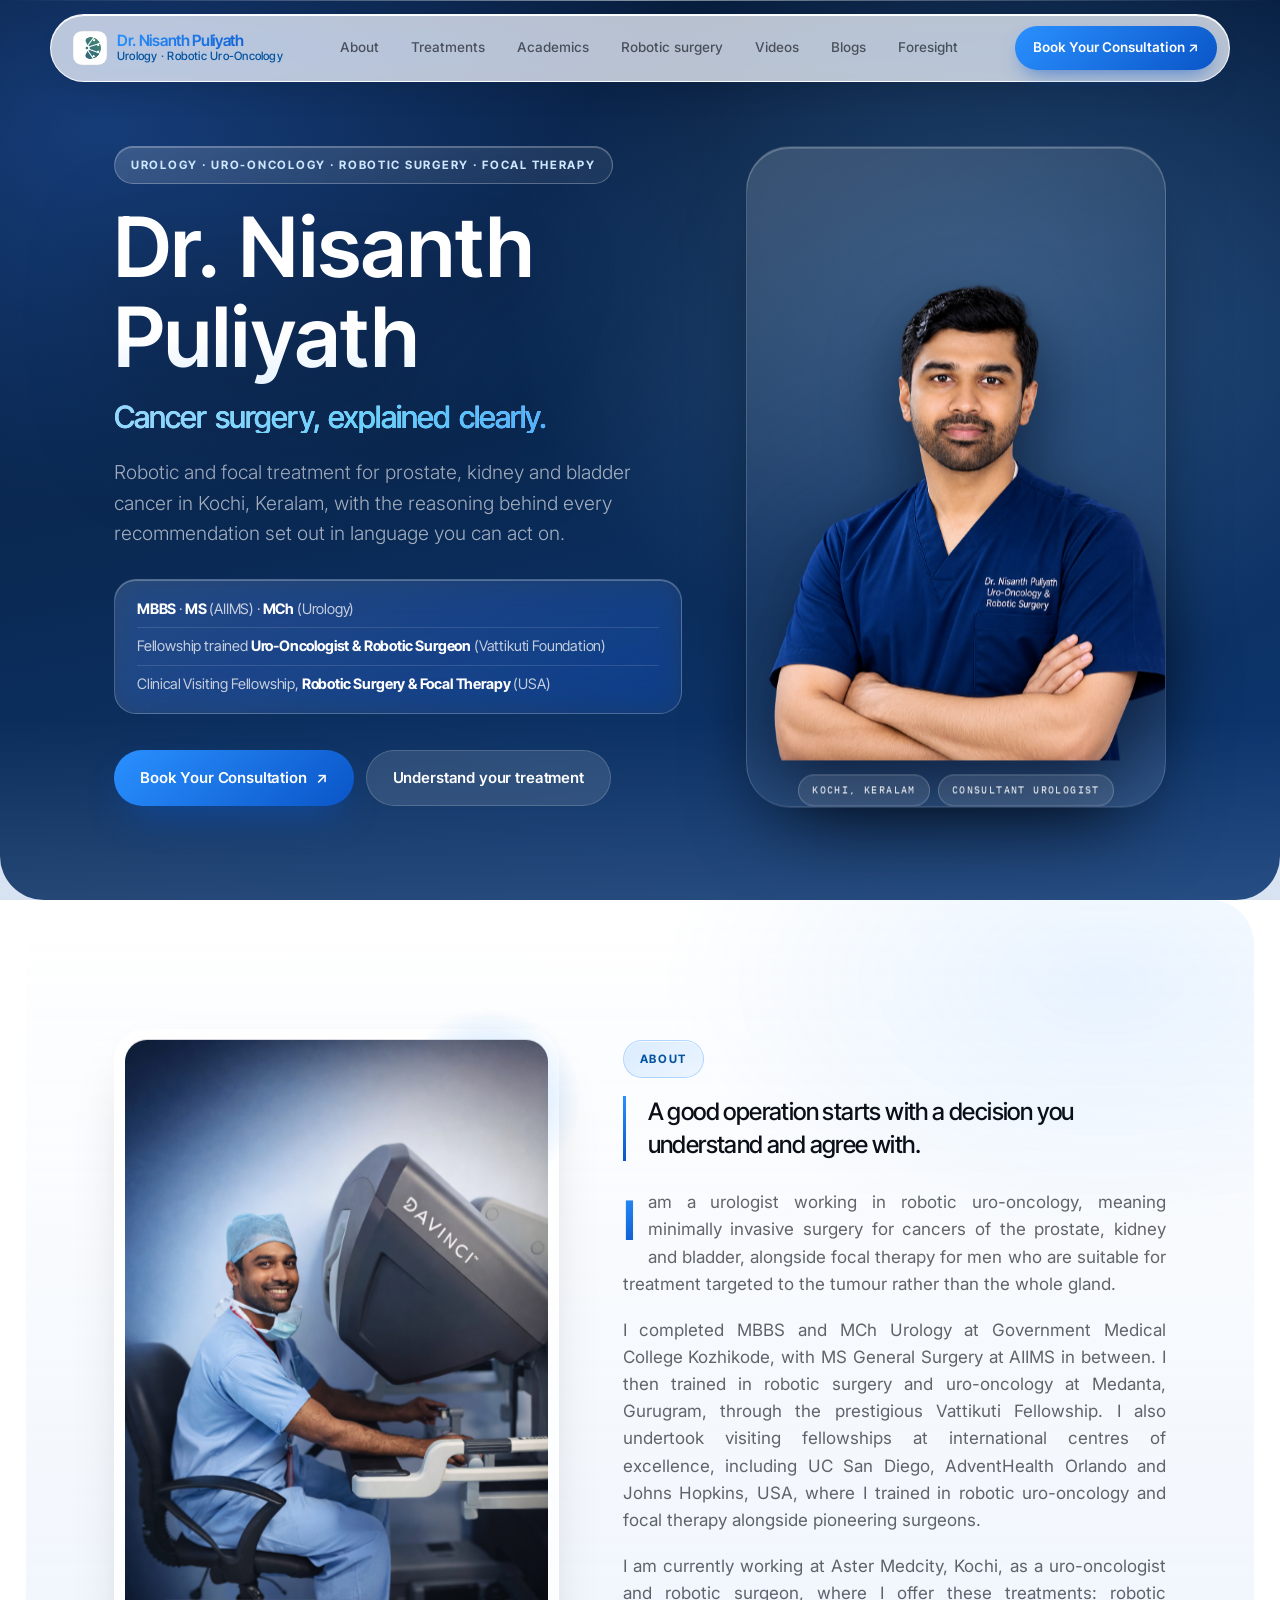
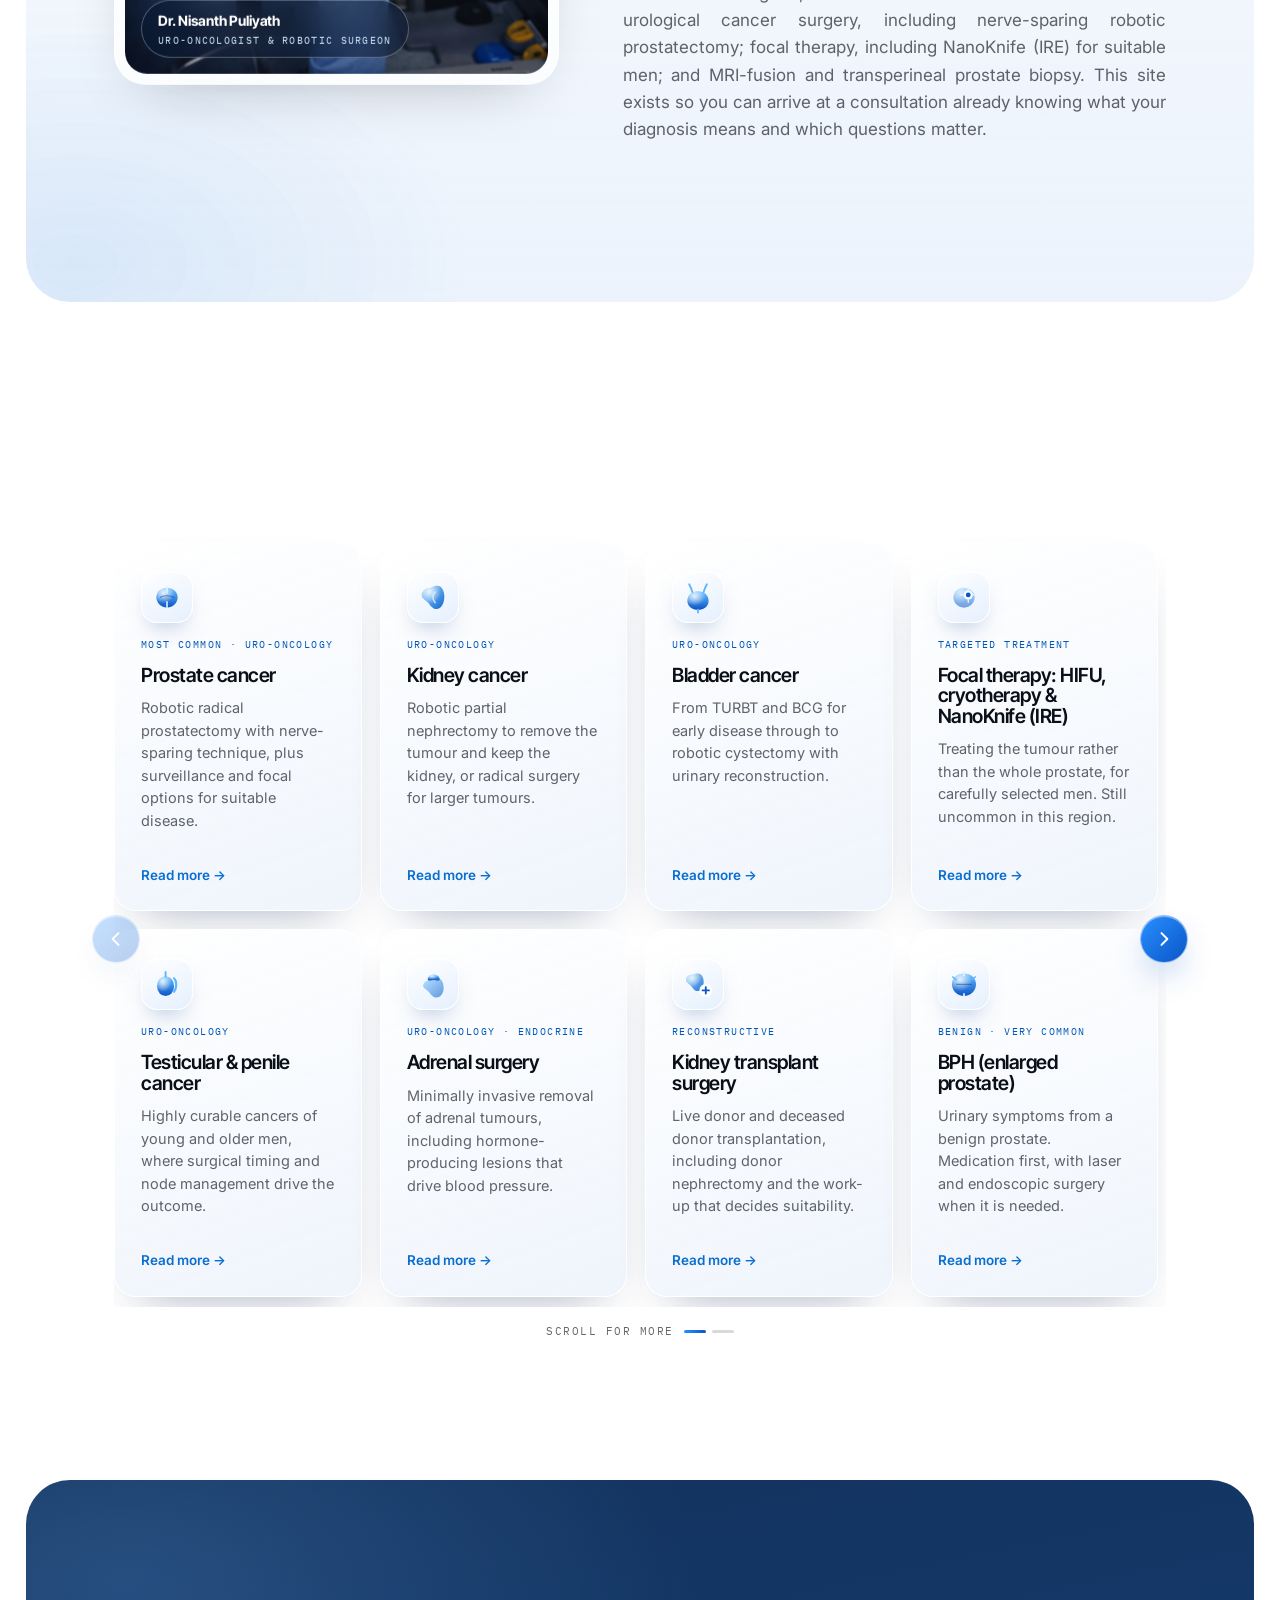
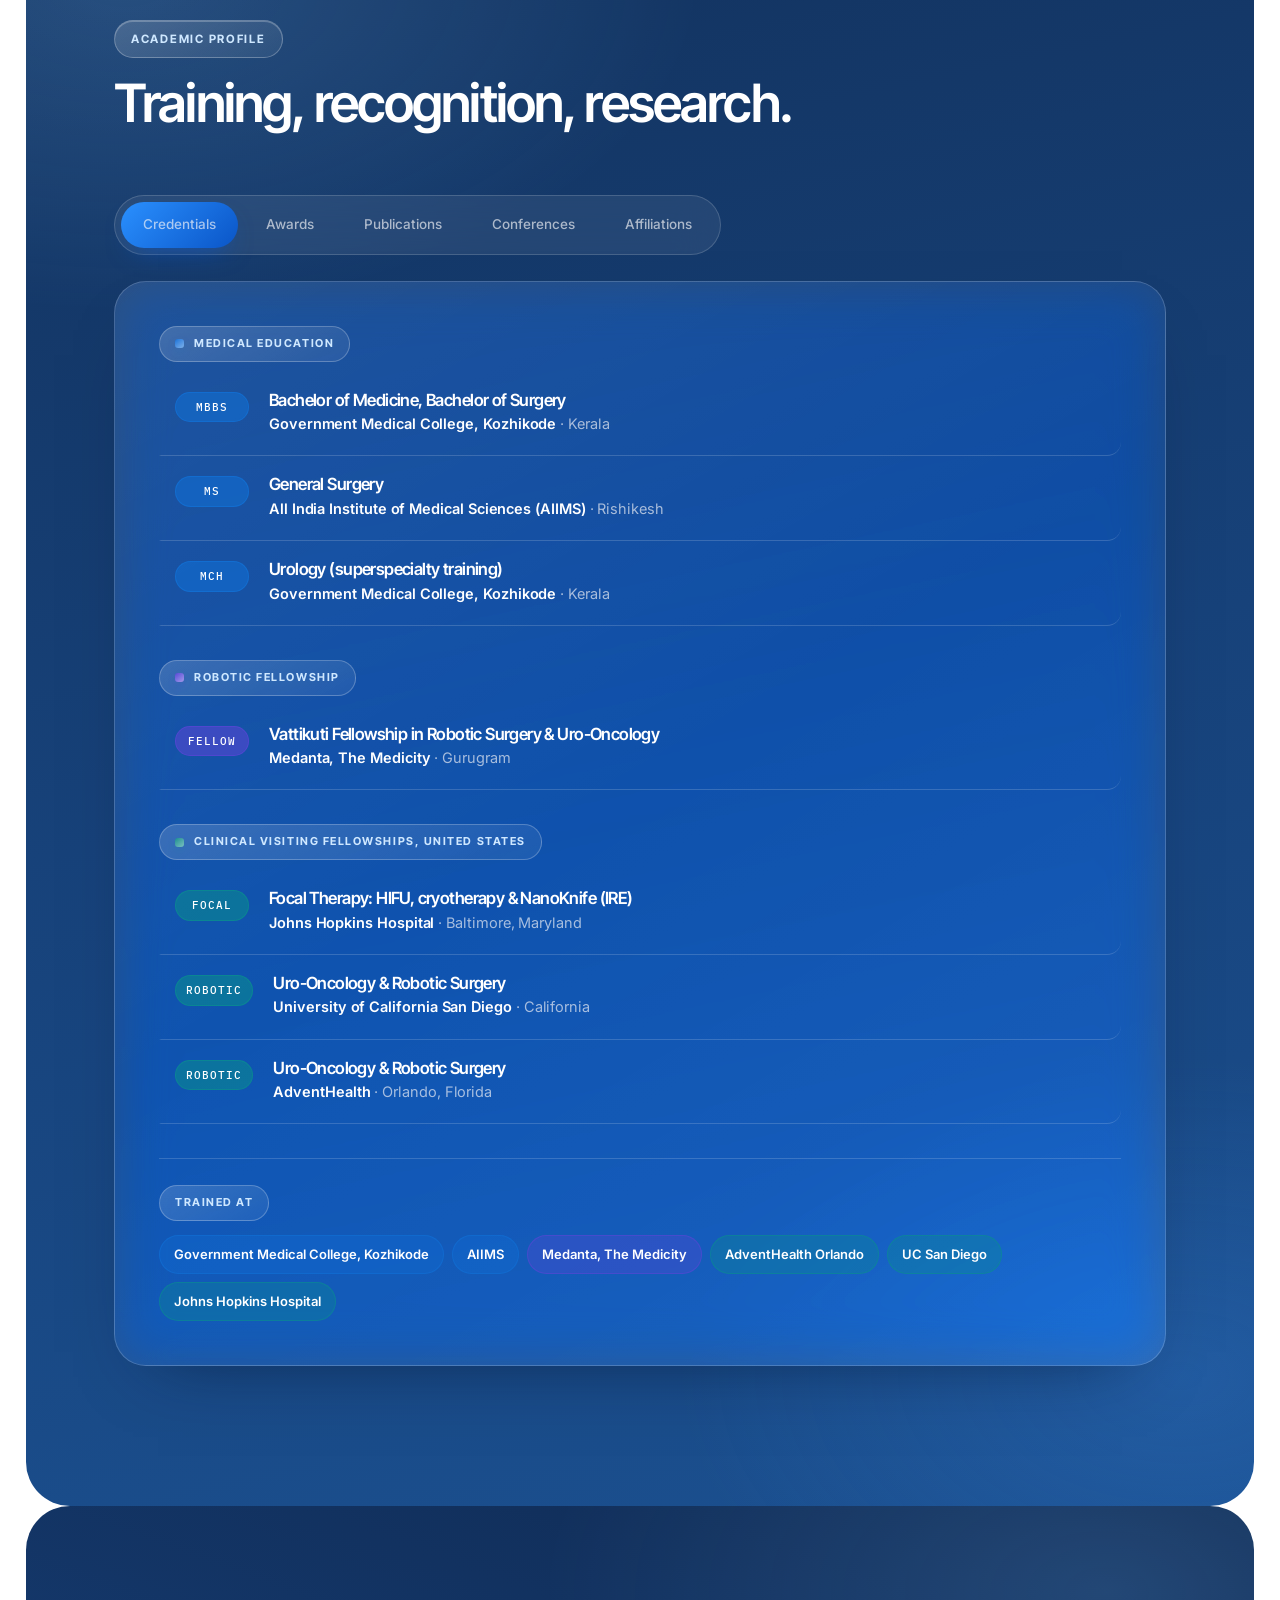
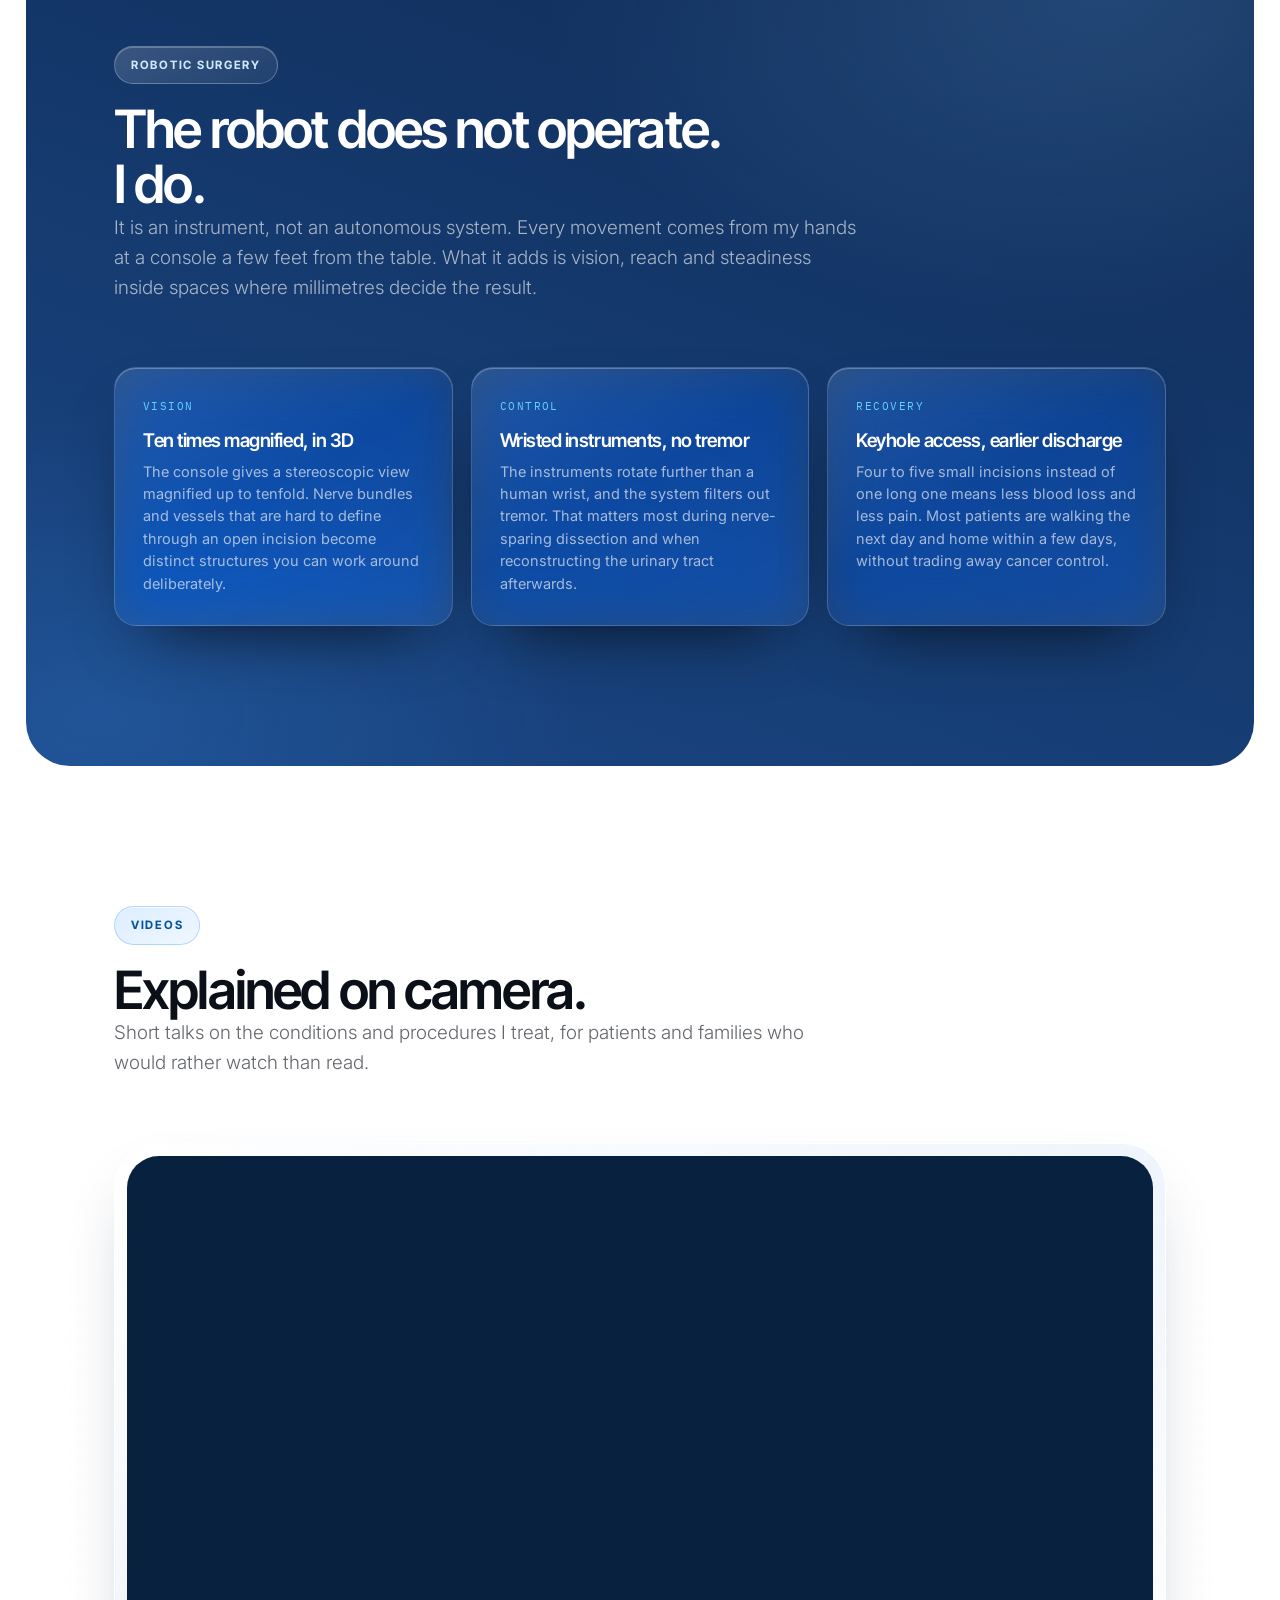
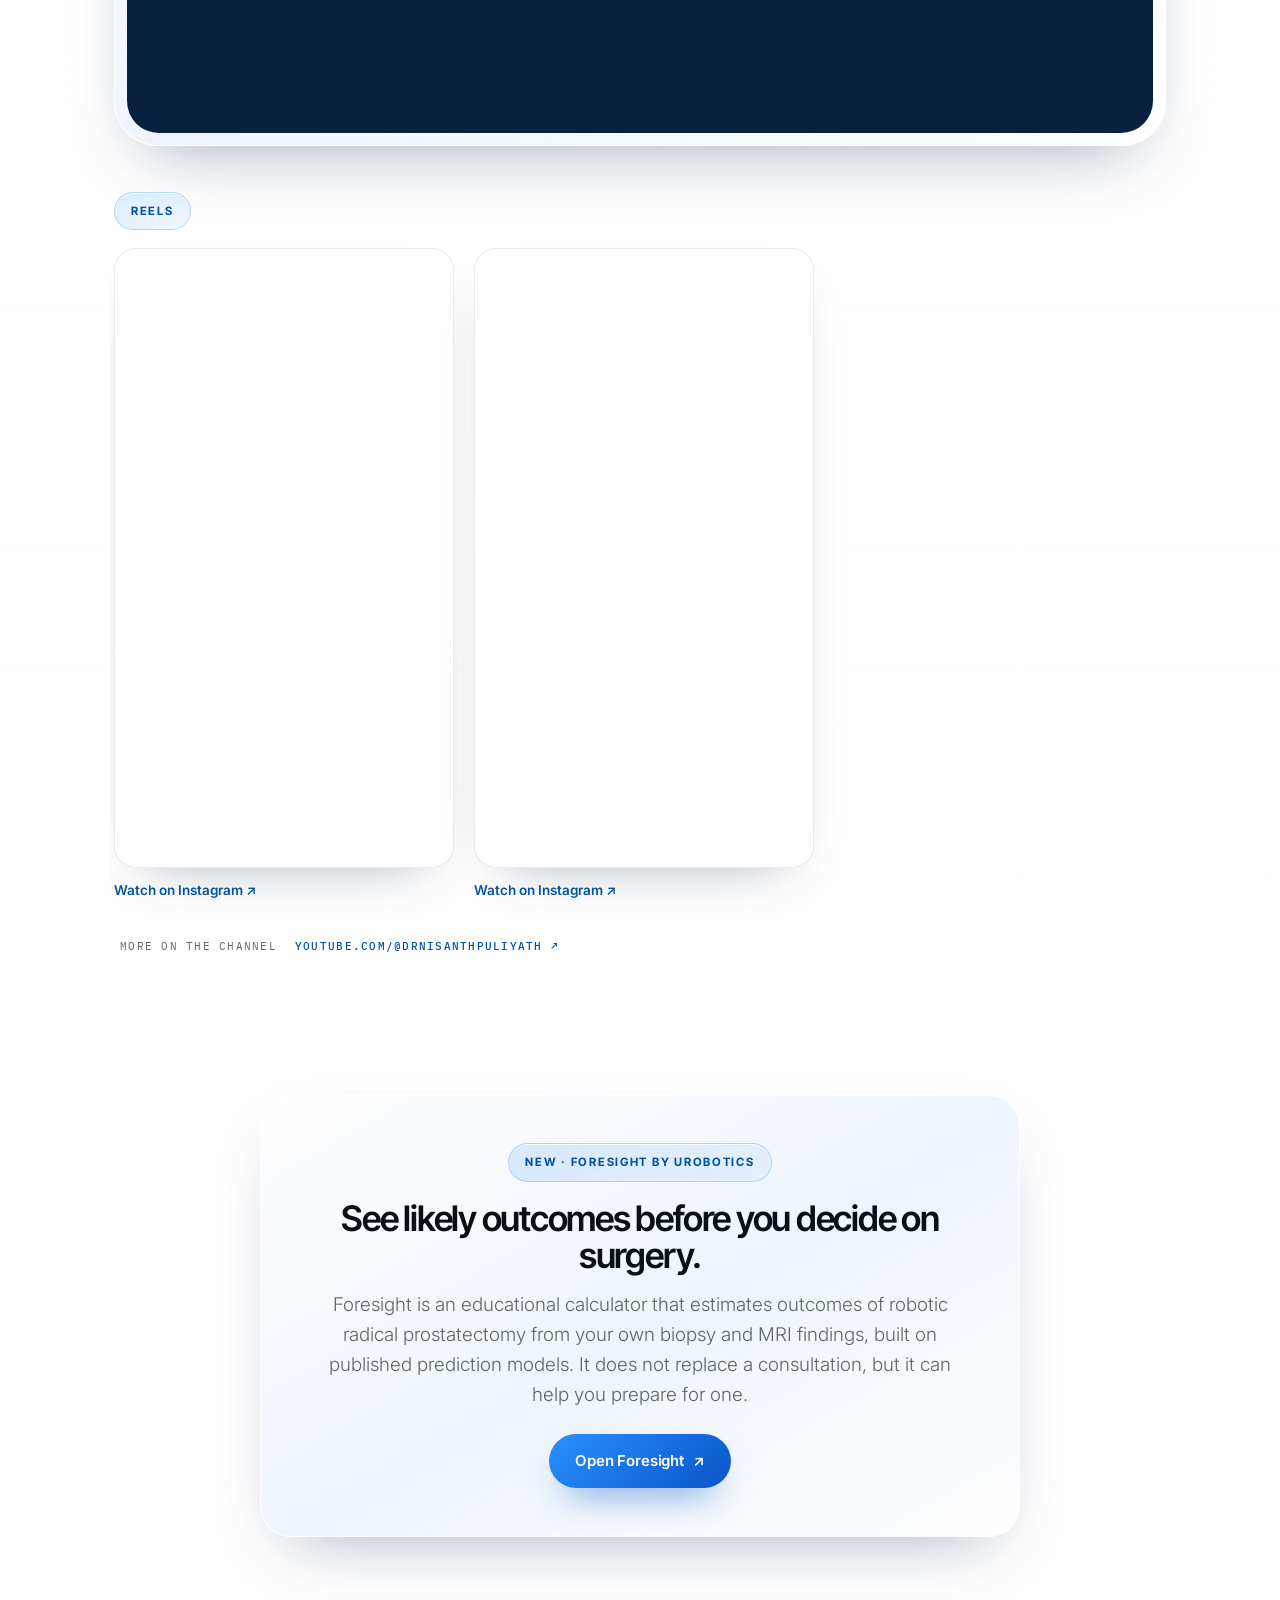
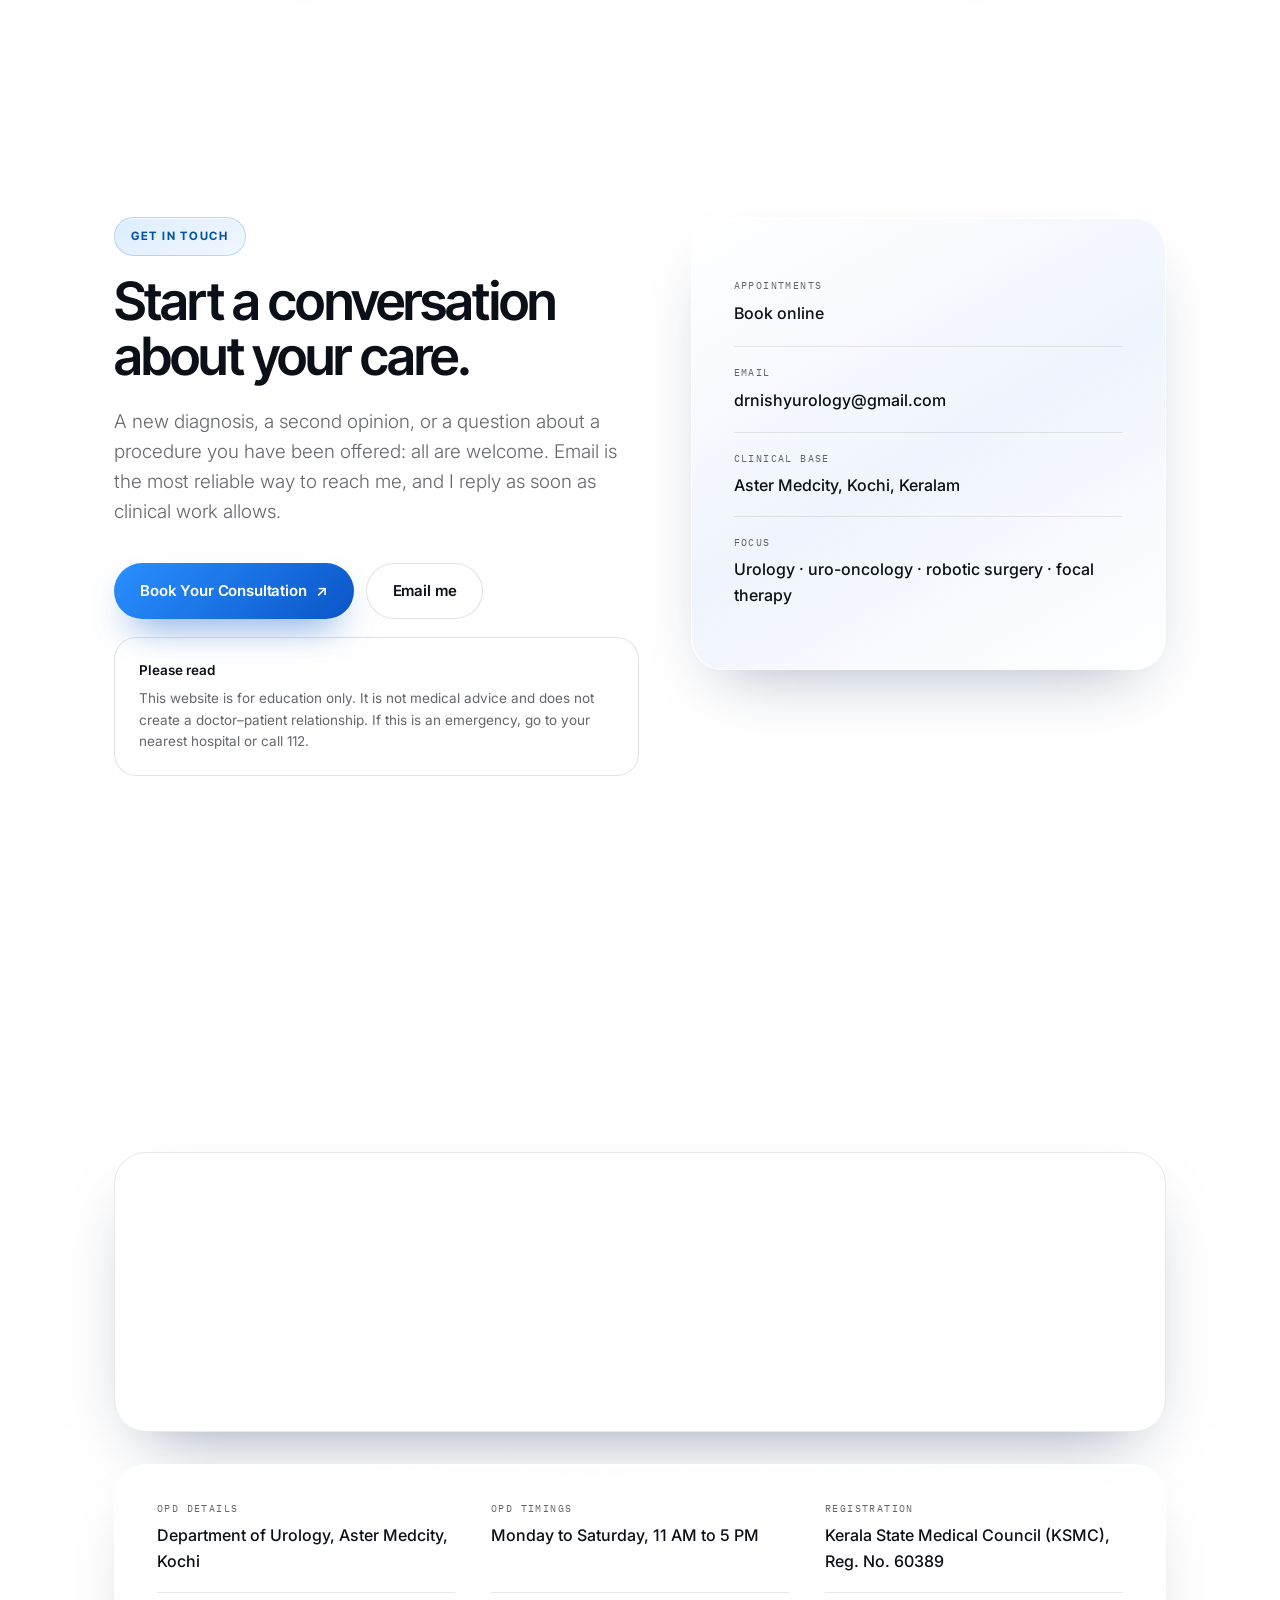
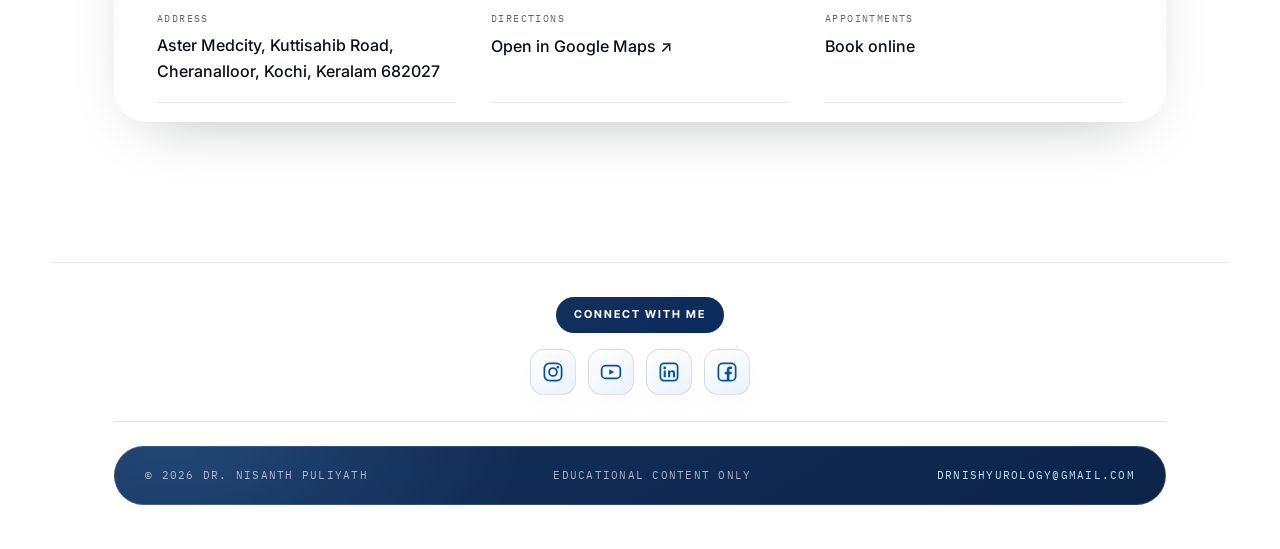
==== commit 3c9acdc5: "Point blog and OPD appointment links to the Aster booking form - All blog pages (index and four post" ====
--- a/index.html
+++ b/index.html
@@ -1998,7 +1998,7 @@
         <div class="info-row"><span>Registration</span><p>Kerala State Medical Council (KSMC), Reg. No. 60389</p></div>
         <div class="info-row"><span>Address</span><p>Aster Medcity, Kuttisahib Road, Cheranalloor, Kochi, Keralam 682027</p></div>
         <div class="info-row"><span>Directions</span><a href="https://www.google.com/maps/search/?api=1&amp;query=Aster+Medcity+Kochi" target="_blank" rel="noopener">Open in Google Maps &#8599;</a></div>
-        <div class="info-row"><span>Appointments</span><a href="https://drtop.in/dr/NisanthPuliyath" target="_blank" rel="noopener">Book online</a></div>
+        <div class="info-row"><span>Appointments</span><a href="https://www.asterhospitals.in/form/aster-book-appointment?hospital=2688&amp;doctor=18596" target="_blank" rel="noopener">Book online</a></div>
       </div>
     </div>
   </div>
